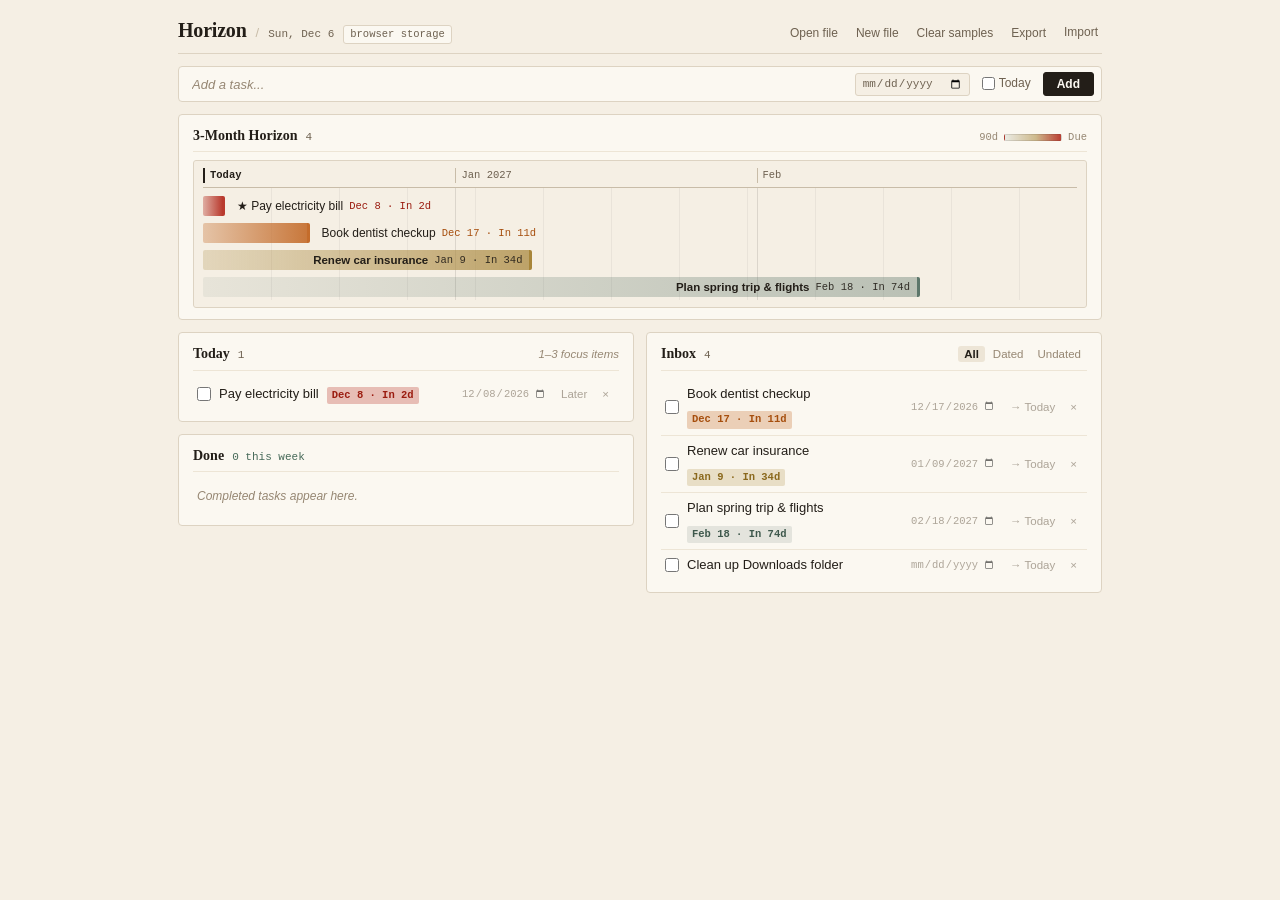
==== horizon-portable.html @ 029d49c4 "Initial Horizon 3-month task organizer" ====
<!DOCTYPE html>
<html lang="en">
<head>
  <meta charset="UTF-8" />
  <meta name="viewport" content="width=device-width, initial-scale=1.0" />
  <title>Horizon</title>
  <style>
:root {
  --bg: #f5efe4;
  --surface: #fbf8f1;
  --surface-alt: #ede5d6;
  --border: #ddd3c2;
  --border-strong: #c8bca8;
  --ink: #231e18;
  --muted: #6e6150;
  --soft: #968773;
  --danger: #b93a2e;
  --ok: #466958;
  --radius: 4px;
  --serif: Georgia, "Times New Roman", serif;
  --mono: ui-monospace, "Cascadia Mono", Consolas, "Courier New", monospace;
}

* {
  box-sizing: border-box;
}

body {
  margin: 0;
  background: var(--bg);
  color: var(--ink);
  font-family: -apple-system, BlinkMacSystemFont, "Segoe UI", Roboto, sans-serif;
  font-size: 13px;
  line-height: 1.45;
}

.hidden {
  display: none !important;
}

button,
label.text-btn {
  font-family: inherit;
  cursor: pointer;
}

.shell {
  max-width: 960px;
  margin: 0 auto;
  padding: 16px 18px 36px;
  display: flex;
  flex-direction: column;
  gap: 12px;
}

/* Top Bar */
.topbar {
  display: flex;
  align-items: baseline;
  justify-content: space-between;
  gap: 10px;
  padding-bottom: 8px;
  border-bottom: 1px solid var(--border);
}

.topbar-left {
  display: flex;
  align-items: baseline;
  gap: 9px;
  flex-wrap: wrap;
}

.topbar h1 {
  margin: 0;
  font-family: var(--serif);
  font-size: 20px;
  font-weight: 700;
  letter-spacing: -0.01em;
  color: var(--ink);
}

.sep {
  color: var(--border-strong);
}

.meta-mono {
  font-family: var(--mono);
  font-size: 11px;
  color: var(--muted);
  font-variant-numeric: tabular-nums;
}

.storage-tag {
  font-family: var(--mono);
  font-size: 10.5px;
  color: var(--muted);
  border: 1px solid var(--border);
  background: var(--surface);
  border-radius: 3px;
  padding: 1px 6px;
}

.storage-tag.is-linked {
  color: var(--ok);
  border-color: #b7cbbd;
  background: #eff5f0;
}

.topbar-right {
  display: flex;
  align-items: center;
  gap: 10px;
}

.text-btn {
  background: none;
  border: none;
  padding: 2px 4px;
  font-size: 12px;
  color: var(--muted);
}

.text-btn:hover {
  color: var(--ink);
  text-decoration: underline;
}

/* Capture Bar */
.capture-bar {
  display: flex;
  align-items: center;
  gap: 6px;
  background: var(--surface);
  border: 1px solid var(--border);
  border-radius: var(--radius);
  padding: 5px 7px;
}

.capture-input {
  flex: 1 1 200px;
  min-width: 0;
  border: none;
  background: transparent;
  padding: 4px 6px;
  font-size: 13px;
  color: var(--ink);
  outline: none;
}

.capture-input::placeholder {
  color: var(--soft);
  font-style: italic;
}

.capture-date {
  border: 1px solid var(--border);
  border-radius: 3px;
  background: var(--bg);
  color: var(--muted);
  font-family: var(--mono);
  font-size: 11px;
  padding: 3px 6px;
  outline: none;
}

.capture-date:focus {
  border-color: var(--ink);
  color: var(--ink);
}

.capture-check {
  display: inline-flex;
  align-items: center;
  gap: 4px;
  font-size: 12px;
  color: var(--muted);
  padding: 3px 6px;
  border-radius: 3px;
  user-select: none;
}

.capture-check:hover {
  background: var(--surface-alt);
  color: var(--ink);
}

.capture-check input {
  margin: 0;
  accent-color: var(--danger);
}

.btn-add {
  background: var(--ink);
  color: #fbf8f1;
  border: 1px solid var(--ink);
  border-radius: 3px;
  padding: 4px 13px;
  font-size: 12px;
  font-weight: 600;
}

.btn-add:hover {
  background: #3b3329;
}

/* Warm Paper Editorial Blocks */
.block {
  background: var(--surface);
  border: 1px solid var(--border);
  border-radius: var(--radius);
  padding: 11px 14px;
}

.block-head {
  display: flex;
  align-items: baseline;
  justify-content: space-between;
  gap: 8px;
  margin-bottom: 8px;
  padding-bottom: 5px;
  border-bottom: 1px solid var(--surface-alt);
}

.block-title {
  display: flex;
  align-items: baseline;
  gap: 8px;
}

.block-head h2 {
  margin: 0;
  font-family: var(--serif);
  font-size: 14px;
  font-weight: 700;
  color: var(--ink);
}

.ok-text {
  color: var(--ok);
}

.nudge {
  font-size: 11.5px;
  font-style: italic;
  color: var(--soft);
}

.nudge.is-heavy {
  color: var(--danger);
  font-style: normal;
  font-weight: 600;
}

/* Paper Desk 3-Month Horizon */
.legend {
  display: inline-flex;
  align-items: center;
  gap: 6px;
  font-family: var(--mono);
  font-size: 10.5px;
  color: var(--soft);
}

.legend-bar {
  width: 58px;
  height: 7px;
  border-radius: 2px;
  background: linear-gradient(
    to right,
    rgba(92, 118, 106, 0.1) 0%,
    rgba(168, 134, 58, 0.55) 55%,
    rgba(185, 58, 46, 0.98) 100%
  );
  border: 1px solid rgba(35, 30, 24, 0.12);
}

.overdue-row {
  display: flex;
  align-items: center;
  flex-wrap: wrap;
  gap: 6px;
  margin-bottom: 8px;
  padding: 5px 8px;
  background: #f9eae7;
  border: 1px solid #e4bdb6;
  border-radius: 3px;
  font-size: 11.5px;
}

.overdue-label {
  font-family: var(--mono);
  font-size: 10.5px;
  font-weight: 700;
  text-transform: uppercase;
  color: var(--danger);
}

.overdue-chip {
  background: var(--danger);
  color: #fdfaf4;
  border: none;
  border-radius: 2px;
  padding: 2px 7px;
  font-size: 11.5px;
  font-weight: 500;
}

.timeline-scroll {
  overflow-x: auto;
}

.timeline-canvas {
  position: relative;
  min-width: 680px;
  width: 100%;
  background: var(--bg);
  border: 1px solid var(--border);
  border-radius: 3px;
  padding: 7px 9px 9px;
}

.timeline-axis {
  position: relative;
  height: 20px;
  border-bottom: 1px solid var(--border-strong);
  margin-bottom: 7px;
}

.month-marker {
  position: absolute;
  top: 0;
  height: 15px;
  padding-left: 5px;
  border-left: 1px solid var(--border-strong);
  font-family: var(--mono);
  font-size: 10.5px;
  color: var(--muted);
  display: flex;
  align-items: center;
  white-space: nowrap;
}

.month-marker.is-today {
  border-left: 2px solid var(--ink);
  color: var(--ink);
  font-weight: 700;
}

.timeline-grid {
  position: absolute;
  top: 27px;
  bottom: 7px;
  left: 9px;
  right: 9px;
  pointer-events: none;
}

.grid-line {
  position: absolute;
  top: 0;
  bottom: 0;
  width: 1px;
  background: rgba(35, 30, 24, 0.05);
}

.grid-line.is-major {
  background: rgba(35, 30, 24, 0.12);
}

.timeline-lanes {
  position: relative;
  display: flex;
  flex-direction: column;
  gap: 5px;
  max-height: 224px;
  overflow-y: auto;
  padding-right: 2px;
}

.timeline-empty {
  color: var(--soft);
  font-style: italic;
  font-size: 12px;
  padding: 8px 4px;
}

.timeline-lane {
  position: relative;
  height: 22px;
  display: flex;
  align-items: center;
  flex-shrink: 0;
}

/* Watercolor wash fading left-to-right into a crisp solid right-edge deadline block */
.timeline-bar {
  position: relative;
  height: 20px;
  border-radius: 2px;
  border: none;
  border-right: 3px solid transparent;
  display: flex;
  align-items: center;
  justify-content: flex-end;
  padding: 0 7px;
  flex-shrink: 0;
  max-width: 100%;
  overflow: hidden;
  transition: filter 0.1s ease;
}

.timeline-bar:hover {
  filter: brightness(0.94);
}

.timeline-bar-label {
  font-size: 11.5px;
  font-weight: 600;
  white-space: nowrap;
  overflow: hidden;
  text-overflow: ellipsis;
  max-width: calc(100% - 76px);
}

.timeline-bar-meta {
  font-family: var(--mono);
  font-size: 10.5px;
  opacity: 0.9;
  margin-left: 6px;
  white-space: nowrap;
}

.timeline-outside-label {
  display: inline-flex;
  align-items: center;
  gap: 6px;
  margin-left: 7px;
  padding: 1px 5px;
  border: none;
  border-radius: 2px;
  background: transparent;
  color: var(--ink);
  font-size: 12px;
  white-space: nowrap;
}

.timeline-outside-label:hover {
  background: var(--surface-alt);
}

.timeline-outside-title {
  font-weight: 500;
}

.timeline-outside-meta {
  font-family: var(--mono);
  font-size: 10.5px;
}

.timeline-beyond-note {
  margin-top: 4px;
  font-family: var(--mono);
  font-size: 10.5px;
  color: var(--soft);
}

/* Original Two-Column Layout */
.columns {
  display: grid;
  grid-template-columns: 1fr 1fr;
  gap: 12px;
  align-items: start;
}

@media (max-width: 740px) {
  .columns {
    grid-template-columns: 1fr;
  }
}

.col {
  display: flex;
  flex-direction: column;
  gap: 12px;
}

.filters {
  display: inline-flex;
  gap: 2px;
}

.filter-btn {
  border: none;
  background: transparent;
  color: var(--soft);
  font-size: 11.5px;
  padding: 2px 6px;
  border-radius: 3px;
}

.filter-btn:hover {
  color: var(--ink);
}

.filter-btn.active {
  background: var(--surface-alt);
  color: var(--ink);
  font-weight: 600;
}

/* Hairline-divided Notebook Rows */
.list {
  list-style: none;
  margin: 0;
  padding: 0;
}

.task-item {
  display: flex;
  align-items: center;
  gap: 8px;
  padding: 6px 4px;
  border-top: 1px solid var(--surface-alt);
}

.task-item:first-child {
  border-top: none;
}

.task-item:hover {
  background: #f5efe4;
}

.task-item.is-done .task-title {
  text-decoration: line-through;
  color: var(--soft);
}

.task-checkbox {
  width: 14px;
  height: 14px;
  margin: 0;
  accent-color: var(--ok);
  cursor: pointer;
  flex-shrink: 0;
}

.task-body {
  flex: 1;
  min-width: 0;
  display: flex;
  align-items: baseline;
  gap: 8px;
  flex-wrap: wrap;
}

.task-title {
  font-size: 13px;
  color: var(--ink);
  word-break: break-word;
}

.due-tag {
  font-family: var(--mono);
  font-size: 10.5px;
  font-weight: 600;
  padding: 1px 5px;
  border-radius: 2px;
  white-space: nowrap;
}

.done-date {
  font-family: var(--mono);
  font-size: 10.5px;
  color: var(--soft);
}

.task-actions {
  display: flex;
  align-items: center;
  gap: 3px;
  flex-shrink: 0;
  opacity: 0.55;
  transition: opacity 0.12s ease;
}

.task-item:hover .task-actions,
.task-item:focus-within .task-actions {
  opacity: 1;
}

.inline-date-input {
  font-family: var(--mono);
  font-size: 10.5px;
  border: 1px solid transparent;
  border-radius: 2px;
  padding: 1px 4px;
  color: var(--muted);
  background: transparent;
  width: 96px;
}

.task-item:hover .inline-date-input,
.inline-date-input:focus {
  border-color: var(--border);
  background: var(--surface);
}

.row-btn {
  border: none;
  background: transparent;
  color: var(--muted);
  border-radius: 2px;
  padding: 2px 6px;
  font-size: 11.5px;
}

.row-btn:hover {
  background: var(--surface-alt);
  color: var(--ink);
}

.row-btn.del:hover {
  color: var(--danger);
  background: #f9eae7;
}

.empty {
  color: var(--soft);
  font-style: italic;
  font-size: 12px;
  padding: 8px 4px;
}

  </style>
</head>
<body>
  <div class="shell">
    <!-- Compact Top Bar -->
    <header class="topbar">
      <div class="topbar-left">
        <h1>Horizon</h1>
        <span class="sep">/</span>
        <span class="meta-mono" id="today-label"></span>
        <span class="storage-tag" id="storage-tag" title="Where tasks are saved">tasks.json</span>
      </div>
      <div class="topbar-right">
        <button type="button" class="text-btn hidden" id="link-file-btn" title="Open an existing tasks.json and auto-save changes to it">Open file</button>
        <button type="button" class="text-btn hidden" id="new-file-btn" title="Create a new tasks.json file and auto-save changes to it">New file</button>
        <button type="button" class="text-btn hidden" id="clear-samples-btn">Clear samples</button>
        <button type="button" class="text-btn" id="export-btn">Export</button>
        <label class="text-btn">
          Import
          <input type="file" id="import-input" accept="application/json,.json" hidden />
        </label>
      </div>
    </header>

    <!-- Single-line Quick Capture -->
    <form id="add-task-form" class="capture-bar" aria-label="Add task">
      <input
        type="text"
        id="task-title-input"
        class="capture-input"
        placeholder="Add a task..."
        autocomplete="off"
        required
      />
      <input type="date" id="task-date-input" class="capture-date" title="Optional deadline" />
      <label class="capture-check" title="Add to Today's Focus (anchors to Today on timeline)">
        <input type="checkbox" id="task-today-input" />
        <span>Today</span>
      </label>
      <button type="submit" class="btn-add">Add</button>
    </form>

    <!-- Compact 3-Month Horizontal Calendar Stripe -->
    <section class="block timeline-block" aria-label="3-month horizon">
      <div class="block-head">
        <div class="block-title">
          <h2>3-Month Horizon</h2>
          <span class="meta-mono" id="timeline-count">0</span>
        </div>
        <div class="legend" aria-hidden="true">
          <span>90d</span>
          <span class="legend-bar"></span>
          <span>Due</span>
        </div>
      </div>

      <div class="overdue-row hidden" id="overdue-strip"></div>

      <div class="timeline-scroll">
        <div class="timeline-canvas">
          <div class="timeline-axis" id="timeline-months"></div>
          <div class="timeline-grid" id="timeline-grid"></div>
          <div class="timeline-lanes" id="timeline-lanes"></div>
        </div>
      </div>
    </section>

    <!-- Compact Two-Column Lists -->
    <main class="columns">
      <div class="col">
        <section class="block" aria-label="Today's Focus">
          <div class="block-head">
            <div class="block-title">
              <h2>Today</h2>
              <span class="meta-mono" id="today-count">0</span>
            </div>
            <span class="nudge" id="focus-nudge">1–3 focus items</span>
          </div>
          <ul class="list" id="today-list"></ul>
          <div class="empty hidden" id="today-empty">Nothing set for today.</div>
        </section>

        <section class="block" aria-label="Completed">
          <div class="block-head">
            <div class="block-title">
              <h2>Done</h2>
              <span class="meta-mono ok-text" id="wins-week-badge">0 this week</span>
            </div>
            <button type="button" class="text-btn hidden" id="clear-done-btn">Clear</button>
          </div>
          <ul class="list" id="done-list"></ul>
          <div class="empty hidden" id="done-empty">Completed tasks appear here.</div>
        </section>
      </div>

      <div class="col">
        <section class="block" aria-label="Inbox">
          <div class="block-head">
            <div class="block-title">
              <h2>Inbox</h2>
              <span class="meta-mono" id="inbox-count">0</span>
            </div>
            <div class="filters" role="group" aria-label="Filter inbox">
              <button type="button" class="filter-btn active" data-filter="all">All</button>
              <button type="button" class="filter-btn" data-filter="dated">Dated</button>
              <button type="button" class="filter-btn" data-filter="flexible">Undated</button>
            </div>
          </div>
          <ul class="list" id="inbox-list"></ul>
          <div class="empty hidden" id="inbox-empty">Inbox clear.</div>
        </section>
      </div>
    </main>
  </div>

  <script>
/**
 * logic.js — "The Kitchen"
 * Pure functions that handle dates, the 3-month timeline position,
 * and the transparent-to-solid urgency gradient math.
 *
 * Notice there is NO button or HTML code here — just clear rules
 * (Input -> Logic -> Output) so it is easy to read and test.
 */

const HORIZON_DAYS = 90; // 3 months zoomed out

/**
 * Convert a Date object to local "YYYY-MM-DD" text (safe from timezone shifts).
 */
function toDateKey(date) {
  const y = date.getFullYear();
  const m = String(date.getMonth() + 1).padStart(2, "0");
  const d = String(date.getDate()).padStart(2, "0");
  return `${y}-${m}-${d}`;
}

/**
 * Turn "YYYY-MM-DD" into a local midnight Date.
 */
function parseDateKey(dateKey) {
  if (!dateKey || typeof dateKey !== "string") return null;
  const parts = dateKey.split("-").map(Number);
  if (parts.length !== 3 || parts.some(Number.isNaN)) return null;
  return new Date(parts[0], parts[1] - 1, parts[2]);
}

/**
 * Whole calendar days between today and dueDateKey.
 * Negative = overdue, 0 = due today, positive = days left.
 */
function daysUntil(dueDateKey, today = new Date()) {
  const due = parseDateKey(dueDateKey);
  if (!due) return null;
  const startOfToday = new Date(today.getFullYear(), today.getMonth(), today.getDate());
  const msPerDay = 24 * 60 * 60 * 1000;
  return Math.round((due - startOfToday) / msPerDay);
}

/**
 * Human-friendly label like "Today", "Tomorrow", "In 12d", or "2d overdue".
 */
function formatDaysLabel(days) {
  if (days === null || days === undefined) return "";
  if (days < 0) return `${Math.abs(days)}d overdue`;
  if (days === 0) return "Today";
  if (days === 1) return "Tomorrow";
  return `In ${days}d`;
}

/**
 * Short readable date like "Dec 12".
 */
function formatShortDate(dateKey) {
  const d = parseDateKey(dateKey);
  if (!d) return "";
  return d.toLocaleDateString("en-US", { month: "short", day: "numeric" });
}

/**
 * Calculate the visual gradient style for a task based on how many days are left.
 *
 * How it works:
 * - "closeness" goes smoothly from 0 (90+ days away) to 1 (due today or overdue).
 * - Far-away tasks start almost transparent and peak softly.
 * - Close tasks ramp into a rich, full solid color block so they naturally stand out.
 */
function getGradientStyle(daysLeft) {
  // Clamp daysLeft between 0 and HORIZON_DAYS for smooth scaling
  const clamped = Math.max(0, Math.min(HORIZON_DAYS, daysLeft));
  const closeness = 1 - clamped / HORIZON_DAYS; // 0 = far away, 1 = due right now

  // Paper Desk watercolor palette:
  // Far (calm sage) -> Mid (warm ochre) -> Approaching (burnt sienna) -> Imminent (terracotta crimson)
  let rgb;
  if (daysLeft < 0) {
    rgb = [168, 38, 32]; // Overdue deep brick
  } else if (daysLeft <= 3) {
    rgb = [185, 58, 46]; // Imminent terracotta red
  } else if (daysLeft <= 14) {
    rgb = [196, 108, 43]; // Approaching burnt sienna
  } else if (daysLeft <= 35) {
    rgb = [168, 134, 58]; // Mid-term warm ochre
  } else {
    rgb = [92, 118, 106]; // Long-term calm sage
  }

  const [r, g, b] = rgb;

  // Left edge of the bar: near-transparent watercolor wash; right edge: solid color cap
  const startAlpha = Number((0.03 + closeness * 0.34).toFixed(2));
  const endAlpha = Number((0.26 + closeness * 0.74).toFixed(2));

  // Keep dark ink on pale/mid washes; white text only on vivid close-deadline solid blocks
  const useLightText = daysLeft <= 14;

  return {
    closeness: Number(closeness.toFixed(3)),
    startAlpha,
    endAlpha,
    background: `linear-gradient(to right, rgba(${r}, ${g}, ${b}, ${startAlpha}) 0%, rgba(${r}, ${g}, ${b}, ${endAlpha}) 100%)`,
    borderColor: `rgb(${r}, ${g}, ${b})`,
    textColor: useLightText ? "#fdfaf4" : "#231e18",
    badgeBg: `rgba(${r}, ${g}, ${b}, ${Number((0.11 + closeness * 0.2).toFixed(2))})`,
    badgeColor: `rgb(${Math.max(0, r - 30)}, ${Math.max(0, g - 30)}, ${Math.max(0, b - 30)})`,
  };
}

/**
 * True calendar width percentage (2.5..100) for a task bar stretching from Today
 * to its exact deadline on the 90-day horizon.
 */
function getTimelineWidthPercent(daysLeft) {
  if (daysLeft <= 0) return 2.5; // Crisp solid block right on Today
  const clamped = Math.min(HORIZON_DAYS, daysLeft);
  const rawPercent = (clamped / HORIZON_DAYS) * 100;
  return Math.max(2.5, Number(rawPercent.toFixed(2)));
}

/**
 * Build the month markers along the 90-day strip (Today + each upcoming month's 1st).
 */
function getMonthMarkers(today = new Date()) {
  const start = new Date(today.getFullYear(), today.getMonth(), today.getDate());
  const markers = [
    {
      label: "Today",
      percent: 0,
      isToday: true,
    },
  ];

  for (let offset = 1; offset <= HORIZON_DAYS; offset++) {
    const d = new Date(start.getFullYear(), start.getMonth(), start.getDate() + offset);
    if (d.getDate() === 1) {
      const percent = Number(((offset / HORIZON_DAYS) * 100).toFixed(2));
      // Keep clean breathing room from the Today label
      if (percent >= 8 && percent <= 94) {
        markers.push({
          label: d.toLocaleDateString("en-US", { month: "short", year: d.getMonth() === 0 ? "numeric" : undefined }),
          percent,
          isToday: false,
        });
      }
    }
  }
  return markers;
}

/**
 * Count how many tasks were completed within the last 7 days.
 */
function countCompletedThisWeek(tasks, today = new Date()) {
  const startOfToday = new Date(today.getFullYear(), today.getMonth(), today.getDate());
  const sevenDaysAgo = new Date(startOfToday.getTime() - 6 * 24 * 60 * 60 * 1000);
  return tasks.filter((t) => {
    if (t.status !== "done" || !t.completedAt) return false;
    const doneDate = parseDateKey(t.completedAt);
    return doneDate && doneDate >= sevenDaysAgo;
  }).length;
}

/**
 * Sort active tasks: soonest deadline first, then tasks without deadlines (newest first).
 */
function sortTasksByUrgency(tasks, today = new Date()) {
  return [...tasks].sort((a, b) => {
    const da = a.dueDate ? daysUntil(a.dueDate, today) : Infinity;
    const db = b.dueDate ? daysUntil(b.dueDate, today) : Infinity;
    if (da !== db) return da - db;
    return (b.createdAt || 0) - (a.createdAt || 0);
  });
}

// Export for Node.js tests if running in a test environment, while staying simple in the browser.
if (typeof module !== "undefined" && module.exports) {
  module.exports = {
    HORIZON_DAYS,
    toDateKey,
    parseDateKey,
    daysUntil,
    formatDaysLabel,
    formatShortDate,
    getGradientStyle,
    getTimelineWidthPercent,
    getMonthMarkers,
    countCompletedThisWeek,
    sortTasksByUrgency,
  };
}

  </script>
  <script>
/**
 * app.js — "The Front Counter"
 * Works in three storage modes automatically:
 * 1. Python local server (http://): saves directly to tasks.json via /api/tasks.
 * 2. Browser Direct File Access (Edge/Chrome, no Python): click "Open file" or "New file"
 *    to auto-save straight to a real tasks.json file on your PC or OneDrive.
 * 3. Browser localStorage fallback: always keeps a backup copy even with zero setup.
 */

const STORAGE_KEY = "horizon_tasks_v1";
const SAMPLE_FLAG_KEY = "horizon_samples_dismissed_v1";

let tasks = [];
let inboxFilter = "all"; // "all" | "dated" | "flexible"
let useServerApi =
  window.location.hostname === "127.0.0.1" ||
  window.location.hostname === "localhost";
let linkedFileHandle = null; // FileSystemFileHandle when linked in Edge/Chrome without Python

// --- Sample Tasks (for first-time offline / portable launch) ---

function addDaysKey(daysFromToday) {
  const d = new Date();
  d.setDate(d.getDate() + daysFromToday);
  return toDateKey(d);
}

function createSampleTasks() {
  const now = Date.now();
  return [
    {
      id: "sample-1",
      title: "Pay electricity bill",
      dueDate: addDaysKey(2),
      status: "today",
      createdAt: now - 4000,
      completedAt: null,
      isSample: true,
    },
    {
      id: "sample-2",
      title: "Book dentist checkup",
      dueDate: addDaysKey(11),
      status: "inbox",
      createdAt: now - 3000,
      completedAt: null,
      isSample: true,
    },
    {
      id: "sample-3",
      title: "Renew car insurance",
      dueDate: addDaysKey(34),
      status: "inbox",
      createdAt: now - 2000,
      completedAt: null,
      isSample: true,
    },
    {
      id: "sample-4",
      title: "Plan spring trip & flights",
      dueDate: addDaysKey(74),
      status: "inbox",
      createdAt: now - 1000,
      completedAt: null,
      isSample: true,
    },
    {
      id: "sample-5",
      title: "Clean up Downloads folder",
      dueDate: "",
      status: "inbox",
      createdAt: now - 500,
      completedAt: null,
      isSample: true,
    },
  ];
}

// --- API / Direct File / Browser Storage Layer ---

function supportsDirectFileAccess() {
  return (
    typeof window.showOpenFilePicker === "function" &&
    typeof window.showSaveFilePicker === "function"
  );
}

function updateStorageIndicator() {
  const tag = document.getElementById("storage-tag");
  const openBtn = document.getElementById("link-file-btn");
  const newBtn = document.getElementById("new-file-btn");

  if (useServerApi) {
    tag.textContent = "tasks.json (Python)";
    tag.classList.add("is-linked");
    openBtn.classList.add("hidden");
    newBtn.classList.add("hidden");
    return;
  }

  // Offline / portable mode (no Python required)
  const canLink = supportsDirectFileAccess();
  openBtn.classList.toggle("hidden", !canLink);
  newBtn.classList.toggle("hidden", !canLink);

  if (linkedFileHandle) {
    tag.textContent = `${linkedFileHandle.name} (auto-saving)`;
    tag.title = "Every change automatically saves directly to this file on your PC.";
    tag.classList.add("is-linked");
  } else {
    tag.textContent = "browser storage";
    tag.title = canLink
      ? "Click Open file or New file to auto-save directly to a real tasks.json file."
      : "Saved in browser storage. Use Export / Import to move tasks.json.";
    tag.classList.remove("is-linked");
  }
}

async function apiRequest(url, options = {}) {
  const res = await fetch(url, {
    headers: { "Content-Type": "application/json" },
    ...options,
  });
  if (!res.ok) {
    throw new Error(`HTTP ${res.status}`);
  }
  return res.json();
}

async function writeLinkedFile() {
  if (!linkedFileHandle) return;
  try {
    const writable = await linkedFileHandle.createWritable();
    await writable.write(JSON.stringify(tasks, null, 2) + "\n");
    await writable.close();
  } catch (err) {
    console.warn("Could not write linked tasks.json file:", err);
  }
}

async function persistOffline() {
  try {
    localStorage.setItem(STORAGE_KEY, JSON.stringify(tasks));
  } catch (err) {
    console.warn("Could not save to localStorage:", err);
  }
  await writeLinkedFile();
}

async function linkExistingFile() {
  if (!supportsDirectFileAccess()) return;
  try {
    const [handle] = await window.showOpenFilePicker({
      types: [{ description: "JSON Tasks File", accept: { "application/json": [".json"] } }],
      multiple: false,
    });
    const file = await handle.getFile();
    const text = await file.text();
    const parsed = text.trim() ? JSON.parse(text) : [];
    if (!Array.isArray(parsed)) {
      alert("That file doesn't look like a Horizon tasks.json list.");
      return;
    }
    linkedFileHandle = handle;
    tasks = parsed;
    localStorage.setItem(SAMPLE_FLAG_KEY, "1");
    await persistOffline();
    updateStorageIndicator();
    renderAll();
  } catch (err) {
    if (err && err.name !== "AbortError") {
      alert("Direct file linking isn't allowed here — use Export / Import instead. Your tasks are still saved in the browser.");
    }
  }
}

async function createLinkedFile() {
  if (!supportsDirectFileAccess()) return;
  try {
    const handle = await window.showSaveFilePicker({
      suggestedName: "tasks.json",
      types: [{ description: "JSON Tasks File", accept: { "application/json": [".json"] } }],
    });
    linkedFileHandle = handle;
    await persistOffline();
    updateStorageIndicator();
  } catch (err) {
    if (err && err.name !== "AbortError") {
      alert("Direct file linking isn't allowed here — use Export / Import instead. Your tasks are still saved in the browser.");
    }
  }
}

async function loadInitialTasks() {
  if (useServerApi) {
    try {
      const data = await apiRequest("/api/tasks");
      tasks = Array.isArray(data.tasks) ? data.tasks : [];
      document.getElementById("storage-tag").title = data.dataFile || "Saved directly to tasks.json";
      updateStorageIndicator();
      return;
    } catch (err) {
      console.warn("Python API unavailable, falling back to browser storage:", err);
      useServerApi = false;
    }
  }

  try {
    const raw = localStorage.getItem(STORAGE_KEY);
    if (raw) {
      const parsed = JSON.parse(raw);
      if (Array.isArray(parsed)) {
        tasks = parsed;
        updateStorageIndicator();
        return;
      }
    }
  } catch {
    // ignore storage errors
  }

  // First-time launch without Python: show sample tasks until cleared
  if (!localStorage.getItem(SAMPLE_FLAG_KEY)) {
    tasks = createSampleTasks();
    await persistOffline();
  } else {
    tasks = [];
  }
  updateStorageIndicator();
}

// --- Task Actions ---

async function addTask(title, dueDate, putInToday) {
  const cleanTitle = title.trim();
  if (!cleanTitle) return;

  // If marked for Today with no explicit date, anchor to Today so it appears on the timeline
  const resolvedDate = putInToday && !dueDate ? toDateKey(new Date()) : (dueDate || "");

  if (useServerApi) {
    const data = await apiRequest("/api/tasks", {
      method: "POST",
      body: JSON.stringify({ title: cleanTitle, dueDate: resolvedDate, today: putInToday }),
    });
    tasks = data.tasks;
  } else {
    tasks.unshift({
      id: `t-${Date.now()}-${Math.random().toString(36).slice(2, 6)}`,
      title: cleanTitle,
      dueDate: resolvedDate,
      status: putInToday ? "today" : "inbox",
      createdAt: Date.now(),
      completedAt: null,
    });
    await persistOffline();
  }
  renderAll();
}

async function updateTask(taskId, patch) {
  if (useServerApi) {
    const data = await apiRequest(`/api/tasks/${encodeURIComponent(taskId)}`, {
      method: "PATCH",
      body: JSON.stringify(patch),
    });
    tasks = data.tasks;
  } else {
    const t = tasks.find((item) => item.id === taskId);
    if (!t) return;
    if (patch.dueDate !== undefined) t.dueDate = patch.dueDate;
    if (patch.status !== undefined) {
      t.status = patch.status;
      t.completedAt = patch.status === "done" ? toDateKey(new Date()) : null;
      if (patch.status === "today" && !t.dueDate) {
        t.dueDate = toDateKey(new Date());
      }
    }
    await persistOffline();
  }
  renderAll();
}

async function toggleDone(taskId) {
  const task = tasks.find((t) => t.id === taskId);
  if (!task) return;
  const nextStatus = task.status === "done" ? "today" : "done";
  await updateTask(taskId, { status: nextStatus });
}

async function deleteTask(taskId) {
  if (useServerApi) {
    const data = await apiRequest(`/api/tasks/${encodeURIComponent(taskId)}`, {
      method: "DELETE",
    });
    tasks = data.tasks;
  } else {
    tasks = tasks.filter((t) => t.id !== taskId);
    await persistOffline();
  }
  renderAll();
}

async function clearCompleted() {
  if (useServerApi) {
    const data = await apiRequest("/api/tasks/clear-done", { method: "POST", body: "{}" });
    tasks = data.tasks;
  } else {
    tasks = tasks.filter((t) => t.status !== "done");
    await persistOffline();
  }
  renderAll();
}

async function clearSamples() {
  if (useServerApi) {
    const data = await apiRequest("/api/tasks/clear-samples", { method: "POST", body: "{}" });
    tasks = data.tasks;
  } else {
    tasks = tasks.filter((t) => !t.isSample);
    localStorage.setItem(SAMPLE_FLAG_KEY, "1");
    await persistOffline();
  }
  renderAll();
}

// --- Rendering ---

function renderHeader() {
  document.getElementById("today-label").textContent = new Date().toLocaleDateString("en-US", {
    weekday: "short",
    month: "short",
    day: "numeric",
  });
  const hasSamples = tasks.some((t) => t.isSample);
  document.getElementById("clear-samples-btn").classList.toggle("hidden", !hasSamples);
}

function renderTimeline() {
  const monthsEl = document.getElementById("timeline-months");
  const gridEl = document.getElementById("timeline-grid");
  const lanesEl = document.getElementById("timeline-lanes");
  const overdueEl = document.getElementById("overdue-strip");

  monthsEl.innerHTML = "";
  gridEl.innerHTML = "";
  lanesEl.innerHTML = "";
  overdueEl.innerHTML = "";

  // Month axis markers
  const markers = getMonthMarkers();
  markers.forEach((m) => {
    const el = document.createElement("div");
    el.className = `month-marker${m.isToday ? " is-today" : ""}`;
    el.style.left = `${m.percent}%`;
    el.textContent = m.label;
    monthsEl.appendChild(el);

    if (!m.isToday) {
      const line = document.createElement("div");
      line.className = "grid-line is-major";
      line.style.left = `${m.percent}%`;
      gridEl.appendChild(line);
    }
  });

  // Subtle weekly ticks
  for (let d = 7; d < HORIZON_DAYS; d += 7) {
    const tick = document.createElement("div");
    tick.className = "grid-line";
    tick.style.left = `${(d / HORIZON_DAYS) * 100}%`;
    gridEl.appendChild(tick);
  }

  // Include ALL active tasks with a deadline OR currently in Today's Focus
  const todayStr = toDateKey(new Date());
  const timelineTasks = sortTasksByUrgency(
    tasks.filter((t) => t.status !== "done" && (t.dueDate || t.status === "today"))
  );

  const overdueTasks = [];
  const upcomingTasks = [];
  const beyondHorizon = [];

  timelineTasks.forEach((t) => {
    const effectiveDate = t.dueDate || todayStr;
    const days = daysUntil(effectiveDate);
    if (days < 0) overdueTasks.push({ task: t, days, effectiveDate });
    else if (days <= HORIZON_DAYS) upcomingTasks.push({ task: t, days, effectiveDate });
    else beyondHorizon.push({ task: t, days, effectiveDate });
  });

  document.getElementById("timeline-count").textContent = String(timelineTasks.length);

  // Overdue strip
  if (overdueTasks.length > 0) {
    overdueEl.classList.remove("hidden");
    const label = document.createElement("span");
    label.className = "overdue-label";
    label.textContent = "Overdue";
    overdueEl.appendChild(label);

    overdueTasks.forEach(({ task, days }) => {
      const chip = document.createElement("button");
      chip.type = "button";
      chip.className = "overdue-chip";
      chip.textContent = `${task.title} (${formatDaysLabel(days)})`;
      chip.title = "Click to move to Today";
      chip.addEventListener("click", () => updateTask(task.id, { status: "today" }));
      overdueEl.appendChild(chip);
    });
  } else {
    overdueEl.classList.add("hidden");
  }

  if (upcomingTasks.length === 0 && beyondHorizon.length === 0) {
    const empty = document.createElement("div");
    empty.className = "timeline-empty";
    empty.textContent = "No dated or Today tasks yet.";
    lanesEl.appendChild(empty);
    return;
  }

  upcomingTasks.forEach(({ task, days, effectiveDate }) => {
    const lane = document.createElement("div");
    lane.className = "timeline-lane";

    const style = getGradientStyle(days);
    const widthPct = getTimelineWidthPercent(days);
    const labelOutside = widthPct < 34;

    const bar = document.createElement("button");
    bar.type = "button";
    bar.className = "timeline-bar";
    bar.style.width = `${widthPct}%`;
    bar.style.background = style.background;
    bar.style.borderRightColor = style.borderColor;
    bar.style.color = style.textColor;
    bar.title = `${task.title} — ${formatShortDate(effectiveDate)} (${formatDaysLabel(days)}). Click to pull into Today.`;
    bar.addEventListener("click", () => updateTask(task.id, { status: "today" }));

    const titleText = task.status === "today" ? `★ ${task.title}` : task.title;
    const metaText = `${formatShortDate(effectiveDate)} · ${formatDaysLabel(days)}`;

    if (labelOutside) {
      const outside = document.createElement("button");
      outside.type = "button";
      outside.className = "timeline-outside-label";
      outside.title = bar.title;
      outside.addEventListener("click", () => updateTask(task.id, { status: "today" }));

      const titleSpan = document.createElement("span");
      titleSpan.className = "timeline-outside-title";
      titleSpan.textContent = titleText;

      const metaSpan = document.createElement("span");
      metaSpan.className = "timeline-outside-meta";
      metaSpan.style.color = style.badgeColor;
      metaSpan.textContent = metaText;

      outside.appendChild(titleSpan);
      outside.appendChild(metaSpan);
      lane.appendChild(bar);
      lane.appendChild(outside);
    } else {
      const titleSpan = document.createElement("span");
      titleSpan.className = "timeline-bar-label";
      titleSpan.textContent = titleText;

      const metaSpan = document.createElement("span");
      metaSpan.className = "timeline-bar-meta";
      metaSpan.textContent = metaText;

      bar.appendChild(titleSpan);
      bar.appendChild(metaSpan);
      lane.appendChild(bar);
    }

    lanesEl.appendChild(lane);
  });

  if (beyondHorizon.length > 0) {
    const note = document.createElement("div");
    note.className = "timeline-beyond-note";
    note.textContent =
      `Beyond 90d: ` +
      beyondHorizon
        .map(({ task, days, effectiveDate }) => `${task.title} (${formatShortDate(effectiveDate)}, ${days}d)`)
        .join(" · ");
    lanesEl.appendChild(note);
  }
}

function buildTaskRow(task, context) {
  const li = document.createElement("li");
  li.className = `task-item${task.status === "done" ? " is-done" : ""}`;

  const checkbox = document.createElement("input");
  checkbox.type = "checkbox";
  checkbox.className = "task-checkbox";
  checkbox.checked = task.status === "done";
  checkbox.setAttribute("aria-label", `Mark "${task.title}" as done`);
  checkbox.addEventListener("change", () => toggleDone(task.id));

  const body = document.createElement("div");
  body.className = "task-body";

  const titleEl = document.createElement("span");
  titleEl.className = "task-title";
  titleEl.textContent = task.title;
  body.appendChild(titleEl);

  if (task.status === "done" && task.completedAt) {
    const doneSpan = document.createElement("span");
    doneSpan.className = "done-date";
    doneSpan.textContent = formatShortDate(task.completedAt);
    body.appendChild(doneSpan);
  } else if (task.dueDate) {
    const days = daysUntil(task.dueDate);
    const style = getGradientStyle(days);
    const tag = document.createElement("span");
    tag.className = "due-tag";
    tag.style.background = style.badgeBg;
    tag.style.color = style.badgeColor;
    tag.textContent = `${formatShortDate(task.dueDate)} · ${formatDaysLabel(days)}`;
    body.appendChild(tag);
  }

  const actions = document.createElement("div");
  actions.className = "task-actions";

  if (task.status !== "done") {
    const dateInput = document.createElement("input");
    dateInput.type = "date";
    dateInput.className = "inline-date-input";
    dateInput.value = task.dueDate || "";
    dateInput.title = "Change deadline";
    dateInput.addEventListener("change", (e) => updateTask(task.id, { dueDate: e.target.value }));
    actions.appendChild(dateInput);

    const moveBtn = document.createElement("button");
    moveBtn.type = "button";
    moveBtn.className = "row-btn";
    moveBtn.textContent = context === "inbox" ? "→ Today" : "Later";
    moveBtn.addEventListener("click", () =>
      updateTask(task.id, { status: context === "inbox" ? "today" : "inbox" })
    );
    actions.appendChild(moveBtn);
  }

  const delBtn = document.createElement("button");
  delBtn.type = "button";
  delBtn.className = "row-btn del";
  delBtn.textContent = "×";
  delBtn.setAttribute("aria-label", `Delete "${task.title}"`);
  delBtn.addEventListener("click", () => deleteTask(task.id));
  actions.appendChild(delBtn);

  li.appendChild(checkbox);
  li.appendChild(body);
  li.appendChild(actions);
  return li;
}

function renderLists() {
  const todayTasks = sortTasksByUrgency(tasks.filter((t) => t.status === "today"));
  const allInboxTasks = sortTasksByUrgency(tasks.filter((t) => t.status === "inbox"));
  const doneTasks = tasks
    .filter((t) => t.status === "done")
    .sort((a, b) => (b.completedAt || "").localeCompare(a.completedAt || ""));

  const visibleInbox = allInboxTasks.filter((t) => {
    if (inboxFilter === "dated") return Boolean(t.dueDate);
    if (inboxFilter === "flexible") return !t.dueDate;
    return true;
  });

  // Today
  const todayListEl = document.getElementById("today-list");
  todayListEl.innerHTML = "";
  todayTasks.forEach((t) => todayListEl.appendChild(buildTaskRow(t, "today")));
  document.getElementById("today-count").textContent = String(todayTasks.length);
  document.getElementById("today-empty").classList.toggle("hidden", todayTasks.length > 0);

  const nudge = document.getElementById("focus-nudge");
  if (todayTasks.length > 3) {
    nudge.textContent = `${todayTasks.length} in focus — trim to 3?`;
    nudge.classList.add("is-heavy");
  } else {
    nudge.textContent = "1–3 focus items";
    nudge.classList.remove("is-heavy");
  }

  // Inbox
  const inboxListEl = document.getElementById("inbox-list");
  inboxListEl.innerHTML = "";
  visibleInbox.forEach((t) => inboxListEl.appendChild(buildTaskRow(t, "inbox")));
  document.getElementById("inbox-count").textContent = String(allInboxTasks.length);
  document.getElementById("inbox-empty").classList.toggle("hidden", visibleInbox.length > 0);

  // Done
  const doneListEl = document.getElementById("done-list");
  doneListEl.innerHTML = "";
  doneTasks.slice(0, 12).forEach((t) => doneListEl.appendChild(buildTaskRow(t, "done")));
  const weeklyWins = countCompletedThisWeek(tasks);
  document.getElementById("wins-week-badge").textContent = `${weeklyWins} this week`;
  document.getElementById("done-empty").classList.toggle("hidden", doneTasks.length > 0);
  document.getElementById("clear-done-btn").classList.toggle("hidden", doneTasks.length === 0);
}

function renderAll() {
  renderHeader();
  renderTimeline();
  renderLists();
}

// --- Export / Import ---

function exportJson() {
  const blob = new Blob([JSON.stringify(tasks, null, 2)], { type: "application/json" });
  const url = URL.createObjectURL(blob);
  const a = document.createElement("a");
  a.href = url;
  a.download = `horizon-tasks-${toDateKey(new Date())}.json`;
  a.click();
  URL.revokeObjectURL(url);
}

function importJson(file) {
  if (!file) return;
  const reader = new FileReader();
  reader.onload = async () => {
    try {
      const parsed = JSON.parse(String(reader.result));
      if (!Array.isArray(parsed)) throw new Error("Expected a JSON list");
      if (useServerApi) {
        const data = await apiRequest("/api/tasks/import", {
          method: "POST",
          body: JSON.stringify({ tasks: parsed }),
        });
        tasks = data.tasks;
      } else {
        tasks = parsed;
        localStorage.setItem(SAMPLE_FLAG_KEY, "1");
        await persistOffline();
      }
      renderAll();
    } catch {
      alert("That file doesn't look like a valid tasks.json list.");
    }
  };
  reader.readAsText(file);
}

// --- Init ---

async function init() {
  await loadInitialTasks();
  renderAll();

  const form = document.getElementById("add-task-form");
  const titleInput = document.getElementById("task-title-input");
  const dateInput = document.getElementById("task-date-input");
  const todayInput = document.getElementById("task-today-input");

  form.addEventListener("submit", async (e) => {
    e.preventDefault();
    await addTask(titleInput.value, dateInput.value, todayInput.checked);
    titleInput.value = "";
    dateInput.value = "";
    todayInput.checked = false;
    titleInput.focus();
  });

  document.getElementById("link-file-btn").addEventListener("click", linkExistingFile);
  document.getElementById("new-file-btn").addEventListener("click", createLinkedFile);
  document.getElementById("clear-samples-btn").addEventListener("click", clearSamples);
  document.getElementById("clear-done-btn").addEventListener("click", clearCompleted);
  document.getElementById("export-btn").addEventListener("click", exportJson);
  document.getElementById("import-input").addEventListener("change", (e) => {
    importJson(e.target.files[0]);
    e.target.value = "";
  });

  document.querySelectorAll(".filter-btn").forEach((btn) => {
    btn.addEventListener("click", () => {
      inboxFilter = btn.dataset.filter;
      document.querySelectorAll(".filter-btn").forEach((b) => b.classList.remove("active"));
      btn.classList.add("active");
      renderLists();
    });
  });
}

document.addEventListener("DOMContentLoaded", init);

  </script>
</body>
</html>
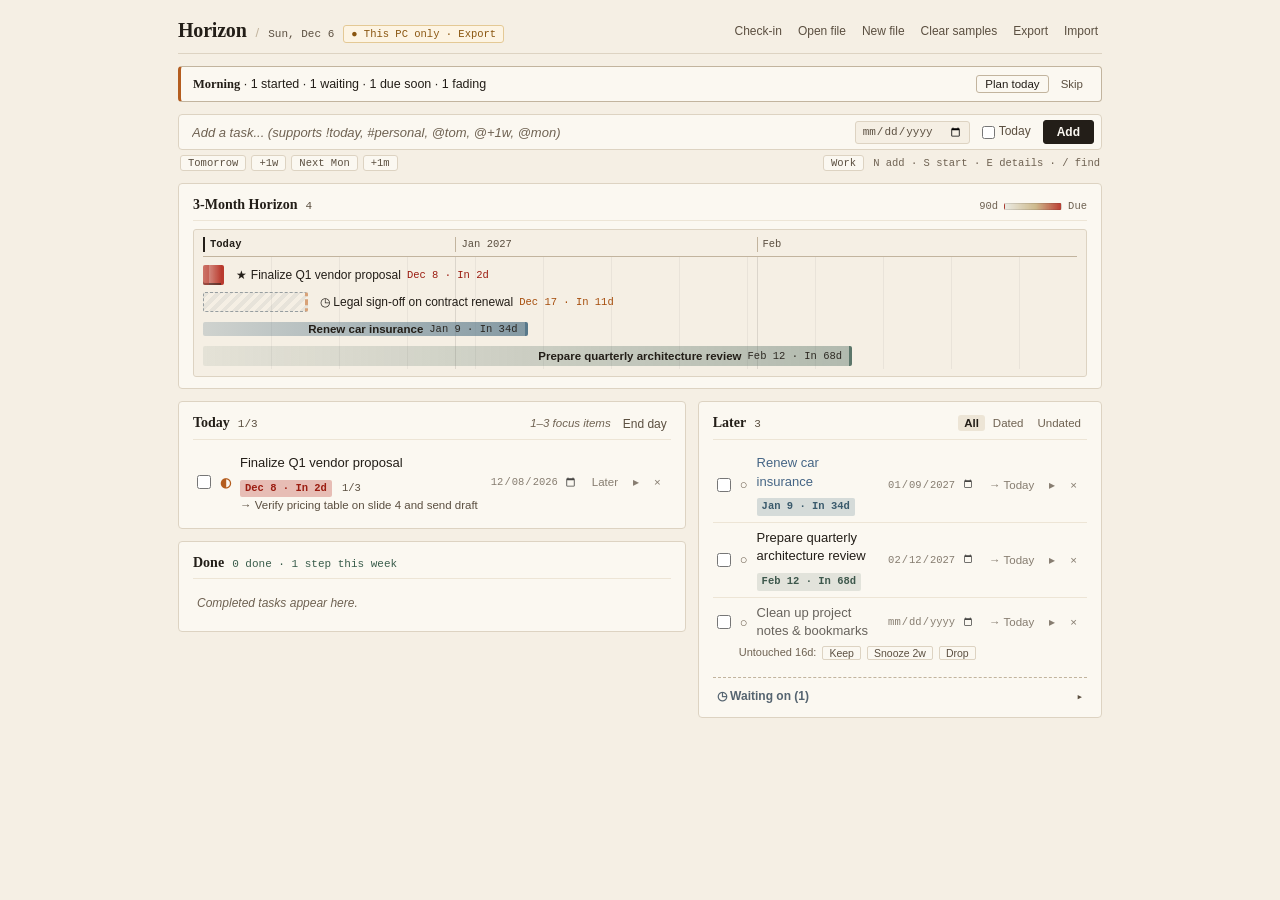
==== commit 66ae2ae9: "Horizon v2: sync safety, started/waiting stages, check-in, fading ink, steps & notes" ====
--- a/horizon-portable.html
+++ b/horizon-portable.html
@@ -10,12 +10,19 @@
   --surface: #fbf8f1;
   --surface-alt: #ede5d6;
   --border: #ddd3c2;
-  --border-strong: #c8bca8;
+  --border-strong: #c2b49e;
   --ink: #231e18;
-  --muted: #6e6150;
-  --soft: #968773;
-  --danger: #b93a2e;
-  --ok: #466958;
+  --muted: #5b4f40;
+  --soft: #6f6252;
+  --danger: #b03227;
+  --danger-bg: #f9eae7;
+  --amber: #8a5610;
+  --amber-bg: #fdf4e3;
+  --ok: #395c4b;
+  --ok-bg: #edf5ef;
+  --started: #b45d1f;
+  --waiting: #556470;
+  --personal: #456585;
   --radius: 4px;
   --serif: Georgia, "Times New Roman", serif;
   --mono: ui-monospace, "Cascadia Mono", Consolas, "Courier New", monospace;
@@ -38,16 +45,32 @@
   display: none !important;
 }
 
-button,
-label.text-btn {
+.sr-only {
+  position: absolute;
+  width: 1px;
+  height: 1px;
+  padding: 0;
+  margin: -1px;
+  overflow: hidden;
+  clip: rect(0, 0, 0, 0);
+  border: 0;
+}
+
+button {
   font-family: inherit;
   cursor: pointer;
+}
+
+button:focus-visible,
+input:focus-visible {
+  outline: 2px solid var(--ink);
+  outline-offset: 1px;
 }
 
 .shell {
   max-width: 960px;
   margin: 0 auto;
-  padding: 16px 18px 36px;
+  padding: 16px 18px 48px;
   display: flex;
   flex-direction: column;
   gap: 12px;
@@ -56,11 +79,12 @@
 /* Top Bar */
 .topbar {
   display: flex;
-  align-items: baseline;
+  align-items: center;
   justify-content: space-between;
   gap: 10px;
   padding-bottom: 8px;
   border-bottom: 1px solid var(--border);
+  flex-wrap: wrap;
 }
 
 .topbar-left {
@@ -90,26 +114,41 @@
   font-variant-numeric: tabular-nums;
 }
 
-.storage-tag {
+/* Honest Storage Status Pill */
+.status-pill {
   font-family: var(--mono);
   font-size: 10.5px;
-  color: var(--muted);
+  border-radius: 3px;
+  padding: 2px 7px;
   border: 1px solid var(--border);
   background: var(--surface);
-  border-radius: 3px;
-  padding: 1px 6px;
-}
-
-.storage-tag.is-linked {
+  color: var(--muted);
+}
+
+.status-pill.is-synced {
   color: var(--ok);
   border-color: #b7cbbd;
-  background: #eff5f0;
+  background: var(--ok-bg);
+}
+
+.status-pill.is-local {
+  color: var(--amber);
+  border-color: #e4c995;
+  background: var(--amber-bg);
+}
+
+.status-pill.is-error {
+  color: var(--danger);
+  border-color: #e4b5ae;
+  background: var(--danger-bg);
+  font-weight: 600;
 }
 
 .topbar-right {
   display: flex;
   align-items: center;
-  gap: 10px;
+  gap: 8px;
+  flex-wrap: wrap;
 }
 
 .text-btn {
@@ -118,6 +157,7 @@
   padding: 2px 4px;
   font-size: 12px;
   color: var(--muted);
+  border-radius: 2px;
 }
 
 .text-btn:hover {
@@ -125,7 +165,54 @@
   text-decoration: underline;
 }
 
-/* Capture Bar */
+/* Inline System Alert / Sync Banner */
+.system-banner {
+  display: flex;
+  align-items: center;
+  justify-content: space-between;
+  gap: 10px;
+  flex-wrap: wrap;
+  padding: 7px 11px;
+  border-radius: var(--radius);
+  font-size: 12px;
+  border: 1px solid #e4c995;
+  background: var(--amber-bg);
+  color: var(--ink);
+}
+
+.system-banner.is-error {
+  border-color: #e4b5ae;
+  background: var(--danger-bg);
+  color: var(--danger);
+}
+
+.system-banner-actions {
+  display: flex;
+  align-items: center;
+  gap: 6px;
+}
+
+.banner-btn {
+  border: 1px solid var(--border-strong);
+  background: var(--surface);
+  color: var(--ink);
+  border-radius: 3px;
+  padding: 2px 8px;
+  font-size: 11.5px;
+  font-weight: 500;
+}
+
+.banner-btn:hover {
+  background: var(--surface-alt);
+}
+
+/* Capture Bar + Quick Chips */
+.capture-wrap {
+  display: flex;
+  flex-direction: column;
+  gap: 5px;
+}
+
 .capture-bar {
   display: flex;
   align-items: center;
@@ -136,6 +223,177 @@
   padding: 5px 7px;
 }
 
+.capture-bar:focus-within {
+  border-color: var(--border-strong);
+}
+
+.capture-chips {
+  display: flex;
+  align-items: center;
+  justify-content: space-between;
+  gap: 8px;
+  flex-wrap: wrap;
+  padding: 0 2px;
+}
+
+.capture-chip-group {
+  display: inline-flex;
+  align-items: center;
+  gap: 5px;
+  flex-wrap: wrap;
+}
+
+.chip-btn {
+  border: 1px solid var(--border);
+  background: var(--surface);
+  color: var(--muted);
+  border-radius: 3px;
+  padding: 1px 7px;
+  font-family: var(--mono);
+  font-size: 10.5px;
+}
+
+.chip-btn:hover {
+  border-color: var(--border-strong);
+  color: var(--ink);
+}
+
+.chip-btn.is-active {
+  background: var(--surface-alt);
+  border-color: var(--ink);
+  color: var(--ink);
+  font-weight: 600;
+}
+
+.area-chip.is-personal {
+  border-color: #9bb1c7;
+  background: #edf3f8;
+  color: var(--personal);
+  font-weight: 600;
+}
+
+.shortcut-hint {
+  font-family: var(--mono);
+  font-size: 10.5px;
+  color: var(--soft);
+  margin-left: 4px;
+}
+
+/* Inline Morning Check-in Banner & Card Stack */
+.checkin-banner {
+  background: var(--surface);
+  border: 1px solid var(--border-strong);
+  border-left: 3px solid var(--started);
+  border-radius: var(--radius);
+  padding: 8px 12px;
+  display: flex;
+  flex-direction: column;
+  gap: 8px;
+}
+
+.checkin-summary-row {
+  display: flex;
+  align-items: center;
+  justify-content: space-between;
+  gap: 10px;
+  flex-wrap: wrap;
+  font-size: 12.5px;
+}
+
+.checkin-summary-text strong {
+  font-family: var(--serif);
+}
+
+.checkin-wins-line {
+  font-family: var(--mono);
+  font-size: 11px;
+  color: var(--ok);
+  font-weight: 600;
+}
+
+.checkin-export-row {
+  display: flex;
+  align-items: center;
+  justify-content: space-between;
+  gap: 8px;
+  flex-wrap: wrap;
+  padding-top: 6px;
+  border-top: 1px dashed var(--border);
+  font-size: 11.5px;
+  color: var(--amber);
+}
+
+.checkin-card {
+  display: flex;
+  align-items: center;
+  justify-content: space-between;
+  gap: 10px;
+  flex-wrap: wrap;
+  padding: 8px 10px;
+  background: var(--bg);
+  border: 1px solid var(--border);
+  border-radius: 3px;
+}
+
+.checkin-card-body {
+  display: flex;
+  flex-direction: column;
+  gap: 2px;
+  min-width: 0;
+  flex: 1 1 260px;
+}
+
+.checkin-card-kicker {
+  font-family: var(--mono);
+  font-size: 10.5px;
+  color: var(--soft);
+}
+
+.checkin-card-title {
+  font-size: 13px;
+  font-weight: 600;
+  color: var(--ink);
+}
+
+.checkin-card-sub {
+  font-size: 11.5px;
+  color: var(--muted);
+}
+
+.checkin-card-actions {
+  display: flex;
+  align-items: center;
+  gap: 5px;
+  flex-wrap: wrap;
+}
+
+/* Quick-Search Bar (press / to filter) */
+.search-bar {
+  display: flex;
+  align-items: center;
+  gap: 6px;
+  background: var(--surface);
+  border: 1px solid var(--border-strong);
+  border-radius: var(--radius);
+  padding: 4px 8px;
+}
+
+.search-input {
+  flex: 1;
+  min-width: 0;
+  border: none;
+  background: transparent;
+  font-size: 12.5px;
+  color: var(--ink);
+  padding: 2px 4px;
+}
+
+.head-right {
+  display: inline-flex;
+  align-items: center;
+  gap: 8px;
+}
+
 .capture-input {
   flex: 1 1 200px;
   min-width: 0;
@@ -144,7 +402,7 @@
   padding: 4px 6px;
   font-size: 13px;
   color: var(--ink);
-  outline: none;
+  border-radius: 2px;
 }
 
 .capture-input::placeholder {
@@ -160,12 +418,6 @@
   font-family: var(--mono);
   font-size: 11px;
   padding: 3px 6px;
-  outline: none;
-}
-
-.capture-date:focus {
-  border-color: var(--ink);
-  color: var(--ink);
 }
 
 .capture-check {
@@ -177,6 +429,7 @@
   padding: 3px 6px;
   border-radius: 3px;
   user-select: none;
+  cursor: pointer;
 }
 
 .capture-check:hover {
@@ -249,6 +502,25 @@
   color: var(--danger);
   font-style: normal;
   font-weight: 600;
+}
+
+/* Inline Today Cap Swap Prompt */
+.swap-prompt {
+  display: flex;
+  flex-wrap: wrap;
+  align-items: center;
+  gap: 6px;
+  margin-bottom: 8px;
+  padding: 7px 9px;
+  background: var(--amber-bg);
+  border: 1px solid #e4c995;
+  border-radius: 3px;
+  font-size: 12px;
+}
+
+.swap-prompt-label {
+  font-weight: 600;
+  color: var(--amber);
 }
 
 /* Paper Desk 3-Month Horizon */
@@ -281,7 +553,7 @@
   gap: 6px;
   margin-bottom: 8px;
   padding: 5px 8px;
-  background: #f9eae7;
+  background: var(--danger-bg);
   border: 1px solid #e4bdb6;
   border-radius: 3px;
   font-size: 11.5px;
@@ -374,7 +646,7 @@
   gap: 5px;
   max-height: 224px;
   overflow-y: auto;
-  padding-right: 2px;
+  scrollbar-gutter: stable;
 }
 
 .timeline-empty {
@@ -390,9 +662,10 @@
   display: flex;
   align-items: center;
   flex-shrink: 0;
-}
-
-/* Watercolor wash fading left-to-right into a crisp solid right-edge deadline block */
+  min-width: 0;
+}
+
+/* Watercolor wash fading left-to-right into a solid right-edge deadline cap */
 .timeline-bar {
   position: relative;
   height: 20px;
@@ -413,21 +686,58 @@
   filter: brightness(0.94);
 }
 
+.timeline-bar.is-personal {
+  height: 14px;
+}
+
+.timeline-bar.is-today-star {
+  box-shadow: inset 0 -2px 0 rgba(35, 30, 24, 0.55);
+}
+
+.timeline-bar.is-waiting {
+  opacity: 0.58;
+  border: 1px dashed var(--waiting);
+  border-right: 3px dashed var(--waiting);
+  background-image: repeating-linear-gradient(
+    -45deg,
+    rgba(85, 100, 112, 0.14),
+    rgba(85, 100, 112, 0.14) 4px,
+    transparent 4px,
+    transparent 8px
+  ) !important;
+}
+
+/* Left-side solid fill showing started / partial progress */
+.timeline-progress-fill {
+  position: absolute;
+  left: 0;
+  top: 0;
+  bottom: 0;
+  pointer-events: none;
+  opacity: 0.5;
+}
+
 .timeline-bar-label {
+  position: relative;
+  z-index: 1;
   font-size: 11.5px;
   font-weight: 600;
   white-space: nowrap;
   overflow: hidden;
   text-overflow: ellipsis;
-  max-width: calc(100% - 76px);
+  min-width: 0;
+  flex: 0 1 auto;
 }
 
 .timeline-bar-meta {
+  position: relative;
+  z-index: 1;
   font-family: var(--mono);
   font-size: 10.5px;
-  opacity: 0.9;
+  opacity: 0.92;
   margin-left: 6px;
   white-space: nowrap;
+  flex-shrink: 0;
 }
 
 .timeline-outside-label {
@@ -442,6 +752,8 @@
   color: var(--ink);
   font-size: 12px;
   white-space: nowrap;
+  min-width: 0;
+  overflow: hidden;
 }
 
 .timeline-outside-label:hover {
@@ -450,11 +762,15 @@
 
 .timeline-outside-title {
   font-weight: 500;
+  overflow: hidden;
+  text-overflow: ellipsis;
+  white-space: nowrap;
 }
 
 .timeline-outside-meta {
   font-family: var(--mono);
   font-size: 10.5px;
+  flex-shrink: 0;
 }
 
 .timeline-beyond-note {
@@ -464,7 +780,36 @@
   color: var(--soft);
 }
 
-/* Original Two-Column Layout */
+.timeline-inspector {
+  margin-top: 8px;
+  padding: 6px 9px;
+  border: 1px solid var(--border);
+  border-radius: 3px;
+  background: var(--bg);
+  display: flex;
+  align-items: center;
+  justify-content: space-between;
+  gap: 8px;
+  flex-wrap: wrap;
+  font-size: 12px;
+}
+
+.timeline-inspector-info {
+  display: flex;
+  align-items: baseline;
+  gap: 8px;
+  flex-wrap: wrap;
+  min-width: 0;
+}
+
+.timeline-inspector-actions {
+  display: flex;
+  align-items: center;
+  gap: 5px;
+  flex-wrap: wrap;
+}
+
+/* Two-Column Layout */
 .columns {
   display: grid;
   grid-template-columns: 1fr 1fr;
@@ -517,8 +862,8 @@
 
 .task-item {
   display: flex;
-  align-items: center;
-  gap: 8px;
+  flex-direction: column;
+  gap: 4px;
   padding: 6px 4px;
   border-top: 1px solid var(--surface-alt);
 }
@@ -534,6 +879,57 @@
 .task-item.is-done .task-title {
   text-decoration: line-through;
   color: var(--soft);
+}
+
+.task-item.is-personal .task-title {
+  color: var(--personal);
+}
+
+/* Fading ink: untouched tasks gradually dim while staying WCAG AA legible */
+.task-item.is-fading .task-body {
+  opacity: var(--ink-alpha, 0.68);
+  transition: opacity 0.15s ease;
+}
+
+.task-item.is-fading:hover .task-body,
+.task-item.is-fading:focus-within .task-body {
+  opacity: 1;
+}
+
+.stale-bar {
+  margin-left: 22px;
+  display: flex;
+  align-items: center;
+  gap: 6px;
+  flex-wrap: wrap;
+  font-size: 11px;
+  color: var(--soft);
+}
+
+.stale-btn {
+  border: 1px solid var(--border);
+  background: var(--surface);
+  color: var(--muted);
+  border-radius: 2px;
+  padding: 0 6px;
+  font-size: 10.5px;
+}
+
+.stale-btn:hover {
+  background: var(--surface-alt);
+  color: var(--ink);
+}
+
+.stale-btn.is-drop:hover {
+  color: var(--danger);
+  background: var(--danger-bg);
+  border-color: #e4b5ae;
+}
+
+.task-main-row {
+  display: flex;
+  align-items: center;
+  gap: 7px;
 }
 
 .task-checkbox {
@@ -545,12 +941,44 @@
   flex-shrink: 0;
 }
 
+/* Single state glyph per row: ○ todo | ◐ started | ◷ waiting */
+.stage-btn {
+  border: none;
+  background: transparent;
+  padding: 0 2px;
+  font-size: 13px;
+  line-height: 1;
+  color: var(--soft);
+  flex-shrink: 0;
+  border-radius: 2px;
+}
+
+.stage-btn:hover {
+  background: var(--surface-alt);
+  color: var(--ink);
+}
+
+.stage-btn.is-started {
+  color: var(--started);
+  font-weight: 700;
+}
+
+.stage-btn.is-waiting {
+  color: var(--waiting);
+}
+
 .task-body {
   flex: 1;
   min-width: 0;
   display: flex;
+  flex-direction: column;
+  gap: 2px;
+}
+
+.task-line {
+  display: flex;
   align-items: baseline;
-  gap: 8px;
+  gap: 7px;
   flex-wrap: wrap;
 }
 
@@ -558,6 +986,40 @@
   font-size: 13px;
   color: var(--ink);
   word-break: break-word;
+  cursor: text;
+}
+
+.task-title-input {
+  width: 100%;
+  font-family: inherit;
+  font-size: 13px;
+  color: var(--ink);
+  background: var(--surface);
+  border: 1px solid var(--border-strong);
+  border-radius: 2px;
+  padding: 1px 5px;
+}
+
+.next-step-line {
+  font-size: 11.5px;
+  color: var(--muted);
+  white-space: nowrap;
+  overflow: hidden;
+  text-overflow: ellipsis;
+  background: none;
+  border: none;
+  padding: 0;
+  text-align: left;
+  max-width: 100%;
+}
+
+.next-step-line:hover {
+  color: var(--ink);
+  text-decoration: underline;
+}
+
+.next-step-line.is-waiting-line {
+  color: var(--waiting);
 }
 
 .due-tag {
@@ -575,12 +1037,135 @@
   color: var(--soft);
 }
 
+/* Quiet plain-text subtask progress indicator on collapsed row (e.g. 2/4) */
+.subtask-count-btn {
+  border: none;
+  background: transparent;
+  padding: 0 3px;
+  font-family: var(--mono);
+  font-size: 10.5px;
+  color: var(--muted);
+  border-radius: 2px;
+}
+
+.subtask-count-btn:hover {
+  background: var(--surface-alt);
+  color: var(--ink);
+}
+
+/* Expanded Task Detail Drawer (mini-checklist + notes with clickable links) */
+.task-detail {
+  margin-left: 22px;
+  margin-top: 3px;
+  padding: 7px 9px;
+  background: var(--bg);
+  border: 1px solid var(--border);
+  border-radius: 3px;
+  display: flex;
+  flex-direction: column;
+  gap: 8px;
+}
+
+.detail-label {
+  font-family: var(--mono);
+  font-size: 10px;
+  text-transform: uppercase;
+  letter-spacing: 0.04em;
+  color: var(--soft);
+}
+
+.subtask-list {
+  list-style: none;
+  margin: 0;
+  padding: 0;
+  display: flex;
+  flex-direction: column;
+  gap: 3px;
+}
+
+.subtask-row {
+  display: flex;
+  align-items: center;
+  gap: 6px;
+  font-size: 12px;
+}
+
+.subtask-row.is-done .subtask-title {
+  text-decoration: line-through;
+  color: var(--soft);
+}
+
+.subtask-title {
+  flex: 1;
+  min-width: 0;
+  word-break: break-word;
+}
+
+.subtask-add-row {
+  display: flex;
+  align-items: center;
+  gap: 5px;
+}
+
+.notes-block {
+  display: flex;
+  flex-direction: column;
+  gap: 4px;
+  padding-top: 6px;
+  border-top: 1px solid var(--border);
+}
+
+.notes-head {
+  display: flex;
+  align-items: center;
+  justify-content: space-between;
+  gap: 6px;
+}
+
+.notes-view {
+  font-size: 12px;
+  color: var(--ink);
+  white-space: pre-wrap;
+  word-break: break-word;
+  line-height: 1.45;
+}
+
+.notes-link {
+  color: var(--personal);
+  text-decoration: underline;
+  word-break: break-all;
+}
+
+.notes-link:hover {
+  color: var(--ink);
+}
+
+.notes-textarea {
+  width: 100%;
+  min-height: 58px;
+  resize: vertical;
+  font-family: inherit;
+  font-size: 12px;
+  line-height: 1.45;
+  color: var(--ink);
+  background: var(--surface);
+  border: 1px solid var(--border-strong);
+  border-radius: 3px;
+  padding: 5px 7px;
+}
+
+.notes-actions {
+  display: flex;
+  align-items: center;
+  gap: 6px;
+}
+
 .task-actions {
   display: flex;
   align-items: center;
   gap: 3px;
   flex-shrink: 0;
-  opacity: 0.55;
+  opacity: 0.72;
   transition: opacity 0.12s ease;
 }
 
@@ -597,7 +1182,7 @@
   padding: 1px 4px;
   color: var(--muted);
   background: transparent;
-  width: 96px;
+  width: 98px;
 }
 
 .task-item:hover .inline-date-input,
@@ -622,7 +1207,95 @@
 
 .row-btn.del:hover {
   color: var(--danger);
-  background: #f9eae7;
+  background: var(--danger-bg);
+}
+
+/* Inline Stage / Next-Step / Waiting Editor */
+.stage-editor {
+  margin-left: 22px;
+  padding: 6px 8px;
+  background: var(--bg);
+  border: 1px solid var(--border);
+  border-radius: 3px;
+  display: flex;
+  flex-direction: column;
+  gap: 6px;
+}
+
+.stage-editor-tabs {
+  display: flex;
+  align-items: center;
+  gap: 4px;
+  flex-wrap: wrap;
+}
+
+.stage-chip {
+  border: 1px solid var(--border);
+  background: var(--surface);
+  color: var(--muted);
+  border-radius: 3px;
+  padding: 2px 7px;
+  font-size: 11px;
+}
+
+.stage-chip.active {
+  border-color: var(--ink);
+  background: var(--ink);
+  color: #fbf8f1;
+}
+
+.stage-editor-row {
+  display: flex;
+  align-items: center;
+  gap: 6px;
+}
+
+.stage-editor-input {
+  flex: 1;
+  min-width: 0;
+  border: 1px solid var(--border-strong);
+  border-radius: 3px;
+  background: var(--surface);
+  color: var(--ink);
+  font-family: inherit;
+  font-size: 12px;
+  padding: 3px 7px;
+}
+
+.stage-editor-hint {
+  font-size: 11px;
+  font-style: italic;
+  color: var(--started);
+}
+
+/* Waiting On Collapsible Subsection */
+.waiting-section {
+  margin-top: 10px;
+  padding-top: 8px;
+  border-top: 1px dashed var(--border-strong);
+}
+
+.waiting-toggle {
+  width: 100%;
+  display: flex;
+  align-items: center;
+  justify-content: space-between;
+  background: transparent;
+  border: none;
+  padding: 3px 4px;
+  border-radius: 3px;
+  font-size: 12px;
+  font-weight: 600;
+  color: var(--waiting);
+}
+
+.waiting-toggle:hover {
+  background: var(--surface-alt);
+}
+
+.show-more-btn {
+  margin-top: 6px;
+  font-size: 11.5px;
 }
 
 .empty {
@@ -630,6 +1303,50 @@
   font-style: italic;
   font-size: 12px;
   padding: 8px 4px;
+}
+
+/* Undo / Status Toast */
+.toast {
+  position: fixed;
+  right: 18px;
+  bottom: 18px;
+  z-index: 50;
+  display: inline-flex;
+  align-items: center;
+  gap: 10px;
+  background: var(--ink);
+  color: #fbf8f1;
+  padding: 8px 12px;
+  border-radius: var(--radius);
+  font-size: 12px;
+  box-shadow: 0 4px 16px rgba(35, 30, 24, 0.22);
+}
+
+.toast-btn {
+  border: 1px solid rgba(251, 248, 241, 0.35);
+  background: transparent;
+  color: #fbf8f1;
+  border-radius: 3px;
+  padding: 2px 8px;
+  font-size: 11.5px;
+  font-weight: 600;
+}
+
+.toast-btn:hover {
+  background: rgba(251, 248, 241, 0.14);
+}
+
+.toast-close {
+  border: none;
+  background: transparent;
+  color: rgba(251, 248, 241, 0.75);
+  font-size: 14px;
+  line-height: 1;
+  padding: 0 2px;
+}
+
+.toast-close:hover {
+  color: #fff;
 }
 
   </style>
@@ -642,37 +1359,73 @@
         <h1>Horizon</h1>
         <span class="sep">/</span>
         <span class="meta-mono" id="today-label"></span>
-        <span class="storage-tag" id="storage-tag" title="Where tasks are saved">tasks.json</span>
+        <button type="button" class="status-pill" id="storage-tag" title="Storage status">Loading...</button>
       </div>
       <div class="topbar-right">
+        <button type="button" class="text-btn" id="checkin-open-btn" title="Open morning check-in">Check-in</button>
+        <button type="button" class="text-btn hidden" id="reconnect-file-btn" title="Reconnect to your previously linked tasks.json">Reconnect</button>
         <button type="button" class="text-btn hidden" id="link-file-btn" title="Open an existing tasks.json and auto-save changes to it">Open file</button>
         <button type="button" class="text-btn hidden" id="new-file-btn" title="Create a new tasks.json file and auto-save changes to it">New file</button>
         <button type="button" class="text-btn hidden" id="clear-samples-btn">Clear samples</button>
         <button type="button" class="text-btn" id="export-btn">Export</button>
-        <label class="text-btn">
-          Import
-          <input type="file" id="import-input" accept="application/json,.json" hidden />
-        </label>
+        <button type="button" class="text-btn" id="import-btn" title="Merge tasks from a JSON file">Import</button>
+        <input type="file" id="import-input" accept="application/json,.json" class="sr-only" tabindex="-1" />
       </div>
     </header>
 
-    <!-- Single-line Quick Capture -->
-    <form id="add-task-form" class="capture-bar" aria-label="Add task">
+    <!-- System Alert / Sync Banner (priority over check-in; at most one banner at a time) -->
+    <div class="system-banner hidden" id="system-banner" role="alert">
+      <span id="system-banner-text"></span>
+      <div class="system-banner-actions" id="system-banner-actions"></div>
+    </div>
+
+    <!-- Inline Morning Check-in Banner & 20-Second Card Stack -->
+    <section class="checkin-banner hidden" id="checkin-banner" aria-label="Morning check-in"></section>
+
+    <!-- Single-line Quick Capture + Compact Quick Chips -->
+    <form id="add-task-form" class="capture-wrap" aria-label="Add task">
+      <div class="capture-bar">
+        <input
+          type="text"
+          id="task-title-input"
+          class="capture-input"
+          placeholder="Add a task... (supports !today, #personal, @tom, @+1w, @mon)"
+          autocomplete="off"
+          required
+        />
+        <input type="date" id="task-date-input" class="capture-date" aria-label="Optional deadline" title="Optional deadline" />
+        <label class="capture-check" title="Add to Today's Focus (cap 3)">
+          <input type="checkbox" id="task-today-input" />
+          <span>Today</span>
+        </label>
+        <button type="submit" class="btn-add">Add</button>
+      </div>
+      <div class="capture-chips">
+        <div class="capture-chip-group" aria-label="Quick deadlines">
+          <button type="button" class="chip-btn" data-quick-date="tomorrow">Tomorrow</button>
+          <button type="button" class="chip-btn" data-quick-date="+1w">+1w</button>
+          <button type="button" class="chip-btn" data-quick-date="next-mon">Next Mon</button>
+          <button type="button" class="chip-btn" data-quick-date="+1m">+1m</button>
+        </div>
+        <div class="capture-chip-group">
+          <button type="button" class="chip-btn area-chip" id="capture-area-btn" title="Toggle Work / Personal (or type #personal)">Work</button>
+          <span class="shortcut-hint" aria-hidden="true">N add · S start · E details · / find</span>
+        </div>
+      </div>
+    </form>
+
+    <!-- Optional Quick-Search Bar (press / to filter; Esc clears) -->
+    <div class="search-bar hidden" id="search-bar">
       <input
         type="text"
-        id="task-title-input"
-        class="capture-input"
-        placeholder="Add a task..."
+        id="search-input"
+        class="search-input"
+        placeholder="Filter tasks, next steps, or waiting on... (Esc to close)"
+        aria-label="Filter tasks"
         autocomplete="off"
-        required
       />
-      <input type="date" id="task-date-input" class="capture-date" title="Optional deadline" />
-      <label class="capture-check" title="Add to Today's Focus (anchors to Today on timeline)">
-        <input type="checkbox" id="task-today-input" />
-        <span>Today</span>
-      </label>
-      <button type="submit" class="btn-add">Add</button>
-    </form>
+      <button type="button" class="row-btn" id="search-clear-btn" aria-label="Clear filter">×</button>
+    </div>
 
     <!-- Compact 3-Month Horizontal Calendar Stripe -->
     <section class="block timeline-block" aria-label="3-month horizon">
@@ -697,19 +1450,26 @@
           <div class="timeline-lanes" id="timeline-lanes"></div>
         </div>
       </div>
+
+      <!-- Inline quick-actions strip when a timeline bar is clicked -->
+      <div class="timeline-inspector hidden" id="timeline-inspector"></div>
     </section>
 
-    <!-- Compact Two-Column Lists -->
+    <!-- Compact Two-Column Lists (3 zones: Today, Later + Waiting, Done) -->
     <main class="columns">
       <div class="col">
         <section class="block" aria-label="Today's Focus">
           <div class="block-head">
             <div class="block-title">
               <h2>Today</h2>
-              <span class="meta-mono" id="today-count">0</span>
+              <span class="meta-mono" id="today-count">0/3</span>
             </div>
-            <span class="nudge" id="focus-nudge">1–3 focus items</span>
+            <div class="head-right">
+              <span class="nudge" id="focus-nudge">Focus cap: 3</span>
+              <button type="button" class="text-btn hidden" id="end-day-btn" title="Check that started tasks have a 'where I left off' note">End day</button>
+            </div>
           </div>
+          <div class="swap-prompt hidden" id="today-swap-prompt"></div>
           <ul class="list" id="today-list"></ul>
           <div class="empty hidden" id="today-empty">Nothing set for today.</div>
         </section>
@@ -723,45 +1483,85 @@
             <button type="button" class="text-btn hidden" id="clear-done-btn">Clear</button>
           </div>
           <ul class="list" id="done-list"></ul>
+          <button type="button" class="text-btn show-more-btn hidden" id="done-more-btn"></button>
           <div class="empty hidden" id="done-empty">Completed tasks appear here.</div>
         </section>
       </div>
 
       <div class="col">
-        <section class="block" aria-label="Inbox">
+        <section class="block" aria-label="Later">
           <div class="block-head">
             <div class="block-title">
-              <h2>Inbox</h2>
-              <span class="meta-mono" id="inbox-count">0</span>
+              <h2>Later</h2>
+              <span class="meta-mono" id="later-count">0</span>
             </div>
-            <div class="filters" role="group" aria-label="Filter inbox">
+            <div class="filters" role="group" aria-label="Filter later list">
               <button type="button" class="filter-btn active" data-filter="all">All</button>
               <button type="button" class="filter-btn" data-filter="dated">Dated</button>
               <button type="button" class="filter-btn" data-filter="flexible">Undated</button>
             </div>
           </div>
-          <ul class="list" id="inbox-list"></ul>
-          <div class="empty hidden" id="inbox-empty">Inbox clear.</div>
+          <ul class="list" id="later-list"></ul>
+          <div class="empty hidden" id="later-empty">Nothing waiting in Later.</div>
+
+          <!-- Collapsible Waiting On group tucked inside Later -->
+          <div class="waiting-section hidden" id="waiting-section">
+            <button type="button" class="waiting-toggle" id="waiting-toggle" aria-expanded="false">
+              <span id="waiting-toggle-label">Waiting on (0)</span>
+              <span class="meta-mono" id="waiting-chevron">▸</span>
+            </button>
+            <ul class="list hidden" id="waiting-list"></ul>
+          </div>
         </section>
       </div>
     </main>
   </div>
 
+  <!-- Non-blocking Undo / Status Toast -->
+  <div class="toast hidden" id="toast" role="status" aria-live="polite">
+    <span id="toast-text"></span>
+    <button type="button" class="toast-btn hidden" id="toast-undo-btn">Undo</button>
+    <button type="button" class="toast-close" id="toast-close-btn" aria-label="Dismiss">×</button>
+  </div>
+
   <script>
 /**
- * logic.js — "The Kitchen"
- * Pure functions that handle dates, the 3-month timeline position,
- * and the transparent-to-solid urgency gradient math.
+ * logic.js — Horizon Domain Logic (Single Source of Truth)
  *
- * Notice there is NO button or HTML code here — just clear rules
- * (Input -> Logic -> Output) so it is easy to read and test.
+ * Pure, dependency-free functions shared by browser UI (app.js) and Node tests.
+ * No DOM, no fetch, no storage I/O here.
+ *
+ * Sections:
+ *   1. Constants & Date Math (DST-safe local calendar arithmetic + quick capture)
+ *   2. Schema v2 Normalization, v1 Migration & Multi-PC Merge
+ *   3. Task Transitions, Starter Samples, Fading Ink & Morning Check-in
+ *   4. Urgency Gradient, Timeline Geometry & Sorting
+ *
+ * Key Invariants (enforced in normalizeTask):
+ *   - list:  "today" | "later" | "done"  (v1 "inbox" migrates to "later")
+ *   - stage: "todo"  | "started" | "waiting"
+ *   - list === "done"     => stage = "todo", waitingOn = null, completedAt set
+ *   - stage === "waiting" => non-empty waitingOn (else falls back to "started")
+ *                            and list !== "today" (moved to "later")
+ *   - invalid dueDate     => sanitized to ""
  */
 
-const HORIZON_DAYS = 90; // 3 months zoomed out
-
-/**
- * Convert a Date object to local "YYYY-MM-DD" text (safe from timezone shifts).
- */
+const SCHEMA_VERSION = 2;
+const HORIZON_DAYS = 90;
+const TODAY_CAP = 3;
+const MAX_SUBTASKS = 7;
+const MAX_NOTES_LENGTH = 4000;
+const FRESH_DAYS = 7;
+const STALE_DAYS = 14;
+const MILESTONE_SAFE_DAYS = 21;
+const TOMBSTONE_TTL_DAYS = 30;
+const DATE_KEY_RE = /^(\d{4})-(\d{2})-(\d{2})$/;
+const URL_TOKEN_RE = /https?:\/\/[^\s<>"{}|\\^`[\]]+/gi;
+
+// ============================================================================
+// 1. Date Math (local calendar dates, DST-safe)
+// ============================================================================
+
 function toDateKey(date) {
   const y = date.getFullYear();
   const m = String(date.getMonth() + 1).padStart(2, "0");
@@ -769,83 +1569,671 @@
   return `${y}-${m}-${d}`;
 }
 
-/**
- * Turn "YYYY-MM-DD" into a local midnight Date.
- */
+/** Strict YYYY-MM-DD parser. Rejects invalid calendars like 2026-02-30 or 2026-13-45. */
 function parseDateKey(dateKey) {
   if (!dateKey || typeof dateKey !== "string") return null;
-  const parts = dateKey.split("-").map(Number);
-  if (parts.length !== 3 || parts.some(Number.isNaN)) return null;
-  return new Date(parts[0], parts[1] - 1, parts[2]);
+  const match = DATE_KEY_RE.exec(dateKey.trim());
+  if (!match) return null;
+  const y = Number(match[1]);
+  const m = Number(match[2]);
+  const d = Number(match[3]);
+  const parsed = new Date(y, m - 1, d);
+  if (parsed.getFullYear() !== y || parsed.getMonth() !== m - 1 || parsed.getDate() !== d) {
+    return null;
+  }
+  return parsed;
+}
+
+/** Add whole calendar days to a Date or YYYY-MM-DD key (DST-safe). */
+function addDaysKey(base, deltaDays) {
+  const d = typeof base === "string" ? parseDateKey(base) : new Date(base.getTime());
+  if (!d) return "";
+  return toDateKey(new Date(d.getFullYear(), d.getMonth(), d.getDate() + deltaDays));
+}
+
+/** Next occurrence of weekday (0=Sun..6=Sat), always strictly in the future (1..7 days). */
+function getNextWeekdayKey(targetDow, today = new Date()) {
+  const diff = (targetDow - today.getDay() + 7) % 7 || 7;
+  return addDaysKey(today, diff);
 }
 
 /**
- * Whole calendar days between today and dueDateKey.
- * Negative = overdue, 0 = due today, positive = days left.
+ * Parse lightweight quick-capture tokens from title text:
+ *   !today, #personal/#p, #work/#w,
+ *   @today, @tom/@tomorrow, @+1w, @+2w, @+1m, @mon..@sun
+ * Returns { title, list, area, dueDate } without altering normal words.
  */
+function parseQuickCapture(rawText, today = new Date()) {
+  const dowMap = { sun: 0, mon: 1, tue: 2, wed: 3, thu: 4, fri: 5, sat: 6 };
+  let list = null;
+  let area = null;
+  let dueDate = null;
+  const kept = [];
+
+  for (const token of String(rawText || "").trim().split(/\s+/)) {
+    if (!token) continue;
+    const low = token.toLowerCase();
+    if (low === "!today") {
+      list = "today";
+      continue;
+    }
+    if (low === "#personal" || low === "#p") {
+      area = "personal";
+      continue;
+    }
+    if (low === "#work" || low === "#w") {
+      area = "work";
+      continue;
+    }
+    if (low === "@today") {
+      dueDate = toDateKey(today);
+      continue;
+    }
+    if (low === "@tom" || low === "@tomorrow") {
+      dueDate = addDaysKey(today, 1);
+      continue;
+    }
+    if (low === "@+1w") {
+      dueDate = addDaysKey(today, 7);
+      continue;
+    }
+    if (low === "@+2w") {
+      dueDate = addDaysKey(today, 14);
+      continue;
+    }
+    if (low === "@+1m") {
+      dueDate = addDaysKey(today, 30);
+      continue;
+    }
+    if (low.startsWith("@") && Object.prototype.hasOwnProperty.call(dowMap, low.slice(1))) {
+      dueDate = getNextWeekdayKey(dowMap[low.slice(1)], today);
+      continue;
+    }
+    kept.push(token);
+  }
+
+  return { title: kept.join(" ").trim(), list, area, dueDate };
+}
+
+/** Whole calendar days from today to dueDateKey (UTC-noon diff avoids DST drift). */
 function daysUntil(dueDateKey, today = new Date()) {
   const due = parseDateKey(dueDateKey);
   if (!due) return null;
-  const startOfToday = new Date(today.getFullYear(), today.getMonth(), today.getDate());
-  const msPerDay = 24 * 60 * 60 * 1000;
-  return Math.round((due - startOfToday) / msPerDay);
-}
-
-/**
- * Human-friendly label like "Today", "Tomorrow", "In 12d", or "2d overdue".
- */
+  const dueUtc = Date.UTC(due.getFullYear(), due.getMonth(), due.getDate());
+  const todayUtc = Date.UTC(today.getFullYear(), today.getMonth(), today.getDate());
+  return Math.round((dueUtc - todayUtc) / 86400000);
+}
+
 function formatDaysLabel(days) {
-  if (days === null || days === undefined) return "";
+  if (days === null || days === undefined || Number.isNaN(days)) return "";
   if (days < 0) return `${Math.abs(days)}d overdue`;
   if (days === 0) return "Today";
   if (days === 1) return "Tomorrow";
   return `In ${days}d`;
 }
 
-/**
- * Short readable date like "Dec 12".
- */
 function formatShortDate(dateKey) {
   const d = parseDateKey(dateKey);
   if (!d) return "";
-  return d.toLocaleDateString("en-US", { month: "short", day: "numeric" });
-}
+  return d.toLocaleDateString(undefined, { month: "short", day: "numeric" });
+}
+
+// ============================================================================
+// 2. Schema v2 Normalization, v1 Migration & Multi-PC Merge
+// ============================================================================
 
 /**
- * Calculate the visual gradient style for a task based on how many days are left.
- *
- * How it works:
- * - "closeness" goes smoothly from 0 (90+ days away) to 1 (due today or overdue).
- * - Far-away tasks start almost transparent and peak softly.
- * - Close tasks ramp into a rich, full solid color block so they naturally stand out.
+ * Normalize flat checklist steps.
+ * - Preserves up to 20 imported steps (UI caps new additions at MAX_SUBTASKS = 7).
+ * - Deduplicates step IDs so toggling/deleting one step never collides with another.
+ * - When loading from disk (todayStr = null), legacy done steps without completedAt keep null
+ *   rather than falsely counting toward "this week".
  */
-function getGradientStyle(daysLeft) {
-  // Clamp daysLeft between 0 and HORIZON_DAYS for smooth scaling
+function normalizeSubtasks(raw, todayStr = null) {
+  if (!Array.isArray(raw)) return [];
+  const seenIds = new Set();
+  const result = [];
+  for (const s of raw) {
+    if (result.length >= 20) break;
+    if (!s || typeof s !== "object" || typeof s.title !== "string" || !s.title.trim()) continue;
+    let id = typeof s.id === "string" && s.id.trim() ? s.id.trim() : `s-${result.length + 1}`;
+    if (seenIds.has(id)) {
+      let n = 2;
+      while (seenIds.has(`${id}-${n}`)) n += 1;
+      id = `${id}-${n}`;
+    }
+    seenIds.add(id);
+    const done = Boolean(s.done);
+    const validComp = parseDateKey(s.completedAt) ? s.completedAt.trim() : null;
+    result.push({
+      id,
+      title: s.title.trim(),
+      done,
+      completedAt: done ? (validComp || todayStr) : null,
+    });
+  }
+  return result;
+}
+
+/**
+ * Normalize any v1 or v2 task object into a canonical v2 task while preserving
+ * unknown fields for forward compatibility.
+ */
+function normalizeTask(raw, now = new Date()) {
+  if (!raw || typeof raw !== "object" || Array.isArray(raw)) return null;
+
+  const nowMs = now.getTime();
+  const todayStr = toDateKey(now);
+
+  // Preserve unknown properties while removing legacy v1 "status" once migrated
+  const base = { ...raw };
+  delete base.status;
+
+  const rawList = raw.list || raw.status || "later";
+  let list = rawList === "inbox" ? "later" : rawList;
+  if (list !== "today" && list !== "later" && list !== "done") list = "later";
+
+  const area = raw.area === "personal" ? "personal" : "work";
+  const title = typeof raw.title === "string" ? raw.title.trim() : "";
+  if (!title && !raw.deleted) return null;
+
+  const validDue = parseDateKey(raw.dueDate) ? raw.dueDate.trim() : "";
+  const dueDateAuto = Boolean(raw.dueDateAuto && validDue);
+
+  let stage = raw.stage === "started" || raw.stage === "waiting" ? raw.stage : "todo";
+  let waitingOn = typeof raw.waitingOn === "string" ? raw.waitingOn.trim() : "";
+  const nextStep = typeof raw.nextStep === "string" ? raw.nextStep.trim() : "";
+
+  const createdAt = typeof raw.createdAt === "number" && Number.isFinite(raw.createdAt) ? raw.createdAt : nowMs;
+  const updatedAt = typeof raw.updatedAt === "number" && Number.isFinite(raw.updatedAt) ? raw.updatedAt : createdAt;
+  const touchedAt = typeof raw.touchedAt === "number" && Number.isFinite(raw.touchedAt) ? raw.touchedAt : createdAt;
+
+  const deleted = Boolean(raw.deleted);
+  const deletedAt = deleted
+    ? (typeof raw.deletedAt === "number" && Number.isFinite(raw.deletedAt) ? raw.deletedAt : updatedAt)
+    : null;
+
+  let completedAt = null;
+  if (list === "done") {
+    stage = "todo";
+    waitingOn = "";
+    completedAt = parseDateKey(raw.completedAt) ? raw.completedAt.trim() : todayStr;
+  } else {
+    if (stage === "waiting") {
+      if (!waitingOn) {
+        stage = "started";
+      } else if (list === "today") {
+        // Waiting tasks cannot occupy a Today focus slot
+        list = "later";
+      }
+    }
+    if (stage !== "waiting") waitingOn = "";
+  }
+
+  const prevList = raw.prevList === "today" ? "today" : "later";
+  const snoozedUntil = parseDateKey(raw.snoozedUntil) ? raw.snoozedUntil.trim() : null;
+  const rawId = raw.id !== null && raw.id !== undefined ? String(raw.id).trim() : "";
+  const id = rawId || `t-${nowMs}-${Math.random().toString(36).slice(2, 7)}`;
+
+  const task = {
+    ...base,
+    id,
+    title: title || "(deleted)",
+    area,
+    list,
+    stage,
+    dueDate: validDue,
+    dueDateAuto,
+    prevList,
+    nextStep,
+    waitingOn: waitingOn || null,
+    subtasks: normalizeSubtasks(raw.subtasks, null),
+    notes: typeof raw.notes === "string" ? raw.notes.slice(0, MAX_NOTES_LENGTH) : "",
+    createdAt,
+    touchedAt,
+    updatedAt,
+    snoozedUntil,
+    completedAt,
+    deleted,
+    deletedAt,
+  };
+
+  if (raw.isSample) task.isSample = true;
+  else delete task.isSample;
+
+  return task;
+}
+
+/**
+ * Parse either a v1 bare task array or a v2 envelope object.
+ * Throws Error on malformed root shapes.
+ */
+function parseTaskDocument(raw, now = new Date()) {
+  let rawTasks;
+  let wasV1 = false;
+  let savedAt = null;
+  let savedBy = null;
+
+  if (Array.isArray(raw)) {
+    rawTasks = raw;
+    wasV1 = true;
+  } else if (raw && typeof raw === "object" && Array.isArray(raw.tasks)) {
+    rawTasks = raw.tasks;
+    wasV1 = Number(raw.schema) < SCHEMA_VERSION;
+    savedAt = typeof raw.savedAt === "string" ? raw.savedAt : null;
+    savedBy = typeof raw.savedBy === "string" ? raw.savedBy : null;
+  } else {
+    throw new Error("Expected a Horizon tasks.json array or schema-2 object.");
+  }
+
+  const seen = new Set();
+  const tasks = [];
+  for (const item of rawTasks) {
+    const t = normalizeTask(item, now);
+    if (t && !seen.has(t.id)) {
+      seen.add(t.id);
+      tasks.push(t);
+    }
+  }
+
+  return { schema: SCHEMA_VERSION, wasV1, savedAt, savedBy, tasks };
+}
+
+function pruneTombstones(tasks, nowMs = Date.now()) {
+  const cutoff = nowMs - TOMBSTONE_TTL_DAYS * 86400000;
+  return tasks.filter((t) => !t.deleted || (t.deletedAt || t.updatedAt || 0) >= cutoff);
+}
+
+function serializeTaskDocument(tasks, savedBy = "local", now = new Date()) {
+  const cleaned = pruneTombstones(
+    tasks.map((t) => normalizeTask(t, now)).filter(Boolean),
+    now.getTime()
+  );
+  return {
+    schema: SCHEMA_VERSION,
+    savedAt: now.toISOString(),
+    savedBy,
+    tasks: cleaned,
+  };
+}
+
+/**
+ * Conflict-free merge of two task lists by id using updatedAt (last-write-wins).
+ * Deleted tasks are kept as tombstones for TOMBSTONE_TTL_DAYS so deletes sync across PCs.
+ */
+function mergeTaskLists(localTasks, remoteTasks, now = new Date()) {
+  const byId = new Map();
+  const order = [];
+
+  const insert = (list, isRemote) => {
+    for (const raw of list || []) {
+      const task = normalizeTask(raw, now);
+      if (!task) continue;
+      const existing = byId.get(task.id);
+      if (!existing) {
+        byId.set(task.id, task);
+        order.push(task.id);
+      } else if (
+        task.updatedAt > existing.updatedAt ||
+        (task.updatedAt === existing.updatedAt && (isRemote || task.deleted))
+      ) {
+        byId.set(task.id, task);
+      }
+    }
+  };
+
+  insert(remoteTasks, true);
+  insert(localTasks, false);
+  return pruneTombstones(order.map((id) => byId.get(id)), now.getTime());
+}
+
+// ============================================================================
+// 3. Task Transitions & Starter Samples
+// ============================================================================
+
+function createTask({ title, dueDate = "", list = "later", area = "work", stage = "todo", nextStep = "", waitingOn = null }, now = new Date()) {
+  const cleanTitle = String(title || "").trim();
+  if (!cleanTitle) throw new Error("Task title cannot be empty");
+
+  const validDue = parseDateKey(dueDate) ? dueDate.trim() : "";
+  const isToday = list === "today" && stage !== "waiting";
+  const resolvedDue = isToday && !validDue ? toDateKey(now) : validDue;
+  const dueDateAuto = isToday && !validDue;
+  const nowMs = now.getTime();
+
+  return normalizeTask(
+    {
+      id: `t-${nowMs}-${Math.random().toString(36).slice(2, 6)}`,
+      title: cleanTitle,
+      area,
+      list: isToday ? "today" : "later",
+      stage,
+      dueDate: resolvedDue,
+      dueDateAuto,
+      prevList: isToday ? "today" : "later",
+      nextStep,
+      waitingOn,
+      subtasks: [],
+      notes: "",
+      createdAt: nowMs,
+      touchedAt: nowMs,
+      updatedAt: nowMs,
+      snoozedUntil: null,
+      completedAt: null,
+      deleted: false,
+      deletedAt: null,
+    },
+    now
+  );
+}
+
+/**
+ * Pure state transition for editing a task.
+ * Preserves prevList on done, clears auto-dates on Today->Later, updates touchedAt intentionally.
+ */
+function applyTaskTransition(task, patch, now = new Date()) {
+  const next = { ...task };
+  const nowMs = now.getTime();
+  const todayStr = toDateKey(now);
+  let touched = Boolean(patch.touch);
+
+  if (patch.title !== undefined && typeof patch.title === "string") {
+    const clean = patch.title.trim();
+    if (clean && clean !== next.title) {
+      next.title = clean;
+      touched = true;
+    }
+  }
+
+  if (patch.area === "work" || patch.area === "personal") {
+    if (patch.area !== next.area) touched = true;
+    next.area = patch.area;
+  }
+
+  if (patch.dueDate !== undefined) {
+    const cleanDue = parseDateKey(patch.dueDate) ? patch.dueDate.trim() : "";
+    if (cleanDue !== next.dueDate) touched = true;
+    next.dueDate = cleanDue;
+    next.dueDateAuto = false;
+  }
+
+  if (patch.nextStep !== undefined && typeof patch.nextStep === "string") {
+    const cleanStep = patch.nextStep.trim();
+    if (cleanStep !== next.nextStep) touched = true;
+    next.nextStep = cleanStep;
+  }
+
+  if (patch.waitingOn !== undefined) {
+    next.waitingOn = typeof patch.waitingOn === "string" ? patch.waitingOn.trim() || null : null;
+    touched = true;
+  }
+
+  if (patch.stage === "todo" || patch.stage === "started" || patch.stage === "waiting") {
+    if (patch.stage !== next.stage) touched = true;
+    next.stage = patch.stage;
+    if (patch.stage === "waiting" && next.list === "today") {
+      next.list = "later";
+    }
+  }
+
+  if (patch.subtasks !== undefined) {
+    next.subtasks = normalizeSubtasks(patch.subtasks, todayStr);
+    touched = true;
+  }
+
+  if (patch.notes !== undefined && typeof patch.notes === "string") {
+    next.notes = patch.notes;
+    touched = true;
+  }
+
+  if (patch.snoozedUntil !== undefined) {
+    next.snoozedUntil = parseDateKey(patch.snoozedUntil) ? patch.snoozedUntil.trim() : null;
+  }
+
+  const targetList = patch.list !== undefined ? patch.list : patch.status === "inbox" ? "later" : patch.status;
+  if (targetList === "today" || targetList === "later" || targetList === "done") {
+    if (targetList !== next.list) touched = true;
+
+    if (targetList === "done") {
+      next.prevList = next.list === "today" ? "today" : "later";
+      next.list = "done";
+      next.completedAt = todayStr;
+    } else if (targetList === "today") {
+      next.list = "today";
+      next.completedAt = null;
+      if (next.stage === "waiting") next.stage = "started";
+      if (!next.dueDate) {
+        next.dueDate = todayStr;
+        next.dueDateAuto = true;
+      }
+    } else {
+      // Moving to "later" clears an auto-anchored today date so undated tasks don't become overdue
+      if (next.dueDateAuto) {
+        next.dueDate = "";
+        next.dueDateAuto = false;
+      }
+      next.list = "later";
+      next.completedAt = null;
+    }
+  }
+
+  if (patch.deleted === true) {
+    next.deleted = true;
+    next.deletedAt = nowMs;
+  } else if (patch.deleted === false) {
+    next.deleted = false;
+    next.deletedAt = null;
+  }
+
+  next.updatedAt = nowMs;
+  if (touched) next.touchedAt = nowMs;
+  return normalizeTask(next, now);
+}
+
+function createSampleTasks(now = new Date()) {
+  const nowMs = now.getTime();
+  return [
+    normalizeTask({
+      id: "sample-1",
+      title: "Finalize Q1 vendor proposal",
+      area: "work",
+      list: "today",
+      stage: "started",
+      dueDate: addDaysKey(now, 2),
+      nextStep: "Verify pricing table on slide 4 and send draft",
+      subtasks: [
+        { id: "s-1", title: "Collect vendor quotes", done: true, completedAt: toDateKey(now) },
+        { id: "s-2", title: "Verify pricing table on slide 4", done: false, completedAt: null },
+        { id: "s-3", title: "Send draft for review", done: false, completedAt: null },
+      ],
+      notes: "",
+      createdAt: nowMs - 4000,
+      isSample: true,
+    }, now),
+    normalizeTask({
+      id: "sample-2",
+      title: "Legal sign-off on contract renewal",
+      area: "work",
+      list: "later",
+      stage: "waiting",
+      waitingOn: "Ana (Legal)",
+      dueDate: addDaysKey(now, 11),
+      nextStep: "Ping if no reply by Thursday",
+      createdAt: nowMs - 3000,
+      isSample: true,
+    }, now),
+    normalizeTask({
+      id: "sample-3",
+      title: "Renew car insurance",
+      area: "personal",
+      list: "later",
+      stage: "todo",
+      dueDate: addDaysKey(now, 34),
+      createdAt: nowMs - 2000,
+      isSample: true,
+    }, now),
+    normalizeTask({
+      id: "sample-4",
+      title: "Prepare quarterly architecture review",
+      area: "work",
+      list: "later",
+      stage: "todo",
+      dueDate: addDaysKey(now, 68),
+      createdAt: nowMs - 1000,
+      isSample: true,
+    }, now),
+    normalizeTask({
+      id: "sample-5",
+      title: "Clean up project notes & bookmarks",
+      area: "work",
+      list: "later",
+      stage: "todo",
+      dueDate: "",
+      createdAt: nowMs - 16 * 86400000,
+      touchedAt: nowMs - 16 * 86400000,
+      updatedAt: nowMs - 16 * 86400000,
+      isSample: true,
+    }, now),
+  ];
+}
+
+// ============================================================================
+// 3b. Fading Ink Freshness & Morning Check-in Summary
+// ============================================================================
+
+/**
+ * Compute ink freshness for an active task.
+ * - Full dark ink (1.0) for 0..7 days untouched; fades smoothly to 0.68 by day 14 (WCAG AA legible).
+ * - Exempts done, waiting, and tasks snoozed through snoozedUntil (inclusive).
+ * - Long-horizon milestones (>21d away) stay fresh; once inside 21d, age counts from max(touchedAt, dueDate - 21d)
+ *   so they fade smoothly instead of dropping overnight.
+ */
+function getTaskFreshness(task, today = new Date()) {
+  if (!task || task.deleted || task.list === "done" || task.stage === "waiting") {
+    return { daysUntouched: 0, opacity: 1, isFading: false, isStale: false };
+  }
+  if (task.snoozedUntil) {
+    const snoozeDays = daysUntil(task.snoozedUntil, today);
+    if (snoozeDays !== null && snoozeDays >= 0) {
+      return { daysUntouched: 0, opacity: 1, isFading: false, isStale: false };
+    }
+  }
+
+  let refDate = new Date(task.touchedAt || task.createdAt || today.getTime());
+  if (task.dueDate) {
+    const dueDays = daysUntil(task.dueDate, today);
+    if (dueDays !== null && dueDays > MILESTONE_SAFE_DAYS) {
+      return { daysUntouched: 0, opacity: 1, isFading: false, isStale: false };
+    }
+    if (dueDays !== null) {
+      const windowStart = parseDateKey(addDaysKey(task.dueDate, -MILESTONE_SAFE_DAYS));
+      if (windowStart && windowStart.getTime() > refDate.getTime()) {
+        refDate = windowStart;
+      }
+    }
+  }
+
+  const daysUntouched = Math.max(0, daysUntil(toDateKey(today), refDate) ?? 0);
+
+  if (daysUntouched <= FRESH_DAYS) {
+    return { daysUntouched, opacity: 1, isFading: false, isStale: false };
+  }
+  if (daysUntouched >= STALE_DAYS) {
+    return { daysUntouched, opacity: 0.68, isFading: true, isStale: true };
+  }
+  const ratio = (daysUntouched - FRESH_DAYS) / (STALE_DAYS - FRESH_DAYS);
+  const opacity = Number((1 - ratio * 0.32).toFixed(2));
+  return { daysUntouched, opacity, isFading: true, isStale: false };
+}
+
+/**
+ * Build the daily Morning Check-in counts and ordered walk-through card stack.
+ * Order: all started tasks -> due soon (<=7d / overdue) -> waiting -> fading (14d+).
+ */
+function getMorningCheckinData(tasks, today = new Date()) {
+  const active = (tasks || []).filter((t) => t && !t.deleted && t.list !== "done");
+  const started = sortTasksByUrgency(active.filter((t) => t.stage === "started"), today);
+  const waiting = sortTasksByUrgency(active.filter((t) => t.stage === "waiting"), today);
+
+  const dueSoon = sortTasksByUrgency(
+    active.filter((t) => {
+      if (t.stage === "waiting" || !t.dueDate) return false;
+      const d = daysUntil(t.dueDate, today);
+      return d !== null && d <= 7;
+    }),
+    today
+  );
+
+  const fading = sortTasksByUrgency(
+    active.filter((t) => getTaskFreshness(t, today).isStale),
+    today
+  );
+
+  const seen = new Set();
+  const cards = [];
+  const pushCard = (task, kind) => {
+    if (seen.has(task.id)) return;
+    seen.add(task.id);
+    cards.push({ task, kind });
+  };
+
+  started.forEach((t) => pushCard(t, "started"));
+  dueSoon.forEach((t) => pushCard(t, "dueSoon"));
+  waiting.forEach((t) => pushCard(t, "waiting"));
+  fading.forEach((t) => pushCard(t, "fading"));
+
+  return {
+    counts: {
+      started: started.length,
+      waiting: waiting.length,
+      dueSoon: dueSoon.length,
+      fading: fading.length,
+    },
+    cards,
+  };
+}
+
+// ============================================================================
+// 4. Urgency Gradient, Timeline Geometry & Sorting
+// ============================================================================
+
+function getGradientStyle(daysLeft, area = "work") {
+  if (daysLeft === null || daysLeft === undefined || Number.isNaN(daysLeft)) {
+    return {
+      closeness: 0,
+      startAlpha: 0.08,
+      endAlpha: 0.22,
+      background: "linear-gradient(to right, rgba(110, 97, 80, 0.08) 0%, rgba(110, 97, 80, 0.22) 100%)",
+      borderColor: "rgb(110, 97, 80)",
+      textColor: "#231e18",
+      badgeBg: "rgba(110, 97, 80, 0.14)",
+      badgeColor: "rgb(80, 67, 50)",
+    };
+  }
+
   const clamped = Math.max(0, Math.min(HORIZON_DAYS, daysLeft));
-  const closeness = 1 - clamped / HORIZON_DAYS; // 0 = far away, 1 = due right now
-
-  // Paper Desk watercolor palette:
-  // Far (calm sage) -> Mid (warm ochre) -> Approaching (burnt sienna) -> Imminent (terracotta crimson)
+  const closeness = 1 - clamped / HORIZON_DAYS;
+
   let rgb;
-  if (daysLeft < 0) {
-    rgb = [168, 38, 32]; // Overdue deep brick
-  } else if (daysLeft <= 3) {
-    rgb = [185, 58, 46]; // Imminent terracotta red
-  } else if (daysLeft <= 14) {
-    rgb = [196, 108, 43]; // Approaching burnt sienna
-  } else if (daysLeft <= 35) {
-    rgb = [168, 134, 58]; // Mid-term warm ochre
+  if (area === "personal") {
+    // Cool slate-blue ramp for personal items so they stay distinct without badges
+    if (daysLeft < 0) rgb = [155, 52, 58];
+    else if (daysLeft <= 3) rgb = [62, 95, 132];
+    else if (daysLeft <= 14) rgb = [74, 110, 140];
+    else if (daysLeft <= 35) rgb = [88, 120, 138];
+    else rgb = [104, 128, 138];
   } else {
-    rgb = [92, 118, 106]; // Long-term calm sage
+    // Warm Paper Desk palette: calm sage -> ochre -> burnt sienna -> terracotta -> brick
+    if (daysLeft < 0) rgb = [168, 38, 32];
+    else if (daysLeft <= 3) rgb = [185, 58, 46];
+    else if (daysLeft <= 14) rgb = [196, 108, 43];
+    else if (daysLeft <= 35) rgb = [168, 134, 58];
+    else rgb = [92, 118, 106];
   }
 
   const [r, g, b] = rgb;
-
-  // Left edge of the bar: near-transparent watercolor wash; right edge: solid color cap
   const startAlpha = Number((0.03 + closeness * 0.34).toFixed(2));
   const endAlpha = Number((0.26 + closeness * 0.74).toFixed(2));
-
-  // Keep dark ink on pale/mid washes; white text only on vivid close-deadline solid blocks
   const useLightText = daysLeft <= 14;
 
   return {
@@ -860,38 +2248,37 @@
   };
 }
 
-/**
- * True calendar width percentage (2.5..100) for a task bar stretching from Today
- * to its exact deadline on the 90-day horizon.
- */
 function getTimelineWidthPercent(daysLeft) {
-  if (daysLeft <= 0) return 2.5; // Crisp solid block right on Today
+  if (daysLeft === null || daysLeft === undefined || Number.isNaN(daysLeft) || daysLeft <= 0) {
+    return 2.5;
+  }
   const clamped = Math.min(HORIZON_DAYS, daysLeft);
   const rawPercent = (clamped / HORIZON_DAYS) * 100;
   return Math.max(2.5, Number(rawPercent.toFixed(2)));
 }
 
-/**
- * Build the month markers along the 90-day strip (Today + each upcoming month's 1st).
- */
+/** Progress fill ratio (0..1) drawn inside a started bar on the timeline. */
+function getTaskProgressRatio(task) {
+  if (!task || task.stage !== "started") return 0;
+  const subs = Array.isArray(task.subtasks) ? task.subtasks : [];
+  if (subs.length > 0) {
+    const done = subs.filter((s) => s.done).length;
+    return Math.max(0.08, done / subs.length);
+  }
+  return 0.08;
+}
+
 function getMonthMarkers(today = new Date()) {
   const start = new Date(today.getFullYear(), today.getMonth(), today.getDate());
-  const markers = [
-    {
-      label: "Today",
-      percent: 0,
-      isToday: true,
-    },
-  ];
+  const markers = [{ label: "Today", percent: 0, isToday: true }];
 
   for (let offset = 1; offset <= HORIZON_DAYS; offset++) {
     const d = new Date(start.getFullYear(), start.getMonth(), start.getDate() + offset);
     if (d.getDate() === 1) {
       const percent = Number(((offset / HORIZON_DAYS) * 100).toFixed(2));
-      // Keep clean breathing room from the Today label
       if (percent >= 8 && percent <= 94) {
         markers.push({
-          label: d.toLocaleDateString("en-US", { month: "short", year: d.getMonth() === 0 ? "numeric" : undefined }),
+          label: d.toLocaleDateString(undefined, { month: "short", year: d.getMonth() === 0 ? "numeric" : undefined }),
           percent,
           isToday: false,
         });
@@ -901,44 +2288,134 @@
   return markers;
 }
 
+/** Count non-deleted tasks completed in the last 7 calendar days (inclusive, DST-safe). */
+function countCompletedThisWeek(tasks, today = new Date()) {
+  return getWeeklyMomentum(tasks, today, { lastWeek: false }).tasksDone;
+}
+
 /**
- * Count how many tasks were completed within the last 7 days.
+ * Compute weekly wins (completed tasks + completed subtask steps).
+ * - lastWeek: false -> rolling 7 days [today-6d .. today]
+ * - lastWeek: true  -> previous 7 days [today-7d .. today-1d] (ideal for Monday check-in)
  */
-function countCompletedThisWeek(tasks, today = new Date()) {
-  const startOfToday = new Date(today.getFullYear(), today.getMonth(), today.getDate());
-  const sevenDaysAgo = new Date(startOfToday.getTime() - 6 * 24 * 60 * 60 * 1000);
-  return tasks.filter((t) => {
-    if (t.status !== "done" || !t.completedAt) return false;
-    const doneDate = parseDateKey(t.completedAt);
-    return doneDate && doneDate >= sevenDaysAgo;
-  }).length;
+function getWeeklyMomentum(tasks, today = new Date(), { lastWeek = false } = {}) {
+  const endDate = lastWeek
+    ? new Date(today.getFullYear(), today.getMonth(), today.getDate() - 1)
+    : new Date(today.getFullYear(), today.getMonth(), today.getDate());
+  const startDate = new Date(endDate.getFullYear(), endDate.getMonth(), endDate.getDate() - 6);
+
+  let tasksDone = 0;
+  let stepsDone = 0;
+
+  for (const t of tasks || []) {
+    if (!t || t.deleted) continue;
+    const isDone = t.list === "done" || t.status === "done";
+    if (isDone && t.completedAt) {
+      const d = parseDateKey(t.completedAt);
+      if (d && d >= startDate && d <= endDate) tasksDone += 1;
+    }
+    if (Array.isArray(t.subtasks)) {
+      for (const s of t.subtasks) {
+        if (s && s.done && s.completedAt) {
+          const sd = parseDateKey(s.completedAt);
+          if (sd && sd >= startDate && sd <= endDate) stepsDone += 1;
+        }
+      }
+    }
+  }
+  return { tasksDone, stepsDone };
 }
 
 /**
- * Sort active tasks: soonest deadline first, then tasks without deadlines (newest first).
+ * Safely split freeform note text into plain text and http(s) link tokens (no HTML parsing).
+ * Strips trailing sentence punctuation from URLs cleanly.
  */
+function tokenizeNotes(text) {
+  const src = String(text || "");
+  if (!src) return [];
+  const tokens = [];
+  let cursor = 0;
+  URL_TOKEN_RE.lastIndex = 0;
+
+  let match;
+  while ((match = URL_TOKEN_RE.exec(src)) !== null) {
+    if (match.index > cursor) {
+      tokens.push({ type: "text", value: src.slice(cursor, match.index) });
+    }
+    let url = match[0];
+    while (url.length > 0 && /[.,;:!?)]$/.test(url)) {
+      if (url.endsWith(")")) {
+        const opens = (url.match(/\(/g) || []).length;
+        const closes = (url.match(/\)/g) || []).length;
+        if (closes <= opens) break;
+      }
+      url = url.slice(0, -1);
+    }
+    if (/^https?:\/\/\S+$/i.test(url)) {
+      tokens.push({ type: "link", href: url, label: url });
+      cursor = match.index + url.length;
+    } else {
+      cursor = match.index;
+    }
+  }
+
+  if (cursor < src.length) {
+    tokens.push({ type: "text", value: src.slice(cursor) });
+  }
+  return tokens;
+}
+
+/** Sort active tasks: soonest valid deadline first, then started before todo, then newest. */
 function sortTasksByUrgency(tasks, today = new Date()) {
+  const stageRank = { started: 0, todo: 1, waiting: 2 };
   return [...tasks].sort((a, b) => {
-    const da = a.dueDate ? daysUntil(a.dueDate, today) : Infinity;
-    const db = b.dueDate ? daysUntil(b.dueDate, today) : Infinity;
-    if (da !== db) return da - db;
+    const da = a.dueDate ? daysUntil(a.dueDate, today) : null;
+    const db = b.dueDate ? daysUntil(b.dueDate, today) : null;
+    const va = da === null ? Infinity : da;
+    const vb = db === null ? Infinity : db;
+    if (va !== vb) return va - vb;
+    const sa = stageRank[a.stage] ?? 1;
+    const sb = stageRank[b.stage] ?? 1;
+    if (sa !== sb) return sa - sb;
     return (b.createdAt || 0) - (a.createdAt || 0);
   });
 }
 
-// Export for Node.js tests if running in a test environment, while staying simple in the browser.
 if (typeof module !== "undefined" && module.exports) {
   module.exports = {
+    SCHEMA_VERSION,
     HORIZON_DAYS,
+    TODAY_CAP,
+    MAX_SUBTASKS,
+    MAX_NOTES_LENGTH,
+    FRESH_DAYS,
+    STALE_DAYS,
+    MILESTONE_SAFE_DAYS,
+    TOMBSTONE_TTL_DAYS,
     toDateKey,
     parseDateKey,
+    addDaysKey,
+    getNextWeekdayKey,
+    parseQuickCapture,
     daysUntil,
     formatDaysLabel,
     formatShortDate,
+    normalizeTask,
+    parseTaskDocument,
+    serializeTaskDocument,
+    mergeTaskLists,
+    createTask,
+    applyTaskTransition,
+    createSampleTasks,
+    getTaskFreshness,
+    getMorningCheckinData,
     getGradientStyle,
     getTimelineWidthPercent,
+    getTaskProgressRatio,
     getMonthMarkers,
     countCompletedThisWeek,
+    getWeeklyMomentum,
+    tokenizeNotes,
     sortTasksByUrgency,
   };
 }
@@ -946,84 +2423,179 @@
   </script>
   <script>
 /**
- * app.js — "The Front Counter"
- * Works in three storage modes automatically:
- * 1. Python local server (http://): saves directly to tasks.json via /api/tasks.
- * 2. Browser Direct File Access (Edge/Chrome, no Python): click "Open file" or "New file"
- *    to auto-save straight to a real tasks.json file on your PC or OneDrive.
- * 3. Browser localStorage fallback: always keeps a backup copy even with zero setup.
+ * app.js — Horizon UI Controller & Storage Adapter
+ *
+ * Compact, single-pipeline architecture:
+ *   All task rules live in logic.js. Both server mode (Home PC Python server)
+ *   and portable mode (Work laptop single HTML + OneDrive file handle) execute
+ *   the exact same transitions and persist a schema-2 document envelope through
+ *   a single serialized syncQueue (preventing overlapping writes & stale races).
+ *
+ * Sections:
+ *   1. State, Helpers & Device Identity
+ *   2. IndexedDB File-Handle Persistence (file:// safe)
+ *   3. Serialized Sync & Storage Layer (Server ETag + Portable File + Backups)
+ *   4. Task Mutations, Today Cap (3), & Targeted Undo
+ *   5. Rendering (Header, Horizon Timeline, Today, Later + Waiting, Done)
+ *   6. Import / Export (Merge by Default)
+ *   7. Lifecycle, Midnight Refresh & Event Wiring
  */
 
-const STORAGE_KEY = "horizon_tasks_v1";
+const STORAGE_KEY = "horizon_tasks_v2";
+const LEGACY_STORAGE_KEY = "horizon_tasks_v1";
+const BACKUP_KEY = "horizon_backups_v2";
+const PREFS_KEY = "horizon_ui_prefs_v1";
 const SAMPLE_FLAG_KEY = "horizon_samples_dismissed_v1";
+const DEVICE_ID_KEY = "horizon_device_id_v1";
+const IDB_NAME = "horizon_file_handles_v1";
+const IDB_STORE = "handles";
+const IDB_KEY = "linked_tasks_file";
+
+// ============================================================================
+// 1. State, Helpers & Device Identity
+// ============================================================================
+
+function loadPrefs() {
+  try {
+    const raw = JSON.parse(localStorage.getItem(PREFS_KEY) || "{}");
+    return raw && typeof raw === "object" ? raw : {};
+  } catch {
+    return {};
+  }
+}
+
+const uiPrefs = loadPrefs();
+function savePrefs(patch) {
+  Object.assign(uiPrefs, patch);
+  safeLocalSet(PREFS_KEY, JSON.stringify(uiPrefs));
+}
 
 let tasks = [];
-let inboxFilter = "all"; // "all" | "dated" | "flexible"
-let useServerApi =
-  window.location.hostname === "127.0.0.1" ||
-  window.location.hostname === "localhost";
-let linkedFileHandle = null; // FileSystemFileHandle when linked in Edge/Chrome without Python
-
-// --- Sample Tasks (for first-time offline / portable launch) ---
-
-function addDaysKey(daysFromToday) {
-  const d = new Date();
-  d.setDate(d.getDate() + daysFromToday);
-  return toDateKey(d);
-}
-
-function createSampleTasks() {
-  const now = Date.now();
-  return [
-    {
-      id: "sample-1",
-      title: "Pay electricity bill",
-      dueDate: addDaysKey(2),
-      status: "today",
-      createdAt: now - 4000,
-      completedAt: null,
-      isSample: true,
-    },
-    {
-      id: "sample-2",
-      title: "Book dentist checkup",
-      dueDate: addDaysKey(11),
-      status: "inbox",
-      createdAt: now - 3000,
-      completedAt: null,
-      isSample: true,
-    },
-    {
-      id: "sample-3",
-      title: "Renew car insurance",
-      dueDate: addDaysKey(34),
-      status: "inbox",
-      createdAt: now - 2000,
-      completedAt: null,
-      isSample: true,
-    },
-    {
-      id: "sample-4",
-      title: "Plan spring trip & flights",
-      dueDate: addDaysKey(74),
-      status: "inbox",
-      createdAt: now - 1000,
-      completedAt: null,
-      isSample: true,
-    },
-    {
-      id: "sample-5",
-      title: "Clean up Downloads folder",
-      dueDate: "",
-      status: "inbox",
-      createdAt: now - 500,
-      completedAt: null,
-      isSample: true,
-    },
-  ];
-}
-
-// --- API / Direct File / Browser Storage Layer ---
+let laterFilter = ["all", "dated", "flexible"].includes(uiPrefs.laterFilter) ? uiPrefs.laterFilter : "all";
+let waitingExpanded = Boolean(uiPrefs.waitingExpanded);
+let showAllDone = false;
+let captureArea = uiPrefs.captureArea === "personal" ? "personal" : "work";
+let searchQuery = "";
+let checkinMode = "auto"; // "auto" | "cards" | "hidden"
+let checkinCards = [];
+let checkinIndex = 0;
+let inspectedTaskId = null;
+let expandedTaskId = null;
+let editingNotesId = null;
+let editingTitleId = null;
+let editingStage = null; // { id, mode: "started"|"waiting", prompt?: string, draft?: string }
+let pendingFocusTarget = null; // { taskId, key } — focuses one exact control after render
+const notesDrafts = new Map(); // taskId -> unsaved note text (survives tab sync / redraws)
+const stepDrafts = new Map(); // taskId -> unsaved new-step text
+let pendingSwap = null; // { kind: "move", taskId } | { kind: "add", title, dueDate, area }
+let undoEntry = null; // { delta: Map<id, prevTask|null>, timerId }
+let lastRenderedDateKey = toDateKey(new Date());
+
+// Server mode state
+const useServerApi =
+  window.location.protocol.startsWith("http") &&
+  (window.location.hostname === "127.0.0.1" || window.location.hostname === "localhost");
+let hasLoadedServer = false;
+let serverEtag = null;
+let serverFileName = "tasks.json";
+const serverToken = document.querySelector('meta[name="horizon-token"]')?.getAttribute("content") || "";
+
+// Portable mode state
+let linkedFileHandle = null;
+let reconnectHandle = null;
+let lastDiskStamp = null;
+let lastSyncTime = "";
+let syncState = "local"; // "synced" | "local" | "error"
+let syncErrorMsg = "";
+let syncQueue = Promise.resolve();
+
+function getDeviceId() {
+  try {
+    let id = localStorage.getItem(DEVICE_ID_KEY);
+    if (!id) {
+      id = `dev-${Math.random().toString(36).slice(2, 8)}`;
+      localStorage.setItem(DEVICE_ID_KEY, id);
+    }
+    return id;
+  } catch {
+    return "dev-session";
+  }
+}
+
+const DEVICE_ID = getDeviceId();
+const activeTasks = () => tasks.filter((t) => !t.deleted);
+const nowHHMM = () => new Date().toLocaleTimeString([], { hour: "2-digit", minute: "2-digit" });
+const cloneTask = (t) => (t ? { ...t, subtasks: (t.subtasks || []).map((s) => ({ ...s })) } : null);
+
+function makeButton(label, className, onClick, attrs = {}) {
+  const b = document.createElement("button");
+  b.type = "button";
+  if (className) b.className = className;
+  b.textContent = label;
+  Object.entries(attrs).forEach(([k, v]) => {
+    if (v !== undefined && v !== null) b.setAttribute(k, String(v));
+  });
+  b.addEventListener("click", onClick);
+  return b;
+}
+
+function enqueueSync(fn) {
+  syncQueue = syncQueue.then(fn, fn);
+  return syncQueue;
+}
+
+// ============================================================================
+// 2. IndexedDB File-Handle Persistence (graceful fallback on file://)
+// ============================================================================
+
+function openHandleDb() {
+  return new Promise((resolve, reject) => {
+    if (!window.indexedDB) return reject(new Error("IndexedDB unavailable"));
+    try {
+      const req = indexedDB.open(IDB_NAME, 1);
+      req.onupgradeneeded = () => req.result.createObjectStore(IDB_STORE);
+      req.onsuccess = () => resolve(req.result);
+      req.onerror = () => reject(req.error);
+    } catch (err) {
+      reject(err);
+    }
+  });
+}
+
+async function saveStoredHandle(handle) {
+  try {
+    const db = await openHandleDb();
+    await new Promise((resolve, reject) => {
+      const tx = db.transaction(IDB_STORE, "readwrite");
+      tx.objectStore(IDB_STORE).put(handle, IDB_KEY);
+      tx.oncomplete = resolve;
+      tx.onerror = () => reject(tx.error);
+    });
+    db.close();
+  } catch {
+    // Opaque file:// origins or enterprise policies may block IndexedDB; safe to skip
+  }
+}
+
+async function loadStoredHandle() {
+  try {
+    const db = await openHandleDb();
+    const handle = await new Promise((resolve, reject) => {
+      const tx = db.transaction(IDB_STORE, "readonly");
+      const req = tx.objectStore(IDB_STORE).get(IDB_KEY);
+      req.onsuccess = () => resolve(req.result || null);
+      req.onerror = () => reject(req.error);
+    });
+    db.close();
+    return handle;
+  } catch {
+    return null;
+  }
+}
+
+// ============================================================================
+// 3. Serialized Sync & Storage Layer
+// ============================================================================
 
 function supportsDirectFileAccess() {
   return (
@@ -1032,255 +2604,991 @@
   );
 }
 
+function safeLocalSet(key, value) {
+  try {
+    localStorage.setItem(key, value);
+  } catch {
+    // Storage quota or opaque file:// restriction
+  }
+}
+
+function saveLocalCache(doc) {
+  safeLocalSet(STORAGE_KEY, JSON.stringify(doc));
+  try {
+    const existing = JSON.parse(localStorage.getItem(BACKUP_KEY) || "[]");
+    const list = Array.isArray(existing) ? existing : [];
+    list.unshift({ savedAt: doc.savedAt, doc });
+    localStorage.setItem(BACKUP_KEY, JSON.stringify(list.slice(0, 3)));
+  } catch {
+    // Best-effort rolling local backup
+  }
+}
+
 function updateStorageIndicator() {
-  const tag = document.getElementById("storage-tag");
+  const pill = document.getElementById("storage-tag");
+  const reconnectBtn = document.getElementById("reconnect-file-btn");
   const openBtn = document.getElementById("link-file-btn");
   const newBtn = document.getElementById("new-file-btn");
 
+  pill.classList.remove("is-synced", "is-local", "is-error");
+
   if (useServerApi) {
-    tag.textContent = "tasks.json (Python)";
-    tag.classList.add("is-linked");
+    reconnectBtn.classList.add("hidden");
     openBtn.classList.add("hidden");
     newBtn.classList.add("hidden");
+    if (syncState === "error") {
+      pill.textContent = "▲ Server error · Retry";
+      pill.title = syncErrorMsg || "Could not reach local Python server.";
+      pill.classList.add("is-error");
+    } else {
+      pill.textContent = `● Synced · ${serverFileName}${lastSyncTime ? ` · ${lastSyncTime}` : ""}`;
+      pill.title = "Auto-saving directly via local Python server.";
+      pill.classList.add("is-synced");
+    }
     return;
   }
 
-  // Offline / portable mode (no Python required)
   const canLink = supportsDirectFileAccess();
   openBtn.classList.toggle("hidden", !canLink);
   newBtn.classList.toggle("hidden", !canLink);
-
-  if (linkedFileHandle) {
-    tag.textContent = `${linkedFileHandle.name} (auto-saving)`;
-    tag.title = "Every change automatically saves directly to this file on your PC.";
-    tag.classList.add("is-linked");
+  reconnectBtn.classList.toggle("hidden", !reconnectHandle || Boolean(linkedFileHandle));
+  if (reconnectHandle && !linkedFileHandle) {
+    reconnectBtn.textContent = `Reconnect ${reconnectHandle.name}`;
+  }
+
+  if (syncState === "error") {
+    pill.textContent = `▲ Couldn't save${linkedFileHandle ? ` ${linkedFileHandle.name}` : ""} · Retry`;
+    pill.title = syncErrorMsg || "Click to retry saving or export a backup.";
+    pill.classList.add("is-error");
+  } else if (linkedFileHandle) {
+    pill.textContent = `● Synced · ${linkedFileHandle.name}${lastSyncTime ? ` · ${lastSyncTime}` : ""}`;
+    pill.title = "Auto-saving directly to your linked file (with conflict merge).";
+    pill.classList.add("is-synced");
   } else {
-    tag.textContent = "browser storage";
-    tag.title = canLink
-      ? "Click Open file or New file to auto-save directly to a real tasks.json file."
-      : "Saved in browser storage. Use Export / Import to move tasks.json.";
-    tag.classList.remove("is-linked");
-  }
-}
-
-async function apiRequest(url, options = {}) {
-  const res = await fetch(url, {
-    headers: { "Content-Type": "application/json" },
-    ...options,
+    pill.textContent = "● This PC only · Export";
+    pill.title = canLink
+      ? "Saved in browser only. Click Open file / New file to sync with OneDrive, or Export."
+      : "Saved in browser only. Use Export / Import to move tasks.json between PCs.";
+    pill.classList.add("is-local");
+  }
+}
+
+function showBanner(text, actions = [], isError = false) {
+  const banner = document.getElementById("system-banner");
+  const textEl = document.getElementById("system-banner-text");
+  const actionsEl = document.getElementById("system-banner-actions");
+  textEl.textContent = text;
+  actionsEl.innerHTML = "";
+  actions.forEach(({ label, onClick }) => actionsEl.appendChild(makeButton(label, "banner-btn", onClick)));
+  banner.classList.toggle("is-error", isError);
+  banner.classList.remove("hidden");
+  // At most one system banner visible at a time
+  document.getElementById("checkin-banner").classList.add("hidden");
+}
+
+function hideBanner() {
+  document.getElementById("system-banner").classList.add("hidden");
+  renderCheckin();
+}
+
+function reportSyncError(targetName, message, retryFn) {
+  syncState = "error";
+  syncErrorMsg = message;
+  updateStorageIndicator();
+  showBanner(
+    `Couldn't save to ${targetName}: ${message}`,
+    [
+      { label: "Retry", onClick: retryFn },
+      { label: "Export backup", onClick: exportJson },
+    ],
+    true
+  );
+}
+
+async function serverFetch(url, options = {}) {
+  const headers = { "Content-Type": "application/json", ...(options.headers || {}) };
+  if (serverToken) headers["X-Horizon-Token"] = serverToken;
+  return fetch(url, { ...options, headers });
+}
+
+function loadFromServer({ merge = false } = {}) {
+  return enqueueSync(async () => {
+    try {
+      const res = await serverFetch("/api/data", { method: "GET" });
+      const data = await res.json().catch(() => ({}));
+      if (!res.ok) throw new Error(data.error || `HTTP ${res.status}`);
+
+      const parsed = parseTaskDocument(data.document || []);
+      const prevEtag = serverEtag;
+      serverEtag = res.headers.get("ETag");
+      serverFileName = data.fileName || "tasks.json";
+
+      if (data.isNew && !hasLoadedServer && !merge) {
+        // Brand-new server file: seed starter samples once via logic.js
+        tasks = createSampleTasks();
+        hasLoadedServer = true;
+        await saveToServerInner();
+      } else if (merge && hasLoadedServer) {
+        if (prevEtag && serverEtag === prevEtag) return false;
+        tasks = mergeTaskLists(tasks, parsed.tasks);
+        renderAll();
+        showToast(`Synced latest changes from ${serverFileName}`);
+      } else {
+        tasks = parsed.tasks;
+        hasLoadedServer = true;
+      }
+
+      syncState = "synced";
+      syncErrorMsg = "";
+      lastSyncTime = nowHHMM();
+      hideBanner();
+      updateStorageIndicator();
+      return true;
+    } catch (err) {
+      syncState = "error";
+      syncErrorMsg = String(err.message || err);
+      updateStorageIndicator();
+      showBanner(
+        `Local server issue: ${syncErrorMsg}. Edits won't save to disk until reconnected.`,
+        [{ label: "Retry", onClick: async () => { if (await loadFromServer({ merge: hasLoadedServer })) renderAll(); } }],
+        true
+      );
+      return false;
+    }
   });
-  if (!res.ok) {
-    throw new Error(`HTTP ${res.status}`);
-  }
-  return res.json();
-}
-
-async function writeLinkedFile() {
-  if (!linkedFileHandle) return;
+}
+
+async function saveToServerInner() {
+  // Never overwrite disk before at least one server read has succeeded
+  if (!hasLoadedServer || !serverEtag) {
+    reportSyncError(serverFileName, "Server has not loaded yet — click Retry to reconnect first.", async () => {
+      if (await loadFromServer({ merge: hasLoadedServer })) renderAll();
+    });
+    return;
+  }
+
+  const doc = serializeTaskDocument(tasks, DEVICE_ID);
+  saveLocalCache(doc);
+
   try {
-    const writable = await linkedFileHandle.createWritable();
-    await writable.write(JSON.stringify(tasks, null, 2) + "\n");
-    await writable.close();
+    const res = await serverFetch("/api/data", {
+      method: "PUT",
+      headers: { "If-Match": serverEtag },
+      body: JSON.stringify(doc),
+    });
+
+    if (res.status === 409) {
+      const conflictData = await res.json();
+      const remoteDoc = parseTaskDocument(conflictData.document);
+      tasks = mergeTaskLists(tasks, remoteDoc.tasks);
+      serverEtag = res.headers.get("ETag");
+      const mergedDoc = serializeTaskDocument(tasks, DEVICE_ID);
+      saveLocalCache(mergedDoc);
+
+      const retry = await serverFetch("/api/data", {
+        method: "PUT",
+        headers: { "If-Match": serverEtag },
+        body: JSON.stringify(mergedDoc),
+      });
+      if (!retry.ok) {
+        const retryErr = await retry.json().catch(() => ({}));
+        throw new Error(retryErr.error || `HTTP ${retry.status}`);
+      }
+      serverEtag = retry.headers.get("ETag");
+      showToast(`Merged updates from ${serverFileName}`);
+      renderAll();
+    } else if (!res.ok) {
+      const errData = await res.json().catch(() => ({}));
+      throw new Error(errData.error || `HTTP ${res.status}`);
+    } else {
+      serverEtag = res.headers.get("ETag");
+    }
+
+    syncState = "synced";
+    syncErrorMsg = "";
+    lastSyncTime = nowHHMM();
+    hideBanner();
+    updateStorageIndicator();
   } catch (err) {
-    console.warn("Could not write linked tasks.json file:", err);
-  }
-}
-
-async function persistOffline() {
+    reportSyncError(serverFileName, String(err.message || err), () => persistState());
+  }
+}
+
+async function readFileWithRetry(handle) {
   try {
-    localStorage.setItem(STORAGE_KEY, JSON.stringify(tasks));
-  } catch (err) {
-    console.warn("Could not save to localStorage:", err);
-  }
-  await writeLinkedFile();
-}
-
-async function linkExistingFile() {
+    return await handle.getFile();
+  } catch {
+    // OneDrive Files On-Demand can transiently fail on first touch — retry once
+    await new Promise((r) => setTimeout(r, 350));
+    return handle.getFile();
+  }
+}
+
+function writeLinkedFileQueued() {
+  if (!linkedFileHandle) return Promise.resolve();
+  return enqueueSync(async () => {
+    try {
+      let mergedRemote = false;
+      const file = await readFileWithRetry(linkedFileHandle);
+      const text = await file.text();
+      if (lastDiskStamp && file.lastModified !== lastDiskStamp && text.trim()) {
+        const remote = parseTaskDocument(JSON.parse(text));
+        tasks = mergeTaskLists(tasks, remote.tasks);
+        mergedRemote = true;
+        showToast(`Merged updates from ${linkedFileHandle.name}`);
+      }
+
+      const doc = serializeTaskDocument(tasks, DEVICE_ID);
+      saveLocalCache(doc);
+      const writable = await linkedFileHandle.createWritable();
+      await writable.write(JSON.stringify(doc, null, 2) + "\n");
+      await writable.close();
+
+      const updatedFile = await linkedFileHandle.getFile();
+      lastDiskStamp = updatedFile.lastModified;
+      syncState = "synced";
+      syncErrorMsg = "";
+      lastSyncTime = nowHHMM();
+      hideBanner();
+      updateStorageIndicator();
+      if (mergedRemote) renderAll();
+    } catch (err) {
+      reportSyncError(linkedFileHandle.name, String(err.message || err), () => writeLinkedFileQueued());
+    }
+  });
+}
+
+function persistState() {
+  if (useServerApi) {
+    return enqueueSync(() => saveToServerInner());
+  }
+
+  const doc = serializeTaskDocument(tasks, DEVICE_ID);
+  saveLocalCache(doc);
+  if (linkedFileHandle) return writeLinkedFileQueued();
+  if (activeTasks().some((t) => !t.isSample)) {
+    savePrefs({ lastLocalEditAt: Date.now() });
+  }
+  syncState = "local";
+  updateStorageIndicator();
+  return Promise.resolve();
+}
+
+function syncFromExternalChange() {
+  if (useServerApi) {
+    return loadFromServer({ merge: true });
+  }
+  if (!linkedFileHandle) return Promise.resolve();
+  return enqueueSync(async () => {
+    try {
+      const file = await readFileWithRetry(linkedFileHandle);
+      if (lastDiskStamp && file.lastModified === lastDiskStamp) return;
+      const text = await file.text();
+      if (!text.trim()) return;
+      const remote = parseTaskDocument(JSON.parse(text));
+      tasks = mergeTaskLists(tasks, remote.tasks);
+      lastDiskStamp = file.lastModified;
+      saveLocalCache(serializeTaskDocument(tasks, DEVICE_ID));
+      lastSyncTime = nowHHMM();
+      updateStorageIndicator();
+      renderAll();
+      showToast(`Synced latest changes from ${linkedFileHandle.name}`);
+    } catch {
+      // Non-fatal on focus refresh; next write surfaces any persistent lock
+    }
+  });
+}
+
+async function attachFileHandle(handle) {
+  const file = await readFileWithRetry(handle);
+  const text = await file.text();
+  let merged = false;
+
+  if (text.trim()) {
+    const parsed = parseTaskDocument(JSON.parse(text));
+    if (parsed.wasV1) {
+      safeLocalSet(`horizon_v1_backup_${toDateKey(new Date())}`, text);
+    }
+    // Keep local tombstones when merging so deletions made while unlinked propagate!
+    const localReal = tasks.filter((t) => !t.isSample);
+    if (localReal.length > 0) {
+      tasks = mergeTaskLists(localReal, parsed.tasks);
+      merged = true;
+    } else {
+      tasks = parsed.tasks;
+    }
+  }
+
+  linkedFileHandle = handle;
+  reconnectHandle = null;
+  lastDiskStamp = file.lastModified;
+  safeLocalSet(SAMPLE_FLAG_KEY, "1");
+  await saveStoredHandle(handle);
+  await persistState();
+  renderAll();
+  showToast(merged ? `Linked & merged with ${handle.name}` : `Linked to ${handle.name}`);
+}
+
+async function pickAndLinkFile(mode) {
   if (!supportsDirectFileAccess()) return;
+  let handle;
   try {
-    const [handle] = await window.showOpenFilePicker({
-      types: [{ description: "JSON Tasks File", accept: { "application/json": [".json"] } }],
-      multiple: false,
-    });
-    const file = await handle.getFile();
-    const text = await file.text();
-    const parsed = text.trim() ? JSON.parse(text) : [];
-    if (!Array.isArray(parsed)) {
-      alert("That file doesn't look like a Horizon tasks.json list.");
-      return;
-    }
-    linkedFileHandle = handle;
-    tasks = parsed;
-    localStorage.setItem(SAMPLE_FLAG_KEY, "1");
-    await persistOffline();
-    updateStorageIndicator();
-    renderAll();
+    if (mode === "open") {
+      [handle] = await window.showOpenFilePicker({
+        types: [{ description: "JSON Tasks File", accept: { "application/json": [".json"] } }],
+        multiple: false,
+      });
+    } else {
+      handle = await window.showSaveFilePicker({
+        suggestedName: "tasks.json",
+        types: [{ description: "JSON Tasks File", accept: { "application/json": [".json"] } }],
+      });
+    }
   } catch (err) {
     if (err && err.name !== "AbortError") {
-      alert("Direct file linking isn't allowed here — use Export / Import instead. Your tasks are still saved in the browser.");
-    }
-  }
-}
-
-async function createLinkedFile() {
-  if (!supportsDirectFileAccess()) return;
+      showBanner(
+        "Direct file linking isn't allowed here — use Export / Import instead. Your tasks stay saved in browser storage.",
+        [{ label: "Dismiss", onClick: hideBanner }]
+      );
+    }
+    return;
+  }
+
   try {
-    const handle = await window.showSaveFilePicker({
-      suggestedName: "tasks.json",
-      types: [{ description: "JSON Tasks File", accept: { "application/json": [".json"] } }],
-    });
-    linkedFileHandle = handle;
-    await persistOffline();
-    updateStorageIndicator();
+    await attachFileHandle(handle);
   } catch (err) {
-    if (err && err.name !== "AbortError") {
-      alert("Direct file linking isn't allowed here — use Export / Import instead. Your tasks are still saved in the browser.");
-    }
+    showBanner(
+      `Couldn't read ${handle.name}: ${err.message || err}. Make sure it's valid Horizon JSON.`,
+      [{ label: "Dismiss", onClick: hideBanner }],
+      true
+    );
+  }
+}
+
+async function reconnectSavedFile() {
+  if (!reconnectHandle) return;
+  try {
+    const perm = await reconnectHandle.requestPermission({ mode: "readwrite" });
+    if (perm === "granted") {
+      await attachFileHandle(reconnectHandle);
+    } else {
+      showBanner("Permission not granted to reconnect file.", [{ label: "Dismiss", onClick: hideBanner }]);
+    }
+  } catch (err) {
+    showBanner(`Could not reconnect: ${err.message || err}`, [{ label: "Open file", onClick: () => pickAndLinkFile("open") }], true);
   }
 }
 
 async function loadInitialTasks() {
   if (useServerApi) {
-    try {
-      const data = await apiRequest("/api/tasks");
-      tasks = Array.isArray(data.tasks) ? data.tasks : [];
-      document.getElementById("storage-tag").title = data.dataFile || "Saved directly to tasks.json";
-      updateStorageIndicator();
-      return;
-    } catch (err) {
-      console.warn("Python API unavailable, falling back to browser storage:", err);
-      useServerApi = false;
-    }
+    await loadFromServer({ merge: false });
+    return;
   }
 
   try {
-    const raw = localStorage.getItem(STORAGE_KEY);
-    if (raw) {
-      const parsed = JSON.parse(raw);
-      if (Array.isArray(parsed)) {
-        tasks = parsed;
-        updateStorageIndicator();
-        return;
+    const rawV2 = localStorage.getItem(STORAGE_KEY);
+    const rawV1 = localStorage.getItem(LEGACY_STORAGE_KEY);
+    if (rawV2) {
+      tasks = parseTaskDocument(JSON.parse(rawV2)).tasks;
+    } else if (rawV1) {
+      safeLocalSet(`horizon_v1_backup_${toDateKey(new Date())}`, rawV1);
+      tasks = parseTaskDocument(JSON.parse(rawV1)).tasks;
+      saveLocalCache(serializeTaskDocument(tasks, DEVICE_ID));
+    } else if (!localStorage.getItem(SAMPLE_FLAG_KEY)) {
+      tasks = createSampleTasks();
+      saveLocalCache(serializeTaskDocument(tasks, DEVICE_ID));
+    }
+  } catch {
+    tasks = [];
+  }
+
+  if (supportsDirectFileAccess()) {
+    const savedHandle = await loadStoredHandle();
+    if (savedHandle) {
+      try {
+        const perm = await savedHandle.queryPermission({ mode: "readwrite" });
+        if (perm === "granted") {
+          await attachFileHandle(savedHandle);
+          return;
+        }
+        reconnectHandle = savedHandle;
+        showBanner(`Previously synced with ${savedHandle.name}.`, [
+          { label: `Reconnect ${savedHandle.name}`, onClick: reconnectSavedFile },
+          { label: "Stay local", onClick: hideBanner },
+        ]);
+      } catch {
+        // Handle no longer valid
       }
     }
-  } catch {
-    // ignore storage errors
-  }
-
-  // First-time launch without Python: show sample tasks until cleared
-  if (!localStorage.getItem(SAMPLE_FLAG_KEY)) {
-    tasks = createSampleTasks();
-    await persistOffline();
-  } else {
-    tasks = [];
-  }
+  }
+
+  syncState = "local";
   updateStorageIndicator();
 }
 
-// --- Task Actions ---
-
-async function addTask(title, dueDate, putInToday) {
+// ============================================================================
+// 4. Task Mutations, Today Cap (3), & Targeted Undo
+// ============================================================================
+
+function showToast(text, undoDelta = null) {
+  const toast = document.getElementById("toast");
+  const textEl = document.getElementById("toast-text");
+  const undoBtn = document.getElementById("toast-undo-btn");
+
+  if (undoEntry && undoEntry.timerId) clearTimeout(undoEntry.timerId);
+  textEl.textContent = text;
+  undoBtn.classList.toggle("hidden", !undoDelta);
+  toast.classList.remove("hidden");
+
+  const timerId = setTimeout(() => {
+    toast.classList.add("hidden");
+    undoEntry = null;
+  }, 5500);
+
+  undoEntry = { delta: undoDelta, timerId };
+}
+
+/** Restore only the tasks touched by the undone action so newer edits/merges survive. */
+async function performUndo() {
+  if (!undoEntry || !undoEntry.delta) return;
+  const { delta, timerId } = undoEntry;
+  clearTimeout(timerId);
+  undoEntry = null;
+  document.getElementById("toast").classList.add("hidden");
+
+  const now = new Date();
+  const nowMs = now.getTime();
+  const byId = new Map(tasks.map((t) => [t.id, t]));
+
+  for (const [id, prevTask] of delta.entries()) {
+    if (prevTask === null) {
+      const cur = byId.get(id);
+      if (cur) byId.set(id, applyTaskTransition(cur, { deleted: true }, now));
+    } else {
+      byId.set(id, normalizeTask({ ...prevTask, updatedAt: nowMs }, now));
+    }
+  }
+
+  tasks = Array.from(byId.values()).filter(Boolean);
+  await persistState();
+  renderAll();
+}
+
+function todayActiveList() {
+  return activeTasks().filter((t) => t.list === "today");
+}
+
+async function addTask(title, dueDate, putInToday, forceToday = false, area = "work") {
   const cleanTitle = title.trim();
   if (!cleanTitle) return;
 
-  // If marked for Today with no explicit date, anchor to Today so it appears on the timeline
-  const resolvedDate = putInToday && !dueDate ? toDateKey(new Date()) : (dueDate || "");
-
-  if (useServerApi) {
-    const data = await apiRequest("/api/tasks", {
-      method: "POST",
-      body: JSON.stringify({ title: cleanTitle, dueDate: resolvedDate, today: putInToday }),
+  if (putInToday && !forceToday && todayActiveList().length >= TODAY_CAP) {
+    pendingSwap = { kind: "add", title: cleanTitle, dueDate, area };
+    renderLists();
+    return;
+  }
+
+  const created = createTask({
+    title: cleanTitle,
+    dueDate,
+    area,
+    list: putInToday ? "today" : "later",
+  });
+  tasks.unshift(created);
+  pendingSwap = null;
+  await persistState();
+  renderAll();
+}
+
+async function updateTask(taskId, patch, { undoLabel = null, forceToday = false } = {}) {
+  const idx = tasks.findIndex((t) => t.id === taskId && !t.deleted);
+  if (idx === -1) return;
+  const current = tasks[idx];
+
+  if (
+    patch.list === "today" &&
+    current.list !== "today" &&
+    !forceToday &&
+    todayActiveList().length >= TODAY_CAP
+  ) {
+    pendingSwap = { kind: "move", taskId };
+    renderLists();
+    return;
+  }
+
+  const undoDelta = undoLabel ? new Map([[taskId, cloneTask(current)]]) : null;
+  const movingStartedOutOfToday =
+    current.list === "today" &&
+    patch.list === "later" &&
+    current.stage === "started" &&
+    !current.nextStep;
+
+  tasks[idx] = applyTaskTransition(current, patch);
+  pendingSwap = null;
+
+  if (movingStartedOutOfToday) {
+    editingStage = { id: taskId, mode: "started", prompt: "Where did you leave this?" };
+    pendingFocusTarget = { taskId, key: "stage-input" };
+  }
+
+  await persistState();
+  renderAll();
+  if (undoLabel && undoDelta) showToast(undoLabel, undoDelta);
+}
+
+async function executeSwap(swapOutTaskId) {
+  if (!pendingSwap) return;
+  const swapInfo = pendingSwap;
+  pendingSwap = null;
+
+  const outIdx = tasks.findIndex((t) => t.id === swapOutTaskId && !t.deleted);
+  if (outIdx !== -1) {
+    const outTask = tasks[outIdx];
+    const promptNext = outTask.stage === "started" && !outTask.nextStep;
+    tasks[outIdx] = applyTaskTransition(outTask, { list: "later" });
+    if (promptNext) {
+      editingStage = { id: outTask.id, mode: "started", prompt: "Where did you leave this?" };
+      pendingFocusTarget = { taskId: outTask.id, key: "stage-input" };
+    }
+  }
+
+  if (swapInfo.kind === "add") {
+    tasks.unshift(
+      createTask({ title: swapInfo.title, dueDate: swapInfo.dueDate, area: swapInfo.area || "work", list: "today" })
+    );
+  } else if (swapInfo.kind === "move") {
+    const inIdx = tasks.findIndex((t) => t.id === swapInfo.taskId && !t.deleted);
+    if (inIdx !== -1) tasks[inIdx] = applyTaskTransition(tasks[inIdx], { list: "today" });
+  }
+
+  await persistState();
+  renderAll();
+}
+
+async function toggleDone(taskId) {
+  const task = tasks.find((t) => t.id === taskId && !t.deleted);
+  if (!task) return;
+  if (task.list === "done") {
+    const restoreList = task.prevList === "today" && todayActiveList().length < TODAY_CAP ? "today" : "later";
+    await updateTask(taskId, { list: restoreList });
+  } else {
+    await updateTask(taskId, { list: "done" }, { undoLabel: `Completed "${task.title}"` });
+  }
+}
+
+async function deleteTask(taskId) {
+  const idx = tasks.findIndex((t) => t.id === taskId && !t.deleted);
+  if (idx === -1) return;
+  const prev = cloneTask(tasks[idx]);
+  tasks[idx] = applyTaskTransition(tasks[idx], { deleted: true });
+  if (inspectedTaskId === taskId) inspectedTaskId = null;
+  if (expandedTaskId === taskId) expandedTaskId = null;
+  if (editingNotesId === taskId) editingNotesId = null;
+  notesDrafts.delete(taskId);
+  stepDrafts.delete(taskId);
+  if (editingStage && editingStage.id === taskId) editingStage = null;
+  await persistState();
+  renderAll();
+  showToast(`Deleted "${prev.title}"`, new Map([[taskId, prev]]));
+}
+
+async function clearMatching(predicate, labelFn, afterFn = null) {
+  const targets = activeTasks().filter(predicate);
+  if (targets.length === 0) return;
+  const delta = new Map(targets.map((t) => [t.id, cloneTask(t)]));
+  const targetIds = new Set(delta.keys());
+  tasks = tasks.map((t) => (targetIds.has(t.id) ? applyTaskTransition(t, { deleted: true }) : t));
+  if (afterFn) afterFn();
+  await persistState();
+  renderAll();
+  showToast(labelFn(targets.length), delta);
+}
+
+const clearCompleted = () =>
+  clearMatching((t) => t.list === "done", (n) => `Cleared ${n} completed task${n === 1 ? "" : "s"}`);
+
+const clearSamples = () =>
+  clearMatching(
+    (t) => Boolean(t.isSample),
+    () => "Cleared sample tasks",
+    () => safeLocalSet(SAMPLE_FLAG_KEY, "1")
+  );
+
+// ============================================================================
+// 5. Rendering (Header, Horizon Timeline, Lists, Inline Editors)
+// ============================================================================
+
+function matchesSearch(task) {
+  if (!searchQuery) return true;
+  const q = searchQuery.toLowerCase();
+  return (
+    task.title.toLowerCase().includes(q) ||
+    (task.nextStep && task.nextStep.toLowerCase().includes(q)) ||
+    (task.waitingOn && task.waitingOn.toLowerCase().includes(q)) ||
+    (task.area && task.area.toLowerCase().includes(q))
+  );
+}
+
+function finishCheckin(toastMsg = null) {
+  checkinMode = "hidden";
+  checkinCards = [];
+  checkinIndex = 0;
+  savePrefs({ lastCheckinDate: toDateKey(new Date()) });
+  renderCheckin();
+  // Never overwrite an active Undo toast
+  if (toastMsg && !undoEntry?.delta) showToast(toastMsg);
+}
+
+function startCheckinCards() {
+  if (!document.getElementById("system-banner").classList.contains("hidden")) {
+    showToast("Resolve or dismiss the top alert banner first.");
+    return;
+  }
+  const data = getMorningCheckinData(tasks);
+  if (data.cards.length === 0) {
+    showToast("All clear — nothing pending for check-in.");
+    return;
+  }
+  checkinCards = data.cards;
+  checkinIndex = 0;
+  checkinMode = "cards";
+  renderCheckin();
+}
+
+function advanceCheckin(expectedTaskId = null) {
+  // If renderCheckin() already advanced when the card's task was completed/deleted, don't advance twice
+  if (expectedTaskId && checkinCards[checkinIndex]?.task?.id !== expectedTaskId) return;
+
+  checkinIndex += 1;
+  while (checkinIndex < checkinCards.length) {
+    const id = checkinCards[checkinIndex].task.id;
+    if (activeTasks().some((t) => t.id === id && t.list !== "done")) break;
+    checkinIndex += 1;
+  }
+  if (checkinIndex >= checkinCards.length) {
+    finishCheckin("Morning check-in complete.");
+  } else {
+    renderCheckin();
+  }
+}
+
+function appendFreshnessButtons(container, task, { keepCls, btnCls, dropCls, after = null }) {
+  container.appendChild(
+    makeButton("Keep", keepCls, async () => {
+      await updateTask(task.id, { touch: true, snoozedUntil: null });
+      if (after) after();
+    })
+  );
+  container.appendChild(
+    makeButton("Snooze 2w", btnCls, async () => {
+      await updateTask(task.id, { snoozedUntil: addDaysKey(new Date(), 14) });
+      if (after) after();
+    })
+  );
+  container.appendChild(
+    makeButton("Drop", dropCls, async () => {
+      await deleteTask(task.id);
+      if (after) after();
+    })
+  );
+}
+
+function needsUnlinkedExportReminder() {
+  if (useServerApi || linkedFileHandle) return false;
+  if (!activeTasks().some((t) => !t.isSample)) return false;
+  return (uiPrefs.lastLocalEditAt || 0) > (uiPrefs.lastExportAt || 0);
+}
+
+function renderCheckin() {
+  const el = document.getElementById("checkin-banner");
+  const systemBannerVisible = !document.getElementById("system-banner").classList.contains("hidden");
+  if (systemBannerVisible || checkinMode === "hidden") {
+    el.classList.add("hidden");
+    return;
+  }
+
+  const now = new Date();
+  const todayStr = toDateKey(now);
+  if (checkinMode === "auto") {
+    if (uiPrefs.lastCheckinDate === todayStr) {
+      el.classList.add("hidden");
+      return;
+    }
+    const { counts, cards } = getMorningCheckinData(tasks, now);
+    const isMonday = now.getDay() === 1;
+    const lastWeek = isMonday ? getWeeklyMomentum(activeTasks(), now, { lastWeek: true }) : { tasksDone: 0, stepsDone: 0 };
+    const hasMondayWins = isMonday && lastWeek.tasksDone + lastWeek.stepsDone > 0;
+    const showExportHint = needsUnlinkedExportReminder();
+
+    if (cards.length === 0 && !hasMondayWins && !showExportHint) {
+      el.classList.add("hidden");
+      return;
+    }
+
+    const parts = [];
+    if (counts.started) parts.push(`${counts.started} started`);
+    if (counts.waiting) parts.push(`${counts.waiting} waiting`);
+    if (counts.dueSoon) parts.push(`${counts.dueSoon} due soon`);
+    if (counts.fading) parts.push(`${counts.fading} fading`);
+
+    el.innerHTML = "";
+
+    if (hasMondayWins) {
+      const winsEl = document.createElement("div");
+      winsEl.className = "checkin-wins-line";
+      const winParts = [];
+      if (lastWeek.tasksDone) winParts.push(`${lastWeek.tasksDone} done`);
+      if (lastWeek.stepsDone) winParts.push(`${lastWeek.stepsDone} step${lastWeek.stepsDone === 1 ? "" : "s"}`);
+      winsEl.textContent = `Last week: ${winParts.join(" · ")}`;
+      el.appendChild(winsEl);
+    }
+
+    const row = document.createElement("div");
+    row.className = "checkin-summary-row";
+
+    const text = document.createElement("span");
+    text.className = "checkin-summary-text";
+    const strong = document.createElement("strong");
+    strong.textContent = "Morning";
+    text.appendChild(strong);
+    text.appendChild(document.createTextNode(parts.length ? ` · ${parts.join(" · ")}` : " · All clear for today"));
+
+    const actions = document.createElement("div");
+    actions.className = "system-banner-actions";
+    if (cards.length > 0) actions.appendChild(makeButton("Plan today", "banner-btn", startCheckinCards));
+    actions.appendChild(makeButton("Skip", "row-btn", () => finishCheckin()));
+
+    row.appendChild(text);
+    row.appendChild(actions);
+    el.appendChild(row);
+
+    if (showExportHint) {
+      const expRow = document.createElement("div");
+      expRow.className = "checkin-export-row";
+      const msg = document.createElement("span");
+      msg.textContent = "Saved on this PC only — export tasks.json to sync via OneDrive.";
+      expRow.appendChild(msg);
+      expRow.appendChild(
+        makeButton("Export now", "banner-btn", () => {
+          exportJson();
+          renderCheckin();
+        })
+      );
+      el.appendChild(expRow);
+    }
+
+    el.classList.remove("hidden");
+    return;
+  }
+
+  // Card walk-through mode
+  const entry = checkinCards[checkinIndex];
+  const liveTask = entry ? activeTasks().find((t) => t.id === entry.task.id && t.list !== "done") : null;
+  if (!liveTask) {
+    advanceCheckin(false);
+    return;
+  }
+
+  const kindLabel = {
+    started: "Started",
+    dueSoon: "Due soon",
+    waiting: "Waiting on",
+    fading: "Fading (14d+)",
+  }[entry.kind];
+
+  el.innerHTML = "";
+  const card = document.createElement("div");
+  card.className = "checkin-card";
+
+  const body = document.createElement("div");
+  body.className = "checkin-card-body";
+
+  const kicker = document.createElement("span");
+  kicker.className = "checkin-card-kicker";
+  const dueMeta = liveTask.dueDate ? ` · ${formatShortDate(liveTask.dueDate)} (${formatDaysLabel(daysUntil(liveTask.dueDate))})` : "";
+  kicker.textContent = `${checkinIndex + 1}/${checkinCards.length} · ${kindLabel}${dueMeta}`;
+  body.appendChild(kicker);
+
+  const title = document.createElement("span");
+  title.className = "checkin-card-title";
+  title.textContent = liveTask.title;
+  body.appendChild(title);
+
+  if (liveTask.stage === "waiting" && liveTask.waitingOn) {
+    const sub = document.createElement("span");
+    sub.className = "checkin-card-sub";
+    sub.textContent = `◷ Waiting on ${liveTask.waitingOn}${liveTask.nextStep ? ` · ${liveTask.nextStep}` : ""}`;
+    body.appendChild(sub);
+  } else if (liveTask.nextStep) {
+    const sub = document.createElement("span");
+    sub.className = "checkin-card-sub";
+    sub.textContent = `→ ${liveTask.nextStep}`;
+    body.appendChild(sub);
+  }
+
+  const actions = document.createElement("div");
+  actions.className = "checkin-card-actions";
+
+  if (entry.kind === "started" || entry.kind === "dueSoon") {
+    if (liveTask.list === "today") {
+      actions.appendChild(makeButton("Keep in Today", "banner-btn", () => advanceCheckin(liveTask.id)));
+      actions.appendChild(
+        makeButton("Later", "row-btn", async () => {
+          await updateTask(liveTask.id, { list: "later" });
+          advanceCheckin(liveTask.id);
+        })
+      );
+    } else if (todayActiveList().length < TODAY_CAP) {
+      actions.appendChild(
+        makeButton("★ Today", "banner-btn", async () => {
+          await updateTask(liveTask.id, { list: "today" });
+          const moved = activeTasks().some((t) => t.id === liveTask.id && t.list === "today");
+          if (moved) {
+            if (todayActiveList().length >= TODAY_CAP && !undoEntry?.delta) {
+              showToast(`Today is full (${TODAY_CAP}/${TODAY_CAP}) — finishing remaining cards.`);
+            }
+            advanceCheckin(liveTask.id);
+          }
+        })
+      );
+      actions.appendChild(makeButton("Keep in Later", "row-btn", () => advanceCheckin(liveTask.id)));
+    } else {
+      actions.appendChild(makeButton("Keep in Later", "banner-btn", () => advanceCheckin(liveTask.id)));
+    }
+    actions.appendChild(
+      makeButton("✓ Done", "row-btn", async () => {
+        await toggleDone(liveTask.id);
+        advanceCheckin(liveTask.id);
+      })
+    );
+  } else if (entry.kind === "waiting") {
+    actions.appendChild(
+      makeButton("Still waiting", "banner-btn", async () => {
+        await updateTask(liveTask.id, { touch: true });
+        advanceCheckin(liveTask.id);
+      })
+    );
+    actions.appendChild(
+      makeButton("◐ Resume", "row-btn", async () => {
+        await updateTask(liveTask.id, { stage: "started", waitingOn: null });
+        advanceCheckin(liveTask.id);
+      })
+    );
+    actions.appendChild(
+      makeButton("✓ Done", "row-btn", async () => {
+        await toggleDone(liveTask.id);
+        advanceCheckin(liveTask.id);
+      })
+    );
+  } else {
+    appendFreshnessButtons(actions, liveTask, {
+      keepCls: "banner-btn",
+      btnCls: "row-btn",
+      dropCls: "row-btn del",
+      after: () => advanceCheckin(liveTask.id),
     });
-    tasks = data.tasks;
-  } else {
-    tasks.unshift({
-      id: `t-${Date.now()}-${Math.random().toString(36).slice(2, 6)}`,
-      title: cleanTitle,
-      dueDate: resolvedDate,
-      status: putInToday ? "today" : "inbox",
-      createdAt: Date.now(),
-      completedAt: null,
-    });
-    await persistOffline();
-  }
-  renderAll();
-}
-
-async function updateTask(taskId, patch) {
-  if (useServerApi) {
-    const data = await apiRequest(`/api/tasks/${encodeURIComponent(taskId)}`, {
-      method: "PATCH",
-      body: JSON.stringify(patch),
-    });
-    tasks = data.tasks;
-  } else {
-    const t = tasks.find((item) => item.id === taskId);
-    if (!t) return;
-    if (patch.dueDate !== undefined) t.dueDate = patch.dueDate;
-    if (patch.status !== undefined) {
-      t.status = patch.status;
-      t.completedAt = patch.status === "done" ? toDateKey(new Date()) : null;
-      if (patch.status === "today" && !t.dueDate) {
-        t.dueDate = toDateKey(new Date());
-      }
-    }
-    await persistOffline();
-  }
-  renderAll();
-}
-
-async function toggleDone(taskId) {
-  const task = tasks.find((t) => t.id === taskId);
-  if (!task) return;
-  const nextStatus = task.status === "done" ? "today" : "done";
-  await updateTask(taskId, { status: nextStatus });
-}
-
-async function deleteTask(taskId) {
-  if (useServerApi) {
-    const data = await apiRequest(`/api/tasks/${encodeURIComponent(taskId)}`, {
-      method: "DELETE",
-    });
-    tasks = data.tasks;
-  } else {
-    tasks = tasks.filter((t) => t.id !== taskId);
-    await persistOffline();
-  }
-  renderAll();
-}
-
-async function clearCompleted() {
-  if (useServerApi) {
-    const data = await apiRequest("/api/tasks/clear-done", { method: "POST", body: "{}" });
-    tasks = data.tasks;
-  } else {
-    tasks = tasks.filter((t) => t.status !== "done");
-    await persistOffline();
-  }
-  renderAll();
-}
-
-async function clearSamples() {
-  if (useServerApi) {
-    const data = await apiRequest("/api/tasks/clear-samples", { method: "POST", body: "{}" });
-    tasks = data.tasks;
-  } else {
-    tasks = tasks.filter((t) => !t.isSample);
-    localStorage.setItem(SAMPLE_FLAG_KEY, "1");
-    await persistOffline();
-  }
-  renderAll();
-}
-
-// --- Rendering ---
+  }
+
+  actions.appendChild(makeButton("Finish", "row-btn", () => finishCheckin()));
+  card.appendChild(body);
+  card.appendChild(actions);
+  el.appendChild(card);
+  el.classList.remove("hidden");
+}
+
+function runEndDayRitual(fromChain = false) {
+  const startedMissing = [
+    ...todayActiveList().filter((t) => t.stage === "started" && !t.nextStep),
+    ...activeTasks().filter((t) => t.list === "later" && t.stage === "started" && !t.nextStep),
+  ];
+  const nextTask = startedMissing[0];
+  if (nextTask) {
+    if (searchQuery && !matchesSearch(nextTask)) {
+      searchQuery = "";
+      document.getElementById("search-input").value = "";
+      document.getElementById("search-bar").classList.add("hidden");
+    }
+    editingStage = {
+      id: nextTask.id,
+      mode: "started",
+      prompt: `End day (${startedMissing.length} left) — where did you leave this?`,
+      endDayChain: true,
+    };
+    pendingFocusTarget = { taskId: nextTask.id, key: "stage-input" };
+    renderAll();
+    return;
+  }
+  showToast(
+    fromChain ? "End day complete — every started task has a next step." : "All started tasks already have a next step."
+  );
+}
 
 function renderHeader() {
-  document.getElementById("today-label").textContent = new Date().toLocaleDateString("en-US", {
+  document.getElementById("today-label").textContent = new Date().toLocaleDateString(undefined, {
     weekday: "short",
     month: "short",
     day: "numeric",
   });
-  const hasSamples = tasks.some((t) => t.isSample);
-  document.getElementById("clear-samples-btn").classList.toggle("hidden", !hasSamples);
+  document.getElementById("clear-samples-btn").classList.toggle("hidden", !activeTasks().some((t) => t.isSample));
+}
+
+function renderTimelineInspector(allActive) {
+  const box = document.getElementById("timeline-inspector");
+  const task = inspectedTaskId ? allActive.find((t) => t.id === inspectedTaskId && t.list !== "done") : null;
+  if (!task) {
+    inspectedTaskId = null;
+    box.classList.add("hidden");
+    return;
+  }
+
+  box.innerHTML = "";
+  const info = document.createElement("div");
+  info.className = "timeline-inspector-info";
+
+  const name = document.createElement("strong");
+  name.textContent = task.title;
+  info.appendChild(name);
+
+  if (task.stage === "waiting" && task.waitingOn) {
+    const w = document.createElement("span");
+    w.className = "meta-mono";
+    w.textContent = `◷ Waiting on ${task.waitingOn}`;
+    info.appendChild(w);
+  } else if (task.nextStep) {
+    const ns = document.createElement("span");
+    ns.className = "meta-mono";
+    ns.textContent = `→ ${task.nextStep}`;
+    info.appendChild(ns);
+  }
+
+  const actions = document.createElement("div");
+  actions.className = "timeline-inspector-actions";
+
+  if (task.list !== "today" && task.stage !== "waiting") {
+    actions.appendChild(makeButton("→ Today", "banner-btn", () => updateTask(task.id, { list: "today" })));
+  } else if (task.list === "today") {
+    actions.appendChild(makeButton("Later", "banner-btn", () => updateTask(task.id, { list: "later" })));
+  }
+
+  actions.appendChild(
+    makeButton(task.stage === "started" ? "Edit next step" : "◐ Start", "banner-btn", () => {
+      editingStage = { id: task.id, mode: "started" };
+      pendingFocusTarget = { taskId: task.id, key: "stage-input" };
+      if (task.stage !== "started") updateTask(task.id, { stage: "started" });
+      else renderLists();
+    })
+  );
+  actions.appendChild(makeButton("✓ Done", "banner-btn", () => toggleDone(task.id)));
+  actions.appendChild(
+    makeButton("×", "banner-btn", () => {
+      inspectedTaskId = null;
+      box.classList.add("hidden");
+    }, { "aria-label": "Close inspector" })
+  );
+
+  box.appendChild(info);
+  box.appendChild(actions);
+  box.classList.remove("hidden");
 }
 
 function renderTimeline() {
@@ -1294,9 +3602,7 @@
   lanesEl.innerHTML = "";
   overdueEl.innerHTML = "";
 
-  // Month axis markers
-  const markers = getMonthMarkers();
-  markers.forEach((m) => {
+  getMonthMarkers().forEach((m) => {
     const el = document.createElement("div");
     el.className = `month-marker${m.isToday ? " is-today" : ""}`;
     el.style.left = `${m.percent}%`;
@@ -1311,7 +3617,6 @@
     }
   });
 
-  // Subtle weekly ticks
   for (let d = 7; d < HORIZON_DAYS; d += 7) {
     const tick = document.createElement("div");
     tick.className = "grid-line";
@@ -1319,10 +3624,10 @@
     gridEl.appendChild(tick);
   }
 
-  // Include ALL active tasks with a deadline OR currently in Today's Focus
+  const allActive = activeTasks().filter(matchesSearch);
   const todayStr = toDateKey(new Date());
   const timelineTasks = sortTasksByUrgency(
-    tasks.filter((t) => t.status !== "done" && (t.dueDate || t.status === "today"))
+    allActive.filter((t) => t.list !== "done" && (parseDateKey(t.dueDate) || t.list === "today"))
   );
 
   const overdueTasks = [];
@@ -1330,8 +3635,9 @@
   const beyondHorizon = [];
 
   timelineTasks.forEach((t) => {
-    const effectiveDate = t.dueDate || todayStr;
+    const effectiveDate = parseDateKey(t.dueDate) ? t.dueDate : todayStr;
     const days = daysUntil(effectiveDate);
+    if (days === null) return;
     if (days < 0) overdueTasks.push({ task: t, days, effectiveDate });
     else if (days <= HORIZON_DAYS) upcomingTasks.push({ task: t, days, effectiveDate });
     else beyondHorizon.push({ task: t, days, effectiveDate });
@@ -1339,7 +3645,6 @@
 
   document.getElementById("timeline-count").textContent = String(timelineTasks.length);
 
-  // Overdue strip
   if (overdueTasks.length > 0) {
     overdueEl.classList.remove("hidden");
     const label = document.createElement("span");
@@ -1348,13 +3653,17 @@
     overdueEl.appendChild(label);
 
     overdueTasks.forEach(({ task, days }) => {
-      const chip = document.createElement("button");
-      chip.type = "button";
-      chip.className = "overdue-chip";
-      chip.textContent = `${task.title} (${formatDaysLabel(days)})`;
-      chip.title = "Click to move to Today";
-      chip.addEventListener("click", () => updateTask(task.id, { status: "today" }));
-      overdueEl.appendChild(chip);
+      overdueEl.appendChild(
+        makeButton(
+          `${task.title} (${formatDaysLabel(days)})`,
+          "overdue-chip",
+          () => {
+            inspectedTaskId = task.id;
+            renderTimelineInspector(allActive);
+          },
+          { title: "Click to inspect or pull into Today" }
+        )
+      );
     });
   } else {
     overdueEl.classList.add("hidden");
@@ -1365,6 +3674,7 @@
     empty.className = "timeline-empty";
     empty.textContent = "No dated or Today tasks yet.";
     lanesEl.appendChild(empty);
+    renderTimelineInspector(allActive);
     return;
   }
 
@@ -1372,39 +3682,53 @@
     const lane = document.createElement("div");
     lane.className = "timeline-lane";
 
-    const style = getGradientStyle(days);
+    const style = getGradientStyle(days, task.area);
     const widthPct = getTimelineWidthPercent(days);
     const labelOutside = widthPct < 34;
 
-    const bar = document.createElement("button");
-    bar.type = "button";
-    bar.className = "timeline-bar";
+    const inspectHandler = () => {
+      inspectedTaskId = inspectedTaskId === task.id ? null : task.id;
+      renderTimelineInspector(allActive);
+    };
+
+    const waitingNote = task.stage === "waiting" && task.waitingOn ? ` · Waiting on ${task.waitingOn}` : "";
+    const barTitle = `${task.title} — ${formatShortDate(effectiveDate)} (${formatDaysLabel(days)})${waitingNote}. Click for actions.`;
+
+    const bar = makeButton("", "timeline-bar", inspectHandler, { title: barTitle });
+    if (task.area === "personal") bar.classList.add("is-personal");
+    if (task.list === "today") bar.classList.add("is-today-star");
+    if (task.stage === "waiting") bar.classList.add("is-waiting");
     bar.style.width = `${widthPct}%`;
     bar.style.background = style.background;
     bar.style.borderRightColor = style.borderColor;
     bar.style.color = style.textColor;
-    bar.title = `${task.title} — ${formatShortDate(effectiveDate)} (${formatDaysLabel(days)}). Click to pull into Today.`;
-    bar.addEventListener("click", () => updateTask(task.id, { status: "today" }));
-
-    const titleText = task.status === "today" ? `★ ${task.title}` : task.title;
+
+    if (task.stage === "started") {
+      const fill = document.createElement("span");
+      fill.className = "timeline-progress-fill";
+      fill.style.width = `${Math.round(getTaskProgressRatio(task) * 100)}%`;
+      fill.style.background = style.borderColor;
+      bar.appendChild(fill);
+    }
+
+    const prefix = task.list === "today" ? "★ " : task.stage === "started" ? "◐ " : task.stage === "waiting" ? "◷ " : "";
+    const titleText = `${prefix}${task.title}`;
     const metaText = `${formatShortDate(effectiveDate)} · ${formatDaysLabel(days)}`;
+    const freshness = getTaskFreshness(task);
 
     if (labelOutside) {
-      const outside = document.createElement("button");
-      outside.type = "button";
-      outside.className = "timeline-outside-label";
-      outside.title = bar.title;
-      outside.addEventListener("click", () => updateTask(task.id, { status: "today" }));
-
+      bar.tabIndex = -1;
+      bar.setAttribute("aria-hidden", "true");
+
+      const outside = makeButton("", "timeline-outside-label", inspectHandler, { title: barTitle });
+      if (freshness.isFading) outside.style.opacity = String(freshness.opacity);
       const titleSpan = document.createElement("span");
       titleSpan.className = "timeline-outside-title";
       titleSpan.textContent = titleText;
-
       const metaSpan = document.createElement("span");
       metaSpan.className = "timeline-outside-meta";
       metaSpan.style.color = style.badgeColor;
       metaSpan.textContent = metaText;
-
       outside.appendChild(titleSpan);
       outside.appendChild(metaSpan);
       lane.appendChild(bar);
@@ -1412,12 +3736,11 @@
     } else {
       const titleSpan = document.createElement("span");
       titleSpan.className = "timeline-bar-label";
+      if (freshness.isFading) titleSpan.style.opacity = String(freshness.opacity);
       titleSpan.textContent = titleText;
-
       const metaSpan = document.createElement("span");
       metaSpan.className = "timeline-bar-meta";
       metaSpan.textContent = metaText;
-
       bar.appendChild(titleSpan);
       bar.appendChild(metaSpan);
       lane.appendChild(bar);
@@ -1430,147 +3753,765 @@
     const note = document.createElement("div");
     note.className = "timeline-beyond-note";
     note.textContent =
-      `Beyond 90d: ` +
+      `Beyond 90d (${beyondHorizon.length}): ` +
       beyondHorizon
         .map(({ task, days, effectiveDate }) => `${task.title} (${formatShortDate(effectiveDate)}, ${days}d)`)
         .join(" · ");
     lanesEl.appendChild(note);
   }
+
+  renderTimelineInspector(allActive);
+}
+
+function buildStageEditor(task) {
+  const editor = document.createElement("div");
+  editor.className = "stage-editor";
+  const mode = editingStage.mode;
+
+  if (editingStage.prompt) {
+    const hint = document.createElement("div");
+    hint.className = "stage-editor-hint";
+    hint.textContent = editingStage.prompt;
+    editor.appendChild(hint);
+  }
+
+  const tabs = document.createElement("div");
+  tabs.className = "stage-editor-tabs";
+  const input = document.createElement("input");
+  input.type = "text";
+  input.className = "stage-editor-input";
+  input.dataset.focusKey = "stage-input";
+  input.placeholder =
+    mode === "waiting" ? "Waiting on who / what? (e.g. Ana – legal)" : "Next physical step (where I left off)...";
+  input.value =
+    editingStage.draft !== undefined
+      ? editingStage.draft
+      : mode === "waiting"
+      ? task.waitingOn || ""
+      : task.nextStep || "";
+
+  tabs.appendChild(
+    makeButton("◐ Started", `stage-chip${mode === "started" ? " active" : ""}`, () => {
+      editingStage = { id: task.id, mode: "started" };
+      pendingFocusTarget = { taskId: task.id, key: "stage-input" };
+      renderLists();
+    })
+  );
+  tabs.appendChild(
+    makeButton("◷ Waiting on", `stage-chip${mode === "waiting" ? " active" : ""}`, () => {
+      editingStage = { id: task.id, mode: "waiting" };
+      pendingFocusTarget = { taskId: task.id, key: "stage-input" };
+      renderLists();
+    })
+  );
+  tabs.appendChild(
+    makeButton("○ Reset to Todo", "stage-chip", () => {
+      editingStage = null;
+      updateTask(task.id, { stage: "todo", waitingOn: null });
+    })
+  );
+  tabs.appendChild(
+    makeButton(
+      task.area === "personal" ? "Personal" : "Work",
+      `stage-chip area-chip${task.area === "personal" ? " is-personal" : ""}`,
+      () => {
+        editingStage.draft = input.value;
+        updateTask(task.id, { area: task.area === "personal" ? "work" : "personal" });
+      },
+      { title: "Toggle Work / Personal" }
+    )
+  );
+  editor.appendChild(tabs);
+
+  const row = document.createElement("div");
+  row.className = "stage-editor-row";
+
+  const commit = async () => {
+    const val = input.value.trim();
+    const continueChain = Boolean(editingStage?.endDayChain);
+    editingStage = null;
+    if (mode === "waiting") {
+      if (val) {
+        waitingExpanded = true;
+        savePrefs({ waitingExpanded: true });
+        await updateTask(task.id, { stage: "waiting", waitingOn: val, list: "later" });
+      } else {
+        await updateTask(task.id, { stage: "started", waitingOn: null });
+      }
+    } else {
+      await updateTask(task.id, { stage: "started", nextStep: val });
+      if (continueChain && val) runEndDayRitual(true);
+    }
+  };
+
+  input.addEventListener("keydown", (e) => {
+    if (e.key === "Enter") {
+      e.preventDefault();
+      commit();
+    } else if (e.key === "Escape") {
+      editingStage = null;
+      renderLists();
+    }
+  });
+
+  row.appendChild(input);
+  row.appendChild(makeButton("Save", "banner-btn", commit));
+  row.appendChild(
+    makeButton("Cancel", "row-btn", () => {
+      editingStage = null;
+      renderLists();
+    })
+  );
+  editor.appendChild(row);
+  return editor;
+}
+
+function renderSafeNotes(container, text) {
+  container.innerHTML = "";
+  tokenizeNotes(text).forEach((tok) => {
+    if (tok.type === "link") {
+      const a = document.createElement("a");
+      a.className = "notes-link";
+      a.href = tok.href;
+      a.target = "_blank";
+      a.rel = "noopener noreferrer";
+      a.textContent = tok.label;
+      container.appendChild(a);
+    } else {
+      container.appendChild(document.createTextNode(tok.value));
+    }
+  });
+}
+
+function toggleExpandTask(task) {
+  if (!task) return;
+  const hasDetail = (task.subtasks && task.subtasks.length > 0) || Boolean(task.notes && task.notes.trim());
+  if (task.list === "done" && !hasDetail) return;
+  const nextId = expandedTaskId === task.id ? null : task.id;
+  if (nextId !== expandedTaskId) editingNotesId = null;
+  expandedTaskId = nextId;
+  renderLists();
+}
+
+function buildTaskDetail(task) {
+  const detail = document.createElement("div");
+  detail.className = "task-detail";
+
+  // 1. Flat Mini-Checklist (up to MAX_SUBTASKS = 7 steps)
+  const subs = Array.isArray(task.subtasks) ? task.subtasks : [];
+  const subLabel = document.createElement("div");
+  subLabel.className = "detail-label";
+  const doneCount = subs.filter((s) => s.done).length;
+  subLabel.textContent = subs.length > 0 ? `Steps (${doneCount}/${subs.length})` : "Steps";
+  detail.appendChild(subLabel);
+
+  if (subs.length > 0) {
+    const ul = document.createElement("ul");
+    ul.className = "subtask-list";
+    subs.forEach((sub) => {
+      const row = document.createElement("li");
+      row.className = `subtask-row${sub.done ? " is-done" : ""}`;
+
+      const cb = document.createElement("input");
+      cb.type = "checkbox";
+      cb.className = "task-checkbox";
+      cb.dataset.focusKey = `sub-${sub.id}`;
+      cb.checked = sub.done;
+      cb.disabled = task.list === "done";
+      cb.setAttribute("aria-label", `Step: ${sub.title}`);
+      cb.addEventListener("change", () => {
+        const nextDone = !sub.done;
+        const todayStr = toDateKey(new Date());
+        const nextSubs = subs.map((s) =>
+          s.id === sub.id ? { ...s, done: nextDone, completedAt: nextDone ? todayStr : null } : s
+        );
+        const patch = { subtasks: nextSubs };
+        if (nextDone && task.stage === "todo") patch.stage = "started";
+        updateTask(task.id, patch);
+      });
+
+      const title = document.createElement("span");
+      title.className = "subtask-title";
+      title.textContent = sub.title;
+
+      row.appendChild(cb);
+      row.appendChild(title);
+
+      if (task.list !== "done") {
+        row.appendChild(
+          makeButton("×", "row-btn del", () => {
+            updateTask(task.id, { subtasks: subs.filter((s) => s.id !== sub.id) });
+          }, { "aria-label": `Remove step "${sub.title}"`, "data-focus-key": `sub-del-${sub.id}` })
+        );
+      }
+      ul.appendChild(row);
+    });
+    detail.appendChild(ul);
+  }
+
+  if (task.list !== "done") {
+    if (subs.length < MAX_SUBTASKS) {
+      const addRow = document.createElement("div");
+      addRow.className = "subtask-add-row";
+      const subInput = document.createElement("input");
+      subInput.type = "text";
+      subInput.className = "stage-editor-input";
+      subInput.dataset.focusKey = "subtask-input";
+      subInput.placeholder = `Add step (${subs.length}/${MAX_SUBTASKS})...`;
+      subInput.value = stepDrafts.get(task.id) || "";
+      subInput.addEventListener("input", () => stepDrafts.set(task.id, subInput.value));
+
+      const addStep = () => {
+        const val = subInput.value.trim();
+        if (!val) return;
+        stepDrafts.delete(task.id);
+        const newSub = {
+          id: `s-${Date.now()}-${Math.random().toString(36).slice(2, 5)}`,
+          title: val,
+          done: false,
+          completedAt: null,
+        };
+        pendingFocusTarget = { taskId: task.id, key: "subtask-input" };
+        updateTask(task.id, { subtasks: [...subs, newSub] });
+      };
+
+      subInput.addEventListener("keydown", (e) => {
+        if (e.key === "Enter") {
+          e.preventDefault();
+          addStep();
+        }
+      });
+
+      addRow.appendChild(subInput);
+      addRow.appendChild(makeButton("Add", "banner-btn", addStep));
+      detail.appendChild(addRow);
+    } else {
+      const cap = document.createElement("span");
+      cap.className = "meta-mono";
+      cap.textContent = `Max ${MAX_SUBTASKS} steps reached.`;
+      detail.appendChild(cap);
+    }
+  }
+
+  // 2. Notes with safe clickable http(s) links (drafts preserved across tab switches/redraws)
+  const notesBlock = document.createElement("div");
+  notesBlock.className = "notes-block";
+
+  const notesHead = document.createElement("div");
+  notesHead.className = "notes-head";
+  const notesLabel = document.createElement("span");
+  notesLabel.className = "detail-label";
+  notesLabel.textContent = "Notes & links";
+  notesHead.appendChild(notesLabel);
+
+  if (task.list !== "done" && editingNotesId !== task.id) {
+    notesHead.appendChild(
+      makeButton(
+        task.notes ? "Edit" : "+ Add note",
+        "text-btn",
+        () => {
+          editingNotesId = task.id;
+          pendingFocusTarget = { taskId: task.id, key: "notes-input" };
+          renderLists();
+        },
+        { "data-focus-key": "notes-edit" }
+      )
+    );
+  }
+  notesBlock.appendChild(notesHead);
+
+  if (editingNotesId === task.id && task.list !== "done") {
+    const area = document.createElement("textarea");
+    area.className = "notes-textarea";
+    area.dataset.focusKey = "notes-input";
+    area.maxLength = MAX_NOTES_LENGTH;
+    area.placeholder = "Jot context or paste https:// links... (Ctrl+Enter to save)";
+    area.value = notesDrafts.has(task.id) ? notesDrafts.get(task.id) : task.notes || "";
+    area.addEventListener("input", () => notesDrafts.set(task.id, area.value));
+
+    let finished = false;
+    const commitNotes = () => {
+      if (finished || !area.isConnected) return;
+      finished = true;
+      const val = area.value.trim() ? area.value.trimEnd().slice(0, MAX_NOTES_LENGTH) : "";
+      notesDrafts.delete(task.id);
+      editingNotesId = null;
+      pendingFocusTarget = { taskId: task.id, key: "notes-edit" };
+      if (val !== (task.notes || "")) updateTask(task.id, { notes: val });
+      else renderLists();
+    };
+
+    area.addEventListener("keydown", (e) => {
+      if ((e.ctrlKey || e.metaKey) && e.key === "Enter") {
+        e.preventDefault();
+        commitNotes();
+      } else if (e.key === "Escape") {
+        finished = true;
+        notesDrafts.delete(task.id);
+        editingNotesId = null;
+        pendingFocusTarget = { taskId: task.id, key: "notes-edit" };
+        renderLists();
+      }
+    });
+
+    const noteActions = document.createElement("div");
+    noteActions.className = "notes-actions";
+    noteActions.appendChild(makeButton("Save note", "banner-btn", commitNotes, { "data-focus-key": "notes-save" }));
+    noteActions.appendChild(
+      makeButton("Cancel", "row-btn", () => {
+        finished = true;
+        notesDrafts.delete(task.id);
+        editingNotesId = null;
+        pendingFocusTarget = { taskId: task.id, key: "notes-edit" };
+        renderLists();
+      })
+    );
+
+    notesBlock.appendChild(area);
+    notesBlock.appendChild(noteActions);
+  } else if (task.notes && task.notes.trim()) {
+    const view = document.createElement("div");
+    view.className = "notes-view";
+    renderSafeNotes(view, task.notes);
+    notesBlock.appendChild(view);
+  }
+
+  detail.appendChild(notesBlock);
+  return detail;
 }
 
 function buildTaskRow(task, context) {
+  const freshness = getTaskFreshness(task);
   const li = document.createElement("li");
-  li.className = `task-item${task.status === "done" ? " is-done" : ""}`;
+  li.className = `task-item${task.list === "done" ? " is-done" : ""}${task.area === "personal" ? " is-personal" : ""}${freshness.isFading ? " is-fading" : ""}`;
+  if (freshness.isFading) li.style.setProperty("--ink-alpha", String(freshness.opacity));
+  li.dataset.taskId = task.id;
+
+  const mainRow = document.createElement("div");
+  mainRow.className = "task-main-row";
 
   const checkbox = document.createElement("input");
   checkbox.type = "checkbox";
   checkbox.className = "task-checkbox";
-  checkbox.checked = task.status === "done";
-  checkbox.setAttribute("aria-label", `Mark "${task.title}" as done`);
+  checkbox.dataset.focusKey = "check";
+  checkbox.checked = task.list === "done";
+  checkbox.setAttribute("aria-label", `Mark "${task.title}" as ${task.list === "done" ? "not done" : "done"}`);
   checkbox.addEventListener("change", () => toggleDone(task.id));
+  mainRow.appendChild(checkbox);
+
+  if (task.list !== "done") {
+    const glyph = task.stage === "started" ? "◐" : task.stage === "waiting" ? "◷" : "○";
+    const stageCls = `stage-btn${task.stage === "started" ? " is-started" : task.stage === "waiting" ? " is-waiting" : ""}`;
+    const stageTitle =
+      task.stage === "started"
+        ? "Started — click to edit next step or stage"
+        : task.stage === "waiting"
+        ? `Waiting on ${task.waitingOn || "..."} — click to update`
+        : "Mark as Started (◐) or Waiting (◷)";
+    mainRow.appendChild(
+      makeButton(
+        glyph,
+        stageCls,
+        () => {
+          if (editingStage && editingStage.id === task.id) {
+            editingStage = null;
+            renderLists();
+            return;
+          }
+          pendingFocusTarget = { taskId: task.id, key: "stage-input" };
+          if (task.stage === "todo") {
+            editingStage = { id: task.id, mode: "started" };
+            updateTask(task.id, { stage: "started" });
+          } else {
+            editingStage = { id: task.id, mode: task.stage === "waiting" ? "waiting" : "started" };
+            renderLists();
+          }
+        },
+        { title: stageTitle, "aria-label": stageTitle, "data-focus-key": "stage" }
+      )
+    );
+  }
 
   const body = document.createElement("div");
   body.className = "task-body";
-
-  const titleEl = document.createElement("span");
-  titleEl.className = "task-title";
-  titleEl.textContent = task.title;
-  body.appendChild(titleEl);
-
-  if (task.status === "done" && task.completedAt) {
+  const line = document.createElement("div");
+  line.className = "task-line";
+
+  if (editingTitleId === task.id) {
+    const titleInput = document.createElement("input");
+    titleInput.type = "text";
+    titleInput.className = "task-title-input";
+    titleInput.value = task.title;
+    titleInput.dataset.focusKey = "title-input";
+    let finished = false;
+    const commitTitle = () => {
+      if (finished || !titleInput.isConnected) return;
+      finished = true;
+      const val = titleInput.value.trim();
+      editingTitleId = null;
+      if (val && val !== task.title) updateTask(task.id, { title: val });
+      else renderLists();
+    };
+    titleInput.addEventListener("blur", commitTitle);
+    titleInput.addEventListener("keydown", (e) => {
+      if (e.key === "Enter") {
+        e.preventDefault();
+        commitTitle();
+      } else if (e.key === "Escape") {
+        finished = true;
+        editingTitleId = null;
+        renderLists();
+      }
+    });
+    line.appendChild(titleInput);
+  } else {
+    const titleEl = document.createElement("span");
+    titleEl.className = "task-title";
+    titleEl.textContent = task.title;
+    titleEl.title = "Double-click to rename";
+    titleEl.addEventListener("dblclick", () => {
+      if (task.list === "done") return;
+      editingTitleId = task.id;
+      pendingFocusTarget = { taskId: task.id, key: "title-input" };
+      renderLists();
+    });
+    line.appendChild(titleEl);
+  }
+
+  if (task.list === "done" && task.completedAt) {
     const doneSpan = document.createElement("span");
     doneSpan.className = "done-date";
     doneSpan.textContent = formatShortDate(task.completedAt);
-    body.appendChild(doneSpan);
-  } else if (task.dueDate) {
+    line.appendChild(doneSpan);
+  } else if (task.dueDate && parseDateKey(task.dueDate)) {
     const days = daysUntil(task.dueDate);
-    const style = getGradientStyle(days);
+    const style = getGradientStyle(days, task.area);
     const tag = document.createElement("span");
     tag.className = "due-tag";
     tag.style.background = style.badgeBg;
     tag.style.color = style.badgeColor;
     tag.textContent = `${formatShortDate(task.dueDate)} · ${formatDaysLabel(days)}`;
-    body.appendChild(tag);
+    line.appendChild(tag);
+  }
+
+  // Collapsed row shows quiet plain-text subtask progress (e.g. 2/4), zero extra icons
+  if (Array.isArray(task.subtasks) && task.subtasks.length > 0) {
+    const doneSub = task.subtasks.filter((s) => s.done).length;
+    line.appendChild(
+      makeButton(
+        `${doneSub}/${task.subtasks.length}`,
+        "subtask-count-btn",
+        () => toggleExpandTask(task),
+        { title: `${doneSub} of ${task.subtasks.length} steps done — click to expand` }
+      )
+    );
+  }
+
+  body.appendChild(line);
+
+  if (task.list !== "done" && task.stage === "waiting" && task.waitingOn) {
+    body.appendChild(
+      makeButton(
+        `Waiting on ${task.waitingOn}${task.nextStep ? ` · ${task.nextStep}` : ""}`,
+        "next-step-line is-waiting-line",
+        () => {
+          editingStage = { id: task.id, mode: "waiting" };
+          pendingFocusTarget = { taskId: task.id, key: "stage-input" };
+          renderLists();
+        }
+      )
+    );
+  } else if (task.list !== "done" && task.nextStep) {
+    body.appendChild(
+      makeButton(
+        `→ ${task.nextStep}`,
+        "next-step-line",
+        () => {
+          editingStage = { id: task.id, mode: "started" };
+          pendingFocusTarget = { taskId: task.id, key: "stage-input" };
+          renderLists();
+        },
+        { title: "Click to edit next step" }
+      )
+    );
   }
 
   const actions = document.createElement("div");
   actions.className = "task-actions";
 
-  if (task.status !== "done") {
+  if (task.list !== "done") {
     const dateInput = document.createElement("input");
     dateInput.type = "date";
     dateInput.className = "inline-date-input";
+    dateInput.dataset.focusKey = "date";
     dateInput.value = task.dueDate || "";
     dateInput.title = "Change deadline";
-    dateInput.addEventListener("change", (e) => updateTask(task.id, { dueDate: e.target.value }));
+    dateInput.setAttribute("aria-label", `Deadline for ${task.title}`);
+    let dateCommitted = false;
+    const commitDate = () => {
+      if (dateCommitted || !dateInput.isConnected) return;
+      const nextVal = dateInput.value || "";
+      if (nextVal !== (task.dueDate || "")) {
+        dateCommitted = true;
+        updateTask(task.id, { dueDate: nextVal });
+      }
+    };
+    dateInput.addEventListener("blur", commitDate);
+    dateInput.addEventListener("keydown", (e) => {
+      if (e.key === "Enter") {
+        e.preventDefault();
+        commitDate();
+      } else if (e.key === "Escape") {
+        dateCommitted = true;
+        dateInput.value = task.dueDate || "";
+        dateInput.blur();
+      }
+    });
     actions.appendChild(dateInput);
 
-    const moveBtn = document.createElement("button");
-    moveBtn.type = "button";
-    moveBtn.className = "row-btn";
-    moveBtn.textContent = context === "inbox" ? "→ Today" : "Later";
-    moveBtn.addEventListener("click", () =>
-      updateTask(task.id, { status: context === "inbox" ? "today" : "inbox" })
+    if (task.stage !== "waiting") {
+      actions.appendChild(
+        makeButton(
+          context === "today" ? "Later" : "→ Today",
+          "row-btn",
+          () => updateTask(task.id, { list: context === "today" ? "later" : "today" }),
+          { "data-focus-key": "move" }
+        )
+      );
+    }
+  }
+
+  const isExpanded = expandedTaskId === task.id;
+  const hasDetailContent = (task.subtasks && task.subtasks.length > 0) || Boolean(task.notes && task.notes.trim());
+  if (task.list !== "done" || hasDetailContent) {
+    actions.appendChild(
+      makeButton(
+        isExpanded ? "▾" : "▸",
+        "row-btn",
+        () => toggleExpandTask(task),
+        {
+          title: "Steps & notes (E)",
+          "aria-label": `${isExpanded ? "Collapse" : "Expand"} steps and notes for "${task.title}"`,
+          "aria-expanded": String(isExpanded),
+          "data-focus-key": "detail",
+        }
+      )
     );
-    actions.appendChild(moveBtn);
-  }
-
-  const delBtn = document.createElement("button");
-  delBtn.type = "button";
-  delBtn.className = "row-btn del";
-  delBtn.textContent = "×";
-  delBtn.setAttribute("aria-label", `Delete "${task.title}"`);
-  delBtn.addEventListener("click", () => deleteTask(task.id));
-  actions.appendChild(delBtn);
-
-  li.appendChild(checkbox);
-  li.appendChild(body);
-  li.appendChild(actions);
+  }
+
+  actions.appendChild(
+    makeButton("×", "row-btn del", () => deleteTask(task.id), {
+      "aria-label": `Delete "${task.title}"`,
+      "data-focus-key": "del",
+    })
+  );
+
+  mainRow.appendChild(body);
+  mainRow.appendChild(actions);
+  li.appendChild(mainRow);
+
+  // Quiet inline stale check (14+ days untouched) — no badge clutter on row
+  if (freshness.isStale && !(editingStage && editingStage.id === task.id)) {
+    const staleBar = document.createElement("div");
+    staleBar.className = "stale-bar";
+    const age = document.createElement("span");
+    age.textContent = `Untouched ${freshness.daysUntouched}d:`;
+    staleBar.appendChild(age);
+    appendFreshnessButtons(staleBar, task, { keepCls: "stale-btn", btnCls: "stale-btn", dropCls: "stale-btn is-drop" });
+    li.appendChild(staleBar);
+  }
+
+  if (editingStage && editingStage.id === task.id && task.list !== "done") {
+    li.appendChild(buildStageEditor(task));
+  }
+
+  if (isExpanded) {
+    li.appendChild(buildTaskDetail(task));
+  }
+
   return li;
 }
 
+function renderSwapPrompt(todayTasks) {
+  const el = document.getElementById("today-swap-prompt");
+  if (!pendingSwap || todayTasks.length < TODAY_CAP) {
+    pendingSwap = null;
+    el.classList.add("hidden");
+    return;
+  }
+  el.innerHTML = "";
+  const label = document.createElement("span");
+  label.className = "swap-prompt-label";
+  label.textContent = `Today is full (${todayTasks.length}/${TODAY_CAP}). Swap out:`;
+  el.appendChild(label);
+
+  todayTasks.forEach((t) => {
+    const shortTitle = t.title.length > 26 ? `${t.title.slice(0, 24)}…` : t.title;
+    el.appendChild(makeButton(shortTitle, "banner-btn", () => executeSwap(t.id)));
+  });
+
+  el.appendChild(
+    makeButton(pendingSwap.kind === "add" ? "Add to Later" : "Cancel", "row-btn", () => {
+      const info = pendingSwap;
+      pendingSwap = null;
+      if (info.kind === "add") addTask(info.title, info.dueDate, false, false, info.area || "work");
+      else renderLists();
+    })
+  );
+
+  el.appendChild(
+    makeButton("Add anyway", "row-btn", () => {
+      const info = pendingSwap;
+      pendingSwap = null;
+      if (info.kind === "add") addTask(info.title, info.dueDate, true, true, info.area || "work");
+      else updateTask(info.taskId, { list: "today" }, { forceToday: true });
+    })
+  );
+
+  el.classList.remove("hidden");
+}
+
 function renderLists() {
-  const todayTasks = sortTasksByUrgency(tasks.filter((t) => t.status === "today"));
-  const allInboxTasks = sortTasksByUrgency(tasks.filter((t) => t.status === "inbox"));
-  const doneTasks = tasks
-    .filter((t) => t.status === "done")
+  const focusedEl = document.activeElement;
+  const focusedTaskId = focusedEl?.closest?.("[data-task-id]")?.dataset?.taskId || null;
+  const focusedKey = focusedEl?.dataset?.focusKey || null;
+
+  const allActive = activeTasks();
+  const visibleActive = allActive.filter(matchesSearch);
+  const todayTasks = sortTasksByUrgency(visibleActive.filter((t) => t.list === "today"));
+  const waitingTasks = sortTasksByUrgency(visibleActive.filter((t) => t.list === "later" && t.stage === "waiting"));
+  const allLaterTasks = sortTasksByUrgency(visibleActive.filter((t) => t.list === "later" && t.stage !== "waiting"));
+  const doneTasks = visibleActive
+    .filter((t) => t.list === "done")
     .sort((a, b) => (b.completedAt || "").localeCompare(a.completedAt || ""));
 
-  const visibleInbox = allInboxTasks.filter((t) => {
-    if (inboxFilter === "dated") return Boolean(t.dueDate);
-    if (inboxFilter === "flexible") return !t.dueDate;
+  const visibleLater = allLaterTasks.filter((t) => {
+    if (laterFilter === "dated") return Boolean(parseDateKey(t.dueDate));
+    if (laterFilter === "flexible") return !parseDateKey(t.dueDate);
     return true;
   });
 
   // Today
+  const allToday = todayActiveList();
+  renderSwapPrompt(allToday);
   const todayListEl = document.getElementById("today-list");
   todayListEl.innerHTML = "";
   todayTasks.forEach((t) => todayListEl.appendChild(buildTaskRow(t, "today")));
-  document.getElementById("today-count").textContent = String(todayTasks.length);
-  document.getElementById("today-empty").classList.toggle("hidden", todayTasks.length > 0);
+  document.getElementById("today-count").textContent = `${allToday.length}/${TODAY_CAP}`;
+  const todayEmptyEl = document.getElementById("today-empty");
+  todayEmptyEl.classList.toggle("hidden", todayTasks.length > 0);
+  todayEmptyEl.textContent = searchQuery && allToday.length > 0 ? "No matching tasks in Today." : "Nothing set for today.";
+  document.getElementById("end-day-btn").classList.toggle(
+    "hidden",
+    !allActive.some((t) => t.list !== "done" && t.stage === "started")
+  );
 
   const nudge = document.getElementById("focus-nudge");
-  if (todayTasks.length > 3) {
-    nudge.textContent = `${todayTasks.length} in focus — trim to 3?`;
+  if (allToday.length > TODAY_CAP) {
+    nudge.textContent = `${allToday.length} in focus — trim to ${TODAY_CAP}?`;
     nudge.classList.add("is-heavy");
   } else {
-    nudge.textContent = "1–3 focus items";
+    nudge.textContent = `1–${TODAY_CAP} focus items`;
     nudge.classList.remove("is-heavy");
   }
 
-  // Inbox
-  const inboxListEl = document.getElementById("inbox-list");
-  inboxListEl.innerHTML = "";
-  visibleInbox.forEach((t) => inboxListEl.appendChild(buildTaskRow(t, "inbox")));
-  document.getElementById("inbox-count").textContent = String(allInboxTasks.length);
-  document.getElementById("inbox-empty").classList.toggle("hidden", visibleInbox.length > 0);
+  // Later
+  const laterListEl = document.getElementById("later-list");
+  laterListEl.innerHTML = "";
+  visibleLater.forEach((t) => laterListEl.appendChild(buildTaskRow(t, "later")));
+  document.getElementById("later-count").textContent =
+    laterFilter === "all" ? String(allLaterTasks.length) : `${visibleLater.length}/${allLaterTasks.length}`;
+
+  const laterEmptyEl = document.getElementById("later-empty");
+  laterEmptyEl.classList.toggle("hidden", visibleLater.length > 0);
+  if (visibleLater.length === 0) {
+    laterEmptyEl.textContent =
+      laterFilter === "dated"
+        ? "No dated tasks in Later."
+        : laterFilter === "flexible"
+        ? "No undated tasks in Later."
+        : "Nothing waiting in Later.";
+  }
+
+  // Waiting On (tucked inside Later)
+  const waitSection = document.getElementById("waiting-section");
+  const waitListEl = document.getElementById("waiting-list");
+  const waitToggle = document.getElementById("waiting-toggle");
+  waitSection.classList.toggle("hidden", waitingTasks.length === 0);
+  document.getElementById("waiting-toggle-label").textContent = `◷ Waiting on (${waitingTasks.length})`;
+  document.getElementById("waiting-chevron").textContent = waitingExpanded ? "▾" : "▸";
+  waitToggle.setAttribute("aria-expanded", String(waitingExpanded));
+  waitListEl.classList.toggle("hidden", !waitingExpanded);
+  waitListEl.innerHTML = "";
+  if (waitingExpanded) waitingTasks.forEach((t) => waitListEl.appendChild(buildTaskRow(t, "later")));
 
   // Done
   const doneListEl = document.getElementById("done-list");
   doneListEl.innerHTML = "";
-  doneTasks.slice(0, 12).forEach((t) => doneListEl.appendChild(buildTaskRow(t, "done")));
-  const weeklyWins = countCompletedThisWeek(tasks);
-  document.getElementById("wins-week-badge").textContent = `${weeklyWins} this week`;
+  (showAllDone ? doneTasks : doneTasks.slice(0, 12)).forEach((t) => doneListEl.appendChild(buildTaskRow(t, "done")));
+
+  const moreBtn = document.getElementById("done-more-btn");
+  if (doneTasks.length > 12) {
+    moreBtn.classList.remove("hidden");
+    moreBtn.textContent = showAllDone ? "Show fewer" : `Show ${doneTasks.length - 12} more completed`;
+  } else {
+    moreBtn.classList.add("hidden");
+  }
+
+  const momentum = getWeeklyMomentum(allActive);
+  document.getElementById("wins-week-badge").textContent =
+    momentum.stepsDone > 0
+      ? `${momentum.tasksDone} done · ${momentum.stepsDone} step${momentum.stepsDone === 1 ? "" : "s"} this week`
+      : `${momentum.tasksDone} this week`;
   document.getElementById("done-empty").classList.toggle("hidden", doneTasks.length > 0);
   document.getElementById("clear-done-btn").classList.toggle("hidden", doneTasks.length === 0);
+
+  // Focus one exact requested control (never steals focus from other rows), else restore prior control
+  const requested = pendingFocusTarget;
+  pendingFocusTarget = null;
+  if (requested) {
+    const target = document.querySelector(
+      `[data-task-id="${CSS.escape(requested.taskId)}"] [data-focus-key="${CSS.escape(requested.key)}"]`
+    );
+    if (target) {
+      target.focus();
+      if (requested.key === "title-input" && typeof target.select === "function") target.select();
+    }
+  } else if (focusedTaskId && focusedKey) {
+    const target = document.querySelector(
+      `[data-task-id="${CSS.escape(focusedTaskId)}"] [data-focus-key="${CSS.escape(focusedKey)}"]`
+    );
+    if (target) target.focus();
+  }
 }
 
 function renderAll() {
+  const todayKey = toDateKey(new Date());
+  if (todayKey !== lastRenderedDateKey && checkinMode === "hidden") {
+    checkinMode = "auto";
+  }
+  lastRenderedDateKey = todayKey;
   renderHeader();
+  renderCheckin();
   renderTimeline();
   renderLists();
 }
 
-// --- Export / Import ---
+// ============================================================================
+// 6. Export / Import (Merge by Default)
+// ============================================================================
 
 function exportJson() {
-  const blob = new Blob([JSON.stringify(tasks, null, 2)], { type: "application/json" });
+  const doc = serializeTaskDocument(tasks, DEVICE_ID);
+  const blob = new Blob([JSON.stringify(doc, null, 2) + "\n"], { type: "application/json" });
   const url = URL.createObjectURL(blob);
   const a = document.createElement("a");
   a.href = url;
   a.download = `horizon-tasks-${toDateKey(new Date())}.json`;
   a.click();
   URL.revokeObjectURL(url);
+  savePrefs({ lastExportAt: Date.now() });
+  if (!undoEntry?.delta) showToast("Exported tasks.json — move into OneDrive to sync.");
 }
 
 function importJson(file) {
@@ -1578,28 +4519,37 @@
   const reader = new FileReader();
   reader.onload = async () => {
     try {
-      const parsed = JSON.parse(String(reader.result));
-      if (!Array.isArray(parsed)) throw new Error("Expected a JSON list");
-      if (useServerApi) {
-        const data = await apiRequest("/api/tasks/import", {
-          method: "POST",
-          body: JSON.stringify({ tasks: parsed }),
-        });
-        tasks = data.tasks;
-      } else {
-        tasks = parsed;
-        localStorage.setItem(SAMPLE_FLAG_KEY, "1");
-        await persistOffline();
-      }
+      const parsed = parseTaskDocument(JSON.parse(String(reader.result)));
+      const beforeById = new Map(tasks.map((t) => [t.id, cloneTask(t)]));
+      const merged = mergeTaskLists(tasks, parsed.tasks);
+
+      // Track only tasks actually added or modified by this import for safe targeted Undo
+      const delta = new Map();
+      merged.forEach((t) => {
+        const prev = beforeById.get(t.id) || null;
+        if (!prev || prev.updatedAt !== t.updatedAt) delta.set(t.id, prev);
+      });
+
+      tasks = merged;
+      safeLocalSet(SAMPLE_FLAG_KEY, "1");
+      await persistState();
+      // Data just came from a file, so don't immediately nag to export it back
+      savePrefs({ lastExportAt: Date.now() });
       renderAll();
+      showToast(
+        `Merged ${parsed.tasks.length} task${parsed.tasks.length === 1 ? "" : "s"} from ${file.name}`,
+        delta.size > 0 ? delta : null
+      );
     } catch {
-      alert("That file doesn't look like a valid tasks.json list.");
+      showBanner("That file doesn't look like a valid Horizon tasks.json file.", [{ label: "Dismiss", onClick: hideBanner }], true);
     }
   };
   reader.readAsText(file);
 }
 
-// --- Init ---
+// ============================================================================
+// 7. Lifecycle, Midnight Refresh & Event Wiring
+// ============================================================================
 
 async function init() {
   await loadInitialTasks();
@@ -1609,34 +4559,188 @@
   const titleInput = document.getElementById("task-title-input");
   const dateInput = document.getElementById("task-date-input");
   const todayInput = document.getElementById("task-today-input");
+  const areaBtn = document.getElementById("capture-area-btn");
+  const searchBar = document.getElementById("search-bar");
+  const searchInput = document.getElementById("search-input");
+
+  const resolveQuickDate = (kind) => {
+    const now = new Date();
+    if (kind === "tomorrow") return addDaysKey(now, 1);
+    if (kind === "+1w") return addDaysKey(now, 7);
+    if (kind === "next-mon") return getNextWeekdayKey(1, now);
+    if (kind === "+1m") return addDaysKey(now, 30);
+    return "";
+  };
+
+  const syncChipHighlights = () => {
+    document.querySelectorAll("[data-quick-date]").forEach((btn) => {
+      const target = resolveQuickDate(btn.dataset.quickDate);
+      btn.classList.toggle("is-active", Boolean(dateInput.value) && dateInput.value === target);
+    });
+    areaBtn.textContent = captureArea === "personal" ? "Personal" : "Work";
+    areaBtn.classList.toggle("is-personal", captureArea === "personal");
+  };
+
+  document.querySelectorAll("[data-quick-date]").forEach((btn) => {
+    btn.addEventListener("click", () => {
+      const target = resolveQuickDate(btn.dataset.quickDate);
+      dateInput.value = dateInput.value === target ? "" : target;
+      syncChipHighlights();
+      titleInput.focus();
+    });
+  });
+
+  dateInput.addEventListener("change", syncChipHighlights);
+
+  areaBtn.addEventListener("click", () => {
+    captureArea = captureArea === "work" ? "personal" : "work";
+    savePrefs({ captureArea });
+    syncChipHighlights();
+    titleInput.focus();
+  });
+  syncChipHighlights();
 
   form.addEventListener("submit", async (e) => {
     e.preventDefault();
-    await addTask(titleInput.value, dateInput.value, todayInput.checked);
+    const parsed = parseQuickCapture(titleInput.value);
+    const finalTitle = parsed.title;
+    if (!finalTitle) return;
+    const finalDue = dateInput.value || parsed.dueDate || "";
+    const finalToday = todayInput.checked || parsed.list === "today";
+    const finalArea = parsed.area || captureArea;
+
+    await addTask(finalTitle, finalDue, finalToday, false, finalArea);
     titleInput.value = "";
     dateInput.value = "";
     todayInput.checked = false;
+    syncChipHighlights();
     titleInput.focus();
   });
 
-  document.getElementById("link-file-btn").addEventListener("click", linkExistingFile);
-  document.getElementById("new-file-btn").addEventListener("click", createLinkedFile);
+  document.getElementById("checkin-open-btn").addEventListener("click", startCheckinCards);
+  document.getElementById("end-day-btn").addEventListener("click", () => runEndDayRitual(false));
+
+  const closeSearch = () => {
+    searchQuery = "";
+    searchInput.value = "";
+    searchBar.classList.add("hidden");
+    renderAll();
+  };
+  searchInput.addEventListener("input", () => {
+    searchQuery = searchInput.value.trim();
+    renderTimeline();
+    renderLists();
+  });
+  searchInput.addEventListener("keydown", (e) => {
+    if (e.key === "Escape") closeSearch();
+  });
+  document.getElementById("search-clear-btn").addEventListener("click", closeSearch);
+
+  document.getElementById("storage-tag").addEventListener("click", () => {
+    if (syncState === "error") {
+      if (useServerApi) loadFromServer({ merge: hasLoadedServer }).then((ok) => ok && renderAll());
+      else writeLinkedFileQueued();
+    } else if (!useServerApi && !linkedFileHandle) {
+      exportJson();
+    }
+  });
+
+  document.getElementById("reconnect-file-btn").addEventListener("click", reconnectSavedFile);
+  document.getElementById("link-file-btn").addEventListener("click", () => pickAndLinkFile("open"));
+  document.getElementById("new-file-btn").addEventListener("click", () => pickAndLinkFile("save"));
   document.getElementById("clear-samples-btn").addEventListener("click", clearSamples);
   document.getElementById("clear-done-btn").addEventListener("click", clearCompleted);
   document.getElementById("export-btn").addEventListener("click", exportJson);
-  document.getElementById("import-input").addEventListener("change", (e) => {
+
+  const importInput = document.getElementById("import-input");
+  document.getElementById("import-btn").addEventListener("click", () => importInput.click());
+  importInput.addEventListener("change", (e) => {
     importJson(e.target.files[0]);
     e.target.value = "";
   });
 
+  document.getElementById("waiting-toggle").addEventListener("click", () => {
+    waitingExpanded = !waitingExpanded;
+    savePrefs({ waitingExpanded });
+    renderLists();
+  });
+
+  document.getElementById("done-more-btn").addEventListener("click", () => {
+    showAllDone = !showAllDone;
+    renderLists();
+  });
+
+  document.getElementById("toast-undo-btn").addEventListener("click", performUndo);
+  document.getElementById("toast-close-btn").addEventListener("click", () => {
+    document.getElementById("toast").classList.add("hidden");
+  });
+
   document.querySelectorAll(".filter-btn").forEach((btn) => {
+    btn.classList.toggle("active", btn.dataset.filter === laterFilter);
     btn.addEventListener("click", () => {
-      inboxFilter = btn.dataset.filter;
+      laterFilter = btn.dataset.filter;
+      savePrefs({ laterFilter });
       document.querySelectorAll(".filter-btn").forEach((b) => b.classList.remove("active"));
       btn.classList.add("active");
       renderLists();
     });
   });
+
+  document.addEventListener("keydown", (e) => {
+    const activeEl = document.activeElement;
+    const tag = activeEl?.tagName;
+    const inTextInput =
+      tag === "TEXTAREA" ||
+      (tag === "INPUT" && !["checkbox", "radio", "button", "submit"].includes(activeEl.type));
+    if ((e.ctrlKey || e.metaKey) && e.key.toLowerCase() === "z" && !inTextInput && undoEntry?.delta) {
+      e.preventDefault();
+      performUndo();
+      return;
+    }
+    if (inTextInput || e.ctrlKey || e.metaKey || e.altKey) return;
+
+    const key = e.key.toLowerCase();
+    if (key === "n") {
+      e.preventDefault();
+      titleInput.focus();
+    } else if (e.key === "/") {
+      e.preventDefault();
+      searchBar.classList.remove("hidden");
+      searchInput.focus();
+    } else if (key === "s") {
+      const focusedTaskId = document.activeElement?.closest?.("[data-task-id]")?.dataset?.taskId;
+      if (focusedTaskId) {
+        const t = activeTasks().find((item) => item.id === focusedTaskId && item.list !== "done");
+        if (t) {
+          e.preventDefault();
+          editingStage = { id: t.id, mode: "started" };
+          pendingFocusTarget = { taskId: t.id, key: "stage-input" };
+          if (t.stage !== "started") updateTask(t.id, { stage: "started" });
+          else renderLists();
+        }
+      }
+    } else if (key === "e") {
+      const focusedTaskId = document.activeElement?.closest?.("[data-task-id]")?.dataset?.taskId;
+      if (focusedTaskId) {
+        const t = activeTasks().find((item) => item.id === focusedTaskId);
+        if (t) {
+          e.preventDefault();
+          toggleExpandTask(t);
+        }
+      }
+    }
+  });
+
+  setInterval(() => {
+    if (toDateKey(new Date()) !== lastRenderedDateKey) renderAll();
+  }, 60000);
+
+  document.addEventListener("visibilitychange", () => {
+    if (document.visibilityState === "visible") {
+      if (toDateKey(new Date()) !== lastRenderedDateKey) renderAll();
+      syncFromExternalChange();
+    }
+  });
 }
 
 document.addEventListener("DOMContentLoaded", init);
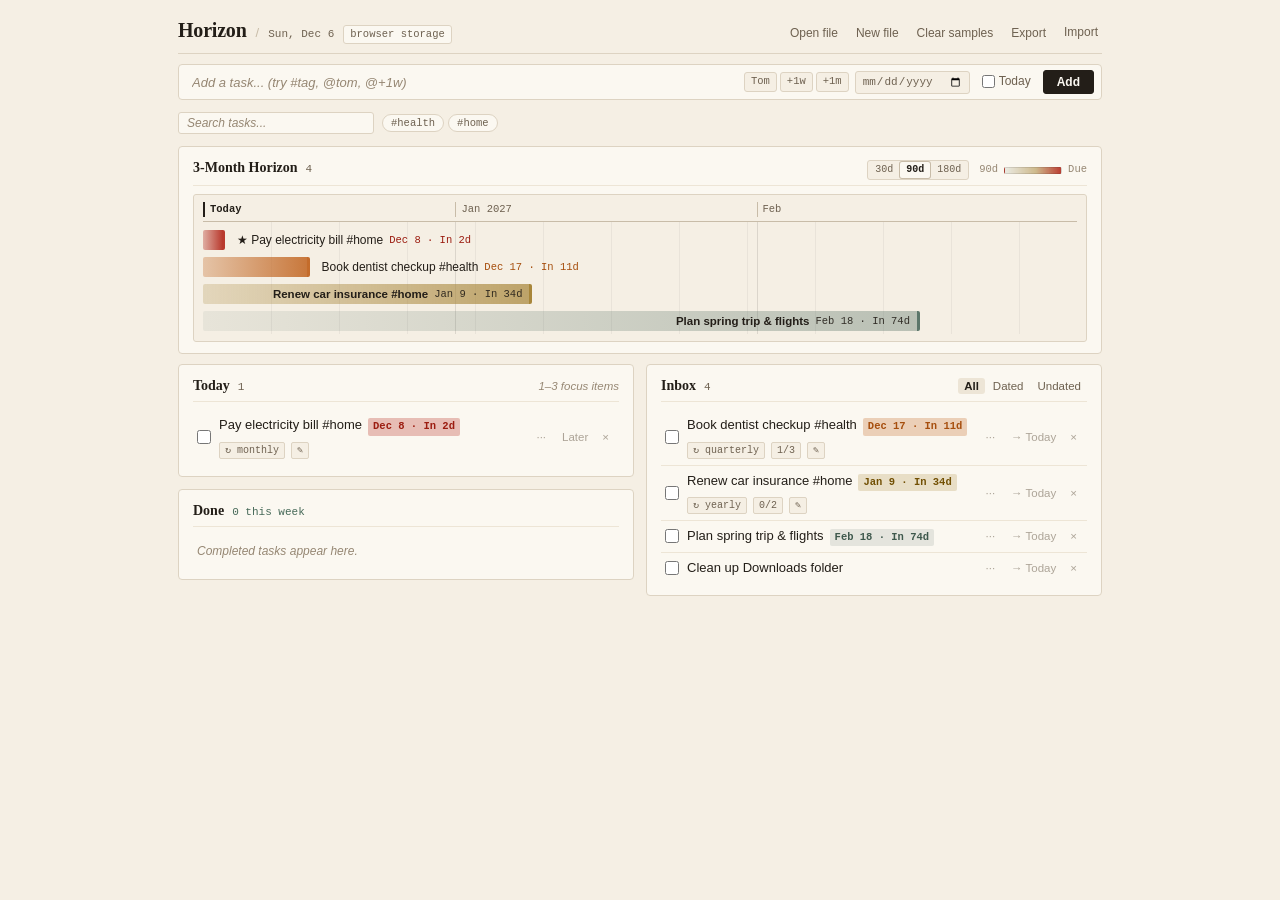
==== commit da6518df: "Upgrade Horizon with recurrence, drawers, local-first sync safety, and UX polish - Add inline title " ====
--- a/horizon-portable.html
+++ b/horizon-portable.html
@@ -10,19 +10,15 @@
   --surface: #fbf8f1;
   --surface-alt: #ede5d6;
   --border: #ddd3c2;
-  --border-strong: #c2b49e;
+  --border-strong: #c8bca8;
   --ink: #231e18;
-  --muted: #5b4f40;
-  --soft: #6f6252;
-  --danger: #b03227;
-  --danger-bg: #f9eae7;
-  --amber: #8a5610;
-  --amber-bg: #fdf4e3;
-  --ok: #395c4b;
-  --ok-bg: #edf5ef;
-  --started: #b45d1f;
-  --waiting: #556470;
-  --personal: #456585;
+  --muted: #6e6150;
+  --soft: #968773;
+  --danger: #b93a2e;
+  --ok: #466958;
+  --amber-bg: #fbf0d9;
+  --amber-border: #d9b874;
+  --amber-ink: #5d400e;
   --radius: 4px;
   --serif: Georgia, "Times New Roman", serif;
   --mono: ui-monospace, "Cascadia Mono", Consolas, "Courier New", monospace;
@@ -45,24 +41,18 @@
   display: none !important;
 }
 
-.sr-only {
-  position: absolute;
-  width: 1px;
-  height: 1px;
-  padding: 0;
-  margin: -1px;
-  overflow: hidden;
-  clip: rect(0, 0, 0, 0);
-  border: 0;
-}
-
-button {
+button,
+label.text-btn {
   font-family: inherit;
   cursor: pointer;
 }
 
 button:focus-visible,
-input:focus-visible {
+a:focus-visible,
+select:focus-visible,
+textarea:focus-visible,
+input:focus-visible,
+label.text-btn:focus-within {
   outline: 2px solid var(--ink);
   outline-offset: 1px;
 }
@@ -73,13 +63,13 @@
   padding: 16px 18px 48px;
   display: flex;
   flex-direction: column;
-  gap: 12px;
+  gap: 10px;
 }
 
 /* Top Bar */
 .topbar {
   display: flex;
-  align-items: center;
+  align-items: baseline;
   justify-content: space-between;
   gap: 10px;
   padding-bottom: 8px;
@@ -114,40 +104,42 @@
   font-variant-numeric: tabular-nums;
 }
 
-/* Honest Storage Status Pill */
-.status-pill {
+.storage-tag {
   font-family: var(--mono);
   font-size: 10.5px;
-  border-radius: 3px;
-  padding: 2px 7px;
+  color: var(--muted);
   border: 1px solid var(--border);
   background: var(--surface);
-  color: var(--muted);
-}
-
-.status-pill.is-synced {
+  border-radius: 3px;
+  padding: 1px 6px;
+}
+
+.storage-tag.is-linked {
   color: var(--ok);
   border-color: #b7cbbd;
-  background: var(--ok-bg);
-}
-
-.status-pill.is-local {
-  color: var(--amber);
-  border-color: #e4c995;
+  background: #eff5f0;
+}
+
+.reconnect-btn {
+  font-family: var(--mono);
+  font-size: 10.5px;
+  font-weight: 600;
+  color: var(--amber-ink);
   background: var(--amber-bg);
-}
-
-.status-pill.is-error {
-  color: var(--danger);
-  border-color: #e4b5ae;
-  background: var(--danger-bg);
-  font-weight: 600;
+  border: 1px solid var(--amber-border);
+  border-radius: 3px;
+  padding: 2px 8px;
+  transition: background 0.12s ease;
+}
+
+.reconnect-btn:hover {
+  background: #f6e4be;
 }
 
 .topbar-right {
   display: flex;
   align-items: center;
-  gap: 8px;
+  gap: 10px;
   flex-wrap: wrap;
 }
 
@@ -157,7 +149,6 @@
   padding: 2px 4px;
   font-size: 12px;
   color: var(--muted);
-  border-radius: 2px;
 }
 
 .text-btn:hover {
@@ -165,39 +156,47 @@
   text-decoration: underline;
 }
 
-/* Inline System Alert / Sync Banner */
-.system-banner {
+/* Conflict & Import Paper Banners */
+.paper-banner {
   display: flex;
   align-items: center;
   justify-content: space-between;
-  gap: 10px;
   flex-wrap: wrap;
+  gap: 8px;
   padding: 7px 11px;
   border-radius: var(--radius);
   font-size: 12px;
-  border: 1px solid #e4c995;
+}
+
+.conflict-banner {
   background: var(--amber-bg);
+  border: 1px solid var(--amber-border);
+  color: var(--amber-ink);
+}
+
+.import-banner {
+  background: var(--surface);
+  border: 1px solid var(--border-strong);
   color: var(--ink);
 }
 
-.system-banner.is-error {
-  border-color: #e4b5ae;
-  background: var(--danger-bg);
-  color: var(--danger);
-}
-
-.system-banner-actions {
-  display: flex;
+.banner-msg {
+  font-weight: 600;
+}
+
+.banner-actions {
+  display: inline-flex;
   align-items: center;
   gap: 6px;
+  flex-wrap: wrap;
 }
 
 .banner-btn {
-  border: 1px solid var(--border-strong);
   background: var(--surface);
   color: var(--ink);
+  border: 1px solid var(--border-strong);
   border-radius: 3px;
-  padding: 2px 8px;
+  padding: 3px 9px;
   font-size: 11.5px;
   font-weight: 500;
 }
@@ -206,13 +205,27 @@
   background: var(--surface-alt);
 }
 
-/* Capture Bar + Quick Chips */
-.capture-wrap {
-  display: flex;
-  flex-direction: column;
-  gap: 5px;
-}
-
+.banner-btn.is-primary {
+  background: var(--ink);
+  color: var(--surface);
+  border-color: var(--ink);
+}
+
+.banner-btn.is-primary:hover {
+  background: #3b3329;
+}
+
+.banner-btn.is-danger {
+  background: var(--danger);
+  color: #fdfaf4;
+  border-color: var(--danger);
+}
+
+.banner-btn.is-danger:hover {
+  filter: brightness(0.93);
+}
+
+/* Capture Bar */
 .capture-bar {
   display: flex;
   align-items: center;
@@ -221,193 +234,63 @@
   border: 1px solid var(--border);
   border-radius: var(--radius);
   padding: 5px 7px;
+  flex-wrap: wrap;
+  transition: border-color 0.12s ease, box-shadow 0.12s ease;
 }
 
 .capture-bar:focus-within {
-  border-color: var(--border-strong);
-}
-
-.capture-chips {
-  display: flex;
-  align-items: center;
-  justify-content: space-between;
-  gap: 8px;
-  flex-wrap: wrap;
-  padding: 0 2px;
-}
-
-.capture-chip-group {
-  display: inline-flex;
-  align-items: center;
-  gap: 5px;
-  flex-wrap: wrap;
-}
-
-.chip-btn {
-  border: 1px solid var(--border);
-  background: var(--surface);
-  color: var(--muted);
-  border-radius: 3px;
-  padding: 1px 7px;
-  font-family: var(--mono);
-  font-size: 10.5px;
-}
-
-.chip-btn:hover {
-  border-color: var(--border-strong);
-  color: var(--ink);
-}
-
-.chip-btn.is-active {
-  background: var(--surface-alt);
   border-color: var(--ink);
-  color: var(--ink);
-  font-weight: 600;
-}
-
-.area-chip.is-personal {
-  border-color: #9bb1c7;
-  background: #edf3f8;
-  color: var(--personal);
-  font-weight: 600;
-}
-
-.shortcut-hint {
-  font-family: var(--mono);
-  font-size: 10.5px;
-  color: var(--soft);
-  margin-left: 4px;
-}
-
-/* Inline Morning Check-in Banner & Card Stack */
-.checkin-banner {
-  background: var(--surface);
-  border: 1px solid var(--border-strong);
-  border-left: 3px solid var(--started);
-  border-radius: var(--radius);
-  padding: 8px 12px;
-  display: flex;
-  flex-direction: column;
-  gap: 8px;
-}
-
-.checkin-summary-row {
-  display: flex;
-  align-items: center;
-  justify-content: space-between;
-  gap: 10px;
-  flex-wrap: wrap;
-  font-size: 12.5px;
-}
-
-.checkin-summary-text strong {
-  font-family: var(--serif);
-}
-
-.checkin-wins-line {
-  font-family: var(--mono);
-  font-size: 11px;
-  color: var(--ok);
-  font-weight: 600;
-}
-
-.checkin-export-row {
-  display: flex;
-  align-items: center;
-  justify-content: space-between;
-  gap: 8px;
-  flex-wrap: wrap;
-  padding-top: 6px;
-  border-top: 1px dashed var(--border);
-  font-size: 11.5px;
-  color: var(--amber);
-}
-
-.checkin-card {
-  display: flex;
-  align-items: center;
-  justify-content: space-between;
-  gap: 10px;
-  flex-wrap: wrap;
-  padding: 8px 10px;
-  background: var(--bg);
-  border: 1px solid var(--border);
-  border-radius: 3px;
-}
-
-.checkin-card-body {
-  display: flex;
-  flex-direction: column;
-  gap: 2px;
-  min-width: 0;
-  flex: 1 1 260px;
-}
-
-.checkin-card-kicker {
-  font-family: var(--mono);
-  font-size: 10.5px;
-  color: var(--soft);
-}
-
-.checkin-card-title {
-  font-size: 13px;
-  font-weight: 600;
-  color: var(--ink);
-}
-
-.checkin-card-sub {
-  font-size: 11.5px;
-  color: var(--muted);
-}
-
-.checkin-card-actions {
-  display: flex;
-  align-items: center;
-  gap: 5px;
-  flex-wrap: wrap;
-}
-
-/* Quick-Search Bar (press / to filter) */
-.search-bar {
-  display: flex;
-  align-items: center;
-  gap: 6px;
-  background: var(--surface);
-  border: 1px solid var(--border-strong);
-  border-radius: var(--radius);
-  padding: 4px 8px;
-}
-
-.search-input {
-  flex: 1;
-  min-width: 0;
-  border: none;
-  background: transparent;
-  font-size: 12.5px;
-  color: var(--ink);
-  padding: 2px 4px;
-}
-
-.head-right {
-  display: inline-flex;
-  align-items: center;
-  gap: 8px;
+  box-shadow: 0 0 0 2px rgba(35, 30, 24, 0.1);
 }
 
 .capture-input {
-  flex: 1 1 200px;
+  flex: 1 1 220px;
   min-width: 0;
   border: none;
   background: transparent;
   padding: 4px 6px;
   font-size: 13px;
   color: var(--ink);
-  border-radius: 2px;
+  outline: none;
+}
+
+.capture-input:focus-visible {
+  outline: none;
 }
 
 .capture-input::placeholder {
   color: var(--soft);
   font-style: italic;
+}
+
+.quick-date-pills {
+  display: inline-flex;
+  align-items: center;
+  gap: 3px;
+}
+
+.quick-pill {
+  font-family: var(--mono);
+  font-size: 10.5px;
+  color: var(--muted);
+  background: var(--bg);
+  border: 1px solid var(--border);
+  border-radius: 3px;
+  padding: 2px 6px;
+  line-height: 1.3;
+}
+
+.quick-pill:hover {
+  background: var(--surface-alt);
+  color: var(--ink);
+  border-color: var(--border-strong);
+}
+
+.quick-pill.is-active {
+  background: var(--surface-alt);
+  color: var(--ink);
+  border-color: var(--ink);
+  font-weight: 600;
 }
 
 .capture-date {
@@ -418,6 +301,12 @@
   font-family: var(--mono);
   font-size: 11px;
   padding: 3px 6px;
+  outline: none;
+}
+
+.capture-date:focus {
+  border-color: var(--ink);
+  color: var(--ink);
 }
 
 .capture-check {
@@ -429,7 +318,6 @@
   padding: 3px 6px;
   border-radius: 3px;
   user-select: none;
-  cursor: pointer;
 }
 
 .capture-check:hover {
@@ -456,6 +344,97 @@
   background: #3b3329;
 }
 
+/* Lightweight Search & #Tag Filter Bar */
+.filter-bar {
+  display: flex;
+  align-items: center;
+  gap: 8px;
+  flex-wrap: wrap;
+  min-height: 26px;
+}
+
+.search-box {
+  position: relative;
+  display: inline-flex;
+  align-items: center;
+  width: 196px;
+  max-width: 100%;
+}
+
+.search-input {
+  width: 100%;
+  background: var(--surface);
+  border: 1px solid var(--border);
+  border-radius: 3px;
+  padding: 3px 22px 3px 8px;
+  font-size: 12px;
+  color: var(--ink);
+  outline: none;
+}
+
+.search-input::placeholder {
+  color: var(--soft);
+  font-style: italic;
+}
+
+.search-input:focus {
+  border-color: var(--border-strong);
+  background: #fffdf9;
+}
+
+.search-clear-btn {
+  position: absolute;
+  right: 3px;
+  background: none;
+  border: none;
+  color: var(--muted);
+  font-size: 13px;
+  line-height: 1;
+  padding: 2px 5px;
+  border-radius: 2px;
+}
+
+.search-clear-btn:hover {
+  color: var(--ink);
+  background: var(--surface-alt);
+}
+
+.tag-chips {
+  display: inline-flex;
+  align-items: center;
+  flex-wrap: wrap;
+  gap: 4px;
+}
+
+.tag-chip {
+  font-family: var(--mono);
+  font-size: 10.5px;
+  color: var(--muted);
+  background: var(--surface);
+  border: 1px solid var(--border);
+  border-radius: 99px;
+  padding: 1px 8px;
+  line-height: 1.4;
+}
+
+.tag-chip:hover {
+  color: var(--ink);
+  border-color: var(--border-strong);
+  background: var(--surface-alt);
+}
+
+.tag-chip.active {
+  background: var(--ink);
+  color: var(--surface);
+  border-color: var(--ink);
+  font-weight: 600;
+}
+
+.clear-filters-btn {
+  font-size: 11px;
+  margin-left: auto;
+}
+
 /* Warm Paper Editorial Blocks */
 .block {
   background: var(--surface);
@@ -472,6 +451,7 @@
   margin-bottom: 8px;
   padding-bottom: 5px;
   border-bottom: 1px solid var(--surface-alt);
+  flex-wrap: wrap;
 }
 
 .block-title {
@@ -504,26 +484,59 @@
   font-weight: 600;
 }
 
-/* Inline Today Cap Swap Prompt */
-.swap-prompt {
+.section-foot {
+  margin-top: 6px;
+  padding-top: 4px;
+  border-top: 1px dashed var(--surface-alt);
   display: flex;
+  justify-content: flex-end;
+}
+
+.show-more-btn {
+  font-family: var(--mono);
+  font-size: 11px;
+}
+
+/* Paper Desk Horizon Header & Zoom Switcher */
+.horizon-head-right {
+  display: inline-flex;
+  align-items: center;
+  gap: 10px;
   flex-wrap: wrap;
+}
+
+.zoom-switcher {
+  display: inline-flex;
   align-items: center;
-  gap: 6px;
-  margin-bottom: 8px;
-  padding: 7px 9px;
-  background: var(--amber-bg);
-  border: 1px solid #e4c995;
+  gap: 1px;
+  background: var(--bg);
+  border: 1px solid var(--border);
   border-radius: 3px;
-  font-size: 12px;
-}
-
-.swap-prompt-label {
-  font-weight: 600;
-  color: var(--amber);
-}
-
-/* Paper Desk 3-Month Horizon */
+  padding: 1px;
+}
+
+.zoom-btn {
+  font-family: var(--mono);
+  font-size: 10px;
+  color: var(--muted);
+  background: transparent;
+  border: none;
+  border-radius: 2px;
+  padding: 1px 6px;
+  line-height: 1.4;
+}
+
+.zoom-btn:hover {
+  color: var(--ink);
+}
+
+.zoom-btn.active {
+  background: var(--surface);
+  color: var(--ink);
+  font-weight: 700;
+  box-shadow: 0 0 0 1px var(--border-strong);
+}
+
 .legend {
   display: inline-flex;
   align-items: center;
@@ -553,7 +566,7 @@
   gap: 6px;
   margin-bottom: 8px;
   padding: 5px 8px;
-  background: var(--danger-bg);
+  background: #f9eae7;
   border: 1px solid #e4bdb6;
   border-radius: 3px;
   font-size: 11.5px;
@@ -567,14 +580,42 @@
   color: var(--danger);
 }
 
+.overdue-chip-group {
+  display: inline-flex;
+  align-items: stretch;
+  border-radius: 2px;
+  overflow: hidden;
+  border: 1px solid rgba(138, 36, 28, 0.35);
+}
+
 .overdue-chip {
   background: var(--danger);
   color: #fdfaf4;
   border: none;
-  border-radius: 2px;
+  border-radius: 0;
   padding: 2px 7px;
   font-size: 11.5px;
   font-weight: 500;
+}
+
+.overdue-chip:hover {
+  filter: brightness(0.93);
+}
+
+.overdue-snooze-btn {
+  background: #fdfaf4;
+  color: var(--danger);
+  border: none;
+  border-left: 1px solid rgba(138, 36, 28, 0.25);
+  padding: 2px 6px;
+  font-family: var(--mono);
+  font-size: 10px;
+  font-weight: 700;
+}
+
+.overdue-snooze-btn:hover {
+  background: #f5d6d0;
+  color: #8a241c;
 }
 
 .timeline-scroll {
@@ -646,7 +687,12 @@
   gap: 5px;
   max-height: 224px;
   overflow-y: auto;
-  scrollbar-gutter: stable;
+  padding-right: 2px;
+}
+
+.timeline-lanes.is-expanded {
+  max-height: none;
+  overflow-y: visible;
 }
 
 .timeline-empty {
@@ -662,10 +708,10 @@
   display: flex;
   align-items: center;
   flex-shrink: 0;
-  min-width: 0;
-}
-
-/* Watercolor wash fading left-to-right into a solid right-edge deadline cap */
+  overflow: hidden;
+}
+
+/* Watercolor wash fading left-to-right into a crisp solid right-edge deadline block */
 .timeline-bar {
   position: relative;
   height: 20px;
@@ -686,58 +732,34 @@
   filter: brightness(0.94);
 }
 
-.timeline-bar.is-personal {
-  height: 14px;
-}
-
-.timeline-bar.is-today-star {
-  box-shadow: inset 0 -2px 0 rgba(35, 30, 24, 0.55);
-}
-
-.timeline-bar.is-waiting {
-  opacity: 0.58;
-  border: 1px dashed var(--waiting);
-  border-right: 3px dashed var(--waiting);
-  background-image: repeating-linear-gradient(
-    -45deg,
-    rgba(85, 100, 112, 0.14),
-    rgba(85, 100, 112, 0.14) 4px,
-    transparent 4px,
-    transparent 8px
-  ) !important;
-}
-
-/* Left-side solid fill showing started / partial progress */
-.timeline-progress-fill {
-  position: absolute;
-  left: 0;
-  top: 0;
-  bottom: 0;
-  pointer-events: none;
-  opacity: 0.5;
+/* Calm ink outline for undated Today focus items (visually distinct from hard deadlines) */
+.timeline-bar.is-focus-undated {
+  background: var(--surface);
+  border: 1.5px solid var(--ink);
+  border-right: 3px solid var(--ink);
+  color: var(--ink);
+}
+
+.timeline-bar.is-focus-undated:hover {
+  filter: none;
+  background: var(--surface-alt);
 }
 
 .timeline-bar-label {
-  position: relative;
-  z-index: 1;
   font-size: 11.5px;
   font-weight: 600;
   white-space: nowrap;
   overflow: hidden;
   text-overflow: ellipsis;
-  min-width: 0;
-  flex: 0 1 auto;
+  max-width: calc(100% - 76px);
 }
 
 .timeline-bar-meta {
-  position: relative;
-  z-index: 1;
   font-family: var(--mono);
   font-size: 10.5px;
-  opacity: 0.92;
+  opacity: 0.9;
   margin-left: 6px;
   white-space: nowrap;
-  flex-shrink: 0;
 }
 
 .timeline-outside-label {
@@ -762,6 +784,7 @@
 
 .timeline-outside-title {
   font-weight: 500;
+  min-width: 0;
   overflow: hidden;
   text-overflow: ellipsis;
   white-space: nowrap;
@@ -771,42 +794,48 @@
   font-family: var(--mono);
   font-size: 10.5px;
   flex-shrink: 0;
+  white-space: nowrap;
+}
+
+.timeline-outside-meta.is-focus-undated {
+  color: var(--muted);
 }
 
 .timeline-beyond-note {
-  margin-top: 4px;
+  position: relative;
+  display: flex;
+  align-items: center;
+  flex-wrap: wrap;
+  gap: 5px;
+  margin-top: 6px;
+  padding-top: 5px;
+  border-top: 1px dotted var(--border);
   font-family: var(--mono);
   font-size: 10.5px;
-  color: var(--soft);
-}
-
-.timeline-inspector {
-  margin-top: 8px;
-  padding: 6px 9px;
+  color: var(--muted);
+}
+
+.beyond-label {
+  font-weight: 700;
+  text-transform: uppercase;
+  font-size: 10px;
+  color: var(--muted);
+  margin-right: 2px;
+}
+
+.beyond-chip {
+  background: var(--surface);
+  color: var(--ink);
   border: 1px solid var(--border);
-  border-radius: 3px;
-  background: var(--bg);
-  display: flex;
-  align-items: center;
-  justify-content: space-between;
-  gap: 8px;
-  flex-wrap: wrap;
-  font-size: 12px;
-}
-
-.timeline-inspector-info {
-  display: flex;
-  align-items: baseline;
-  gap: 8px;
-  flex-wrap: wrap;
-  min-width: 0;
-}
-
-.timeline-inspector-actions {
-  display: flex;
-  align-items: center;
-  gap: 5px;
-  flex-wrap: wrap;
+  border-radius: 2px;
+  padding: 1px 6px;
+  font-family: var(--mono);
+  font-size: 10.5px;
+}
+
+.beyond-chip:hover {
+  background: var(--surface-alt);
+  border-color: var(--border-strong);
 }
 
 /* Two-Column Layout */
@@ -837,7 +866,7 @@
 .filter-btn {
   border: none;
   background: transparent;
-  color: var(--soft);
+  color: var(--muted);
   font-size: 11.5px;
   padding: 2px 6px;
   border-radius: 3px;
@@ -861,10 +890,6 @@
 }
 
 .task-item {
-  display: flex;
-  flex-direction: column;
-  gap: 4px;
-  padding: 6px 4px;
   border-top: 1px solid var(--surface-alt);
 }
 
@@ -872,64 +897,21 @@
   border-top: none;
 }
 
-.task-item:hover {
-  background: #f5efe4;
+.task-row {
+  display: flex;
+  align-items: center;
+  gap: 8px;
+  padding: 6px 4px;
+  border-radius: 2px;
+}
+
+.task-row:hover {
+  background: var(--bg);
 }
 
 .task-item.is-done .task-title {
   text-decoration: line-through;
   color: var(--soft);
-}
-
-.task-item.is-personal .task-title {
-  color: var(--personal);
-}
-
-/* Fading ink: untouched tasks gradually dim while staying WCAG AA legible */
-.task-item.is-fading .task-body {
-  opacity: var(--ink-alpha, 0.68);
-  transition: opacity 0.15s ease;
-}
-
-.task-item.is-fading:hover .task-body,
-.task-item.is-fading:focus-within .task-body {
-  opacity: 1;
-}
-
-.stale-bar {
-  margin-left: 22px;
-  display: flex;
-  align-items: center;
-  gap: 6px;
-  flex-wrap: wrap;
-  font-size: 11px;
-  color: var(--soft);
-}
-
-.stale-btn {
-  border: 1px solid var(--border);
-  background: var(--surface);
-  color: var(--muted);
-  border-radius: 2px;
-  padding: 0 6px;
-  font-size: 10.5px;
-}
-
-.stale-btn:hover {
-  background: var(--surface-alt);
-  color: var(--ink);
-}
-
-.stale-btn.is-drop:hover {
-  color: var(--danger);
-  background: var(--danger-bg);
-  border-color: #e4b5ae;
-}
-
-.task-main-row {
-  display: flex;
-  align-items: center;
-  gap: 7px;
 }
 
 .task-checkbox {
@@ -941,44 +923,12 @@
   flex-shrink: 0;
 }
 
-/* Single state glyph per row: ○ todo | ◐ started | ◷ waiting */
-.stage-btn {
-  border: none;
-  background: transparent;
-  padding: 0 2px;
-  font-size: 13px;
-  line-height: 1;
-  color: var(--soft);
-  flex-shrink: 0;
-  border-radius: 2px;
-}
-
-.stage-btn:hover {
-  background: var(--surface-alt);
-  color: var(--ink);
-}
-
-.stage-btn.is-started {
-  color: var(--started);
-  font-weight: 700;
-}
-
-.stage-btn.is-waiting {
-  color: var(--waiting);
-}
-
 .task-body {
   flex: 1;
   min-width: 0;
   display: flex;
-  flex-direction: column;
-  gap: 2px;
-}
-
-.task-line {
-  display: flex;
   align-items: baseline;
-  gap: 7px;
+  gap: 6px;
   flex-wrap: wrap;
 }
 
@@ -989,37 +939,21 @@
   cursor: text;
 }
 
-.task-title-input {
-  width: 100%;
+.inline-title-input {
+  flex: 1 1 160px;
+  min-width: 0;
   font-family: inherit;
   font-size: 13px;
   color: var(--ink);
-  background: var(--surface);
+  background: #fffdf9;
   border: 1px solid var(--border-strong);
-  border-radius: 2px;
-  padding: 1px 5px;
-}
-
-.next-step-line {
-  font-size: 11.5px;
-  color: var(--muted);
-  white-space: nowrap;
-  overflow: hidden;
-  text-overflow: ellipsis;
-  background: none;
-  border: none;
-  padding: 0;
-  text-align: left;
-  max-width: 100%;
-}
-
-.next-step-line:hover {
-  color: var(--ink);
-  text-decoration: underline;
-}
-
-.next-step-line.is-waiting-line {
-  color: var(--waiting);
+  border-radius: 3px;
+  padding: 1px 6px;
+  outline: none;
+}
+
+.inline-title-input:focus {
+  border-color: var(--ink);
 }
 
 .due-tag {
@@ -1031,47 +965,238 @@
   white-space: nowrap;
 }
 
+.meta-pill {
+  font-family: var(--mono);
+  font-size: 10px;
+  color: var(--muted);
+  background: var(--bg);
+  border: 1px solid var(--border);
+  border-radius: 2px;
+  padding: 0 5px;
+  line-height: 1.5;
+  white-space: nowrap;
+}
+
+.meta-pill:hover {
+  border-color: var(--border-strong);
+  color: var(--ink);
+  background: var(--surface-alt);
+}
+
+.meta-pill.is-complete {
+  color: var(--ok);
+  border-color: #b7cbbd;
+  background: #eff5f0;
+}
+
 .done-date {
   font-family: var(--mono);
   font-size: 10.5px;
   color: var(--soft);
 }
 
-/* Quiet plain-text subtask progress indicator on collapsed row (e.g. 2/4) */
-.subtask-count-btn {
+.task-actions {
+  display: flex;
+  align-items: center;
+  gap: 2px;
+  flex-shrink: 0;
+  opacity: 0.55;
+  transition: opacity 0.12s ease;
+}
+
+.task-row:hover .task-actions,
+.task-row:focus-within .task-actions,
+.task-item.is-expanded .task-actions {
+  opacity: 1;
+}
+
+.inline-date-input {
+  font-family: var(--mono);
+  font-size: 10.5px;
+  border: 0 solid transparent;
+  border-radius: 2px;
+  padding: 0;
+  color: var(--muted);
+  background: transparent;
+  width: 0;
+  opacity: 0;
+  overflow: hidden;
+  pointer-events: none;
+  transition: width 0.12s ease, opacity 0.12s ease;
+}
+
+.task-row:hover .inline-date-input,
+.task-row:focus-within .inline-date-input,
+.task-item.is-expanded .inline-date-input,
+.inline-date-input:focus {
+  width: 108px;
+  opacity: 1;
+  padding: 1px 4px;
+  border-width: 1px;
+  border-color: var(--border);
+  background: var(--surface);
+  pointer-events: auto;
+}
+
+@media (max-width: 520px) {
+  .task-row {
+    flex-wrap: wrap;
+  }
+  .task-actions {
+    margin-left: 22px;
+    opacity: 1;
+  }
+  .inline-date-input {
+    width: 108px;
+    opacity: 1;
+    padding: 1px 4px;
+    border-width: 1px;
+    border-color: var(--border);
+    background: var(--surface);
+    pointer-events: auto;
+  }
+}
+
+.row-btn {
   border: none;
   background: transparent;
-  padding: 0 3px;
+  color: var(--muted);
+  border-radius: 2px;
+  padding: 2px 6px;
+  font-size: 11.5px;
+}
+
+.row-btn:hover {
+  background: var(--surface-alt);
+  color: var(--ink);
+}
+
+.row-btn.expand-btn.is-open {
+  background: var(--surface-alt);
+  color: var(--ink);
+  font-weight: 600;
+}
+
+.row-btn.del:hover {
+  color: var(--danger);
+  background: #f9eae7;
+}
+
+/* Indented Paper Margin Detail Drawer */
+.task-drawer {
+  margin: 2px 4px 8px 24px;
+  padding: 8px 10px;
+  background: var(--bg);
+  border: 1px solid var(--border);
+  border-left: 2px solid var(--border-strong);
+  border-radius: 0 3px 3px 0;
+  display: flex;
+  flex-direction: column;
+  gap: 7px;
+}
+
+.drawer-top-row {
+  display: flex;
+  align-items: center;
+  gap: 6px;
+  flex-wrap: wrap;
+}
+
+.drawer-title-input {
+  flex: 1 1 180px;
+  min-width: 0;
+  font-family: inherit;
+  font-size: 12.5px;
+  color: var(--ink);
+  background: var(--surface);
+  border: 1px solid var(--border);
+  border-radius: 3px;
+  padding: 3px 7px;
+  outline: none;
+}
+
+.drawer-title-input:focus {
+  border-color: var(--border-strong);
+}
+
+.drawer-recurrence-wrap {
+  display: inline-flex;
+  align-items: center;
+  gap: 4px;
   font-family: var(--mono);
   font-size: 10.5px;
   color: var(--muted);
-  border-radius: 2px;
-}
-
-.subtask-count-btn:hover {
-  background: var(--surface-alt);
+}
+
+.drawer-recurrence-select {
+  font-family: var(--mono);
+  font-size: 11px;
   color: var(--ink);
-}
-
-/* Expanded Task Detail Drawer (mini-checklist + notes with clickable links) */
-.task-detail {
-  margin-left: 22px;
-  margin-top: 3px;
-  padding: 7px 9px;
-  background: var(--bg);
+  background: var(--surface);
   border: 1px solid var(--border);
   border-radius: 3px;
+  padding: 2px 5px;
+  outline: none;
+}
+
+.drawer-recurrence-select:focus {
+  border-color: var(--border-strong);
+}
+
+.drawer-notes-input {
+  width: 100%;
+  resize: vertical;
+  min-height: 44px;
+  font-family: inherit;
+  font-size: 12px;
+  line-height: 1.4;
+  color: var(--ink);
+  background: var(--surface);
+  border: 1px solid var(--border);
+  border-radius: 3px;
+  padding: 5px 7px;
+  outline: none;
+}
+
+.drawer-notes-input::placeholder {
+  color: var(--soft);
+  font-style: italic;
+}
+
+.drawer-notes-input:focus {
+  border-color: var(--border-strong);
+}
+
+.drawer-links {
+  display: flex;
+  flex-wrap: wrap;
+  gap: 6px;
+}
+
+.note-link {
+  font-family: var(--mono);
+  font-size: 10.5px;
+  color: var(--ok);
+  background: var(--surface);
+  border: 1px solid var(--border);
+  border-radius: 3px;
+  padding: 1px 6px;
+  text-decoration: none;
+  max-width: 100%;
+  overflow: hidden;
+  text-overflow: ellipsis;
+  white-space: nowrap;
+}
+
+.note-link:hover {
+  text-decoration: underline;
+  border-color: var(--border-strong);
+}
+
+.subtask-section {
   display: flex;
   flex-direction: column;
-  gap: 8px;
-}
-
-.detail-label {
-  font-family: var(--mono);
-  font-size: 10px;
-  text-transform: uppercase;
-  letter-spacing: 0.04em;
-  color: var(--soft);
+  gap: 4px;
 }
 
 .subtask-list {
@@ -1083,22 +1208,48 @@
   gap: 3px;
 }
 
-.subtask-row {
+.subtask-item {
   display: flex;
   align-items: center;
   gap: 6px;
   font-size: 12px;
-}
-
-.subtask-row.is-done .subtask-title {
-  text-decoration: line-through;
-  color: var(--soft);
-}
-
-.subtask-title {
+  padding: 1px 2px;
+}
+
+.subtask-checkbox {
+  width: 13px;
+  height: 13px;
+  margin: 0;
+  accent-color: var(--ok);
+  cursor: pointer;
+  flex-shrink: 0;
+}
+
+.subtask-text {
   flex: 1;
   min-width: 0;
   word-break: break-word;
+  color: var(--ink);
+}
+
+.subtask-text.is-done {
+  text-decoration: line-through;
+  color: var(--soft);
+}
+
+.subtask-del-btn {
+  border: none;
+  background: transparent;
+  color: var(--muted);
+  font-size: 12px;
+  padding: 0 4px;
+  border-radius: 2px;
+  line-height: 1.2;
+}
+
+.subtask-del-btn:hover {
+  color: var(--danger);
+  background: #f9eae7;
 }
 
 .subtask-add-row {
@@ -1107,195 +1258,33 @@
   gap: 5px;
 }
 
-.notes-block {
-  display: flex;
-  flex-direction: column;
-  gap: 4px;
-  padding-top: 6px;
-  border-top: 1px solid var(--border);
-}
-
-.notes-head {
-  display: flex;
-  align-items: center;
-  justify-content: space-between;
-  gap: 6px;
-}
-
-.notes-view {
-  font-size: 12px;
-  color: var(--ink);
-  white-space: pre-wrap;
-  word-break: break-word;
-  line-height: 1.45;
-}
-
-.notes-link {
-  color: var(--personal);
-  text-decoration: underline;
-  word-break: break-all;
-}
-
-.notes-link:hover {
-  color: var(--ink);
-}
-
-.notes-textarea {
-  width: 100%;
-  min-height: 58px;
-  resize: vertical;
+.subtask-add-input {
+  flex: 1;
+  min-width: 0;
   font-family: inherit;
-  font-size: 12px;
-  line-height: 1.45;
+  font-size: 11.5px;
   color: var(--ink);
   background: var(--surface);
-  border: 1px solid var(--border-strong);
-  border-radius: 3px;
-  padding: 5px 7px;
-}
-
-.notes-actions {
-  display: flex;
-  align-items: center;
-  gap: 6px;
-}
-
-.task-actions {
-  display: flex;
-  align-items: center;
-  gap: 3px;
-  flex-shrink: 0;
-  opacity: 0.72;
-  transition: opacity 0.12s ease;
-}
-
-.task-item:hover .task-actions,
-.task-item:focus-within .task-actions {
-  opacity: 1;
-}
-
-.inline-date-input {
-  font-family: var(--mono);
-  font-size: 10.5px;
-  border: 1px solid transparent;
-  border-radius: 2px;
-  padding: 1px 4px;
-  color: var(--muted);
-  background: transparent;
-  width: 98px;
-}
-
-.task-item:hover .inline-date-input,
-.inline-date-input:focus {
-  border-color: var(--border);
-  background: var(--surface);
-}
-
-.row-btn {
-  border: none;
-  background: transparent;
-  color: var(--muted);
-  border-radius: 2px;
-  padding: 2px 6px;
-  font-size: 11.5px;
-}
-
-.row-btn:hover {
-  background: var(--surface-alt);
-  color: var(--ink);
-}
-
-.row-btn.del:hover {
-  color: var(--danger);
-  background: var(--danger-bg);
-}
-
-/* Inline Stage / Next-Step / Waiting Editor */
-.stage-editor {
-  margin-left: 22px;
-  padding: 6px 8px;
-  background: var(--bg);
   border: 1px solid var(--border);
   border-radius: 3px;
-  display: flex;
-  flex-direction: column;
-  gap: 6px;
-}
-
-.stage-editor-tabs {
-  display: flex;
-  align-items: center;
-  gap: 4px;
-  flex-wrap: wrap;
-}
-
-.stage-chip {
+  padding: 3px 6px;
+  outline: none;
+}
+
+.subtask-add-input::placeholder {
+  color: var(--soft);
+  font-style: italic;
+}
+
+.subtask-add-input:focus {
+  border-color: var(--border-strong);
+}
+
+.subtask-add-btn {
   border: 1px solid var(--border);
   background: var(--surface);
-  color: var(--muted);
-  border-radius: 3px;
-  padding: 2px 7px;
   font-size: 11px;
-}
-
-.stage-chip.active {
-  border-color: var(--ink);
-  background: var(--ink);
-  color: #fbf8f1;
-}
-
-.stage-editor-row {
-  display: flex;
-  align-items: center;
-  gap: 6px;
-}
-
-.stage-editor-input {
-  flex: 1;
-  min-width: 0;
-  border: 1px solid var(--border-strong);
-  border-radius: 3px;
-  background: var(--surface);
-  color: var(--ink);
-  font-family: inherit;
-  font-size: 12px;
-  padding: 3px 7px;
-}
-
-.stage-editor-hint {
-  font-size: 11px;
-  font-style: italic;
-  color: var(--started);
-}
-
-/* Waiting On Collapsible Subsection */
-.waiting-section {
-  margin-top: 10px;
-  padding-top: 8px;
-  border-top: 1px dashed var(--border-strong);
-}
-
-.waiting-toggle {
-  width: 100%;
-  display: flex;
-  align-items: center;
-  justify-content: space-between;
-  background: transparent;
-  border: none;
-  padding: 3px 4px;
-  border-radius: 3px;
-  font-size: 12px;
-  font-weight: 600;
-  color: var(--waiting);
-}
-
-.waiting-toggle:hover {
-  background: var(--surface-alt);
-}
-
-.show-more-btn {
-  margin-top: 6px;
-  font-size: 11.5px;
+  padding: 2px 8px;
 }
 
 .empty {
@@ -1305,48 +1294,59 @@
   padding: 8px 4px;
 }
 
-/* Undo / Status Toast */
+/* Floating Paper Toast */
 .toast {
   position: fixed;
-  right: 18px;
-  bottom: 18px;
-  z-index: 50;
+  bottom: 16px;
+  left: 50%;
+  transform: translateX(-50%);
+  z-index: 200;
   display: inline-flex;
   align-items: center;
   gap: 10px;
+  max-width: calc(100vw - 28px);
   background: var(--ink);
-  color: #fbf8f1;
-  padding: 8px 12px;
+  color: var(--surface);
+  border: 1px solid #3c342b;
   border-radius: var(--radius);
+  padding: 7px 11px;
+  box-shadow: 0 6px 18px rgba(35, 30, 24, 0.22);
   font-size: 12px;
-  box-shadow: 0 4px 16px rgba(35, 30, 24, 0.22);
-}
-
-.toast-btn {
-  border: 1px solid rgba(251, 248, 241, 0.35);
-  background: transparent;
-  color: #fbf8f1;
+}
+
+.toast-msg {
+  overflow: hidden;
+  text-overflow: ellipsis;
+  white-space: nowrap;
+}
+
+.toast-undo-btn {
+  background: var(--surface);
+  color: var(--ink);
+  border: none;
   border-radius: 3px;
   padding: 2px 8px;
   font-size: 11.5px;
-  font-weight: 600;
-}
-
-.toast-btn:hover {
-  background: rgba(251, 248, 241, 0.14);
-}
-
-.toast-close {
+  font-weight: 700;
+  flex-shrink: 0;
+}
+
+.toast-undo-btn:hover {
+  background: var(--surface-alt);
+}
+
+.toast-dismiss-btn {
+  background: transparent;
+  color: #bfb3a1;
   border: none;
-  background: transparent;
-  color: rgba(251, 248, 241, 0.75);
+  padding: 0 3px;
   font-size: 14px;
   line-height: 1;
-  padding: 0 2px;
-}
-
-.toast-close:hover {
-  color: #fff;
+  flex-shrink: 0;
+}
+
+.toast-dismiss-btn:hover {
+  color: var(--surface);
 }
 
   </style>
@@ -1359,85 +1359,103 @@
         <h1>Horizon</h1>
         <span class="sep">/</span>
         <span class="meta-mono" id="today-label"></span>
-        <button type="button" class="status-pill" id="storage-tag" title="Storage status">Loading...</button>
+        <span class="storage-tag" id="storage-tag" title="Where tasks are saved">tasks.json</span>
+        <button
+          type="button"
+          class="reconnect-btn hidden"
+          id="reconnect-file-btn"
+          title="Click to grant permission and resume auto-saving to your linked file"
+        ></button>
       </div>
       <div class="topbar-right">
-        <button type="button" class="text-btn" id="checkin-open-btn" title="Open morning check-in">Check-in</button>
-        <button type="button" class="text-btn hidden" id="reconnect-file-btn" title="Reconnect to your previously linked tasks.json">Reconnect</button>
         <button type="button" class="text-btn hidden" id="link-file-btn" title="Open an existing tasks.json and auto-save changes to it">Open file</button>
         <button type="button" class="text-btn hidden" id="new-file-btn" title="Create a new tasks.json file and auto-save changes to it">New file</button>
         <button type="button" class="text-btn hidden" id="clear-samples-btn">Clear samples</button>
         <button type="button" class="text-btn" id="export-btn">Export</button>
-        <button type="button" class="text-btn" id="import-btn" title="Merge tasks from a JSON file">Import</button>
-        <input type="file" id="import-input" accept="application/json,.json" class="sr-only" tabindex="-1" />
+        <label class="text-btn">
+          Import
+          <input type="file" id="import-input" accept="application/json,.json" hidden />
+        </label>
       </div>
     </header>
 
-    <!-- System Alert / Sync Banner (priority over check-in; at most one banner at a time) -->
-    <div class="system-banner hidden" id="system-banner" role="alert">
-      <span id="system-banner-text"></span>
-      <div class="system-banner-actions" id="system-banner-actions"></div>
+    <!-- External File / Sync Conflict Banner -->
+    <div class="paper-banner conflict-banner hidden" id="conflict-banner" role="alert">
+      <span class="banner-msg" id="conflict-banner-text">tasks.json changed outside this tab</span>
+      <div class="banner-actions">
+        <button type="button" class="banner-btn" id="conflict-reload-btn">Reload from disk</button>
+        <button type="button" class="banner-btn is-primary" id="conflict-overwrite-btn">Keep my version &amp; overwrite</button>
+      </div>
     </div>
 
-    <!-- Inline Morning Check-in Banner & 20-Second Card Stack -->
-    <section class="checkin-banner hidden" id="checkin-banner" aria-label="Morning check-in"></section>
-
-    <!-- Single-line Quick Capture + Compact Quick Chips -->
-    <form id="add-task-form" class="capture-wrap" aria-label="Add task">
-      <div class="capture-bar">
+    <!-- Safe Import Confirmation Banner -->
+    <div class="paper-banner import-banner hidden" id="import-banner" role="region" aria-label="Import options">
+      <span class="banner-msg" id="import-banner-text"></span>
+      <div class="banner-actions">
+        <button type="button" class="banner-btn is-primary" id="import-merge-btn">Merge with existing</button>
+        <button type="button" class="banner-btn is-danger" id="import-replace-btn">Replace all</button>
+        <button type="button" class="banner-btn" id="import-cancel-btn">Cancel</button>
+      </div>
+    </div>
+
+    <!-- Single-line Quick Capture -->
+    <form id="add-task-form" class="capture-bar" aria-label="Add task">
+      <input
+        type="text"
+        id="task-title-input"
+        class="capture-input"
+        placeholder="Add a task... (try #tag, @tom, @+1w)"
+        autocomplete="off"
+        required
+      />
+      <div class="quick-date-pills" role="group" aria-label="Quick deadline">
+        <button type="button" class="quick-pill" data-quick-date="tom" title="Set deadline to tomorrow">Tom</button>
+        <button type="button" class="quick-pill" data-quick-date="1w" title="Set deadline to +1 week">+1w</button>
+        <button type="button" class="quick-pill" data-quick-date="1m" title="Set deadline to +1 month">+1m</button>
+      </div>
+      <input type="date" id="task-date-input" class="capture-date" title="Optional deadline" />
+      <label class="capture-check" title="Add to Today's Focus (anchors to Today on timeline)">
+        <input type="checkbox" id="task-today-input" />
+        <span>Today</span>
+      </label>
+      <button type="submit" class="btn-add">Add</button>
+    </form>
+
+    <!-- Lightweight Search & #Tag Filter Bar -->
+    <div class="filter-bar" id="filter-bar" role="search" aria-label="Search and filter tasks">
+      <div class="search-box">
         <input
           type="text"
-          id="task-title-input"
-          class="capture-input"
-          placeholder="Add a task... (supports !today, #personal, @tom, @+1w, @mon)"
+          id="search-input"
+          class="search-input"
+          placeholder="Search tasks..."
+          title="Filter timeline and lists (press / to focus)"
           autocomplete="off"
-          required
         />
-        <input type="date" id="task-date-input" class="capture-date" aria-label="Optional deadline" title="Optional deadline" />
-        <label class="capture-check" title="Add to Today's Focus (cap 3)">
-          <input type="checkbox" id="task-today-input" />
-          <span>Today</span>
-        </label>
-        <button type="submit" class="btn-add">Add</button>
+        <button type="button" class="search-clear-btn hidden" id="search-clear-btn" aria-label="Clear search">×</button>
       </div>
-      <div class="capture-chips">
-        <div class="capture-chip-group" aria-label="Quick deadlines">
-          <button type="button" class="chip-btn" data-quick-date="tomorrow">Tomorrow</button>
-          <button type="button" class="chip-btn" data-quick-date="+1w">+1w</button>
-          <button type="button" class="chip-btn" data-quick-date="next-mon">Next Mon</button>
-          <button type="button" class="chip-btn" data-quick-date="+1m">+1m</button>
-        </div>
-        <div class="capture-chip-group">
-          <button type="button" class="chip-btn area-chip" id="capture-area-btn" title="Toggle Work / Personal (or type #personal)">Work</button>
-          <span class="shortcut-hint" aria-hidden="true">N add · S start · E details · / find</span>
-        </div>
-      </div>
-    </form>
-
-    <!-- Optional Quick-Search Bar (press / to filter; Esc clears) -->
-    <div class="search-bar hidden" id="search-bar">
-      <input
-        type="text"
-        id="search-input"
-        class="search-input"
-        placeholder="Filter tasks, next steps, or waiting on... (Esc to close)"
-        aria-label="Filter tasks"
-        autocomplete="off"
-      />
-      <button type="button" class="row-btn" id="search-clear-btn" aria-label="Clear filter">×</button>
+      <div class="tag-chips hidden" id="tag-chips" role="group" aria-label="Filter by tag"></div>
+      <button type="button" class="text-btn clear-filters-btn hidden" id="clear-filters-btn">Clear filter</button>
     </div>
 
-    <!-- Compact 3-Month Horizontal Calendar Stripe -->
-    <section class="block timeline-block" aria-label="3-month horizon">
+    <!-- Compact Horizontal Calendar Stripe -->
+    <section class="block timeline-block" aria-label="Horizon timeline">
       <div class="block-head">
         <div class="block-title">
-          <h2>3-Month Horizon</h2>
+          <h2 id="horizon-heading">3-Month Horizon</h2>
           <span class="meta-mono" id="timeline-count">0</span>
         </div>
-        <div class="legend" aria-hidden="true">
-          <span>90d</span>
-          <span class="legend-bar"></span>
-          <span>Due</span>
+        <div class="horizon-head-right">
+          <div class="zoom-switcher" role="group" aria-label="Horizon zoom">
+            <button type="button" class="zoom-btn" data-horizon="30">30d</button>
+            <button type="button" class="zoom-btn active" data-horizon="90">90d</button>
+            <button type="button" class="zoom-btn" data-horizon="180">180d</button>
+          </div>
+          <div class="legend" aria-hidden="true">
+            <span id="legend-horizon-label">90d</span>
+            <span class="legend-bar"></span>
+            <span>Due</span>
+          </div>
         </div>
       </div>
 
@@ -1448,28 +1466,26 @@
           <div class="timeline-axis" id="timeline-months"></div>
           <div class="timeline-grid" id="timeline-grid"></div>
           <div class="timeline-lanes" id="timeline-lanes"></div>
+          <div class="timeline-beyond-note hidden" id="timeline-beyond"></div>
         </div>
       </div>
 
-      <!-- Inline quick-actions strip when a timeline bar is clicked -->
-      <div class="timeline-inspector hidden" id="timeline-inspector"></div>
+      <div class="section-foot hidden" id="timeline-foot">
+        <button type="button" class="text-btn show-more-btn" id="timeline-more-btn"></button>
+      </div>
     </section>
 
-    <!-- Compact Two-Column Lists (3 zones: Today, Later + Waiting, Done) -->
+    <!-- Compact Two-Column Lists -->
     <main class="columns">
       <div class="col">
         <section class="block" aria-label="Today's Focus">
           <div class="block-head">
             <div class="block-title">
               <h2>Today</h2>
-              <span class="meta-mono" id="today-count">0/3</span>
+              <span class="meta-mono" id="today-count">0</span>
             </div>
-            <div class="head-right">
-              <span class="nudge" id="focus-nudge">Focus cap: 3</span>
-              <button type="button" class="text-btn hidden" id="end-day-btn" title="Check that started tasks have a 'where I left off' note">End day</button>
-            </div>
+            <span class="nudge" id="focus-nudge">1–3 focus items</span>
           </div>
-          <div class="swap-prompt hidden" id="today-swap-prompt"></div>
           <ul class="list" id="today-list"></ul>
           <div class="empty hidden" id="today-empty">Nothing set for today.</div>
         </section>
@@ -1483,85 +1499,59 @@
             <button type="button" class="text-btn hidden" id="clear-done-btn">Clear</button>
           </div>
           <ul class="list" id="done-list"></ul>
-          <button type="button" class="text-btn show-more-btn hidden" id="done-more-btn"></button>
           <div class="empty hidden" id="done-empty">Completed tasks appear here.</div>
+          <div class="section-foot hidden" id="done-foot">
+            <button type="button" class="text-btn show-more-btn" id="done-more-btn"></button>
+          </div>
         </section>
       </div>
 
       <div class="col">
-        <section class="block" aria-label="Later">
+        <section class="block" aria-label="Inbox">
           <div class="block-head">
             <div class="block-title">
-              <h2>Later</h2>
-              <span class="meta-mono" id="later-count">0</span>
+              <h2>Inbox</h2>
+              <span class="meta-mono" id="inbox-count">0</span>
             </div>
-            <div class="filters" role="group" aria-label="Filter later list">
+            <div class="filters" role="group" aria-label="Filter inbox">
               <button type="button" class="filter-btn active" data-filter="all">All</button>
               <button type="button" class="filter-btn" data-filter="dated">Dated</button>
               <button type="button" class="filter-btn" data-filter="flexible">Undated</button>
             </div>
           </div>
-          <ul class="list" id="later-list"></ul>
-          <div class="empty hidden" id="later-empty">Nothing waiting in Later.</div>
-
-          <!-- Collapsible Waiting On group tucked inside Later -->
-          <div class="waiting-section hidden" id="waiting-section">
-            <button type="button" class="waiting-toggle" id="waiting-toggle" aria-expanded="false">
-              <span id="waiting-toggle-label">Waiting on (0)</span>
-              <span class="meta-mono" id="waiting-chevron">▸</span>
-            </button>
-            <ul class="list hidden" id="waiting-list"></ul>
-          </div>
+          <ul class="list" id="inbox-list"></ul>
+          <div class="empty hidden" id="inbox-empty">Inbox clear.</div>
         </section>
       </div>
     </main>
   </div>
 
-  <!-- Non-blocking Undo / Status Toast -->
-  <div class="toast hidden" id="toast" role="status" aria-live="polite">
-    <span id="toast-text"></span>
-    <button type="button" class="toast-btn hidden" id="toast-undo-btn">Undo</button>
-    <button type="button" class="toast-close" id="toast-close-btn" aria-label="Dismiss">×</button>
+  <!-- Non-blocking Floating Paper Toast -->
+  <div class="toast hidden" id="undo-toast" role="status" aria-live="polite">
+    <span class="toast-msg" id="toast-msg"></span>
+    <button type="button" class="toast-undo-btn" id="toast-undo-btn">Undo</button>
+    <button type="button" class="toast-dismiss-btn" id="toast-dismiss-btn" aria-label="Dismiss notification">×</button>
   </div>
 
   <script>
 /**
- * logic.js — Horizon Domain Logic (Single Source of Truth)
+ * logic.js — "The Kitchen"
+ * Pure functions that handle dates, the zoomable timeline position,
+ * the transparent-to-solid urgency gradient math, recurrence, tags,
+ * quick-capture parsing and task normalization.
  *
- * Pure, dependency-free functions shared by browser UI (app.js) and Node tests.
- * No DOM, no fetch, no storage I/O here.
- *
- * Sections:
- *   1. Constants & Date Math (DST-safe local calendar arithmetic + quick capture)
- *   2. Schema v2 Normalization, v1 Migration & Multi-PC Merge
- *   3. Task Transitions, Starter Samples, Fading Ink & Morning Check-in
- *   4. Urgency Gradient, Timeline Geometry & Sorting
- *
- * Key Invariants (enforced in normalizeTask):
- *   - list:  "today" | "later" | "done"  (v1 "inbox" migrates to "later")
- *   - stage: "todo"  | "started" | "waiting"
- *   - list === "done"     => stage = "todo", waitingOn = null, completedAt set
- *   - stage === "waiting" => non-empty waitingOn (else falls back to "started")
- *                            and list !== "today" (moved to "later")
- *   - invalid dueDate     => sanitized to ""
+ * Notice there is NO button or HTML code here — just clear rules
+ * (Input -> Logic -> Output) so it is easy to read and test.
  */
 
-const SCHEMA_VERSION = 2;
-const HORIZON_DAYS = 90;
-const TODAY_CAP = 3;
-const MAX_SUBTASKS = 7;
-const MAX_NOTES_LENGTH = 4000;
-const FRESH_DAYS = 7;
-const STALE_DAYS = 14;
-const MILESTONE_SAFE_DAYS = 21;
-const TOMBSTONE_TTL_DAYS = 30;
-const DATE_KEY_RE = /^(\d{4})-(\d{2})-(\d{2})$/;
-const URL_TOKEN_RE = /https?:\/\/[^\s<>"{}|\\^`[\]]+/gi;
-
-// ============================================================================
-// 1. Date Math (local calendar dates, DST-safe)
-// ============================================================================
-
+const HORIZON_DAYS = 90; // 3 months zoomed out (default)
+const VALID_RECURRENCES = ["", "weekly", "monthly", "quarterly", "yearly"];
+const LOGIC_VALID_STATUSES = ["inbox", "today", "done"];
+const LOGIC_DATE_KEY_PATTERN = /^\d{4}-\d{2}-\d{2}$/;
+
+/**
+ * Convert a Date object to local "YYYY-MM-DD" text (safe from timezone shifts).
+ */
 function toDateKey(date) {
   const y = date.getFullYear();
   const m = String(date.getMonth() + 1).padStart(2, "0");
@@ -1569,672 +1559,117 @@
   return `${y}-${m}-${d}`;
 }
 
-/** Strict YYYY-MM-DD parser. Rejects invalid calendars like 2026-02-30 or 2026-13-45. */
+/**
+ * Turn "YYYY-MM-DD" into a local midnight Date.
+ */
 function parseDateKey(dateKey) {
   if (!dateKey || typeof dateKey !== "string") return null;
-  const match = DATE_KEY_RE.exec(dateKey.trim());
-  if (!match) return null;
-  const y = Number(match[1]);
-  const m = Number(match[2]);
-  const d = Number(match[3]);
-  const parsed = new Date(y, m - 1, d);
-  if (parsed.getFullYear() !== y || parsed.getMonth() !== m - 1 || parsed.getDate() !== d) {
-    return null;
-  }
-  return parsed;
-}
-
-/** Add whole calendar days to a Date or YYYY-MM-DD key (DST-safe). */
-function addDaysKey(base, deltaDays) {
-  const d = typeof base === "string" ? parseDateKey(base) : new Date(base.getTime());
-  if (!d) return "";
+  const parts = dateKey.split("-").map(Number);
+  if (parts.length !== 3 || parts.some(Number.isNaN)) return null;
+  return new Date(parts[0], parts[1] - 1, parts[2]);
+}
+
+/**
+ * True only for real calendar dates written exactly as "YYYY-MM-DD".
+ */
+function logicIsValidDateKey(dateKey) {
+  if (typeof dateKey !== "string" || !LOGIC_DATE_KEY_PATTERN.test(dateKey)) return false;
+  const d = parseDateKey(dateKey);
+  return !!d && toDateKey(d) === dateKey;
+}
+
+/**
+ * Add (or subtract) whole days to a "YYYY-MM-DD" key. Returns "" if the key is invalid.
+ */
+function addDaysToKey(dateKey, deltaDays) {
+  const d = parseDateKey(dateKey);
+  if (!d || Number.isNaN(d.getTime())) return "";
   return toDateKey(new Date(d.getFullYear(), d.getMonth(), d.getDate() + deltaDays));
 }
 
-/** Next occurrence of weekday (0=Sun..6=Sat), always strictly in the future (1..7 days). */
-function getNextWeekdayKey(targetDow, today = new Date()) {
-  const diff = (targetDow - today.getDay() + 7) % 7 || 7;
-  return addDaysKey(today, diff);
-}
-
 /**
- * Parse lightweight quick-capture tokens from title text:
- *   !today, #personal/#p, #work/#w,
- *   @today, @tom/@tomorrow, @+1w, @+2w, @+1m, @mon..@sun
- * Returns { title, list, area, dueDate } without altering normal words.
+ * Add whole months to a date, clamping the day to the target month's last day.
+ * `anchorDay` is the day-of-month we want to return to (so Jan 31 -> Feb 28 -> Mar 31).
  */
-function parseQuickCapture(rawText, today = new Date()) {
-  const dowMap = { sun: 0, mon: 1, tue: 2, wed: 3, thu: 4, fri: 5, sat: 6 };
-  let list = null;
-  let area = null;
-  let dueDate = null;
-  const kept = [];
-
-  for (const token of String(rawText || "").trim().split(/\s+/)) {
-    if (!token) continue;
-    const low = token.toLowerCase();
-    if (low === "!today") {
-      list = "today";
-      continue;
-    }
-    if (low === "#personal" || low === "#p") {
-      area = "personal";
-      continue;
-    }
-    if (low === "#work" || low === "#w") {
-      area = "work";
-      continue;
-    }
-    if (low === "@today") {
-      dueDate = toDateKey(today);
-      continue;
-    }
-    if (low === "@tom" || low === "@tomorrow") {
-      dueDate = addDaysKey(today, 1);
-      continue;
-    }
-    if (low === "@+1w") {
-      dueDate = addDaysKey(today, 7);
-      continue;
-    }
-    if (low === "@+2w") {
-      dueDate = addDaysKey(today, 14);
-      continue;
-    }
-    if (low === "@+1m") {
-      dueDate = addDaysKey(today, 30);
-      continue;
-    }
-    if (low.startsWith("@") && Object.prototype.hasOwnProperty.call(dowMap, low.slice(1))) {
-      dueDate = getNextWeekdayKey(dowMap[low.slice(1)], today);
-      continue;
-    }
-    kept.push(token);
-  }
-
-  return { title: kept.join(" ").trim(), list, area, dueDate };
-}
-
-/** Whole calendar days from today to dueDateKey (UTC-noon diff avoids DST drift). */
+function logicAddMonthsClamped(year, monthIndex, anchorDay, months) {
+  const total = year * 12 + monthIndex + months;
+  const ny = Math.floor(total / 12);
+  const nm = ((total % 12) + 12) % 12;
+  const lastDay = new Date(ny, nm + 1, 0).getDate();
+  return new Date(ny, nm, Math.min(anchorDay, lastDay));
+}
+
+/**
+ * Whole calendar days between today and dueDateKey.
+ * Negative = overdue, 0 = due today, positive = days left.
+ */
 function daysUntil(dueDateKey, today = new Date()) {
   const due = parseDateKey(dueDateKey);
   if (!due) return null;
-  const dueUtc = Date.UTC(due.getFullYear(), due.getMonth(), due.getDate());
-  const todayUtc = Date.UTC(today.getFullYear(), today.getMonth(), today.getDate());
-  return Math.round((dueUtc - todayUtc) / 86400000);
-}
-
+  const startOfToday = new Date(today.getFullYear(), today.getMonth(), today.getDate());
+  const msPerDay = 24 * 60 * 60 * 1000;
+  return Math.round((due - startOfToday) / msPerDay);
+}
+
+/**
+ * Human-friendly label like "Today", "Tomorrow", "In 12d", or "2d overdue".
+ */
 function formatDaysLabel(days) {
-  if (days === null || days === undefined || Number.isNaN(days)) return "";
+  if (days === null || days === undefined) return "";
   if (days < 0) return `${Math.abs(days)}d overdue`;
   if (days === 0) return "Today";
   if (days === 1) return "Tomorrow";
   return `In ${days}d`;
 }
 
+/**
+ * Short readable date like "Dec 12".
+ */
 function formatShortDate(dateKey) {
   const d = parseDateKey(dateKey);
   if (!d) return "";
-  return d.toLocaleDateString(undefined, { month: "short", day: "numeric" });
-}
-
-// ============================================================================
-// 2. Schema v2 Normalization, v1 Migration & Multi-PC Merge
-// ============================================================================
+  return d.toLocaleDateString("en-US", { month: "short", day: "numeric" });
+}
 
 /**
- * Normalize flat checklist steps.
- * - Preserves up to 20 imported steps (UI caps new additions at MAX_SUBTASKS = 7).
- * - Deduplicates step IDs so toggling/deleting one step never collides with another.
- * - When loading from disk (todayStr = null), legacy done steps without completedAt keep null
- *   rather than falsely counting toward "this week".
+ * Calculate the visual gradient style for a task based on how many days are left.
+ *
+ * How it works:
+ * - "closeness" goes smoothly from 0 (horizonDays+ away) to 1 (due today or overdue).
+ * - Far-away tasks start almost transparent and peak softly.
+ * - Close tasks ramp into a rich, full solid color block so they naturally stand out.
  */
-function normalizeSubtasks(raw, todayStr = null) {
-  if (!Array.isArray(raw)) return [];
-  const seenIds = new Set();
-  const result = [];
-  for (const s of raw) {
-    if (result.length >= 20) break;
-    if (!s || typeof s !== "object" || typeof s.title !== "string" || !s.title.trim()) continue;
-    let id = typeof s.id === "string" && s.id.trim() ? s.id.trim() : `s-${result.length + 1}`;
-    if (seenIds.has(id)) {
-      let n = 2;
-      while (seenIds.has(`${id}-${n}`)) n += 1;
-      id = `${id}-${n}`;
-    }
-    seenIds.add(id);
-    const done = Boolean(s.done);
-    const validComp = parseDateKey(s.completedAt) ? s.completedAt.trim() : null;
-    result.push({
-      id,
-      title: s.title.trim(),
-      done,
-      completedAt: done ? (validComp || todayStr) : null,
-    });
-  }
-  return result;
-}
-
-/**
- * Normalize any v1 or v2 task object into a canonical v2 task while preserving
- * unknown fields for forward compatibility.
- */
-function normalizeTask(raw, now = new Date()) {
-  if (!raw || typeof raw !== "object" || Array.isArray(raw)) return null;
-
-  const nowMs = now.getTime();
-  const todayStr = toDateKey(now);
-
-  // Preserve unknown properties while removing legacy v1 "status" once migrated
-  const base = { ...raw };
-  delete base.status;
-
-  const rawList = raw.list || raw.status || "later";
-  let list = rawList === "inbox" ? "later" : rawList;
-  if (list !== "today" && list !== "later" && list !== "done") list = "later";
-
-  const area = raw.area === "personal" ? "personal" : "work";
-  const title = typeof raw.title === "string" ? raw.title.trim() : "";
-  if (!title && !raw.deleted) return null;
-
-  const validDue = parseDateKey(raw.dueDate) ? raw.dueDate.trim() : "";
-  const dueDateAuto = Boolean(raw.dueDateAuto && validDue);
-
-  let stage = raw.stage === "started" || raw.stage === "waiting" ? raw.stage : "todo";
-  let waitingOn = typeof raw.waitingOn === "string" ? raw.waitingOn.trim() : "";
-  const nextStep = typeof raw.nextStep === "string" ? raw.nextStep.trim() : "";
-
-  const createdAt = typeof raw.createdAt === "number" && Number.isFinite(raw.createdAt) ? raw.createdAt : nowMs;
-  const updatedAt = typeof raw.updatedAt === "number" && Number.isFinite(raw.updatedAt) ? raw.updatedAt : createdAt;
-  const touchedAt = typeof raw.touchedAt === "number" && Number.isFinite(raw.touchedAt) ? raw.touchedAt : createdAt;
-
-  const deleted = Boolean(raw.deleted);
-  const deletedAt = deleted
-    ? (typeof raw.deletedAt === "number" && Number.isFinite(raw.deletedAt) ? raw.deletedAt : updatedAt)
-    : null;
-
-  let completedAt = null;
-  if (list === "done") {
-    stage = "todo";
-    waitingOn = "";
-    completedAt = parseDateKey(raw.completedAt) ? raw.completedAt.trim() : todayStr;
+function getGradientStyle(daysLeft, horizonDays = HORIZON_DAYS) {
+  const horizon = horizonDays > 0 ? horizonDays : HORIZON_DAYS;
+  // Clamp daysLeft between 0 and horizon for smooth scaling
+  const clamped = Math.max(0, Math.min(horizon, daysLeft));
+  const closeness = 1 - clamped / horizon; // 0 = far away, 1 = due right now
+
+  // Paper Desk watercolor palette:
+  // Far (calm sage) -> Mid (warm ochre) -> Approaching (burnt sienna) -> Imminent (terracotta crimson)
+  let rgb;
+  let badgeDarken = 30;
+  if (daysLeft < 0) {
+    rgb = [168, 38, 32]; // Overdue deep brick
+  } else if (daysLeft <= 3) {
+    rgb = [185, 58, 46]; // Imminent terracotta red
+  } else if (daysLeft <= 14) {
+    rgb = [196, 108, 43]; // Approaching burnt sienna
+  } else if (daysLeft <= 35) {
+    rgb = [168, 134, 58]; // Mid-term warm ochre
+    badgeDarken = 54; // Ochre is light: darken more so the badge text stays readable
   } else {
-    if (stage === "waiting") {
-      if (!waitingOn) {
-        stage = "started";
-      } else if (list === "today") {
-        // Waiting tasks cannot occupy a Today focus slot
-        list = "later";
-      }
-    }
-    if (stage !== "waiting") waitingOn = "";
-  }
-
-  const prevList = raw.prevList === "today" ? "today" : "later";
-  const snoozedUntil = parseDateKey(raw.snoozedUntil) ? raw.snoozedUntil.trim() : null;
-  const rawId = raw.id !== null && raw.id !== undefined ? String(raw.id).trim() : "";
-  const id = rawId || `t-${nowMs}-${Math.random().toString(36).slice(2, 7)}`;
-
-  const task = {
-    ...base,
-    id,
-    title: title || "(deleted)",
-    area,
-    list,
-    stage,
-    dueDate: validDue,
-    dueDateAuto,
-    prevList,
-    nextStep,
-    waitingOn: waitingOn || null,
-    subtasks: normalizeSubtasks(raw.subtasks, null),
-    notes: typeof raw.notes === "string" ? raw.notes.slice(0, MAX_NOTES_LENGTH) : "",
-    createdAt,
-    touchedAt,
-    updatedAt,
-    snoozedUntil,
-    completedAt,
-    deleted,
-    deletedAt,
-  };
-
-  if (raw.isSample) task.isSample = true;
-  else delete task.isSample;
-
-  return task;
-}
-
-/**
- * Parse either a v1 bare task array or a v2 envelope object.
- * Throws Error on malformed root shapes.
- */
-function parseTaskDocument(raw, now = new Date()) {
-  let rawTasks;
-  let wasV1 = false;
-  let savedAt = null;
-  let savedBy = null;
-
-  if (Array.isArray(raw)) {
-    rawTasks = raw;
-    wasV1 = true;
-  } else if (raw && typeof raw === "object" && Array.isArray(raw.tasks)) {
-    rawTasks = raw.tasks;
-    wasV1 = Number(raw.schema) < SCHEMA_VERSION;
-    savedAt = typeof raw.savedAt === "string" ? raw.savedAt : null;
-    savedBy = typeof raw.savedBy === "string" ? raw.savedBy : null;
-  } else {
-    throw new Error("Expected a Horizon tasks.json array or schema-2 object.");
-  }
-
-  const seen = new Set();
-  const tasks = [];
-  for (const item of rawTasks) {
-    const t = normalizeTask(item, now);
-    if (t && !seen.has(t.id)) {
-      seen.add(t.id);
-      tasks.push(t);
-    }
-  }
-
-  return { schema: SCHEMA_VERSION, wasV1, savedAt, savedBy, tasks };
-}
-
-function pruneTombstones(tasks, nowMs = Date.now()) {
-  const cutoff = nowMs - TOMBSTONE_TTL_DAYS * 86400000;
-  return tasks.filter((t) => !t.deleted || (t.deletedAt || t.updatedAt || 0) >= cutoff);
-}
-
-function serializeTaskDocument(tasks, savedBy = "local", now = new Date()) {
-  const cleaned = pruneTombstones(
-    tasks.map((t) => normalizeTask(t, now)).filter(Boolean),
-    now.getTime()
-  );
-  return {
-    schema: SCHEMA_VERSION,
-    savedAt: now.toISOString(),
-    savedBy,
-    tasks: cleaned,
-  };
-}
-
-/**
- * Conflict-free merge of two task lists by id using updatedAt (last-write-wins).
- * Deleted tasks are kept as tombstones for TOMBSTONE_TTL_DAYS so deletes sync across PCs.
- */
-function mergeTaskLists(localTasks, remoteTasks, now = new Date()) {
-  const byId = new Map();
-  const order = [];
-
-  const insert = (list, isRemote) => {
-    for (const raw of list || []) {
-      const task = normalizeTask(raw, now);
-      if (!task) continue;
-      const existing = byId.get(task.id);
-      if (!existing) {
-        byId.set(task.id, task);
-        order.push(task.id);
-      } else if (
-        task.updatedAt > existing.updatedAt ||
-        (task.updatedAt === existing.updatedAt && (isRemote || task.deleted))
-      ) {
-        byId.set(task.id, task);
-      }
-    }
-  };
-
-  insert(remoteTasks, true);
-  insert(localTasks, false);
-  return pruneTombstones(order.map((id) => byId.get(id)), now.getTime());
-}
-
-// ============================================================================
-// 3. Task Transitions & Starter Samples
-// ============================================================================
-
-function createTask({ title, dueDate = "", list = "later", area = "work", stage = "todo", nextStep = "", waitingOn = null }, now = new Date()) {
-  const cleanTitle = String(title || "").trim();
-  if (!cleanTitle) throw new Error("Task title cannot be empty");
-
-  const validDue = parseDateKey(dueDate) ? dueDate.trim() : "";
-  const isToday = list === "today" && stage !== "waiting";
-  const resolvedDue = isToday && !validDue ? toDateKey(now) : validDue;
-  const dueDateAuto = isToday && !validDue;
-  const nowMs = now.getTime();
-
-  return normalizeTask(
-    {
-      id: `t-${nowMs}-${Math.random().toString(36).slice(2, 6)}`,
-      title: cleanTitle,
-      area,
-      list: isToday ? "today" : "later",
-      stage,
-      dueDate: resolvedDue,
-      dueDateAuto,
-      prevList: isToday ? "today" : "later",
-      nextStep,
-      waitingOn,
-      subtasks: [],
-      notes: "",
-      createdAt: nowMs,
-      touchedAt: nowMs,
-      updatedAt: nowMs,
-      snoozedUntil: null,
-      completedAt: null,
-      deleted: false,
-      deletedAt: null,
-    },
-    now
-  );
-}
-
-/**
- * Pure state transition for editing a task.
- * Preserves prevList on done, clears auto-dates on Today->Later, updates touchedAt intentionally.
- */
-function applyTaskTransition(task, patch, now = new Date()) {
-  const next = { ...task };
-  const nowMs = now.getTime();
-  const todayStr = toDateKey(now);
-  let touched = Boolean(patch.touch);
-
-  if (patch.title !== undefined && typeof patch.title === "string") {
-    const clean = patch.title.trim();
-    if (clean && clean !== next.title) {
-      next.title = clean;
-      touched = true;
-    }
-  }
-
-  if (patch.area === "work" || patch.area === "personal") {
-    if (patch.area !== next.area) touched = true;
-    next.area = patch.area;
-  }
-
-  if (patch.dueDate !== undefined) {
-    const cleanDue = parseDateKey(patch.dueDate) ? patch.dueDate.trim() : "";
-    if (cleanDue !== next.dueDate) touched = true;
-    next.dueDate = cleanDue;
-    next.dueDateAuto = false;
-  }
-
-  if (patch.nextStep !== undefined && typeof patch.nextStep === "string") {
-    const cleanStep = patch.nextStep.trim();
-    if (cleanStep !== next.nextStep) touched = true;
-    next.nextStep = cleanStep;
-  }
-
-  if (patch.waitingOn !== undefined) {
-    next.waitingOn = typeof patch.waitingOn === "string" ? patch.waitingOn.trim() || null : null;
-    touched = true;
-  }
-
-  if (patch.stage === "todo" || patch.stage === "started" || patch.stage === "waiting") {
-    if (patch.stage !== next.stage) touched = true;
-    next.stage = patch.stage;
-    if (patch.stage === "waiting" && next.list === "today") {
-      next.list = "later";
-    }
-  }
-
-  if (patch.subtasks !== undefined) {
-    next.subtasks = normalizeSubtasks(patch.subtasks, todayStr);
-    touched = true;
-  }
-
-  if (patch.notes !== undefined && typeof patch.notes === "string") {
-    next.notes = patch.notes;
-    touched = true;
-  }
-
-  if (patch.snoozedUntil !== undefined) {
-    next.snoozedUntil = parseDateKey(patch.snoozedUntil) ? patch.snoozedUntil.trim() : null;
-  }
-
-  const targetList = patch.list !== undefined ? patch.list : patch.status === "inbox" ? "later" : patch.status;
-  if (targetList === "today" || targetList === "later" || targetList === "done") {
-    if (targetList !== next.list) touched = true;
-
-    if (targetList === "done") {
-      next.prevList = next.list === "today" ? "today" : "later";
-      next.list = "done";
-      next.completedAt = todayStr;
-    } else if (targetList === "today") {
-      next.list = "today";
-      next.completedAt = null;
-      if (next.stage === "waiting") next.stage = "started";
-      if (!next.dueDate) {
-        next.dueDate = todayStr;
-        next.dueDateAuto = true;
-      }
-    } else {
-      // Moving to "later" clears an auto-anchored today date so undated tasks don't become overdue
-      if (next.dueDateAuto) {
-        next.dueDate = "";
-        next.dueDateAuto = false;
-      }
-      next.list = "later";
-      next.completedAt = null;
-    }
-  }
-
-  if (patch.deleted === true) {
-    next.deleted = true;
-    next.deletedAt = nowMs;
-  } else if (patch.deleted === false) {
-    next.deleted = false;
-    next.deletedAt = null;
-  }
-
-  next.updatedAt = nowMs;
-  if (touched) next.touchedAt = nowMs;
-  return normalizeTask(next, now);
-}
-
-function createSampleTasks(now = new Date()) {
-  const nowMs = now.getTime();
-  return [
-    normalizeTask({
-      id: "sample-1",
-      title: "Finalize Q1 vendor proposal",
-      area: "work",
-      list: "today",
-      stage: "started",
-      dueDate: addDaysKey(now, 2),
-      nextStep: "Verify pricing table on slide 4 and send draft",
-      subtasks: [
-        { id: "s-1", title: "Collect vendor quotes", done: true, completedAt: toDateKey(now) },
-        { id: "s-2", title: "Verify pricing table on slide 4", done: false, completedAt: null },
-        { id: "s-3", title: "Send draft for review", done: false, completedAt: null },
-      ],
-      notes: "",
-      createdAt: nowMs - 4000,
-      isSample: true,
-    }, now),
-    normalizeTask({
-      id: "sample-2",
-      title: "Legal sign-off on contract renewal",
-      area: "work",
-      list: "later",
-      stage: "waiting",
-      waitingOn: "Ana (Legal)",
-      dueDate: addDaysKey(now, 11),
-      nextStep: "Ping if no reply by Thursday",
-      createdAt: nowMs - 3000,
-      isSample: true,
-    }, now),
-    normalizeTask({
-      id: "sample-3",
-      title: "Renew car insurance",
-      area: "personal",
-      list: "later",
-      stage: "todo",
-      dueDate: addDaysKey(now, 34),
-      createdAt: nowMs - 2000,
-      isSample: true,
-    }, now),
-    normalizeTask({
-      id: "sample-4",
-      title: "Prepare quarterly architecture review",
-      area: "work",
-      list: "later",
-      stage: "todo",
-      dueDate: addDaysKey(now, 68),
-      createdAt: nowMs - 1000,
-      isSample: true,
-    }, now),
-    normalizeTask({
-      id: "sample-5",
-      title: "Clean up project notes & bookmarks",
-      area: "work",
-      list: "later",
-      stage: "todo",
-      dueDate: "",
-      createdAt: nowMs - 16 * 86400000,
-      touchedAt: nowMs - 16 * 86400000,
-      updatedAt: nowMs - 16 * 86400000,
-      isSample: true,
-    }, now),
-  ];
-}
-
-// ============================================================================
-// 3b. Fading Ink Freshness & Morning Check-in Summary
-// ============================================================================
-
-/**
- * Compute ink freshness for an active task.
- * - Full dark ink (1.0) for 0..7 days untouched; fades smoothly to 0.68 by day 14 (WCAG AA legible).
- * - Exempts done, waiting, and tasks snoozed through snoozedUntil (inclusive).
- * - Long-horizon milestones (>21d away) stay fresh; once inside 21d, age counts from max(touchedAt, dueDate - 21d)
- *   so they fade smoothly instead of dropping overnight.
- */
-function getTaskFreshness(task, today = new Date()) {
-  if (!task || task.deleted || task.list === "done" || task.stage === "waiting") {
-    return { daysUntouched: 0, opacity: 1, isFading: false, isStale: false };
-  }
-  if (task.snoozedUntil) {
-    const snoozeDays = daysUntil(task.snoozedUntil, today);
-    if (snoozeDays !== null && snoozeDays >= 0) {
-      return { daysUntouched: 0, opacity: 1, isFading: false, isStale: false };
-    }
-  }
-
-  let refDate = new Date(task.touchedAt || task.createdAt || today.getTime());
-  if (task.dueDate) {
-    const dueDays = daysUntil(task.dueDate, today);
-    if (dueDays !== null && dueDays > MILESTONE_SAFE_DAYS) {
-      return { daysUntouched: 0, opacity: 1, isFading: false, isStale: false };
-    }
-    if (dueDays !== null) {
-      const windowStart = parseDateKey(addDaysKey(task.dueDate, -MILESTONE_SAFE_DAYS));
-      if (windowStart && windowStart.getTime() > refDate.getTime()) {
-        refDate = windowStart;
-      }
-    }
-  }
-
-  const daysUntouched = Math.max(0, daysUntil(toDateKey(today), refDate) ?? 0);
-
-  if (daysUntouched <= FRESH_DAYS) {
-    return { daysUntouched, opacity: 1, isFading: false, isStale: false };
-  }
-  if (daysUntouched >= STALE_DAYS) {
-    return { daysUntouched, opacity: 0.68, isFading: true, isStale: true };
-  }
-  const ratio = (daysUntouched - FRESH_DAYS) / (STALE_DAYS - FRESH_DAYS);
-  const opacity = Number((1 - ratio * 0.32).toFixed(2));
-  return { daysUntouched, opacity, isFading: true, isStale: false };
-}
-
-/**
- * Build the daily Morning Check-in counts and ordered walk-through card stack.
- * Order: all started tasks -> due soon (<=7d / overdue) -> waiting -> fading (14d+).
- */
-function getMorningCheckinData(tasks, today = new Date()) {
-  const active = (tasks || []).filter((t) => t && !t.deleted && t.list !== "done");
-  const started = sortTasksByUrgency(active.filter((t) => t.stage === "started"), today);
-  const waiting = sortTasksByUrgency(active.filter((t) => t.stage === "waiting"), today);
-
-  const dueSoon = sortTasksByUrgency(
-    active.filter((t) => {
-      if (t.stage === "waiting" || !t.dueDate) return false;
-      const d = daysUntil(t.dueDate, today);
-      return d !== null && d <= 7;
-    }),
-    today
-  );
-
-  const fading = sortTasksByUrgency(
-    active.filter((t) => getTaskFreshness(t, today).isStale),
-    today
-  );
-
-  const seen = new Set();
-  const cards = [];
-  const pushCard = (task, kind) => {
-    if (seen.has(task.id)) return;
-    seen.add(task.id);
-    cards.push({ task, kind });
-  };
-
-  started.forEach((t) => pushCard(t, "started"));
-  dueSoon.forEach((t) => pushCard(t, "dueSoon"));
-  waiting.forEach((t) => pushCard(t, "waiting"));
-  fading.forEach((t) => pushCard(t, "fading"));
-
-  return {
-    counts: {
-      started: started.length,
-      waiting: waiting.length,
-      dueSoon: dueSoon.length,
-      fading: fading.length,
-    },
-    cards,
-  };
-}
-
-// ============================================================================
-// 4. Urgency Gradient, Timeline Geometry & Sorting
-// ============================================================================
-
-function getGradientStyle(daysLeft, area = "work") {
-  if (daysLeft === null || daysLeft === undefined || Number.isNaN(daysLeft)) {
-    return {
-      closeness: 0,
-      startAlpha: 0.08,
-      endAlpha: 0.22,
-      background: "linear-gradient(to right, rgba(110, 97, 80, 0.08) 0%, rgba(110, 97, 80, 0.22) 100%)",
-      borderColor: "rgb(110, 97, 80)",
-      textColor: "#231e18",
-      badgeBg: "rgba(110, 97, 80, 0.14)",
-      badgeColor: "rgb(80, 67, 50)",
-    };
-  }
-
-  const clamped = Math.max(0, Math.min(HORIZON_DAYS, daysLeft));
-  const closeness = 1 - clamped / HORIZON_DAYS;
-
-  let rgb;
-  if (area === "personal") {
-    // Cool slate-blue ramp for personal items so they stay distinct without badges
-    if (daysLeft < 0) rgb = [155, 52, 58];
-    else if (daysLeft <= 3) rgb = [62, 95, 132];
-    else if (daysLeft <= 14) rgb = [74, 110, 140];
-    else if (daysLeft <= 35) rgb = [88, 120, 138];
-    else rgb = [104, 128, 138];
-  } else {
-    // Warm Paper Desk palette: calm sage -> ochre -> burnt sienna -> terracotta -> brick
-    if (daysLeft < 0) rgb = [168, 38, 32];
-    else if (daysLeft <= 3) rgb = [185, 58, 46];
-    else if (daysLeft <= 14) rgb = [196, 108, 43];
-    else if (daysLeft <= 35) rgb = [168, 134, 58];
-    else rgb = [92, 118, 106];
+    rgb = [92, 118, 106]; // Long-term calm sage
   }
 
   const [r, g, b] = rgb;
+
+  // Left edge of the bar: near-transparent watercolor wash; right edge: solid color cap
   const startAlpha = Number((0.03 + closeness * 0.34).toFixed(2));
   const endAlpha = Number((0.26 + closeness * 0.74).toFixed(2));
-  const useLightText = daysLeft <= 14;
+
+  // Keep dark ink on pale/mid washes; white text only on near-solid deep crimson/brick blocks
+  const useLightText = daysLeft <= 3 && closeness >= 0.85;
 
   return {
     closeness: Number(closeness.toFixed(3)),
@@ -2244,41 +1679,44 @@
     borderColor: `rgb(${r}, ${g}, ${b})`,
     textColor: useLightText ? "#fdfaf4" : "#231e18",
     badgeBg: `rgba(${r}, ${g}, ${b}, ${Number((0.11 + closeness * 0.2).toFixed(2))})`,
-    badgeColor: `rgb(${Math.max(0, r - 30)}, ${Math.max(0, g - 30)}, ${Math.max(0, b - 30)})`,
+    badgeColor: `rgb(${Math.max(0, r - badgeDarken)}, ${Math.max(0, g - badgeDarken)}, ${Math.max(0, b - badgeDarken)})`,
   };
 }
 
-function getTimelineWidthPercent(daysLeft) {
-  if (daysLeft === null || daysLeft === undefined || Number.isNaN(daysLeft) || daysLeft <= 0) {
-    return 2.5;
-  }
-  const clamped = Math.min(HORIZON_DAYS, daysLeft);
-  const rawPercent = (clamped / HORIZON_DAYS) * 100;
-  return Math.max(2.5, Number(rawPercent.toFixed(2)));
-}
-
-/** Progress fill ratio (0..1) drawn inside a started bar on the timeline. */
-function getTaskProgressRatio(task) {
-  if (!task || task.stage !== "started") return 0;
-  const subs = Array.isArray(task.subtasks) ? task.subtasks : [];
-  if (subs.length > 0) {
-    const done = subs.filter((s) => s.done).length;
-    return Math.max(0.08, done / subs.length);
-  }
-  return 0.08;
-}
-
-function getMonthMarkers(today = new Date()) {
+/**
+ * True calendar width percentage (2.5..100) for a task bar stretching from Today
+ * to its exact deadline on the horizon (default 90 days).
+ */
+function getTimelineWidthPercent(daysLeft, horizonDays = HORIZON_DAYS) {
+  const horizon = horizonDays > 0 ? horizonDays : HORIZON_DAYS;
+  if (daysLeft <= 0) return 2.5; // Crisp solid block right on Today
+  const clamped = Math.min(horizon, daysLeft);
+  const rawPercent = (clamped / horizon) * 100;
+  return Math.min(100, Math.max(2.5, Number(rawPercent.toFixed(2))));
+}
+
+/**
+ * Build the month markers along the horizon strip (Today + each upcoming month's 1st).
+ */
+function getMonthMarkers(today = new Date(), horizonDays = HORIZON_DAYS) {
+  const horizon = horizonDays > 0 ? horizonDays : HORIZON_DAYS;
   const start = new Date(today.getFullYear(), today.getMonth(), today.getDate());
-  const markers = [{ label: "Today", percent: 0, isToday: true }];
-
-  for (let offset = 1; offset <= HORIZON_DAYS; offset++) {
+  const markers = [
+    {
+      label: "Today",
+      percent: 0,
+      isToday: true,
+    },
+  ];
+
+  for (let offset = 1; offset <= horizon; offset++) {
     const d = new Date(start.getFullYear(), start.getMonth(), start.getDate() + offset);
     if (d.getDate() === 1) {
-      const percent = Number(((offset / HORIZON_DAYS) * 100).toFixed(2));
+      const percent = Number(((offset / horizon) * 100).toFixed(2));
+      // Keep clean breathing room from the Today label
       if (percent >= 8 && percent <= 94) {
         markers.push({
-          label: d.toLocaleDateString(undefined, { month: "short", year: d.getMonth() === 0 ? "numeric" : undefined }),
+          label: d.toLocaleDateString("en-US", { month: "short", year: d.getMonth() === 0 ? "numeric" : undefined }),
           percent,
           isToday: false,
         });
@@ -2288,303 +1726,697 @@
   return markers;
 }
 
-/** Count non-deleted tasks completed in the last 7 calendar days (inclusive, DST-safe). */
+/**
+ * Count how many tasks were completed within the last 7 days.
+ */
 function countCompletedThisWeek(tasks, today = new Date()) {
-  return getWeeklyMomentum(tasks, today, { lastWeek: false }).tasksDone;
+  const sevenDaysAgo = new Date(today.getFullYear(), today.getMonth(), today.getDate() - 6);
+  return tasks.filter((t) => {
+    if (t.status !== "done" || !t.completedAt) return false;
+    const doneDate = parseDateKey(t.completedAt);
+    return doneDate && doneDate >= sevenDaysAgo;
+  }).length;
 }
 
 /**
- * Compute weekly wins (completed tasks + completed subtask steps).
- * - lastWeek: false -> rolling 7 days [today-6d .. today]
- * - lastWeek: true  -> previous 7 days [today-7d .. today-1d] (ideal for Monday check-in)
+ * Sort active tasks: soonest deadline first, then tasks without deadlines (newest first).
  */
-function getWeeklyMomentum(tasks, today = new Date(), { lastWeek = false } = {}) {
-  const endDate = lastWeek
-    ? new Date(today.getFullYear(), today.getMonth(), today.getDate() - 1)
-    : new Date(today.getFullYear(), today.getMonth(), today.getDate());
-  const startDate = new Date(endDate.getFullYear(), endDate.getMonth(), endDate.getDate() - 6);
-
-  let tasksDone = 0;
-  let stepsDone = 0;
-
-  for (const t of tasks || []) {
-    if (!t || t.deleted) continue;
-    const isDone = t.list === "done" || t.status === "done";
-    if (isDone && t.completedAt) {
-      const d = parseDateKey(t.completedAt);
-      if (d && d >= startDate && d <= endDate) tasksDone += 1;
-    }
-    if (Array.isArray(t.subtasks)) {
-      for (const s of t.subtasks) {
-        if (s && s.done && s.completedAt) {
-          const sd = parseDateKey(s.completedAt);
-          if (sd && sd >= startDate && sd <= endDate) stepsDone += 1;
+function sortTasksByUrgency(tasks, today = new Date()) {
+  return [...tasks].sort((a, b) => {
+    const da = a.dueDate ? daysUntil(a.dueDate, today) : Infinity;
+    const db = b.dueDate ? daysUntil(b.dueDate, today) : Infinity;
+    if (da !== db) return da - db;
+    return (b.createdAt || 0) - (a.createdAt || 0);
+  });
+}
+
+/**
+ * Next due date for a repeating task, as "YYYY-MM-DD" ("" if the inputs are invalid).
+ * Starts from baseDateKey, steps forward by the recurrence interval, and keeps
+ * stepping until the result is strictly after today (so overdue tasks catch up).
+ * Month/year steps always count from the ORIGINAL day-of-month, so Jan 31 gives
+ * Feb 28 and then Mar 31 instead of drifting down to the 28th forever.
+ */
+function getNextRecurrenceDate(baseDateKey, recurrence, today = new Date()) {
+  if (!recurrence || !VALID_RECURRENCES.includes(recurrence)) return "";
+  const base = parseDateKey(baseDateKey);
+  if (!base || Number.isNaN(base.getTime())) return "";
+  const todayKey = toDateKey(today);
+
+  const anchorDay = base.getDate();
+  const step = (n) => {
+    if (recurrence === "weekly") {
+      return new Date(base.getFullYear(), base.getMonth(), base.getDate() + 7 * n);
+    }
+    const monthsPerStep = recurrence === "monthly" ? 1 : recurrence === "quarterly" ? 3 : 12;
+    return logicAddMonthsClamped(base.getFullYear(), base.getMonth(), anchorDay, monthsPerStep * n);
+  };
+
+  let n = 1;
+  let next = toDateKey(step(n));
+  // Hard cap keeps a nonsense base date (year 0001) from looping forever
+  while (next <= todayKey && n < 200000) {
+    n += 1;
+    next = toDateKey(step(n));
+  }
+  return next;
+}
+
+/**
+ * Pull #tags out of text. Returns unique lowercase tags without the "#".
+ */
+function extractTags(text) {
+  if (typeof text !== "string") return [];
+  const re = /(?:^|\s)#([\p{L}\p{N}][\p{L}\p{N}_-]{0,29})/gu;
+  const seen = new Set();
+  const tags = [];
+  let match;
+  while ((match = re.exec(text)) !== null) {
+    const tag = match[1].toLowerCase();
+    if (!seen.has(tag)) {
+      seen.add(tag);
+      tags.push(tag);
+    }
+  }
+  return tags;
+}
+
+/**
+ * Sorted unique tags found in the titles and notes of all active (not done) tasks.
+ */
+function getAllTags(tasks) {
+  const all = new Set();
+  (tasks || []).forEach((t) => {
+    if (!t || t.status === "done") return;
+    extractTags(t.title).forEach((tag) => all.add(tag));
+    extractTags(t.notes).forEach((tag) => all.add(tag));
+  });
+  return [...all].sort();
+}
+
+/**
+ * Parse quick-capture shortcuts out of a title being typed:
+ *   @today      -> putInToday: true (no deadline is forced)
+ *   @tom / @tomorrow -> dueDate = tomorrow
+ *   @+3d / @+2w / @+1m -> dueDate = today + 3 days / 2 weeks / 1 month
+ * Tokens must be separated by whitespace. They are stripped from the title.
+ */
+function parseQuickCapture(rawTitle, today = new Date()) {
+  const text = typeof rawTitle === "string" ? rawTitle : "";
+  const startOfToday = new Date(today.getFullYear(), today.getMonth(), today.getDate());
+  let dueDate = "";
+  let putInToday = false;
+
+  const kept = [];
+  text.split(/\s+/).forEach((token) => {
+    if (!token) return;
+    if (/^@today$/i.test(token)) {
+      putInToday = true;
+      return;
+    }
+    if (/^@(tom|tomorrow)$/i.test(token)) {
+      dueDate = toDateKey(new Date(startOfToday.getFullYear(), startOfToday.getMonth(), startOfToday.getDate() + 1));
+      return;
+    }
+    const rel = /^@\+(\d{1,4})([dwm])$/i.exec(token);
+    if (rel) {
+      const amount = parseInt(rel[1], 10);
+      const unit = rel[2].toLowerCase();
+      if (unit === "m") {
+        dueDate = toDateKey(
+          logicAddMonthsClamped(startOfToday.getFullYear(), startOfToday.getMonth(), startOfToday.getDate(), amount)
+        );
+      } else {
+        const days = unit === "w" ? amount * 7 : amount;
+        dueDate = toDateKey(new Date(startOfToday.getFullYear(), startOfToday.getMonth(), startOfToday.getDate() + days));
+      }
+      return;
+    }
+    kept.push(token);
+  });
+
+  return { title: kept.join(" "), dueDate, putInToday };
+}
+
+function makeId(prefix = "t") {
+  return `${prefix}-${Date.now().toString(36)}-${Math.random().toString(36).slice(2, 8)}`;
+}
+
+/**
+ * Turn any loosely-shaped saved/imported task into the full, safe task shape.
+ * Returns null for anything that is not an object.
+ */
+function normalizeTask(raw) {
+  if (!raw || typeof raw !== "object" || Array.isArray(raw)) return null;
+  const now = Date.now();
+
+  const title = typeof raw.title === "string" && raw.title.trim() ? raw.title.trim() : "Untitled task";
+  const status = LOGIC_VALID_STATUSES.includes(raw.status) ? raw.status : "inbox";
+  const dueDate = logicIsValidDateKey(raw.dueDate) ? raw.dueDate : "";
+
+  let previousStatus = raw.previousStatus;
+  if (previousStatus !== "inbox" && previousStatus !== "today") {
+    previousStatus = status === "today" ? "today" : "inbox";
+  }
+
+  const subtasks = [];
+  if (Array.isArray(raw.subtasks)) {
+    raw.subtasks.forEach((st) => {
+      if (!st || typeof st !== "object") return;
+      const text = typeof st.text === "string" ? st.text.trim() : "";
+      if (!text) return;
+      subtasks.push({
+        id: typeof st.id === "string" && st.id ? st.id : makeId("st"),
+        text,
+        done: st.done === true,
+      });
+    });
+  }
+
+  const createdAt = Number.isFinite(raw.createdAt) && raw.createdAt > 0 ? Math.trunc(raw.createdAt) : now;
+  const updatedAt = Number.isFinite(raw.updatedAt) && raw.updatedAt > 0 ? Math.trunc(raw.updatedAt) : createdAt;
+
+  const task = {
+    id: typeof raw.id === "string" && raw.id ? raw.id : makeId("t"),
+    title,
+    dueDate,
+    status,
+    previousStatus,
+    notes: typeof raw.notes === "string" ? raw.notes : "",
+    subtasks,
+    recurrence: VALID_RECURRENCES.includes(raw.recurrence) ? raw.recurrence : "",
+    recurrenceSpawnedId:
+      typeof raw.recurrenceSpawnedId === "string" && raw.recurrenceSpawnedId ? raw.recurrenceSpawnedId : null,
+    createdAt,
+    updatedAt,
+    completedAt: status === "done" && logicIsValidDateKey(raw.completedAt) ? raw.completedAt : null,
+  };
+  if (raw.isSample === true) task.isSample = true;
+  return task;
+}
+
+/**
+ * Normalize a task list, dropping non-objects and duplicate ids (first wins).
+ */
+function normalizeTaskList(rawList) {
+  if (!Array.isArray(rawList)) return [];
+  const seen = new Set();
+  const out = [];
+  rawList.forEach((item) => {
+    const t = normalizeTask(item);
+    if (!t || seen.has(t.id)) return;
+    seen.add(t.id);
+    out.push(t);
+  });
+  return out;
+}
+
+/**
+ * Pure offline equivalent of server.py:update_task_with_spawn.
+ * Validates all fields identically, tracks previousStatus, clears isSample,
+ * and spawns the next recurring copy once on non-done -> done transitions.
+ * Returns { tasks, task, spawnedTask } or null if taskId is not found.
+ */
+function applyTaskPatch(taskList, taskId, patch, today = new Date(), nowMs = Date.now()) {
+  const list = Array.isArray(taskList) ? taskList : [];
+  const idx = list.findIndex((item) => item && item.id === taskId);
+  if (idx === -1) return null;
+
+  const updates = patch && typeof patch === "object" ? patch : {};
+  const existing = list[idx];
+  const updated = {
+    ...existing,
+    subtasks: Array.isArray(existing.subtasks) ? existing.subtasks.map((s) => ({ ...s })) : [],
+  };
+
+  if (typeof updates.title === "string") {
+    const trimmed = updates.title.trim();
+    if (trimmed) updated.title = trimmed;
+  }
+
+  if (typeof updates.dueDate === "string") {
+    const cleanDate = updates.dueDate.trim();
+    if (cleanDate === "" || logicIsValidDateKey(cleanDate)) {
+      updated.dueDate = cleanDate;
+    }
+  }
+
+  if (typeof updates.notes === "string") {
+    updated.notes = updates.notes;
+  }
+
+  if (Array.isArray(updates.subtasks)) {
+    const cleanSubs = [];
+    updates.subtasks.forEach((st) => {
+      if (!st || typeof st !== "object") return;
+      const text = typeof st.text === "string" ? st.text.trim() : "";
+      if (!text) return;
+      cleanSubs.push({
+        id: typeof st.id === "string" && st.id ? st.id : makeId("st"),
+        text,
+        done: st.done === true,
+      });
+    });
+    updated.subtasks = cleanSubs;
+  }
+
+  if (VALID_RECURRENCES.includes(updates.recurrence)) {
+    updated.recurrence = updates.recurrence;
+  }
+
+  let spawnedTask = null;
+  if (LOGIC_VALID_STATUSES.includes(updates.status)) {
+    const oldStatus = updated.status;
+    const newStatus = updates.status;
+    updated.status = newStatus;
+
+    if (newStatus === "done") {
+      if (oldStatus !== "done") {
+        updated.previousStatus = oldStatus === "today" ? "today" : "inbox";
+        updated.completedAt = toDateKey(today);
+
+        const existingSpawn =
+          updated.recurrenceSpawnedId &&
+          list.some((other) => other && other.id === updated.recurrenceSpawnedId);
+        if (updated.recurrence && !existingSpawn) {
+          const nextDue = getNextRecurrenceDate(
+            updated.dueDate || toDateKey(today),
+            updated.recurrence,
+            today
+          );
+          if (nextDue) {
+            const spawnedId = makeId("t");
+            updated.recurrenceSpawnedId = spawnedId;
+            spawnedTask = {
+              id: spawnedId,
+              title: updated.title,
+              dueDate: nextDue,
+              status: "inbox",
+              previousStatus: "inbox",
+              notes: updated.notes || "",
+              subtasks: updated.subtasks.map((s) => ({
+                id: makeId("st"),
+                text: s.text,
+                done: false,
+              })),
+              recurrence: updated.recurrence,
+              recurrenceSpawnedId: null,
+              createdAt: nowMs,
+              updatedAt: nowMs,
+              completedAt: null,
+            };
+          }
         }
       }
-    }
-  }
-  return { tasksDone, stepsDone };
+    } else {
+      updated.completedAt = null;
+      updated.previousStatus = newStatus;
+      // Intentionally preserve dueDate === "" for undated Today tasks
+    }
+  }
+
+  delete updated.isSample;
+  updated.updatedAt = nowMs;
+
+  const nextTasks = list.map((item, i) => (i === idx ? updated : item));
+  if (spawnedTask) {
+    nextTasks.unshift(spawnedTask);
+  }
+  return { tasks: nextTasks, task: updated, spawnedTask };
 }
 
 /**
- * Safely split freeform note text into plain text and http(s) link tokens (no HTML parsing).
- * Strips trailing sentence punctuation from URLs cleanly.
+ * Pure merge matching server.py:import_tasks(mode="merge").
+ * Preserves existing order, updates an existing id only when incoming.updatedAt > existing.updatedAt,
+ * and appends new tasks.
  */
-function tokenizeNotes(text) {
-  const src = String(text || "");
-  if (!src) return [];
-  const tokens = [];
-  let cursor = 0;
-  URL_TOKEN_RE.lastIndex = 0;
-
-  let match;
-  while ((match = URL_TOKEN_RE.exec(src)) !== null) {
-    if (match.index > cursor) {
-      tokens.push({ type: "text", value: src.slice(cursor, match.index) });
-    }
-    let url = match[0];
-    while (url.length > 0 && /[.,;:!?)]$/.test(url)) {
-      if (url.endsWith(")")) {
-        const opens = (url.match(/\(/g) || []).length;
-        const closes = (url.match(/\)/g) || []).length;
-        if (closes <= opens) break;
-      }
-      url = url.slice(0, -1);
-    }
-    if (/^https?:\/\/\S+$/i.test(url)) {
-      tokens.push({ type: "link", href: url, label: url });
-      cursor = match.index + url.length;
-    } else {
-      cursor = match.index;
-    }
-  }
-
-  if (cursor < src.length) {
-    tokens.push({ type: "text", value: src.slice(cursor) });
-  }
-  return tokens;
-}
-
-/** Sort active tasks: soonest valid deadline first, then started before todo, then newest. */
-function sortTasksByUrgency(tasks, today = new Date()) {
-  const stageRank = { started: 0, todo: 1, waiting: 2 };
-  return [...tasks].sort((a, b) => {
-    const da = a.dueDate ? daysUntil(a.dueDate, today) : null;
-    const db = b.dueDate ? daysUntil(b.dueDate, today) : null;
-    const va = da === null ? Infinity : da;
-    const vb = db === null ? Infinity : db;
-    if (va !== vb) return va - vb;
-    const sa = stageRank[a.stage] ?? 1;
-    const sb = stageRank[b.stage] ?? 1;
-    if (sa !== sb) return sa - sb;
-    return (b.createdAt || 0) - (a.createdAt || 0);
+function mergeTaskLists(existingList, incomingList) {
+  const merged = normalizeTaskList(existingList);
+  const index = new Map();
+  merged.forEach((t, i) => index.set(t.id, i));
+
+  normalizeTaskList(incomingList).forEach((inc) => {
+    const i = index.get(inc.id);
+    if (i === undefined) {
+      index.set(inc.id, merged.length);
+      merged.push(inc);
+    } else if ((inc.updatedAt || 0) > (merged[i].updatedAt || 0)) {
+      merged[i] = inc;
+    }
   });
-}
-
+
+  return merged;
+}
+
+// Export for Node.js tests if running in a test environment, while staying simple in the browser.
 if (typeof module !== "undefined" && module.exports) {
   module.exports = {
-    SCHEMA_VERSION,
     HORIZON_DAYS,
-    TODAY_CAP,
-    MAX_SUBTASKS,
-    MAX_NOTES_LENGTH,
-    FRESH_DAYS,
-    STALE_DAYS,
-    MILESTONE_SAFE_DAYS,
-    TOMBSTONE_TTL_DAYS,
+    VALID_RECURRENCES,
     toDateKey,
     parseDateKey,
-    addDaysKey,
-    getNextWeekdayKey,
-    parseQuickCapture,
+    addDaysToKey,
     daysUntil,
     formatDaysLabel,
     formatShortDate,
-    normalizeTask,
-    parseTaskDocument,
-    serializeTaskDocument,
-    mergeTaskLists,
-    createTask,
-    applyTaskTransition,
-    createSampleTasks,
-    getTaskFreshness,
-    getMorningCheckinData,
     getGradientStyle,
     getTimelineWidthPercent,
-    getTaskProgressRatio,
     getMonthMarkers,
     countCompletedThisWeek,
-    getWeeklyMomentum,
-    tokenizeNotes,
     sortTasksByUrgency,
+    getNextRecurrenceDate,
+    extractTags,
+    getAllTags,
+    parseQuickCapture,
+    makeId,
+    normalizeTask,
+    normalizeTaskList,
+    applyTaskPatch,
+    mergeTaskLists,
   };
 }
 
   </script>
   <script>
 /**
- * app.js — Horizon UI Controller & Storage Adapter
- *
- * Compact, single-pipeline architecture:
- *   All task rules live in logic.js. Both server mode (Home PC Python server)
- *   and portable mode (Work laptop single HTML + OneDrive file handle) execute
- *   the exact same transitions and persist a schema-2 document envelope through
- *   a single serialized syncQueue (preventing overlapping writes & stale races).
- *
- * Sections:
- *   1. State, Helpers & Device Identity
- *   2. IndexedDB File-Handle Persistence (file:// safe)
- *   3. Serialized Sync & Storage Layer (Server ETag + Portable File + Backups)
- *   4. Task Mutations, Today Cap (3), & Targeted Undo
- *   5. Rendering (Header, Horizon Timeline, Today, Later + Waiting, Done)
- *   6. Import / Export (Merge by Default)
- *   7. Lifecycle, Midnight Refresh & Event Wiring
+ * app.js — "The Front Counter"
+ * Works in three storage modes automatically:
+ * 1. Python local server (http://): saves directly to tasks.json via /api/tasks.
+ * 2. Browser Direct File Access (Edge/Chrome, no Python): click "Open file" or "New file"
+ *    to auto-save straight to a real tasks.json file on your PC or OneDrive (persisted in IndexedDB).
+ * 3. Browser localStorage fallback: always keeps a backup copy even with zero setup.
  */
 
-const STORAGE_KEY = "horizon_tasks_v2";
-const LEGACY_STORAGE_KEY = "horizon_tasks_v1";
-const BACKUP_KEY = "horizon_backups_v2";
-const PREFS_KEY = "horizon_ui_prefs_v1";
+const STORAGE_KEY = "horizon_tasks_v1";
 const SAMPLE_FLAG_KEY = "horizon_samples_dismissed_v1";
-const DEVICE_ID_KEY = "horizon_device_id_v1";
-const IDB_NAME = "horizon_file_handles_v1";
+const HORIZON_ZOOM_KEY = "horizon_zoom_days_v1";
+const LAST_SYNC_MTIME_KEY = "horizon_last_sync_mtime_v1";
+const LOCAL_DIRTY_KEY = "horizon_local_dirty_v1";
+
+const IDB_NAME = "horizon_tasks_db";
 const IDB_STORE = "handles";
-const IDB_KEY = "linked_tasks_file";
-
-// ============================================================================
-// 1. State, Helpers & Device Identity
-// ============================================================================
-
-function loadPrefs() {
+const IDB_HANDLE_KEY = "linkedFile";
+
+const MAX_UNDO_STEPS = 15;
+const MTIME_TOLERANCE_MS = 50;
+const UNDO_COALESCE_MS = 1500;
+const ALLOWED_HORIZONS = [30, 90, 180];
+const RECURRENCE_OPTIONS = [
+  { value: "", label: "None" },
+  { value: "weekly", label: "Weekly" },
+  { value: "monthly", label: "Monthly" },
+  { value: "quarterly", label: "Quarterly" },
+  { value: "yearly", label: "Yearly" },
+];
+
+let tasks = [];
+let inboxFilter = "all"; // "all" | "dated" | "flexible"
+let searchQuery = "";
+let activeTag = null;
+let horizonDays = loadSavedHorizonDays();
+let expandedTaskId = null;
+let showAllTimeline = false;
+let showAllDone = false;
+let focusSubtaskInputTaskId = null;
+
+let useServerApi =
+  window.location.hostname === "127.0.0.1" ||
+  window.location.hostname === "localhost";
+
+let linkedFileHandle = null; // Active FileSystemFileHandle with readwrite permission
+let pendingReconnectHandle = null; // Saved handle waiting on 1-click user permission prompt
+let lastKnownFileMtime = null;
+let lastKnownServerMtime = null;
+let isWritingFile = false;
+let fileWritePromise = null;
+let fileWritePending = false;
+let fileWritePendingForce = false;
+
+let mutationQueue = Promise.resolve();
+let inFlightMutations = 0;
+let mutationEpoch = 0;
+
+let conflictState = null; // null | { mode: "file" | "server", filename?: string, retryAction?: Function }
+let pendingImport = null; // null | { tasks: Array, filename: string }
+
+const undoStack = []; // [{ tasks, label, key, ts }]
+let toastTimer = null;
+let lastRenderedDateKey = toDateKey(new Date());
+let isPointerDown = false;
+
+function enqueueMutation(fn) {
+  const run = async () => {
+    inFlightMutations += 1;
+    mutationEpoch += 1;
+    try {
+      return await fn();
+    } finally {
+      mutationEpoch += 1;
+      inFlightMutations -= 1;
+    }
+  };
+  const next = mutationQueue.then(run, run);
+  mutationQueue = next.catch(() => {});
+  return next;
+}
+
+function getSavedSyncMtime() {
   try {
-    const raw = JSON.parse(localStorage.getItem(PREFS_KEY) || "{}");
-    return raw && typeof raw === "object" ? raw : {};
+    const raw = localStorage.getItem(LAST_SYNC_MTIME_KEY);
+    if (!raw) return null;
+    const num = Number(raw);
+    return Number.isFinite(num) && num > 0 ? num : null;
   } catch {
-    return {};
-  }
-}
-
-const uiPrefs = loadPrefs();
-function savePrefs(patch) {
-  Object.assign(uiPrefs, patch);
-  safeLocalSet(PREFS_KEY, JSON.stringify(uiPrefs));
-}
-
-let tasks = [];
-let laterFilter = ["all", "dated", "flexible"].includes(uiPrefs.laterFilter) ? uiPrefs.laterFilter : "all";
-let waitingExpanded = Boolean(uiPrefs.waitingExpanded);
-let showAllDone = false;
-let captureArea = uiPrefs.captureArea === "personal" ? "personal" : "work";
-let searchQuery = "";
-let checkinMode = "auto"; // "auto" | "cards" | "hidden"
-let checkinCards = [];
-let checkinIndex = 0;
-let inspectedTaskId = null;
-let expandedTaskId = null;
-let editingNotesId = null;
-let editingTitleId = null;
-let editingStage = null; // { id, mode: "started"|"waiting", prompt?: string, draft?: string }
-let pendingFocusTarget = null; // { taskId, key } — focuses one exact control after render
-const notesDrafts = new Map(); // taskId -> unsaved note text (survives tab sync / redraws)
-const stepDrafts = new Map(); // taskId -> unsaved new-step text
-let pendingSwap = null; // { kind: "move", taskId } | { kind: "add", title, dueDate, area }
-let undoEntry = null; // { delta: Map<id, prevTask|null>, timerId }
-let lastRenderedDateKey = toDateKey(new Date());
-
-// Server mode state
-const useServerApi =
-  window.location.protocol.startsWith("http") &&
-  (window.location.hostname === "127.0.0.1" || window.location.hostname === "localhost");
-let hasLoadedServer = false;
-let serverEtag = null;
-let serverFileName = "tasks.json";
-const serverToken = document.querySelector('meta[name="horizon-token"]')?.getAttribute("content") || "";
-
-// Portable mode state
-let linkedFileHandle = null;
-let reconnectHandle = null;
-let lastDiskStamp = null;
-let lastSyncTime = "";
-let syncState = "local"; // "synced" | "local" | "error"
-let syncErrorMsg = "";
-let syncQueue = Promise.resolve();
-
-function getDeviceId() {
+    return null;
+  }
+}
+
+function setSavedSyncMtime(mtime) {
   try {
-    let id = localStorage.getItem(DEVICE_ID_KEY);
-    if (!id) {
-      id = `dev-${Math.random().toString(36).slice(2, 8)}`;
-      localStorage.setItem(DEVICE_ID_KEY, id);
-    }
-    return id;
+    if (mtime !== null && mtime !== undefined && Number.isFinite(Number(mtime))) {
+      localStorage.setItem(LAST_SYNC_MTIME_KEY, String(Number(mtime)));
+    } else {
+      localStorage.removeItem(LAST_SYNC_MTIME_KEY);
+    }
   } catch {
-    return "dev-session";
-  }
-}
-
-const DEVICE_ID = getDeviceId();
-const activeTasks = () => tasks.filter((t) => !t.deleted);
-const nowHHMM = () => new Date().toLocaleTimeString([], { hour: "2-digit", minute: "2-digit" });
-const cloneTask = (t) => (t ? { ...t, subtasks: (t.subtasks || []).map((s) => ({ ...s })) } : null);
-
-function makeButton(label, className, onClick, attrs = {}) {
-  const b = document.createElement("button");
-  b.type = "button";
-  if (className) b.className = className;
-  b.textContent = label;
-  Object.entries(attrs).forEach(([k, v]) => {
-    if (v !== undefined && v !== null) b.setAttribute(k, String(v));
+    // ignore storage errors
+  }
+}
+
+function isLocalDirty() {
+  try {
+    return localStorage.getItem(LOCAL_DIRTY_KEY) === "1";
+  } catch {
+    return false;
+  }
+}
+
+function setLocalDirty(flag) {
+  try {
+    if (flag) localStorage.setItem(LOCAL_DIRTY_KEY, "1");
+    else localStorage.removeItem(LOCAL_DIRTY_KEY);
+  } catch {
+    // ignore storage errors
+  }
+}
+
+function handleServerNetworkError(err, actionName = "save changes") {
+  console.warn(`Server error while attempting to ${actionName}:`, err);
+  renderAll();
+  const isHttpErr = err && typeof err.message === "string" && err.message.startsWith("HTTP ");
+  const msg = isHttpErr
+    ? `Could not ${actionName} (${err.message})`
+    : "Could not reach Python server — is start.bat running?";
+  showToast(msg, { duration: 5000 });
+}
+
+function loadSavedHorizonDays() {
+  try {
+    const saved = Number(localStorage.getItem(HORIZON_ZOOM_KEY));
+    if (ALLOWED_HORIZONS.includes(saved)) return saved;
+  } catch {
+    // ignore storage access issues
+  }
+  return HORIZON_DAYS;
+}
+
+function extractSafeUrls(notesText) {
+  if (!notesText || typeof notesText !== "string") return [];
+  const matches = notesText.match(/https?:\/\/[^\s<>"')]+/gi) || [];
+  const seen = new Set();
+  const urls = [];
+  matches.forEach((raw) => {
+    const cleaned = raw.replace(/[.,;:!?]+$/, "");
+    try {
+      const u = new URL(cleaned);
+      if ((u.protocol === "http:" || u.protocol === "https:") && !seen.has(u.href)) {
+        seen.add(u.href);
+        urls.push({ href: u.href, label: cleaned });
+      }
+    } catch {
+      // ignore malformed URLs
+    }
   });
-  b.addEventListener("click", onClick);
-  return b;
-}
-
-function enqueueSync(fn) {
-  syncQueue = syncQueue.then(fn, fn);
-  return syncQueue;
-}
-
-// ============================================================================
-// 2. IndexedDB File-Handle Persistence (graceful fallback on file://)
-// ============================================================================
-
-function openHandleDb() {
+  return urls;
+}
+
+function cloneTasks(list) {
+  return JSON.parse(JSON.stringify(list));
+}
+
+function scheduleBlurCommit(commitFn) {
+  if (!isPointerDown) {
+    commitFn();
+    return;
+  }
+  let ran = false;
+  const runOnce = () => {
+    if (ran) return;
+    ran = true;
+    window.removeEventListener("click", runOnce, true);
+    setTimeout(commitFn, 0);
+  };
+  window.addEventListener("click", runOnce, true);
+  setTimeout(runOnce, 240);
+}
+
+// --- Sample Tasks (for first-time offline / portable launch) ---
+
+function addDaysKey(daysFromToday) {
+  return addDaysToKey(toDateKey(new Date()), daysFromToday);
+}
+
+function createSampleTasks() {
+  const now = Date.now();
+  return normalizeTaskList([
+    {
+      id: "sample-1",
+      title: "Pay electricity bill #home",
+      dueDate: addDaysKey(2),
+      status: "today",
+      previousStatus: "today",
+      notes: "Autopay is off. Account number is on the paper statement.",
+      subtasks: [],
+      recurrence: "monthly",
+      recurrenceSpawnedId: null,
+      createdAt: now - 4000,
+      updatedAt: now - 4000,
+      completedAt: null,
+      isSample: true,
+    },
+    {
+      id: "sample-2",
+      title: "Book dentist checkup #health",
+      dueDate: addDaysKey(11),
+      status: "inbox",
+      previousStatus: "inbox",
+      notes: "Ask about the cleaning slot after 3pm. Bring insurance card.",
+      subtasks: [
+        { id: "st-sample-2a", text: "Check insurance coverage", done: true },
+        { id: "st-sample-2b", text: "Call the clinic", done: false },
+        { id: "st-sample-2c", text: "Add appointment to calendar", done: false },
+      ],
+      recurrence: "quarterly",
+      recurrenceSpawnedId: null,
+      createdAt: now - 3000,
+      updatedAt: now - 3000,
+      completedAt: null,
+      isSample: true,
+    },
+    {
+      id: "sample-3",
+      title: "Renew car insurance #home",
+      dueDate: addDaysKey(34),
+      status: "inbox",
+      previousStatus: "inbox",
+      notes: "Compare at least two quotes before renewing.",
+      subtasks: [
+        { id: "st-sample-3a", text: "Get two competing quotes", done: false },
+        { id: "st-sample-3b", text: "Renew online", done: false },
+      ],
+      recurrence: "yearly",
+      recurrenceSpawnedId: null,
+      createdAt: now - 2000,
+      updatedAt: now - 2000,
+      completedAt: null,
+      isSample: true,
+    },
+    {
+      id: "sample-4",
+      title: "Plan spring trip & flights",
+      dueDate: addDaysKey(74),
+      status: "inbox",
+      previousStatus: "inbox",
+      notes: "",
+      subtasks: [],
+      recurrence: "",
+      recurrenceSpawnedId: null,
+      createdAt: now - 1000,
+      updatedAt: now - 1000,
+      completedAt: null,
+      isSample: true,
+    },
+    {
+      id: "sample-5",
+      title: "Clean up Downloads folder",
+      dueDate: "",
+      status: "inbox",
+      previousStatus: "inbox",
+      notes: "",
+      subtasks: [],
+      recurrence: "",
+      recurrenceSpawnedId: null,
+      createdAt: now - 500,
+      updatedAt: now - 500,
+      completedAt: null,
+      isSample: true,
+    },
+  ]);
+}
+
+// --- IndexedDB Handle Persistence ---
+
+function openHandlesDb() {
   return new Promise((resolve, reject) => {
-    if (!window.indexedDB) return reject(new Error("IndexedDB unavailable"));
-    try {
-      const req = indexedDB.open(IDB_NAME, 1);
-      req.onupgradeneeded = () => req.result.createObjectStore(IDB_STORE);
-      req.onsuccess = () => resolve(req.result);
-      req.onerror = () => reject(req.error);
-    } catch (err) {
-      reject(err);
-    }
+    if (typeof indexedDB === "undefined") {
+      reject(new Error("IndexedDB unavailable"));
+      return;
+    }
+    const req = indexedDB.open(IDB_NAME, 1);
+    req.onupgradeneeded = () => {
+      const db = req.result;
+      if (!db.objectStoreNames.contains(IDB_STORE)) {
+        db.createObjectStore(IDB_STORE);
+      }
+    };
+    req.onsuccess = () => resolve(req.result);
+    req.onerror = () => reject(req.error);
   });
 }
 
-async function saveStoredHandle(handle) {
+async function saveHandleToIdb(handle) {
   try {
-    const db = await openHandleDb();
+    const db = await openHandlesDb();
     await new Promise((resolve, reject) => {
       const tx = db.transaction(IDB_STORE, "readwrite");
-      tx.objectStore(IDB_STORE).put(handle, IDB_KEY);
-      tx.oncomplete = resolve;
+      tx.objectStore(IDB_STORE).put(handle, IDB_HANDLE_KEY);
+      tx.oncomplete = () => resolve();
       tx.onerror = () => reject(tx.error);
     });
     db.close();
-  } catch {
-    // Opaque file:// origins or enterprise policies may block IndexedDB; safe to skip
-  }
-}
-
-async function loadStoredHandle() {
+  } catch (err) {
+    console.warn("Could not persist file handle in IndexedDB:", err);
+  }
+}
+
+async function loadHandleFromIdb() {
   try {
-    const db = await openHandleDb();
+    const db = await openHandlesDb();
     const handle = await new Promise((resolve, reject) => {
       const tx = db.transaction(IDB_STORE, "readonly");
-      const req = tx.objectStore(IDB_STORE).get(IDB_KEY);
-      req.onsuccess = () => resolve(req.result || null);
-      req.onerror = () => reject(req.error);
+      const getReq = tx.objectStore(IDB_STORE).get(IDB_HANDLE_KEY);
+      getReq.onsuccess = () => resolve(getReq.result || null);
+      getReq.onerror = () => reject(getReq.error);
     });
     db.close();
     return handle;
@@ -2593,9 +2425,264 @@
   }
 }
 
-// ============================================================================
-// 3. Serialized Sync & Storage Layer
-// ============================================================================
+// --- Toast & Undo Stack ---
+
+function pushUndoSnapshot(snapshotTasks, label, coalesceKey = null) {
+  const now = Date.now();
+  const top = undoStack[undoStack.length - 1];
+  if (coalesceKey && top && top.key === coalesceKey && now - top.ts < UNDO_COALESCE_MS) {
+    top.label = label;
+    top.ts = now;
+    return;
+  }
+  undoStack.push({ tasks: snapshotTasks, label, key: coalesceKey, ts: now });
+  if (undoStack.length > MAX_UNDO_STEPS) {
+    undoStack.shift();
+  }
+}
+
+function hideToast() {
+  if (toastTimer) {
+    clearTimeout(toastTimer);
+    toastTimer = null;
+  }
+  document.getElementById("undo-toast").classList.add("hidden");
+}
+
+function showToast(message, { showUndo = false, duration = 6000 } = {}) {
+  const toastEl = document.getElementById("undo-toast");
+  const msgEl = document.getElementById("toast-msg");
+  const undoBtn = document.getElementById("toast-undo-btn");
+
+  msgEl.textContent = message;
+  undoBtn.classList.toggle("hidden", !(showUndo && undoStack.length > 0));
+  toastEl.classList.remove("hidden");
+
+  if (toastTimer) clearTimeout(toastTimer);
+  toastTimer = setTimeout(() => {
+    toastEl.classList.add("hidden");
+    toastTimer = null;
+  }, duration);
+}
+
+async function serverMutate(url, { method = "POST", body = null, force = false, actionName = "save changes" } = {}) {
+  let reqUrl = url;
+  const fetchOptions = { method };
+
+  if (method === "DELETE") {
+    const params = new URLSearchParams();
+    if (lastKnownServerMtime !== null && !force) {
+      params.set("expectedMtimeMs", String(lastKnownServerMtime));
+    }
+    if (force) params.set("force", "true");
+    const qs = params.toString();
+    if (qs) reqUrl = `${url}${url.includes("?") ? "&" : "?"}${qs}`;
+  } else {
+    const payload = body && typeof body === "object" ? { ...body } : {};
+    if (lastKnownServerMtime !== null && !force) {
+      payload.expectedMtimeMs = lastKnownServerMtime;
+    }
+    if (force) payload.force = true;
+    fetchOptions.body = JSON.stringify(payload);
+  }
+
+  try {
+    const data = await apiRequest(reqUrl, fetchOptions);
+    if (Array.isArray(data.tasks)) {
+      tasks = normalizeTaskList(data.tasks);
+    }
+    if (data.mtimeMs !== undefined) {
+      lastKnownServerMtime = data.mtimeMs;
+    }
+    saveLocalBackup();
+    hideConflictBanner();
+    return { ok: true, data };
+  } catch (err) {
+    if (err && err.status === 409) {
+      return { ok: false, conflict: true, status: 409, error: err };
+    }
+    handleServerNetworkError(err, actionName);
+    return { ok: false, conflict: false, status: (err && err.status) || 0, error: err };
+  }
+}
+
+async function performUndo({ force = false } = {}) {
+  return enqueueMutation(async () => {
+    if (undoStack.length === 0) return { ok: false };
+    const entry = undoStack.pop();
+    const restored = normalizeTaskList(entry.tasks);
+
+    if (useServerApi) {
+      const res = await serverMutate("/api/tasks/restore", {
+        method: "POST",
+        body: { tasks: restored },
+        force,
+        actionName: "undo",
+      });
+      if (!res.ok) {
+        undoStack.push(entry);
+        if (res.conflict) {
+          showConflictBanner("server", "tasks.json", () => performUndo({ force: true }));
+        }
+        return res;
+      }
+    } else {
+      tasks = restored;
+      const persisted = await persistOffline();
+      if (persisted) {
+        hideConflictBanner();
+      }
+    }
+    renderAll();
+    showToast(`Undid: ${entry.label}`, {
+      showUndo: undoStack.length > 0,
+      duration: 3500,
+    });
+    return { ok: true };
+  });
+}
+
+// --- External Sync Conflict Banner ---
+
+function showConflictBanner(mode, filename = "tasks.json", retryAction = null) {
+  conflictState = { mode, filename, retryAction };
+  const banner = document.getElementById("conflict-banner");
+  const textEl = document.getElementById("conflict-banner-text");
+  const overwriteBtn = document.getElementById("conflict-overwrite-btn");
+
+  textEl.textContent = `${filename || "tasks.json"} changed outside this tab`;
+  overwriteBtn.textContent =
+    mode === "server" ? "Overwrite with mine" : "Keep my version & overwrite";
+  banner.classList.remove("hidden");
+}
+
+function hideConflictBanner() {
+  conflictState = null;
+  document.getElementById("conflict-banner").classList.add("hidden");
+}
+
+async function reloadFromExternalSource() {
+  if (useServerApi) {
+    try {
+      const data = await apiRequest("/api/tasks");
+      tasks = normalizeTaskList(data.tasks);
+      if (data.mtimeMs !== undefined) lastKnownServerMtime = data.mtimeMs;
+      saveLocalBackup();
+      hideConflictBanner();
+      renderAll();
+      showToast("Reloaded latest tasks from disk", { duration: 3000 });
+    } catch (err) {
+      handleServerNetworkError(err, "reload tasks");
+    }
+    return;
+  }
+
+  if (linkedFileHandle) {
+    try {
+      const file = await linkedFileHandle.getFile();
+      const text = await file.text();
+      const parsed = text.trim() ? JSON.parse(text) : [];
+      if (!Array.isArray(parsed)) {
+        alert("The external file is no longer a valid JSON task list.");
+        return;
+      }
+      tasks = normalizeTaskList(parsed);
+      lastKnownFileMtime = file.lastModified;
+      setSavedSyncMtime(file.lastModified);
+      setLocalDirty(false);
+      saveLocalBackup();
+      hideConflictBanner();
+      renderAll();
+      showToast(`Reloaded ${linkedFileHandle.name}`, { duration: 3000 });
+    } catch (err) {
+      console.warn("Could not reload linked file:", err);
+      showToast(`Could not reload ${linkedFileHandle.name}`, { duration: 4000 });
+    }
+  }
+}
+
+async function overwriteExternalWithMine() {
+  const pendingRetry = conflictState && conflictState.retryAction;
+  if (useServerApi) {
+    if (pendingRetry) {
+      const res = await pendingRetry();
+      if (res === true || (res && res.ok)) {
+        hideConflictBanner();
+        showToast("Saved your changes to disk", { duration: 3000 });
+        return;
+      }
+      // Only fall through to full restore when the target task vanished externally (404).
+      // For network / 5xx errors, pendingRetry already displayed an error toast.
+      if (!res || res.status !== 404) {
+        return;
+      }
+    }
+    const res = await enqueueMutation(() =>
+      serverMutate("/api/tasks/restore", {
+        method: "POST",
+        body: { tasks },
+        force: true,
+        actionName: "overwrite server tasks",
+      })
+    );
+    if (res.ok) {
+      renderAll();
+      showToast("Overwrote tasks.json with your version", { duration: 3000 });
+    }
+    return;
+  }
+
+  if (linkedFileHandle) {
+    const ok = await writeLinkedFile({ force: true });
+    if (ok) {
+      hideConflictBanner();
+      renderAll();
+      showToast(`Overwrote ${linkedFileHandle.name} with your version`, { duration: 3000 });
+    }
+  }
+}
+
+async function checkExternalSyncDrift() {
+  if (inFlightMutations > 0) return;
+
+  if (useServerApi) {
+    if (lastKnownServerMtime === null) return;
+    const epochBefore = mutationEpoch;
+    try {
+      const data = await apiRequest("/api/tasks");
+      if (
+        inFlightMutations === 0 &&
+        mutationEpoch === epochBefore &&
+        data.mtimeMs !== undefined &&
+        data.mtimeMs !== null &&
+        Math.abs(data.mtimeMs - lastKnownServerMtime) > MTIME_TOLERANCE_MS
+      ) {
+        showConflictBanner("server", "tasks.json");
+      }
+    } catch {
+      // ignore transient focus check failures
+    }
+    return;
+  }
+
+  if (linkedFileHandle && !isWritingFile && lastKnownFileMtime !== null) {
+    const epochBefore = mutationEpoch;
+    try {
+      const currentFile = await linkedFileHandle.getFile();
+      if (
+        !isWritingFile &&
+        mutationEpoch === epochBefore &&
+        currentFile.lastModified !== lastKnownFileMtime
+      ) {
+        showConflictBanner("file", linkedFileHandle.name);
+      }
+    } catch {
+      // ignore transient file handle access errors
+    }
+  }
+}
+
+// --- API / Direct File / Browser Storage Layer ---
 
 function supportsDirectFileAccess() {
   return (
@@ -2604,1005 +2691,754 @@
   );
 }
 
-function safeLocalSet(key, value) {
-  try {
-    localStorage.setItem(key, value);
-  } catch {
-    // Storage quota or opaque file:// restriction
-  }
-}
-
-function saveLocalCache(doc) {
-  safeLocalSet(STORAGE_KEY, JSON.stringify(doc));
-  try {
-    const existing = JSON.parse(localStorage.getItem(BACKUP_KEY) || "[]");
-    const list = Array.isArray(existing) ? existing : [];
-    list.unshift({ savedAt: doc.savedAt, doc });
-    localStorage.setItem(BACKUP_KEY, JSON.stringify(list.slice(0, 3)));
-  } catch {
-    // Best-effort rolling local backup
-  }
-}
-
 function updateStorageIndicator() {
-  const pill = document.getElementById("storage-tag");
-  const reconnectBtn = document.getElementById("reconnect-file-btn");
+  const tag = document.getElementById("storage-tag");
   const openBtn = document.getElementById("link-file-btn");
   const newBtn = document.getElementById("new-file-btn");
-
-  pill.classList.remove("is-synced", "is-local", "is-error");
+  const reconnectBtn = document.getElementById("reconnect-file-btn");
 
   if (useServerApi) {
-    reconnectBtn.classList.add("hidden");
+    tag.textContent = "tasks.json (Python)";
+    tag.classList.add("is-linked");
     openBtn.classList.add("hidden");
     newBtn.classList.add("hidden");
-    if (syncState === "error") {
-      pill.textContent = "▲ Server error · Retry";
-      pill.title = syncErrorMsg || "Could not reach local Python server.";
-      pill.classList.add("is-error");
-    } else {
-      pill.textContent = `● Synced · ${serverFileName}${lastSyncTime ? ` · ${lastSyncTime}` : ""}`;
-      pill.title = "Auto-saving directly via local Python server.";
-      pill.classList.add("is-synced");
-    }
+    reconnectBtn.classList.add("hidden");
     return;
   }
 
   const canLink = supportsDirectFileAccess();
   openBtn.classList.toggle("hidden", !canLink);
   newBtn.classList.toggle("hidden", !canLink);
-  reconnectBtn.classList.toggle("hidden", !reconnectHandle || Boolean(linkedFileHandle));
-  if (reconnectHandle && !linkedFileHandle) {
-    reconnectBtn.textContent = `Reconnect ${reconnectHandle.name}`;
-  }
-
-  if (syncState === "error") {
-    pill.textContent = `▲ Couldn't save${linkedFileHandle ? ` ${linkedFileHandle.name}` : ""} · Retry`;
-    pill.title = syncErrorMsg || "Click to retry saving or export a backup.";
-    pill.classList.add("is-error");
-  } else if (linkedFileHandle) {
-    pill.textContent = `● Synced · ${linkedFileHandle.name}${lastSyncTime ? ` · ${lastSyncTime}` : ""}`;
-    pill.title = "Auto-saving directly to your linked file (with conflict merge).";
-    pill.classList.add("is-synced");
+
+  if (linkedFileHandle) {
+    tag.textContent = `${linkedFileHandle.name} (auto-saving)`;
+    tag.title = "Every change automatically saves directly to this file on your PC.";
+    tag.classList.add("is-linked");
+    reconnectBtn.classList.add("hidden");
+  } else if (pendingReconnectHandle) {
+    tag.textContent = "browser storage";
+    tag.title = "Click Reconnect to resume saving directly to your linked JSON file.";
+    tag.classList.remove("is-linked");
+    reconnectBtn.textContent = `Reconnect ${pendingReconnectHandle.name}`;
+    reconnectBtn.classList.remove("hidden");
   } else {
-    pill.textContent = "● This PC only · Export";
-    pill.title = canLink
-      ? "Saved in browser only. Click Open file / New file to sync with OneDrive, or Export."
-      : "Saved in browser only. Use Export / Import to move tasks.json between PCs.";
-    pill.classList.add("is-local");
-  }
-}
-
-function showBanner(text, actions = [], isError = false) {
-  const banner = document.getElementById("system-banner");
-  const textEl = document.getElementById("system-banner-text");
-  const actionsEl = document.getElementById("system-banner-actions");
-  textEl.textContent = text;
-  actionsEl.innerHTML = "";
-  actions.forEach(({ label, onClick }) => actionsEl.appendChild(makeButton(label, "banner-btn", onClick)));
-  banner.classList.toggle("is-error", isError);
-  banner.classList.remove("hidden");
-  // At most one system banner visible at a time
-  document.getElementById("checkin-banner").classList.add("hidden");
-}
-
-function hideBanner() {
-  document.getElementById("system-banner").classList.add("hidden");
-  renderCheckin();
-}
-
-function reportSyncError(targetName, message, retryFn) {
-  syncState = "error";
-  syncErrorMsg = message;
+    tag.textContent = "browser storage";
+    tag.title = canLink
+      ? "Click Open file or New file to auto-save directly to a real tasks.json file."
+      : "Saved in browser storage. Use Export / Import to move tasks.json.";
+    tag.classList.remove("is-linked");
+    reconnectBtn.classList.add("hidden");
+  }
+}
+
+async function apiRequest(url, options = {}) {
+  const res = await fetch(url, {
+    headers: { "Content-Type": "application/json" },
+    ...options,
+  });
+  if (res.status === 409) {
+    let payload = {};
+    try {
+      payload = await res.json();
+    } catch {
+      // ignore
+    }
+    const err = new Error("Conflict");
+    err.status = 409;
+    err.conflictData = payload;
+    throw err;
+  }
+  if (!res.ok) {
+    const err = new Error(`HTTP ${res.status}`);
+    err.status = res.status;
+    throw err;
+  }
+  return res.json();
+}
+
+function saveLocalBackup() {
+  try {
+    localStorage.setItem(STORAGE_KEY, JSON.stringify(tasks));
+  } catch (err) {
+    console.warn("Could not save to localStorage:", err);
+  }
+}
+
+async function writeLinkedFileOnce({ force = false } = {}) {
+  if (!linkedFileHandle) return false;
+  try {
+    if (!force && lastKnownFileMtime !== null) {
+      const checkFile = await linkedFileHandle.getFile();
+      if (checkFile.lastModified !== lastKnownFileMtime) {
+        showConflictBanner("file", linkedFileHandle.name);
+        return false;
+      }
+    }
+    isWritingFile = true;
+    const writable = await linkedFileHandle.createWritable();
+    await writable.write(JSON.stringify(tasks, null, 2) + "\n");
+    await writable.close();
+    const updatedFile = await linkedFileHandle.getFile();
+    lastKnownFileMtime = updatedFile.lastModified;
+    setSavedSyncMtime(lastKnownFileMtime);
+    setLocalDirty(false);
+    isWritingFile = false;
+    return true;
+  } catch (err) {
+    isWritingFile = false;
+    console.warn("Could not write linked tasks.json file:", err);
+    showToast(`Could not save to ${linkedFileHandle.name} — backup kept in browser`, {
+      duration: 5000,
+    });
+    return false;
+  }
+}
+
+async function writeLinkedFile({ force = false } = {}) {
+  if (!linkedFileHandle) return false;
+  if (fileWritePromise) {
+    fileWritePending = true;
+    fileWritePendingForce = fileWritePendingForce || force;
+    return fileWritePromise;
+  }
+  const run = async (runForce) => {
+    let ok = await writeLinkedFileOnce({ force: runForce });
+    while (fileWritePending) {
+      const nextForce = fileWritePendingForce;
+      fileWritePending = false;
+      fileWritePendingForce = false;
+      ok = await writeLinkedFileOnce({ force: nextForce });
+    }
+    return ok;
+  };
+  fileWritePromise = run(force).finally(() => {
+    fileWritePromise = null;
+  });
+  return fileWritePromise;
+}
+
+async function persistOffline() {
+  saveLocalBackup();
+  // Always mark dirty BEFORE writing so a failed write or conflict never loses browser edits on reload
+  setLocalDirty(true);
+  if (!linkedFileHandle) {
+    return true;
+  }
+  return writeLinkedFile();
+}
+
+async function loadFromFileHandle(handle) {
+  const file = await handle.getFile();
+  const text = await file.text();
+  const parsed = text.trim() ? JSON.parse(text) : [];
+  if (!Array.isArray(parsed)) {
+    throw new Error("Invalid tasks JSON list");
+  }
+  linkedFileHandle = handle;
+  pendingReconnectHandle = null;
+  lastKnownFileMtime = file.lastModified;
+  setSavedSyncMtime(file.lastModified);
+  setLocalDirty(false);
+  tasks = normalizeTaskList(parsed);
+  localStorage.setItem(SAMPLE_FLAG_KEY, "1");
+  saveLocalBackup();
+  hideConflictBanner();
   updateStorageIndicator();
-  showBanner(
-    `Couldn't save to ${targetName}: ${message}`,
-    [
-      { label: "Retry", onClick: retryFn },
-      { label: "Export backup", onClick: exportJson },
-    ],
-    true
-  );
-}
-
-async function serverFetch(url, options = {}) {
-  const headers = { "Content-Type": "application/json", ...(options.headers || {}) };
-  if (serverToken) headers["X-Horizon-Token"] = serverToken;
-  return fetch(url, { ...options, headers });
-}
-
-function loadFromServer({ merge = false } = {}) {
-  return enqueueSync(async () => {
-    try {
-      const res = await serverFetch("/api/data", { method: "GET" });
-      const data = await res.json().catch(() => ({}));
-      if (!res.ok) throw new Error(data.error || `HTTP ${res.status}`);
-
-      const parsed = parseTaskDocument(data.document || []);
-      const prevEtag = serverEtag;
-      serverEtag = res.headers.get("ETag");
-      serverFileName = data.fileName || "tasks.json";
-
-      if (data.isNew && !hasLoadedServer && !merge) {
-        // Brand-new server file: seed starter samples once via logic.js
-        tasks = createSampleTasks();
-        hasLoadedServer = true;
-        await saveToServerInner();
-      } else if (merge && hasLoadedServer) {
-        if (prevEtag && serverEtag === prevEtag) return false;
-        tasks = mergeTaskLists(tasks, parsed.tasks);
-        renderAll();
-        showToast(`Synced latest changes from ${serverFileName}`);
-      } else {
-        tasks = parsed.tasks;
-        hasLoadedServer = true;
-      }
-
-      syncState = "synced";
-      syncErrorMsg = "";
-      lastSyncTime = nowHHMM();
-      hideBanner();
-      updateStorageIndicator();
-      return true;
-    } catch (err) {
-      syncState = "error";
-      syncErrorMsg = String(err.message || err);
-      updateStorageIndicator();
-      showBanner(
-        `Local server issue: ${syncErrorMsg}. Edits won't save to disk until reconnected.`,
-        [{ label: "Retry", onClick: async () => { if (await loadFromServer({ merge: hasLoadedServer })) renderAll(); } }],
-        true
-      );
-      return false;
-    }
-  });
-}
-
-async function saveToServerInner() {
-  // Never overwrite disk before at least one server read has succeeded
-  if (!hasLoadedServer || !serverEtag) {
-    reportSyncError(serverFileName, "Server has not loaded yet — click Retry to reconnect first.", async () => {
-      if (await loadFromServer({ merge: hasLoadedServer })) renderAll();
+}
+
+async function linkExistingFile() {
+  if (!supportsDirectFileAccess()) return;
+  try {
+    const [handle] = await window.showOpenFilePicker({
+      types: [{ description: "JSON Tasks File", accept: { "application/json": [".json"] } }],
+      multiple: false,
     });
-    return;
-  }
-
-  const doc = serializeTaskDocument(tasks, DEVICE_ID);
-  saveLocalCache(doc);
-
+    const preSnapshot = tasks.some((t) => !t.isSample) ? cloneTasks(tasks) : null;
+    await loadFromFileHandle(handle);
+    await saveHandleToIdb(handle);
+    if (preSnapshot) {
+      pushUndoSnapshot(preSnapshot, `Opened "${handle.name}"`);
+    }
+    renderAll();
+    if (preSnapshot) {
+      showToast(`Opened ${handle.name}`, { showUndo: true, duration: 5000 });
+    }
+  } catch (err) {
+    if (err && err.message === "Invalid tasks JSON list") {
+      alert("That file doesn't look like a Horizon tasks.json list.");
+    } else if (err && err.name !== "AbortError") {
+      alert("Direct file linking isn't allowed here — use Export / Import instead. Your tasks are still saved in the browser.");
+    }
+  }
+}
+
+async function createLinkedFile() {
+  if (!supportsDirectFileAccess()) return;
   try {
-    const res = await serverFetch("/api/data", {
-      method: "PUT",
-      headers: { "If-Match": serverEtag },
-      body: JSON.stringify(doc),
+    const handle = await window.showSaveFilePicker({
+      suggestedName: "tasks.json",
+      types: [{ description: "JSON Tasks File", accept: { "application/json": [".json"] } }],
     });
-
-    if (res.status === 409) {
-      const conflictData = await res.json();
-      const remoteDoc = parseTaskDocument(conflictData.document);
-      tasks = mergeTaskLists(tasks, remoteDoc.tasks);
-      serverEtag = res.headers.get("ETag");
-      const mergedDoc = serializeTaskDocument(tasks, DEVICE_ID);
-      saveLocalCache(mergedDoc);
-
-      const retry = await serverFetch("/api/data", {
-        method: "PUT",
-        headers: { "If-Match": serverEtag },
-        body: JSON.stringify(mergedDoc),
-      });
-      if (!retry.ok) {
-        const retryErr = await retry.json().catch(() => ({}));
-        throw new Error(retryErr.error || `HTTP ${retry.status}`);
-      }
-      serverEtag = retry.headers.get("ETag");
-      showToast(`Merged updates from ${serverFileName}`);
-      renderAll();
-    } else if (!res.ok) {
-      const errData = await res.json().catch(() => ({}));
-      throw new Error(errData.error || `HTTP ${res.status}`);
-    } else {
-      serverEtag = res.headers.get("ETag");
-    }
-
-    syncState = "synced";
-    syncErrorMsg = "";
-    lastSyncTime = nowHHMM();
-    hideBanner();
+    linkedFileHandle = handle;
+    pendingReconnectHandle = null;
+    lastKnownFileMtime = null;
+    await saveHandleToIdb(handle);
+    await writeLinkedFile({ force: true });
+    saveLocalBackup();
+    hideConflictBanner();
     updateStorageIndicator();
   } catch (err) {
-    reportSyncError(serverFileName, String(err.message || err), () => persistState());
-  }
-}
-
-async function readFileWithRetry(handle) {
+    if (err && err.name !== "AbortError") {
+      alert("Direct file linking isn't allowed here — use Export / Import instead. Your tasks are still saved in the browser.");
+    }
+  }
+}
+
+async function reconnectSavedFile() {
+  if (!pendingReconnectHandle) return;
+  const handle = pendingReconnectHandle;
+  const fileName = handle.name || "tasks.json";
   try {
-    return await handle.getFile();
-  } catch {
-    // OneDrive Files On-Demand can transiently fail on first touch — retry once
-    await new Promise((r) => setTimeout(r, 350));
-    return handle.getFile();
-  }
-}
-
-function writeLinkedFileQueued() {
-  if (!linkedFileHandle) return Promise.resolve();
-  return enqueueSync(async () => {
-    try {
-      let mergedRemote = false;
-      const file = await readFileWithRetry(linkedFileHandle);
-      const text = await file.text();
-      if (lastDiskStamp && file.lastModified !== lastDiskStamp && text.trim()) {
-        const remote = parseTaskDocument(JSON.parse(text));
-        tasks = mergeTaskLists(tasks, remote.tasks);
-        mergedRemote = true;
-        showToast(`Merged updates from ${linkedFileHandle.name}`);
-      }
-
-      const doc = serializeTaskDocument(tasks, DEVICE_ID);
-      saveLocalCache(doc);
-      const writable = await linkedFileHandle.createWritable();
-      await writable.write(JSON.stringify(doc, null, 2) + "\n");
-      await writable.close();
-
-      const updatedFile = await linkedFileHandle.getFile();
-      lastDiskStamp = updatedFile.lastModified;
-      syncState = "synced";
-      syncErrorMsg = "";
-      lastSyncTime = nowHHMM();
-      hideBanner();
-      updateStorageIndicator();
-      if (mergedRemote) renderAll();
-    } catch (err) {
-      reportSyncError(linkedFileHandle.name, String(err.message || err), () => writeLinkedFileQueued());
-    }
-  });
-}
-
-function persistState() {
-  if (useServerApi) {
-    return enqueueSync(() => saveToServerInner());
-  }
-
-  const doc = serializeTaskDocument(tasks, DEVICE_ID);
-  saveLocalCache(doc);
-  if (linkedFileHandle) return writeLinkedFileQueued();
-  if (activeTasks().some((t) => !t.isSample)) {
-    savePrefs({ lastLocalEditAt: Date.now() });
-  }
-  syncState = "local";
-  updateStorageIndicator();
-  return Promise.resolve();
-}
-
-function syncFromExternalChange() {
-  if (useServerApi) {
-    return loadFromServer({ merge: true });
-  }
-  if (!linkedFileHandle) return Promise.resolve();
-  return enqueueSync(async () => {
-    try {
-      const file = await readFileWithRetry(linkedFileHandle);
-      if (lastDiskStamp && file.lastModified === lastDiskStamp) return;
-      const text = await file.text();
-      if (!text.trim()) return;
-      const remote = parseTaskDocument(JSON.parse(text));
-      tasks = mergeTaskLists(tasks, remote.tasks);
-      lastDiskStamp = file.lastModified;
-      saveLocalCache(serializeTaskDocument(tasks, DEVICE_ID));
-      lastSyncTime = nowHHMM();
+    const perm = await handle.requestPermission({ mode: "readwrite" });
+    if (perm !== "granted") {
+      showToast(`Permission not granted for ${fileName}`, { duration: 4000 });
+      return;
+    }
+
+    const diskFile = await handle.getFile();
+    const savedMtime = getSavedSyncMtime();
+    const dirty = isLocalDirty();
+
+    if (dirty && savedMtime !== null && diskFile.lastModified === savedMtime) {
+      // Only browser edits happened while disconnected: resume auto-save and push them to disk
+      linkedFileHandle = handle;
+      pendingReconnectHandle = null;
+      lastKnownFileMtime = diskFile.lastModified;
+      const ok = await writeLinkedFile({ force: true });
       updateStorageIndicator();
       renderAll();
-      showToast(`Synced latest changes from ${linkedFileHandle.name}`);
-    } catch {
-      // Non-fatal on focus refresh; next write surfaces any persistent lock
-    }
-  });
-}
-
-async function attachFileHandle(handle) {
-  const file = await readFileWithRetry(handle);
-  const text = await file.text();
-  let merged = false;
-
-  if (text.trim()) {
-    const parsed = parseTaskDocument(JSON.parse(text));
-    if (parsed.wasV1) {
-      safeLocalSet(`horizon_v1_backup_${toDateKey(new Date())}`, text);
-    }
-    // Keep local tombstones when merging so deletions made while unlinked propagate!
-    const localReal = tasks.filter((t) => !t.isSample);
-    if (localReal.length > 0) {
-      tasks = mergeTaskLists(localReal, parsed.tasks);
-      merged = true;
-    } else {
-      tasks = parsed.tasks;
-    }
-  }
-
-  linkedFileHandle = handle;
-  reconnectHandle = null;
-  lastDiskStamp = file.lastModified;
-  safeLocalSet(SAMPLE_FLAG_KEY, "1");
-  await saveStoredHandle(handle);
-  await persistState();
-  renderAll();
-  showToast(merged ? `Linked & merged with ${handle.name}` : `Linked to ${handle.name}`);
-}
-
-async function pickAndLinkFile(mode) {
-  if (!supportsDirectFileAccess()) return;
-  let handle;
+      if (ok) {
+        showToast(`Reconnected & saved local edits to ${fileName}`, { duration: 4000 });
+      }
+      return;
+    }
+
+    if (dirty) {
+      // Both browser and disk may have diverged: keep user's session intact and offer conflict choice
+      linkedFileHandle = handle;
+      pendingReconnectHandle = null;
+      lastKnownFileMtime = savedMtime;
+      updateStorageIndicator();
+      showConflictBanner("file", fileName);
+      renderAll();
+      return;
+    }
+
+    const preSnapshot = tasks.some((t) => !t.isSample) ? cloneTasks(tasks) : null;
+    await loadFromFileHandle(handle);
+    if (preSnapshot) {
+      pushUndoSnapshot(preSnapshot, `Reconnected "${fileName}"`);
+    }
+    renderAll();
+    showToast(`Reconnected ${fileName}`, { showUndo: Boolean(preSnapshot), duration: 4000 });
+  } catch (err) {
+    console.warn("Could not reconnect file handle:", err);
+    showToast(`Could not reconnect ${fileName} — file may have moved or been deleted`, {
+      duration: 5000,
+    });
+  }
+}
+
+function readLocalBackupTasks() {
   try {
-    if (mode === "open") {
-      [handle] = await window.showOpenFilePicker({
-        types: [{ description: "JSON Tasks File", accept: { "application/json": [".json"] } }],
-        multiple: false,
-      });
-    } else {
-      handle = await window.showSaveFilePicker({
-        suggestedName: "tasks.json",
-        types: [{ description: "JSON Tasks File", accept: { "application/json": [".json"] } }],
-      });
-    }
-  } catch (err) {
-    if (err && err.name !== "AbortError") {
-      showBanner(
-        "Direct file linking isn't allowed here — use Export / Import instead. Your tasks stay saved in browser storage.",
-        [{ label: "Dismiss", onClick: hideBanner }]
-      );
-    }
-    return;
-  }
-
-  try {
-    await attachFileHandle(handle);
-  } catch (err) {
-    showBanner(
-      `Couldn't read ${handle.name}: ${err.message || err}. Make sure it's valid Horizon JSON.`,
-      [{ label: "Dismiss", onClick: hideBanner }],
-      true
-    );
-  }
-}
-
-async function reconnectSavedFile() {
-  if (!reconnectHandle) return;
-  try {
-    const perm = await reconnectHandle.requestPermission({ mode: "readwrite" });
-    if (perm === "granted") {
-      await attachFileHandle(reconnectHandle);
-    } else {
-      showBanner("Permission not granted to reconnect file.", [{ label: "Dismiss", onClick: hideBanner }]);
-    }
-  } catch (err) {
-    showBanner(`Could not reconnect: ${err.message || err}`, [{ label: "Open file", onClick: () => pickAndLinkFile("open") }], true);
+    const raw = localStorage.getItem(STORAGE_KEY);
+    if (!raw) return null;
+    const parsed = JSON.parse(raw);
+    return Array.isArray(parsed) ? normalizeTaskList(parsed) : null;
+  } catch {
+    return null;
   }
 }
 
 async function loadInitialTasks() {
   if (useServerApi) {
-    await loadFromServer({ merge: false });
-    return;
-  }
-
-  try {
-    const rawV2 = localStorage.getItem(STORAGE_KEY);
-    const rawV1 = localStorage.getItem(LEGACY_STORAGE_KEY);
-    if (rawV2) {
-      tasks = parseTaskDocument(JSON.parse(rawV2)).tasks;
-    } else if (rawV1) {
-      safeLocalSet(`horizon_v1_backup_${toDateKey(new Date())}`, rawV1);
-      tasks = parseTaskDocument(JSON.parse(rawV1)).tasks;
-      saveLocalCache(serializeTaskDocument(tasks, DEVICE_ID));
-    } else if (!localStorage.getItem(SAMPLE_FLAG_KEY)) {
-      tasks = createSampleTasks();
-      saveLocalCache(serializeTaskDocument(tasks, DEVICE_ID));
-    }
-  } catch {
-    tasks = [];
-  }
-
+    try {
+      const data = await apiRequest("/api/tasks");
+      tasks = normalizeTaskList(data.tasks);
+      if (data.mtimeMs !== undefined) lastKnownServerMtime = data.mtimeMs;
+      saveLocalBackup();
+      document.getElementById("storage-tag").title =
+        data.dataFile || "Saved directly to tasks.json";
+      updateStorageIndicator();
+      return;
+    } catch (err) {
+      console.warn("Python API unavailable, falling back to browser storage:", err);
+      useServerApi = false;
+    }
+  }
+
+  const localBackup = readLocalBackupTasks();
+
+  // Offline mode: inspect IndexedDB for a previously linked file handle
   if (supportsDirectFileAccess()) {
-    const savedHandle = await loadStoredHandle();
-    if (savedHandle) {
+    const savedHandle = await loadHandleFromIdb();
+    if (savedHandle && typeof savedHandle.queryPermission === "function") {
       try {
         const perm = await savedHandle.queryPermission({ mode: "readwrite" });
         if (perm === "granted") {
-          await attachFileHandle(savedHandle);
+          if (isLocalDirty() && localBackup !== null) {
+            // Browser holds edits that failed to write earlier: never silently overwrite them with disk
+            tasks = localBackup;
+            linkedFileHandle = savedHandle;
+            pendingReconnectHandle = null;
+            const savedMtime = getSavedSyncMtime();
+            const diskFile = await savedHandle.getFile();
+            if (savedMtime !== null && diskFile.lastModified === savedMtime) {
+              lastKnownFileMtime = diskFile.lastModified;
+              await writeLinkedFile({ force: true });
+            } else {
+              lastKnownFileMtime = savedMtime;
+              showConflictBanner("file", savedHandle.name);
+            }
+            updateStorageIndicator();
+            return;
+          }
+          await loadFromFileHandle(savedHandle);
           return;
         }
-        reconnectHandle = savedHandle;
-        showBanner(`Previously synced with ${savedHandle.name}.`, [
-          { label: `Reconnect ${savedHandle.name}`, onClick: reconnectSavedFile },
-          { label: "Stay local", onClick: hideBanner },
-        ]);
+        if (perm === "prompt") {
+          pendingReconnectHandle = savedHandle;
+        }
       } catch {
-        // Handle no longer valid
+        // ignore stale handle errors
       }
     }
   }
 
-  syncState = "local";
+  if (localBackup !== null) {
+    tasks = localBackup;
+    updateStorageIndicator();
+    return;
+  }
+
+  if (!localStorage.getItem(SAMPLE_FLAG_KEY)) {
+    tasks = createSampleTasks();
+    await persistOffline();
+  } else {
+    tasks = [];
+  }
   updateStorageIndicator();
 }
 
-// ============================================================================
-// 4. Task Mutations, Today Cap (3), & Targeted Undo
-// ============================================================================
-
-function showToast(text, undoDelta = null) {
-  const toast = document.getElementById("toast");
-  const textEl = document.getElementById("toast-text");
-  const undoBtn = document.getElementById("toast-undo-btn");
-
-  if (undoEntry && undoEntry.timerId) clearTimeout(undoEntry.timerId);
-  textEl.textContent = text;
-  undoBtn.classList.toggle("hidden", !undoDelta);
-  toast.classList.remove("hidden");
-
-  const timerId = setTimeout(() => {
-    toast.classList.add("hidden");
-    undoEntry = null;
-  }, 5500);
-
-  undoEntry = { delta: undoDelta, timerId };
-}
-
-/** Restore only the tasks touched by the undone action so newer edits/merges survive. */
-async function performUndo() {
-  if (!undoEntry || !undoEntry.delta) return;
-  const { delta, timerId } = undoEntry;
-  clearTimeout(timerId);
-  undoEntry = null;
-  document.getElementById("toast").classList.add("hidden");
-
+// --- Task Actions ---
+
+async function addTask(rawTitle, explicitDueDate, explicitToday, { force = false } = {}) {
+  return enqueueMutation(async () => {
+    const parsed = parseQuickCapture(rawTitle, new Date());
+    const cleanTitle = (parsed.title || "").trim();
+    if (!cleanTitle) return { ok: false };
+
+    // Preserve Do-Date vs Due-Date: undated Today tasks keep dueDate: ""
+    const resolvedDate = explicitDueDate || parsed.dueDate || "";
+    const putInToday = Boolean(explicitToday || parsed.putInToday);
+    const snapshot = cloneTasks(tasks);
+    const undoLabel = `Added "${cleanTitle}"`;
+
+    if (useServerApi) {
+      const res = await serverMutate("/api/tasks", {
+        method: "POST",
+        body: { title: cleanTitle, dueDate: resolvedDate, today: putInToday },
+        force,
+        actionName: "add task",
+      });
+      if (!res.ok) {
+        if (res.conflict) {
+          showConflictBanner("server", "tasks.json", async () => {
+            const retryRes = await addTask(rawTitle, explicitDueDate, explicitToday, { force: true });
+            if (retryRes && retryRes.ok) {
+              const titleInput = document.getElementById("task-title-input");
+              const dateInput = document.getElementById("task-date-input");
+              const todayInput = document.getElementById("task-today-input");
+              if (titleInput.value === rawTitle) {
+                titleInput.value = "";
+                dateInput.value = "";
+                todayInput.checked = false;
+                syncQuickDatePills();
+              }
+            }
+            return retryRes;
+          });
+        }
+        return res;
+      }
+      pushUndoSnapshot(snapshot, undoLabel);
+      renderAll();
+      return { ok: true };
+    }
+
+    pushUndoSnapshot(snapshot, undoLabel);
+    const now = Date.now();
+    const initialStatus = putInToday ? "today" : "inbox";
+    const newTask = normalizeTask({
+      id: makeId("t"),
+      title: cleanTitle,
+      dueDate: resolvedDate,
+      status: initialStatus,
+      previousStatus: initialStatus,
+      notes: "",
+      subtasks: [],
+      recurrence: "",
+      recurrenceSpawnedId: null,
+      createdAt: now,
+      updatedAt: now,
+      completedAt: null,
+    });
+
+    tasks.unshift(newTask);
+    await persistOffline();
+    renderAll();
+    return { ok: true };
+  });
+}
+
+async function updateTask(taskId, patch, options = {}) {
+  return enqueueMutation(async () => {
+    const existing = tasks.find((item) => item.id === taskId);
+    if (!existing) return { ok: false, status: 404 };
+
+    const isTransitionToDone = existing.status !== "done" && patch.status === "done";
+    const isStatusMove =
+      patch.status !== undefined &&
+      patch.status !== "done" &&
+      existing.status !== patch.status;
+    const preActionSnapshot = cloneTasks(tasks);
+    const patchFields = Object.keys(patch).sort().join(",");
+    const undoLabel = options.undoLabel
+      ? options.undoLabel
+      : isTransitionToDone
+        ? `Completed "${existing.title}"`
+        : isStatusMove
+          ? patch.status === "today"
+            ? `Pulled "${existing.title}" into Today`
+            : `Moved "${existing.title}" to Inbox`
+          : `Updated "${existing.title}"`;
+    const coalesceKey =
+      isTransitionToDone || isStatusMove || options.toastMessage
+        ? null
+        : `${taskId}:${patchFields}`;
+
+    let spawnedTask = null;
+
+    if (useServerApi) {
+      const res = await serverMutate(`/api/tasks/${encodeURIComponent(taskId)}`, {
+        method: "PATCH",
+        body: patch,
+        force: Boolean(options.force),
+        actionName: "update task",
+      });
+      if (!res.ok) {
+        if (res.conflict) {
+          showConflictBanner("server", "tasks.json", () =>
+            updateTask(taskId, patch, { ...options, force: true })
+          );
+          renderAll();
+        }
+        return res;
+      }
+      pushUndoSnapshot(preActionSnapshot, undoLabel, coalesceKey);
+      spawnedTask = res.data && res.data.spawnedTask ? normalizeTask(res.data.spawnedTask) : null;
+      renderAll();
+    } else {
+      const patched = applyTaskPatch(tasks, taskId, patch, new Date(), Date.now());
+      if (!patched) return { ok: false, status: 404 };
+      pushUndoSnapshot(preActionSnapshot, undoLabel, coalesceKey);
+      tasks = patched.tasks;
+      spawnedTask = patched.spawnedTask;
+      await persistOffline();
+      renderAll();
+    }
+
+    if (isTransitionToDone) {
+      if (spawnedTask) {
+        showToast(
+          `Completed "${existing.title}" · Next (${spawnedTask.recurrence}) due ${formatShortDate(spawnedTask.dueDate)}`,
+          { showUndo: true }
+        );
+      } else {
+        showToast(undoLabel, { showUndo: true });
+      }
+    } else if (options.toastMessage) {
+      showToast(options.toastMessage, { showUndo: true, duration: 4500 });
+    } else if (isStatusMove) {
+      showToast(undoLabel, { showUndo: true, duration: 4000 });
+    }
+    return { ok: true };
+  });
+}
+
+async function toggleDone(taskId) {
+  const task = tasks.find((t) => t.id === taskId);
+  if (!task) return;
+  const nextStatus =
+    task.status === "done"
+      ? task.previousStatus === "today"
+        ? "today"
+        : "inbox"
+      : "done";
+  await updateTask(taskId, { status: nextStatus });
+}
+
+async function deleteTask(taskId, { force = false } = {}) {
+  return enqueueMutation(async () => {
+    const target = tasks.find((t) => t.id === taskId);
+    if (!target) return { ok: false, status: 404 };
+    const snapshot = cloneTasks(tasks);
+    const label = `Deleted "${target.title}"`;
+
+    if (useServerApi) {
+      const res = await serverMutate(`/api/tasks/${encodeURIComponent(taskId)}`, {
+        method: "DELETE",
+        force,
+        actionName: "delete task",
+      });
+      if (!res.ok) {
+        if (res.conflict) {
+          showConflictBanner("server", "tasks.json", () =>
+            deleteTask(taskId, { force: true })
+          );
+        }
+        return res;
+      }
+      if (expandedTaskId === taskId) expandedTaskId = null;
+      pushUndoSnapshot(snapshot, label);
+    } else {
+      if (expandedTaskId === taskId) expandedTaskId = null;
+      pushUndoSnapshot(snapshot, label);
+      tasks = tasks.filter((t) => t.id !== taskId);
+      await persistOffline();
+    }
+    renderAll();
+    showToast(label, { showUndo: true });
+    return { ok: true };
+  });
+}
+
+async function clearCompleted({ force = false } = {}) {
+  return enqueueMutation(async () => {
+    const doneCount = tasks.filter((t) => t.status === "done").length;
+    if (doneCount === 0) return { ok: false };
+    const snapshot = cloneTasks(tasks);
+    const label = `Cleared ${doneCount} completed task${doneCount === 1 ? "" : "s"}`;
+
+    if (useServerApi) {
+      const res = await serverMutate("/api/tasks/clear-done", {
+        method: "POST",
+        body: {},
+        force,
+        actionName: "clear completed tasks",
+      });
+      if (!res.ok) {
+        if (res.conflict) {
+          showConflictBanner("server", "tasks.json", () => clearCompleted({ force: true }));
+        }
+        return res;
+      }
+      pushUndoSnapshot(snapshot, label);
+    } else {
+      pushUndoSnapshot(snapshot, label);
+      tasks = tasks.filter((t) => t.status !== "done");
+      await persistOffline();
+    }
+    renderAll();
+    showToast(label, { showUndo: true });
+    return { ok: true };
+  });
+}
+
+async function clearSamples({ force = false } = {}) {
+  return enqueueMutation(async () => {
+    if (!tasks.some((t) => t.isSample)) return { ok: false };
+    const snapshot = cloneTasks(tasks);
+    const label = "Cleared sample tasks";
+
+    if (useServerApi) {
+      const res = await serverMutate("/api/tasks/clear-samples", {
+        method: "POST",
+        body: {},
+        force,
+        actionName: "clear sample tasks",
+      });
+      if (!res.ok) {
+        if (res.conflict) {
+          showConflictBanner("server", "tasks.json", () => clearSamples({ force: true }));
+        }
+        return res;
+      }
+      pushUndoSnapshot(snapshot, label);
+    } else {
+      pushUndoSnapshot(snapshot, label);
+      tasks = tasks.filter((t) => !t.isSample);
+      localStorage.setItem(SAMPLE_FLAG_KEY, "1");
+      await persistOffline();
+    }
+    renderAll();
+    showToast(label, { showUndo: true });
+    return { ok: true };
+  });
+}
+
+// --- Filtering & Search ---
+
+function isFilterActive() {
+  return Boolean(activeTag || searchQuery.trim());
+}
+
+function taskMatchesFilters(task) {
+  if (activeTag) {
+    const tags = new Set([
+      ...extractTags(task.title),
+      ...extractTags(task.notes),
+    ]);
+    if (!tags.has(activeTag)) return false;
+  }
+
+  const q = searchQuery.trim().toLowerCase();
+  if (q) {
+    const inTitle = (task.title || "").toLowerCase().includes(q);
+    const inNotes = (task.notes || "").toLowerCase().includes(q);
+    const inSubtasks =
+      Array.isArray(task.subtasks) &&
+      task.subtasks.some((s) => (s.text || "").toLowerCase().includes(q));
+    if (!inTitle && !inNotes && !inSubtasks) return false;
+  }
+
+  return true;
+}
+
+function renderFilterBar() {
+  const searchInput = document.getElementById("search-input");
+  const clearSearchBtn = document.getElementById("search-clear-btn");
+  const tagChipsEl = document.getElementById("tag-chips");
+  const clearFiltersBtn = document.getElementById("clear-filters-btn");
+
+  if (searchInput.value !== searchQuery) {
+    searchInput.value = searchQuery;
+  }
+  clearSearchBtn.classList.toggle("hidden", !searchQuery);
+
+  const tags = getAllTags(tasks);
+  const displayTags =
+    activeTag && !tags.includes(activeTag) ? [activeTag, ...tags] : tags;
+
+  tagChipsEl.replaceChildren();
+  if (displayTags.length === 0) {
+    tagChipsEl.classList.add("hidden");
+  } else {
+    tagChipsEl.classList.remove("hidden");
+    displayTags.forEach((tag) => {
+      const chip = document.createElement("button");
+      chip.type = "button";
+      const isActive = activeTag === tag;
+      chip.className = `tag-chip${isActive ? " active" : ""}`;
+      chip.dataset.tag = tag;
+      chip.setAttribute("aria-pressed", String(isActive));
+      chip.textContent = `#${tag}`;
+      chip.title = isActive ? `Clear #${tag} filter` : `Filter by #${tag}`;
+      chip.addEventListener("click", () => {
+        activeTag = isActive ? null : tag;
+        renderAll();
+        const nextChip = document.querySelector(`.tag-chip[data-tag="${CSS.escape(tag)}"]`);
+        if (nextChip) nextChip.focus();
+      });
+      tagChipsEl.appendChild(chip);
+    });
+  }
+
+  clearFiltersBtn.classList.toggle("hidden", !isFilterActive());
+}
+
+// --- Rendering ---
+
+function getHorizonHeadingText(days) {
+  if (days === 30) return "30-Day Horizon";
+  if (days === 180) return "6-Month Horizon";
+  return "3-Month Horizon";
+}
+
+function renderHeader() {
   const now = new Date();
-  const nowMs = now.getTime();
-  const byId = new Map(tasks.map((t) => [t.id, t]));
-
-  for (const [id, prevTask] of delta.entries()) {
-    if (prevTask === null) {
-      const cur = byId.get(id);
-      if (cur) byId.set(id, applyTaskTransition(cur, { deleted: true }, now));
-    } else {
-      byId.set(id, normalizeTask({ ...prevTask, updatedAt: nowMs }, now));
-    }
-  }
-
-  tasks = Array.from(byId.values()).filter(Boolean);
-  await persistState();
-  renderAll();
-}
-
-function todayActiveList() {
-  return activeTasks().filter((t) => t.list === "today");
-}
-
-async function addTask(title, dueDate, putInToday, forceToday = false, area = "work") {
-  const cleanTitle = title.trim();
-  if (!cleanTitle) return;
-
-  if (putInToday && !forceToday && todayActiveList().length >= TODAY_CAP) {
-    pendingSwap = { kind: "add", title: cleanTitle, dueDate, area };
-    renderLists();
-    return;
-  }
-
-  const created = createTask({
-    title: cleanTitle,
-    dueDate,
-    area,
-    list: putInToday ? "today" : "later",
-  });
-  tasks.unshift(created);
-  pendingSwap = null;
-  await persistState();
-  renderAll();
-}
-
-async function updateTask(taskId, patch, { undoLabel = null, forceToday = false } = {}) {
-  const idx = tasks.findIndex((t) => t.id === taskId && !t.deleted);
-  if (idx === -1) return;
-  const current = tasks[idx];
-
-  if (
-    patch.list === "today" &&
-    current.list !== "today" &&
-    !forceToday &&
-    todayActiveList().length >= TODAY_CAP
-  ) {
-    pendingSwap = { kind: "move", taskId };
-    renderLists();
-    return;
-  }
-
-  const undoDelta = undoLabel ? new Map([[taskId, cloneTask(current)]]) : null;
-  const movingStartedOutOfToday =
-    current.list === "today" &&
-    patch.list === "later" &&
-    current.stage === "started" &&
-    !current.nextStep;
-
-  tasks[idx] = applyTaskTransition(current, patch);
-  pendingSwap = null;
-
-  if (movingStartedOutOfToday) {
-    editingStage = { id: taskId, mode: "started", prompt: "Where did you leave this?" };
-    pendingFocusTarget = { taskId, key: "stage-input" };
-  }
-
-  await persistState();
-  renderAll();
-  if (undoLabel && undoDelta) showToast(undoLabel, undoDelta);
-}
-
-async function executeSwap(swapOutTaskId) {
-  if (!pendingSwap) return;
-  const swapInfo = pendingSwap;
-  pendingSwap = null;
-
-  const outIdx = tasks.findIndex((t) => t.id === swapOutTaskId && !t.deleted);
-  if (outIdx !== -1) {
-    const outTask = tasks[outIdx];
-    const promptNext = outTask.stage === "started" && !outTask.nextStep;
-    tasks[outIdx] = applyTaskTransition(outTask, { list: "later" });
-    if (promptNext) {
-      editingStage = { id: outTask.id, mode: "started", prompt: "Where did you leave this?" };
-      pendingFocusTarget = { taskId: outTask.id, key: "stage-input" };
-    }
-  }
-
-  if (swapInfo.kind === "add") {
-    tasks.unshift(
-      createTask({ title: swapInfo.title, dueDate: swapInfo.dueDate, area: swapInfo.area || "work", list: "today" })
-    );
-  } else if (swapInfo.kind === "move") {
-    const inIdx = tasks.findIndex((t) => t.id === swapInfo.taskId && !t.deleted);
-    if (inIdx !== -1) tasks[inIdx] = applyTaskTransition(tasks[inIdx], { list: "today" });
-  }
-
-  await persistState();
-  renderAll();
-}
-
-async function toggleDone(taskId) {
-  const task = tasks.find((t) => t.id === taskId && !t.deleted);
-  if (!task) return;
-  if (task.list === "done") {
-    const restoreList = task.prevList === "today" && todayActiveList().length < TODAY_CAP ? "today" : "later";
-    await updateTask(taskId, { list: restoreList });
-  } else {
-    await updateTask(taskId, { list: "done" }, { undoLabel: `Completed "${task.title}"` });
-  }
-}
-
-async function deleteTask(taskId) {
-  const idx = tasks.findIndex((t) => t.id === taskId && !t.deleted);
-  if (idx === -1) return;
-  const prev = cloneTask(tasks[idx]);
-  tasks[idx] = applyTaskTransition(tasks[idx], { deleted: true });
-  if (inspectedTaskId === taskId) inspectedTaskId = null;
-  if (expandedTaskId === taskId) expandedTaskId = null;
-  if (editingNotesId === taskId) editingNotesId = null;
-  notesDrafts.delete(taskId);
-  stepDrafts.delete(taskId);
-  if (editingStage && editingStage.id === taskId) editingStage = null;
-  await persistState();
-  renderAll();
-  showToast(`Deleted "${prev.title}"`, new Map([[taskId, prev]]));
-}
-
-async function clearMatching(predicate, labelFn, afterFn = null) {
-  const targets = activeTasks().filter(predicate);
-  if (targets.length === 0) return;
-  const delta = new Map(targets.map((t) => [t.id, cloneTask(t)]));
-  const targetIds = new Set(delta.keys());
-  tasks = tasks.map((t) => (targetIds.has(t.id) ? applyTaskTransition(t, { deleted: true }) : t));
-  if (afterFn) afterFn();
-  await persistState();
-  renderAll();
-  showToast(labelFn(targets.length), delta);
-}
-
-const clearCompleted = () =>
-  clearMatching((t) => t.list === "done", (n) => `Cleared ${n} completed task${n === 1 ? "" : "s"}`);
-
-const clearSamples = () =>
-  clearMatching(
-    (t) => Boolean(t.isSample),
-    () => "Cleared sample tasks",
-    () => safeLocalSet(SAMPLE_FLAG_KEY, "1")
-  );
-
-// ============================================================================
-// 5. Rendering (Header, Horizon Timeline, Lists, Inline Editors)
-// ============================================================================
-
-function matchesSearch(task) {
-  if (!searchQuery) return true;
-  const q = searchQuery.toLowerCase();
-  return (
-    task.title.toLowerCase().includes(q) ||
-    (task.nextStep && task.nextStep.toLowerCase().includes(q)) ||
-    (task.waitingOn && task.waitingOn.toLowerCase().includes(q)) ||
-    (task.area && task.area.toLowerCase().includes(q))
-  );
-}
-
-function finishCheckin(toastMsg = null) {
-  checkinMode = "hidden";
-  checkinCards = [];
-  checkinIndex = 0;
-  savePrefs({ lastCheckinDate: toDateKey(new Date()) });
-  renderCheckin();
-  // Never overwrite an active Undo toast
-  if (toastMsg && !undoEntry?.delta) showToast(toastMsg);
-}
-
-function startCheckinCards() {
-  if (!document.getElementById("system-banner").classList.contains("hidden")) {
-    showToast("Resolve or dismiss the top alert banner first.");
-    return;
-  }
-  const data = getMorningCheckinData(tasks);
-  if (data.cards.length === 0) {
-    showToast("All clear — nothing pending for check-in.");
-    return;
-  }
-  checkinCards = data.cards;
-  checkinIndex = 0;
-  checkinMode = "cards";
-  renderCheckin();
-}
-
-function advanceCheckin(expectedTaskId = null) {
-  // If renderCheckin() already advanced when the card's task was completed/deleted, don't advance twice
-  if (expectedTaskId && checkinCards[checkinIndex]?.task?.id !== expectedTaskId) return;
-
-  checkinIndex += 1;
-  while (checkinIndex < checkinCards.length) {
-    const id = checkinCards[checkinIndex].task.id;
-    if (activeTasks().some((t) => t.id === id && t.list !== "done")) break;
-    checkinIndex += 1;
-  }
-  if (checkinIndex >= checkinCards.length) {
-    finishCheckin("Morning check-in complete.");
-  } else {
-    renderCheckin();
-  }
-}
-
-function appendFreshnessButtons(container, task, { keepCls, btnCls, dropCls, after = null }) {
-  container.appendChild(
-    makeButton("Keep", keepCls, async () => {
-      await updateTask(task.id, { touch: true, snoozedUntil: null });
-      if (after) after();
-    })
-  );
-  container.appendChild(
-    makeButton("Snooze 2w", btnCls, async () => {
-      await updateTask(task.id, { snoozedUntil: addDaysKey(new Date(), 14) });
-      if (after) after();
-    })
-  );
-  container.appendChild(
-    makeButton("Drop", dropCls, async () => {
-      await deleteTask(task.id);
-      if (after) after();
-    })
-  );
-}
-
-function needsUnlinkedExportReminder() {
-  if (useServerApi || linkedFileHandle) return false;
-  if (!activeTasks().some((t) => !t.isSample)) return false;
-  return (uiPrefs.lastLocalEditAt || 0) > (uiPrefs.lastExportAt || 0);
-}
-
-function renderCheckin() {
-  const el = document.getElementById("checkin-banner");
-  const systemBannerVisible = !document.getElementById("system-banner").classList.contains("hidden");
-  if (systemBannerVisible || checkinMode === "hidden") {
-    el.classList.add("hidden");
-    return;
-  }
-
-  const now = new Date();
-  const todayStr = toDateKey(now);
-  if (checkinMode === "auto") {
-    if (uiPrefs.lastCheckinDate === todayStr) {
-      el.classList.add("hidden");
-      return;
-    }
-    const { counts, cards } = getMorningCheckinData(tasks, now);
-    const isMonday = now.getDay() === 1;
-    const lastWeek = isMonday ? getWeeklyMomentum(activeTasks(), now, { lastWeek: true }) : { tasksDone: 0, stepsDone: 0 };
-    const hasMondayWins = isMonday && lastWeek.tasksDone + lastWeek.stepsDone > 0;
-    const showExportHint = needsUnlinkedExportReminder();
-
-    if (cards.length === 0 && !hasMondayWins && !showExportHint) {
-      el.classList.add("hidden");
-      return;
-    }
-
-    const parts = [];
-    if (counts.started) parts.push(`${counts.started} started`);
-    if (counts.waiting) parts.push(`${counts.waiting} waiting`);
-    if (counts.dueSoon) parts.push(`${counts.dueSoon} due soon`);
-    if (counts.fading) parts.push(`${counts.fading} fading`);
-
-    el.innerHTML = "";
-
-    if (hasMondayWins) {
-      const winsEl = document.createElement("div");
-      winsEl.className = "checkin-wins-line";
-      const winParts = [];
-      if (lastWeek.tasksDone) winParts.push(`${lastWeek.tasksDone} done`);
-      if (lastWeek.stepsDone) winParts.push(`${lastWeek.stepsDone} step${lastWeek.stepsDone === 1 ? "" : "s"}`);
-      winsEl.textContent = `Last week: ${winParts.join(" · ")}`;
-      el.appendChild(winsEl);
-    }
-
-    const row = document.createElement("div");
-    row.className = "checkin-summary-row";
-
-    const text = document.createElement("span");
-    text.className = "checkin-summary-text";
-    const strong = document.createElement("strong");
-    strong.textContent = "Morning";
-    text.appendChild(strong);
-    text.appendChild(document.createTextNode(parts.length ? ` · ${parts.join(" · ")}` : " · All clear for today"));
-
-    const actions = document.createElement("div");
-    actions.className = "system-banner-actions";
-    if (cards.length > 0) actions.appendChild(makeButton("Plan today", "banner-btn", startCheckinCards));
-    actions.appendChild(makeButton("Skip", "row-btn", () => finishCheckin()));
-
-    row.appendChild(text);
-    row.appendChild(actions);
-    el.appendChild(row);
-
-    if (showExportHint) {
-      const expRow = document.createElement("div");
-      expRow.className = "checkin-export-row";
-      const msg = document.createElement("span");
-      msg.textContent = "Saved on this PC only — export tasks.json to sync via OneDrive.";
-      expRow.appendChild(msg);
-      expRow.appendChild(
-        makeButton("Export now", "banner-btn", () => {
-          exportJson();
-          renderCheckin();
-        })
-      );
-      el.appendChild(expRow);
-    }
-
-    el.classList.remove("hidden");
-    return;
-  }
-
-  // Card walk-through mode
-  const entry = checkinCards[checkinIndex];
-  const liveTask = entry ? activeTasks().find((t) => t.id === entry.task.id && t.list !== "done") : null;
-  if (!liveTask) {
-    advanceCheckin(false);
-    return;
-  }
-
-  const kindLabel = {
-    started: "Started",
-    dueSoon: "Due soon",
-    waiting: "Waiting on",
-    fading: "Fading (14d+)",
-  }[entry.kind];
-
-  el.innerHTML = "";
-  const card = document.createElement("div");
-  card.className = "checkin-card";
-
-  const body = document.createElement("div");
-  body.className = "checkin-card-body";
-
-  const kicker = document.createElement("span");
-  kicker.className = "checkin-card-kicker";
-  const dueMeta = liveTask.dueDate ? ` · ${formatShortDate(liveTask.dueDate)} (${formatDaysLabel(daysUntil(liveTask.dueDate))})` : "";
-  kicker.textContent = `${checkinIndex + 1}/${checkinCards.length} · ${kindLabel}${dueMeta}`;
-  body.appendChild(kicker);
-
-  const title = document.createElement("span");
-  title.className = "checkin-card-title";
-  title.textContent = liveTask.title;
-  body.appendChild(title);
-
-  if (liveTask.stage === "waiting" && liveTask.waitingOn) {
-    const sub = document.createElement("span");
-    sub.className = "checkin-card-sub";
-    sub.textContent = `◷ Waiting on ${liveTask.waitingOn}${liveTask.nextStep ? ` · ${liveTask.nextStep}` : ""}`;
-    body.appendChild(sub);
-  } else if (liveTask.nextStep) {
-    const sub = document.createElement("span");
-    sub.className = "checkin-card-sub";
-    sub.textContent = `→ ${liveTask.nextStep}`;
-    body.appendChild(sub);
-  }
-
-  const actions = document.createElement("div");
-  actions.className = "checkin-card-actions";
-
-  if (entry.kind === "started" || entry.kind === "dueSoon") {
-    if (liveTask.list === "today") {
-      actions.appendChild(makeButton("Keep in Today", "banner-btn", () => advanceCheckin(liveTask.id)));
-      actions.appendChild(
-        makeButton("Later", "row-btn", async () => {
-          await updateTask(liveTask.id, { list: "later" });
-          advanceCheckin(liveTask.id);
-        })
-      );
-    } else if (todayActiveList().length < TODAY_CAP) {
-      actions.appendChild(
-        makeButton("★ Today", "banner-btn", async () => {
-          await updateTask(liveTask.id, { list: "today" });
-          const moved = activeTasks().some((t) => t.id === liveTask.id && t.list === "today");
-          if (moved) {
-            if (todayActiveList().length >= TODAY_CAP && !undoEntry?.delta) {
-              showToast(`Today is full (${TODAY_CAP}/${TODAY_CAP}) — finishing remaining cards.`);
-            }
-            advanceCheckin(liveTask.id);
-          }
-        })
-      );
-      actions.appendChild(makeButton("Keep in Later", "row-btn", () => advanceCheckin(liveTask.id)));
-    } else {
-      actions.appendChild(makeButton("Keep in Later", "banner-btn", () => advanceCheckin(liveTask.id)));
-    }
-    actions.appendChild(
-      makeButton("✓ Done", "row-btn", async () => {
-        await toggleDone(liveTask.id);
-        advanceCheckin(liveTask.id);
-      })
-    );
-  } else if (entry.kind === "waiting") {
-    actions.appendChild(
-      makeButton("Still waiting", "banner-btn", async () => {
-        await updateTask(liveTask.id, { touch: true });
-        advanceCheckin(liveTask.id);
-      })
-    );
-    actions.appendChild(
-      makeButton("◐ Resume", "row-btn", async () => {
-        await updateTask(liveTask.id, { stage: "started", waitingOn: null });
-        advanceCheckin(liveTask.id);
-      })
-    );
-    actions.appendChild(
-      makeButton("✓ Done", "row-btn", async () => {
-        await toggleDone(liveTask.id);
-        advanceCheckin(liveTask.id);
-      })
-    );
-  } else {
-    appendFreshnessButtons(actions, liveTask, {
-      keepCls: "banner-btn",
-      btnCls: "row-btn",
-      dropCls: "row-btn del",
-      after: () => advanceCheckin(liveTask.id),
-    });
-  }
-
-  actions.appendChild(makeButton("Finish", "row-btn", () => finishCheckin()));
-  card.appendChild(body);
-  card.appendChild(actions);
-  el.appendChild(card);
-  el.classList.remove("hidden");
-}
-
-function runEndDayRitual(fromChain = false) {
-  const startedMissing = [
-    ...todayActiveList().filter((t) => t.stage === "started" && !t.nextStep),
-    ...activeTasks().filter((t) => t.list === "later" && t.stage === "started" && !t.nextStep),
-  ];
-  const nextTask = startedMissing[0];
-  if (nextTask) {
-    if (searchQuery && !matchesSearch(nextTask)) {
-      searchQuery = "";
-      document.getElementById("search-input").value = "";
-      document.getElementById("search-bar").classList.add("hidden");
-    }
-    editingStage = {
-      id: nextTask.id,
-      mode: "started",
-      prompt: `End day (${startedMissing.length} left) — where did you leave this?`,
-      endDayChain: true,
-    };
-    pendingFocusTarget = { taskId: nextTask.id, key: "stage-input" };
-    renderAll();
-    return;
-  }
-  showToast(
-    fromChain ? "End day complete — every started task has a next step." : "All started tasks already have a next step."
-  );
-}
-
-function renderHeader() {
-  document.getElementById("today-label").textContent = new Date().toLocaleDateString(undefined, {
+  document.getElementById("today-label").textContent = now.toLocaleDateString("en-US", {
     weekday: "short",
     month: "short",
     day: "numeric",
   });
-  document.getElementById("clear-samples-btn").classList.toggle("hidden", !activeTasks().some((t) => t.isSample));
-}
-
-function renderTimelineInspector(allActive) {
-  const box = document.getElementById("timeline-inspector");
-  const task = inspectedTaskId ? allActive.find((t) => t.id === inspectedTaskId && t.list !== "done") : null;
-  if (!task) {
-    inspectedTaskId = null;
-    box.classList.add("hidden");
+  const hasSamples = tasks.some((t) => t.isSample);
+  document.getElementById("clear-samples-btn").classList.toggle("hidden", !hasSamples);
+
+  // Glanceable pinned-tab title (unfiltered active counts)
+  let overdueCount = 0;
+  let todayCount = 0;
+  tasks.forEach((t) => {
+    if (t.status === "done") return;
+    if (t.status === "today") todayCount += 1;
+    if (t.dueDate && daysUntil(t.dueDate, now) < 0) overdueCount += 1;
+  });
+  const parts = ["Horizon"];
+  if (overdueCount > 0) parts.push(`${overdueCount} overdue`);
+  if (todayCount > 0) parts.push(`${todayCount} today`);
+  document.title = parts.join(" · ");
+}
+
+function snoozeTaskByDays(task, deltaDays) {
+  const nextDate = addDaysToKey(toDateKey(new Date()), deltaDays);
+  if (!nextDate) return;
+  const label = `Snoozed "${task.title}" to ${formatShortDate(nextDate)}`;
+  updateTask(task.id, { dueDate: nextDate }, { undoLabel: label, toastMessage: label });
+}
+
+function handleTimelineTaskClick(task) {
+  if (task.status !== "today") {
+    updateTask(task.id, { status: "today" });
     return;
   }
-
-  box.innerHTML = "";
-  const info = document.createElement("div");
-  info.className = "timeline-inspector-info";
-
-  const name = document.createElement("strong");
-  name.textContent = task.title;
-  info.appendChild(name);
-
-  if (task.stage === "waiting" && task.waitingOn) {
-    const w = document.createElement("span");
-    w.className = "meta-mono";
-    w.textContent = `◷ Waiting on ${task.waitingOn}`;
-    info.appendChild(w);
-  } else if (task.nextStep) {
-    const ns = document.createElement("span");
-    ns.className = "meta-mono";
-    ns.textContent = `→ ${task.nextStep}`;
-    info.appendChild(ns);
-  }
-
-  const actions = document.createElement("div");
-  actions.className = "timeline-inspector-actions";
-
-  if (task.list !== "today" && task.stage !== "waiting") {
-    actions.appendChild(makeButton("→ Today", "banner-btn", () => updateTask(task.id, { list: "today" })));
-  } else if (task.list === "today") {
-    actions.appendChild(makeButton("Later", "banner-btn", () => updateTask(task.id, { list: "later" })));
-  }
-
-  actions.appendChild(
-    makeButton(task.stage === "started" ? "Edit next step" : "◐ Start", "banner-btn", () => {
-      editingStage = { id: task.id, mode: "started" };
-      pendingFocusTarget = { taskId: task.id, key: "stage-input" };
-      if (task.stage !== "started") updateTask(task.id, { stage: "started" });
-      else renderLists();
-    })
-  );
-  actions.appendChild(makeButton("✓ Done", "banner-btn", () => toggleDone(task.id)));
-  actions.appendChild(
-    makeButton("×", "banner-btn", () => {
-      inspectedTaskId = null;
-      box.classList.add("hidden");
-    }, { "aria-label": "Close inspector" })
-  );
-
-  box.appendChild(info);
-  box.appendChild(actions);
-  box.classList.remove("hidden");
+  expandedTaskId = expandedTaskId === task.id ? null : task.id;
+  renderAll();
+  if (expandedTaskId === task.id) {
+    const rowEl = document.querySelector(`[data-task-id="${CSS.escape(task.id)}"]`);
+    if (rowEl) {
+      rowEl.scrollIntoView({ behavior: "smooth", block: "nearest" });
+    }
+  }
 }
 
 function renderTimeline() {
   const monthsEl = document.getElementById("timeline-months");
   const gridEl = document.getElementById("timeline-grid");
   const lanesEl = document.getElementById("timeline-lanes");
+  const beyondEl = document.getElementById("timeline-beyond");
   const overdueEl = document.getElementById("overdue-strip");
-
-  monthsEl.innerHTML = "";
-  gridEl.innerHTML = "";
-  lanesEl.innerHTML = "";
-  overdueEl.innerHTML = "";
-
-  getMonthMarkers().forEach((m) => {
+  const footEl = document.getElementById("timeline-foot");
+  const moreBtn = document.getElementById("timeline-more-btn");
+
+  document.getElementById("horizon-heading").textContent = getHorizonHeadingText(horizonDays);
+  document.getElementById("legend-horizon-label").textContent = `${horizonDays}d`;
+  document.querySelectorAll(".zoom-btn").forEach((btn) => {
+    const isActive = Number(btn.dataset.horizon) === horizonDays;
+    btn.classList.toggle("active", isActive);
+    btn.setAttribute("aria-pressed", String(isActive));
+  });
+
+  monthsEl.replaceChildren();
+  gridEl.replaceChildren();
+  lanesEl.replaceChildren();
+  overdueEl.replaceChildren();
+
+  const now = new Date();
+  const todayStr = toDateKey(now);
+
+  // Month axis markers
+  const markers = getMonthMarkers(now, horizonDays);
+  markers.forEach((m) => {
     const el = document.createElement("div");
     el.className = `month-marker${m.isToday ? " is-today" : ""}`;
     el.style.left = `${m.percent}%`;
@@ -3617,17 +3453,24 @@
     }
   });
 
-  for (let d = 7; d < HORIZON_DAYS; d += 7) {
+  // Subtle interval ticks
+  const tickStep = horizonDays > 90 ? 14 : 7;
+  for (let d = tickStep; d < horizonDays; d += tickStep) {
     const tick = document.createElement("div");
     tick.className = "grid-line";
-    tick.style.left = `${(d / HORIZON_DAYS) * 100}%`;
+    tick.style.left = `${(d / horizonDays) * 100}%`;
     gridEl.appendChild(tick);
   }
 
-  const allActive = activeTasks().filter(matchesSearch);
-  const todayStr = toDateKey(new Date());
+  // Active tasks with a deadline OR currently in Today's Focus, filtered by search/#tag
   const timelineTasks = sortTasksByUrgency(
-    allActive.filter((t) => t.list !== "done" && (parseDateKey(t.dueDate) || t.list === "today"))
+    tasks.filter(
+      (t) =>
+        t.status !== "done" &&
+        (t.dueDate || t.status === "today") &&
+        taskMatchesFilters(t)
+    ),
+    now
   );
 
   const overdueTasks = [];
@@ -3635,16 +3478,16 @@
   const beyondHorizon = [];
 
   timelineTasks.forEach((t) => {
-    const effectiveDate = parseDateKey(t.dueDate) ? t.dueDate : todayStr;
-    const days = daysUntil(effectiveDate);
-    if (days === null) return;
+    const effectiveDate = t.dueDate || todayStr;
+    const days = daysUntil(effectiveDate, now);
     if (days < 0) overdueTasks.push({ task: t, days, effectiveDate });
-    else if (days <= HORIZON_DAYS) upcomingTasks.push({ task: t, days, effectiveDate });
+    else if (days <= horizonDays) upcomingTasks.push({ task: t, days, effectiveDate });
     else beyondHorizon.push({ task: t, days, effectiveDate });
   });
 
   document.getElementById("timeline-count").textContent = String(timelineTasks.length);
 
+  // Overdue strip (with calm 1-click +1w snooze)
   if (overdueTasks.length > 0) {
     overdueEl.classList.remove("hidden");
     const label = document.createElement("span");
@@ -3653,28 +3496,83 @@
     overdueEl.appendChild(label);
 
     overdueTasks.forEach(({ task, days }) => {
-      overdueEl.appendChild(
-        makeButton(
-          `${task.title} (${formatDaysLabel(days)})`,
-          "overdue-chip",
-          () => {
-            inspectedTaskId = task.id;
-            renderTimelineInspector(allActive);
-          },
-          { title: "Click to inspect or pull into Today" }
-        )
-      );
+      const group = document.createElement("span");
+      group.className = "overdue-chip-group";
+
+      const chip = document.createElement("button");
+      chip.type = "button";
+      chip.className = "overdue-chip";
+      chip.textContent = `${task.title} (${formatDaysLabel(days)})`;
+      chip.title =
+        task.status === "today"
+          ? "In Today's Focus — click to open task details"
+          : "Click to pull into Today";
+      chip.addEventListener("click", () => handleTimelineTaskClick(task));
+
+      const snoozeBtn = document.createElement("button");
+      snoozeBtn.type = "button";
+      snoozeBtn.className = "overdue-snooze-btn";
+      snoozeBtn.textContent = "+1w";
+      snoozeBtn.title = `Snooze "${task.title}" +1 week from today`;
+      snoozeBtn.setAttribute("aria-label", `Snooze "${task.title}" by 1 week`);
+      snoozeBtn.addEventListener("click", () => snoozeTaskByDays(task, 7));
+
+      group.appendChild(chip);
+      group.appendChild(snoozeBtn);
+      overdueEl.appendChild(group);
     });
   } else {
     overdueEl.classList.add("hidden");
   }
 
-  if (upcomingTasks.length === 0 && beyondHorizon.length === 0) {
+  // Beyond-horizon clickable chips
+  beyondEl.replaceChildren();
+  if (beyondHorizon.length > 0) {
+    beyondEl.classList.remove("hidden");
+    const beyondLabel = document.createElement("span");
+    beyondLabel.className = "beyond-label";
+    beyondLabel.textContent = `Beyond ${horizonDays}d`;
+    beyondEl.appendChild(beyondLabel);
+
+    beyondHorizon.forEach(({ task, days, effectiveDate }) => {
+      const chip = document.createElement("button");
+      chip.type = "button";
+      chip.className = "beyond-chip";
+      chip.textContent = `${task.title} (${formatShortDate(effectiveDate)}, ${days}d)`;
+      chip.title =
+        task.status === "today"
+          ? "In Today's Focus — click to open task details"
+          : "Click to pull into Today";
+      chip.addEventListener("click", () => handleTimelineTaskClick(task));
+      beyondEl.appendChild(chip);
+    });
+  } else {
+    beyondEl.classList.add("hidden");
+  }
+
+  // Expand / collapse >8 lanes
+  const hasManyLanes = upcomingTasks.length > 8;
+  lanesEl.classList.toggle("is-expanded", Boolean(hasManyLanes && showAllTimeline));
+  if (hasManyLanes) {
+    footEl.classList.remove("hidden");
+    moreBtn.textContent = showAllTimeline
+      ? "Show less"
+      : `Show all (${upcomingTasks.length})`;
+  } else {
+    footEl.classList.add("hidden");
+  }
+
+  if (upcomingTasks.length === 0) {
     const empty = document.createElement("div");
     empty.className = "timeline-empty";
-    empty.textContent = "No dated or Today tasks yet.";
+    if (isFilterActive()) {
+      empty.textContent = "No matching tasks on this horizon.";
+    } else if (beyondHorizon.length > 0) {
+      empty.textContent = `No tasks due within ${horizonDays}d.`;
+    } else {
+      empty.textContent = "No dated or Today tasks yet.";
+    }
     lanesEl.appendChild(empty);
-    renderTimelineInspector(allActive);
     return;
   }
 
@@ -3682,53 +3580,57 @@
     const lane = document.createElement("div");
     lane.className = "timeline-lane";
 
-    const style = getGradientStyle(days, task.area);
-    const widthPct = getTimelineWidthPercent(days);
-    const labelOutside = widthPct < 34;
-
-    const inspectHandler = () => {
-      inspectedTaskId = inspectedTaskId === task.id ? null : task.id;
-      renderTimelineInspector(allActive);
-    };
-
-    const waitingNote = task.stage === "waiting" && task.waitingOn ? ` · Waiting on ${task.waitingOn}` : "";
-    const barTitle = `${task.title} — ${formatShortDate(effectiveDate)} (${formatDaysLabel(days)})${waitingNote}. Click for actions.`;
-
-    const bar = makeButton("", "timeline-bar", inspectHandler, { title: barTitle });
-    if (task.area === "personal") bar.classList.add("is-personal");
-    if (task.list === "today") bar.classList.add("is-today-star");
-    if (task.stage === "waiting") bar.classList.add("is-waiting");
+    const isUndatedFocus = !task.dueDate;
+    const style = getGradientStyle(days, horizonDays);
+    const widthPct = getTimelineWidthPercent(days, horizonDays);
+    const labelOutside = isUndatedFocus || widthPct < 34;
+
+    const dateDesc = task.dueDate
+      ? `${formatShortDate(effectiveDate)} (${formatDaysLabel(days)})`
+      : "Today's Focus (no deadline)";
+    const actionHint =
+      task.status === "today"
+        ? expandedTaskId === task.id
+          ? "Click to close task details."
+          : "In Today — click to open task details."
+        : "Click to pull into Today.";
+    const tooltip = `${task.title} — ${dateDesc}. ${actionHint}`;
+
+    const bar = document.createElement("button");
+    bar.type = "button";
+    bar.className = `timeline-bar${isUndatedFocus ? " is-focus-undated" : ""}`;
     bar.style.width = `${widthPct}%`;
-    bar.style.background = style.background;
-    bar.style.borderRightColor = style.borderColor;
-    bar.style.color = style.textColor;
-
-    if (task.stage === "started") {
-      const fill = document.createElement("span");
-      fill.className = "timeline-progress-fill";
-      fill.style.width = `${Math.round(getTaskProgressRatio(task) * 100)}%`;
-      fill.style.background = style.borderColor;
-      bar.appendChild(fill);
-    }
-
-    const prefix = task.list === "today" ? "★ " : task.stage === "started" ? "◐ " : task.stage === "waiting" ? "◷ " : "";
-    const titleText = `${prefix}${task.title}`;
-    const metaText = `${formatShortDate(effectiveDate)} · ${formatDaysLabel(days)}`;
-    const freshness = getTaskFreshness(task);
+    if (!isUndatedFocus) {
+      bar.style.background = style.background;
+      bar.style.borderRightColor = style.borderColor;
+      bar.style.color = style.textColor;
+    }
+    bar.title = tooltip;
+    bar.addEventListener("click", () => handleTimelineTaskClick(task));
+
+    const titleText = task.status === "today" ? `★ ${task.title}` : task.title;
+    const metaText = task.dueDate
+      ? `${formatShortDate(effectiveDate)} · ${formatDaysLabel(days)}`
+      : "Focus · Today";
 
     if (labelOutside) {
-      bar.tabIndex = -1;
-      bar.setAttribute("aria-hidden", "true");
-
-      const outside = makeButton("", "timeline-outside-label", inspectHandler, { title: barTitle });
-      if (freshness.isFading) outside.style.opacity = String(freshness.opacity);
+      const outside = document.createElement("button");
+      outside.type = "button";
+      outside.className = "timeline-outside-label";
+      outside.title = tooltip;
+      outside.addEventListener("click", () => handleTimelineTaskClick(task));
+
       const titleSpan = document.createElement("span");
       titleSpan.className = "timeline-outside-title";
       titleSpan.textContent = titleText;
+
       const metaSpan = document.createElement("span");
-      metaSpan.className = "timeline-outside-meta";
-      metaSpan.style.color = style.badgeColor;
+      metaSpan.className = `timeline-outside-meta${isUndatedFocus ? " is-focus-undated" : ""}`;
+      if (!isUndatedFocus) {
+        metaSpan.style.color = style.badgeColor;
+      }
       metaSpan.textContent = metaText;
+
       outside.appendChild(titleSpan);
       outside.appendChild(metaSpan);
       lane.appendChild(bar);
@@ -3736,11 +3638,12 @@
     } else {
       const titleSpan = document.createElement("span");
       titleSpan.className = "timeline-bar-label";
-      if (freshness.isFading) titleSpan.style.opacity = String(freshness.opacity);
       titleSpan.textContent = titleText;
+
       const metaSpan = document.createElement("span");
       metaSpan.className = "timeline-bar-meta";
       metaSpan.textContent = metaText;
+
       bar.appendChild(titleSpan);
       bar.appendChild(metaSpan);
       lane.appendChild(bar);
@@ -3748,100 +3651,38 @@
 
     lanesEl.appendChild(lane);
   });
-
-  if (beyondHorizon.length > 0) {
-    const note = document.createElement("div");
-    note.className = "timeline-beyond-note";
-    note.textContent =
-      `Beyond 90d (${beyondHorizon.length}): ` +
-      beyondHorizon
-        .map(({ task, days, effectiveDate }) => `${task.title} (${formatShortDate(effectiveDate)}, ${days}d)`)
-        .join(" · ");
-    lanesEl.appendChild(note);
-  }
-
-  renderTimelineInspector(allActive);
-}
-
-function buildStageEditor(task) {
-  const editor = document.createElement("div");
-  editor.className = "stage-editor";
-  const mode = editingStage.mode;
-
-  if (editingStage.prompt) {
-    const hint = document.createElement("div");
-    hint.className = "stage-editor-hint";
-    hint.textContent = editingStage.prompt;
-    editor.appendChild(hint);
-  }
-
-  const tabs = document.createElement("div");
-  tabs.className = "stage-editor-tabs";
+}
+
+function startInlineTitleEdit(task, titleEl) {
+  if (!titleEl.isConnected) return;
   const input = document.createElement("input");
   input.type = "text";
-  input.className = "stage-editor-input";
-  input.dataset.focusKey = "stage-input";
-  input.placeholder =
-    mode === "waiting" ? "Waiting on who / what? (e.g. Ana – legal)" : "Next physical step (where I left off)...";
-  input.value =
-    editingStage.draft !== undefined
-      ? editingStage.draft
-      : mode === "waiting"
-      ? task.waitingOn || ""
-      : task.nextStep || "";
-
-  tabs.appendChild(
-    makeButton("◐ Started", `stage-chip${mode === "started" ? " active" : ""}`, () => {
-      editingStage = { id: task.id, mode: "started" };
-      pendingFocusTarget = { taskId: task.id, key: "stage-input" };
-      renderLists();
-    })
-  );
-  tabs.appendChild(
-    makeButton("◷ Waiting on", `stage-chip${mode === "waiting" ? " active" : ""}`, () => {
-      editingStage = { id: task.id, mode: "waiting" };
-      pendingFocusTarget = { taskId: task.id, key: "stage-input" };
-      renderLists();
-    })
-  );
-  tabs.appendChild(
-    makeButton("○ Reset to Todo", "stage-chip", () => {
-      editingStage = null;
-      updateTask(task.id, { stage: "todo", waitingOn: null });
-    })
-  );
-  tabs.appendChild(
-    makeButton(
-      task.area === "personal" ? "Personal" : "Work",
-      `stage-chip area-chip${task.area === "personal" ? " is-personal" : ""}`,
-      () => {
-        editingStage.draft = input.value;
-        updateTask(task.id, { area: task.area === "personal" ? "work" : "personal" });
-      },
-      { title: "Toggle Work / Personal" }
-    )
-  );
-  editor.appendChild(tabs);
-
-  const row = document.createElement("div");
-  row.className = "stage-editor-row";
-
-  const commit = async () => {
-    const val = input.value.trim();
-    const continueChain = Boolean(editingStage?.endDayChain);
-    editingStage = null;
-    if (mode === "waiting") {
-      if (val) {
-        waitingExpanded = true;
-        savePrefs({ waitingExpanded: true });
-        await updateTask(task.id, { stage: "waiting", waitingOn: val, list: "later" });
-      } else {
-        await updateTask(task.id, { stage: "started", waitingOn: null });
-      }
+  input.className = "inline-title-input";
+  input.value = task.title;
+  input.setAttribute("aria-label", "Edit task title");
+
+  let finished = false;
+  const restoreDisplay = () => {
+    if (input.isConnected) {
+      input.replaceWith(titleEl);
+    }
+  };
+
+  const commit = () => {
+    if (finished) return;
+    finished = true;
+    const nextTitle = input.value.trim();
+    if (nextTitle && nextTitle !== task.title) {
+      updateTask(task.id, { title: nextTitle });
     } else {
-      await updateTask(task.id, { stage: "started", nextStep: val });
-      if (continueChain && val) runEndDayRitual(true);
-    }
+      restoreDisplay();
+    }
+  };
+
+  const cancel = () => {
+    if (finished) return;
+    finished = true;
+    restoreDisplay();
   };
 
   input.addEventListener("keydown", (e) => {
@@ -3849,709 +3690,658 @@
       e.preventDefault();
       commit();
     } else if (e.key === "Escape") {
-      editingStage = null;
-      renderLists();
+      e.preventDefault();
+      e.stopPropagation();
+      cancel();
     }
   });
 
-  row.appendChild(input);
-  row.appendChild(makeButton("Save", "banner-btn", commit));
-  row.appendChild(
-    makeButton("Cancel", "row-btn", () => {
-      editingStage = null;
-      renderLists();
-    })
-  );
-  editor.appendChild(row);
-  return editor;
-}
-
-function renderSafeNotes(container, text) {
-  container.innerHTML = "";
-  tokenizeNotes(text).forEach((tok) => {
-    if (tok.type === "link") {
+  input.addEventListener("blur", () => {
+    scheduleBlurCommit(commit);
+  });
+
+  titleEl.replaceWith(input);
+  input.focus();
+  input.select();
+}
+
+function buildTaskDrawer(task) {
+  const drawer = document.createElement("div");
+  drawer.className = "task-drawer";
+
+  // Top row: editable title + recurrence selector
+  const topRow = document.createElement("div");
+  topRow.className = "drawer-top-row";
+
+  const titleInput = document.createElement("input");
+  titleInput.type = "text";
+  titleInput.className = "drawer-title-input";
+  titleInput.value = task.title;
+  titleInput.placeholder = "Task title";
+  titleInput.setAttribute("aria-label", "Task title");
+
+  let titleCancelled = false;
+  const commitDrawerTitle = () => {
+    if (titleCancelled) {
+      titleCancelled = false;
+      return;
+    }
+    const trimmed = titleInput.value.trim();
+    if (trimmed && trimmed !== task.title) {
+      updateTask(task.id, { title: trimmed });
+    } else {
+      titleInput.value = task.title;
+    }
+  };
+
+  titleInput.addEventListener("keydown", (e) => {
+    if (e.key === "Enter") {
+      e.preventDefault();
+      titleInput.blur();
+    } else if (e.key === "Escape") {
+      e.preventDefault();
+      e.stopPropagation();
+      titleCancelled = true;
+      titleInput.value = task.title;
+      titleInput.blur();
+    }
+  });
+  titleInput.addEventListener("blur", () => scheduleBlurCommit(commitDrawerTitle));
+
+  const recWrap = document.createElement("label");
+  recWrap.className = "drawer-recurrence-wrap";
+  const recLabel = document.createElement("span");
+  recLabel.textContent = "Repeat";
+  const recSelect = document.createElement("select");
+  recSelect.className = "drawer-recurrence-select";
+  recSelect.setAttribute("aria-label", "Task recurrence");
+
+  RECURRENCE_OPTIONS.forEach((opt) => {
+    const optionEl = document.createElement("option");
+    optionEl.value = opt.value;
+    optionEl.textContent = opt.label;
+    optionEl.selected = (task.recurrence || "") === opt.value;
+    recSelect.appendChild(optionEl);
+  });
+  recSelect.addEventListener("change", () => {
+    updateTask(task.id, { recurrence: recSelect.value });
+  });
+
+  recWrap.appendChild(recLabel);
+  recWrap.appendChild(recSelect);
+  topRow.appendChild(titleInput);
+  topRow.appendChild(recWrap);
+  drawer.appendChild(topRow);
+
+  // Notes textarea (auto-grows with content) + safe external URL links
+  const notesInput = document.createElement("textarea");
+  notesInput.className = "drawer-notes-input";
+  notesInput.rows = 2;
+  notesInput.placeholder = "Notes or links (https://...)";
+  notesInput.value = task.notes || "";
+  notesInput.setAttribute("aria-label", "Task notes");
+
+  const autoSizeNotes = () => {
+    notesInput.style.height = "auto";
+    notesInput.style.height = `${Math.min(260, Math.max(48, notesInput.scrollHeight))}px`;
+  };
+  notesInput.addEventListener("input", autoSizeNotes);
+  requestAnimationFrame(autoSizeNotes);
+
+  notesInput.addEventListener("blur", () => {
+    scheduleBlurCommit(() => {
+      if (notesInput.value !== (task.notes || "")) {
+        updateTask(task.id, { notes: notesInput.value });
+      }
+    });
+  });
+
+  drawer.appendChild(notesInput);
+
+  const safeUrls = extractSafeUrls(task.notes || "");
+  if (safeUrls.length > 0) {
+    const linksRow = document.createElement("div");
+    linksRow.className = "drawer-links";
+    safeUrls.forEach(({ href, label }) => {
       const a = document.createElement("a");
-      a.className = "notes-link";
-      a.href = tok.href;
+      a.className = "note-link";
+      a.href = href;
       a.target = "_blank";
       a.rel = "noopener noreferrer";
-      a.textContent = tok.label;
-      container.appendChild(a);
-    } else {
-      container.appendChild(document.createTextNode(tok.value));
-    }
-  });
-}
-
-function toggleExpandTask(task) {
-  if (!task) return;
-  const hasDetail = (task.subtasks && task.subtasks.length > 0) || Boolean(task.notes && task.notes.trim());
-  if (task.list === "done" && !hasDetail) return;
-  const nextId = expandedTaskId === task.id ? null : task.id;
-  if (nextId !== expandedTaskId) editingNotesId = null;
-  expandedTaskId = nextId;
-  renderLists();
-}
-
-function buildTaskDetail(task) {
-  const detail = document.createElement("div");
-  detail.className = "task-detail";
-
-  // 1. Flat Mini-Checklist (up to MAX_SUBTASKS = 7 steps)
-  const subs = Array.isArray(task.subtasks) ? task.subtasks : [];
-  const subLabel = document.createElement("div");
-  subLabel.className = "detail-label";
-  const doneCount = subs.filter((s) => s.done).length;
-  subLabel.textContent = subs.length > 0 ? `Steps (${doneCount}/${subs.length})` : "Steps";
-  detail.appendChild(subLabel);
-
-  if (subs.length > 0) {
+      a.textContent = `↗ ${label}`;
+      linksRow.appendChild(a);
+    });
+    drawer.appendChild(linksRow);
+  }
+
+  // Subtasks mini-checklist
+  const subtaskSection = document.createElement("div");
+  subtaskSection.className = "subtask-section";
+
+  const subtasks = Array.isArray(task.subtasks) ? task.subtasks : [];
+  if (subtasks.length > 0) {
     const ul = document.createElement("ul");
     ul.className = "subtask-list";
-    subs.forEach((sub) => {
-      const row = document.createElement("li");
-      row.className = `subtask-row${sub.done ? " is-done" : ""}`;
+
+    subtasks.forEach((st) => {
+      const item = document.createElement("li");
+      item.className = "subtask-item";
 
       const cb = document.createElement("input");
       cb.type = "checkbox";
-      cb.className = "task-checkbox";
-      cb.dataset.focusKey = `sub-${sub.id}`;
-      cb.checked = sub.done;
-      cb.disabled = task.list === "done";
-      cb.setAttribute("aria-label", `Step: ${sub.title}`);
+      cb.className = "subtask-checkbox";
+      cb.checked = Boolean(st.done);
+      cb.setAttribute("aria-label", `Subtask "${st.text}"`);
       cb.addEventListener("change", () => {
-        const nextDone = !sub.done;
-        const todayStr = toDateKey(new Date());
-        const nextSubs = subs.map((s) =>
-          s.id === sub.id ? { ...s, done: nextDone, completedAt: nextDone ? todayStr : null } : s
+        const live = tasks.find((t) => t.id === task.id);
+        const currentSubtasks = live && Array.isArray(live.subtasks) ? live.subtasks : [];
+        const next = currentSubtasks.map((s) =>
+          s.id === st.id ? { ...s, done: cb.checked } : s
         );
-        const patch = { subtasks: nextSubs };
-        if (nextDone && task.stage === "todo") patch.stage = "started";
-        updateTask(task.id, patch);
+        updateTask(task.id, { subtasks: next });
       });
 
-      const title = document.createElement("span");
-      title.className = "subtask-title";
-      title.textContent = sub.title;
-
-      row.appendChild(cb);
-      row.appendChild(title);
-
-      if (task.list !== "done") {
-        row.appendChild(
-          makeButton("×", "row-btn del", () => {
-            updateTask(task.id, { subtasks: subs.filter((s) => s.id !== sub.id) });
-          }, { "aria-label": `Remove step "${sub.title}"`, "data-focus-key": `sub-del-${sub.id}` })
-        );
-      }
-      ul.appendChild(row);
+      const txt = document.createElement("span");
+      txt.className = `subtask-text${st.done ? " is-done" : ""}`;
+      txt.textContent = st.text;
+
+      const del = document.createElement("button");
+      del.type = "button";
+      del.className = "subtask-del-btn";
+      del.textContent = "×";
+      del.setAttribute("aria-label", `Delete subtask "${st.text}"`);
+      del.addEventListener("click", () => {
+        const live = tasks.find((t) => t.id === task.id);
+        const currentSubtasks = live && Array.isArray(live.subtasks) ? live.subtasks : [];
+        const next = currentSubtasks.filter((s) => s.id !== st.id);
+        updateTask(task.id, { subtasks: next });
+      });
+
+      item.appendChild(cb);
+      item.appendChild(txt);
+      item.appendChild(del);
+      ul.appendChild(item);
     });
-    detail.appendChild(ul);
-  }
-
-  if (task.list !== "done") {
-    if (subs.length < MAX_SUBTASKS) {
-      const addRow = document.createElement("div");
-      addRow.className = "subtask-add-row";
-      const subInput = document.createElement("input");
-      subInput.type = "text";
-      subInput.className = "stage-editor-input";
-      subInput.dataset.focusKey = "subtask-input";
-      subInput.placeholder = `Add step (${subs.length}/${MAX_SUBTASKS})...`;
-      subInput.value = stepDrafts.get(task.id) || "";
-      subInput.addEventListener("input", () => stepDrafts.set(task.id, subInput.value));
-
-      const addStep = () => {
-        const val = subInput.value.trim();
-        if (!val) return;
-        stepDrafts.delete(task.id);
-        const newSub = {
-          id: `s-${Date.now()}-${Math.random().toString(36).slice(2, 5)}`,
-          title: val,
-          done: false,
-          completedAt: null,
-        };
-        pendingFocusTarget = { taskId: task.id, key: "subtask-input" };
-        updateTask(task.id, { subtasks: [...subs, newSub] });
-      };
-
-      subInput.addEventListener("keydown", (e) => {
-        if (e.key === "Enter") {
-          e.preventDefault();
-          addStep();
-        }
-      });
-
-      addRow.appendChild(subInput);
-      addRow.appendChild(makeButton("Add", "banner-btn", addStep));
-      detail.appendChild(addRow);
-    } else {
-      const cap = document.createElement("span");
-      cap.className = "meta-mono";
-      cap.textContent = `Max ${MAX_SUBTASKS} steps reached.`;
-      detail.appendChild(cap);
-    }
-  }
-
-  // 2. Notes with safe clickable http(s) links (drafts preserved across tab switches/redraws)
-  const notesBlock = document.createElement("div");
-  notesBlock.className = "notes-block";
-
-  const notesHead = document.createElement("div");
-  notesHead.className = "notes-head";
-  const notesLabel = document.createElement("span");
-  notesLabel.className = "detail-label";
-  notesLabel.textContent = "Notes & links";
-  notesHead.appendChild(notesLabel);
-
-  if (task.list !== "done" && editingNotesId !== task.id) {
-    notesHead.appendChild(
-      makeButton(
-        task.notes ? "Edit" : "+ Add note",
-        "text-btn",
-        () => {
-          editingNotesId = task.id;
-          pendingFocusTarget = { taskId: task.id, key: "notes-input" };
-          renderLists();
-        },
-        { "data-focus-key": "notes-edit" }
-      )
-    );
-  }
-  notesBlock.appendChild(notesHead);
-
-  if (editingNotesId === task.id && task.list !== "done") {
-    const area = document.createElement("textarea");
-    area.className = "notes-textarea";
-    area.dataset.focusKey = "notes-input";
-    area.maxLength = MAX_NOTES_LENGTH;
-    area.placeholder = "Jot context or paste https:// links... (Ctrl+Enter to save)";
-    area.value = notesDrafts.has(task.id) ? notesDrafts.get(task.id) : task.notes || "";
-    area.addEventListener("input", () => notesDrafts.set(task.id, area.value));
-
-    let finished = false;
-    const commitNotes = () => {
-      if (finished || !area.isConnected) return;
-      finished = true;
-      const val = area.value.trim() ? area.value.trimEnd().slice(0, MAX_NOTES_LENGTH) : "";
-      notesDrafts.delete(task.id);
-      editingNotesId = null;
-      pendingFocusTarget = { taskId: task.id, key: "notes-edit" };
-      if (val !== (task.notes || "")) updateTask(task.id, { notes: val });
-      else renderLists();
-    };
-
-    area.addEventListener("keydown", (e) => {
-      if ((e.ctrlKey || e.metaKey) && e.key === "Enter") {
-        e.preventDefault();
-        commitNotes();
-      } else if (e.key === "Escape") {
-        finished = true;
-        notesDrafts.delete(task.id);
-        editingNotesId = null;
-        pendingFocusTarget = { taskId: task.id, key: "notes-edit" };
-        renderLists();
-      }
-    });
-
-    const noteActions = document.createElement("div");
-    noteActions.className = "notes-actions";
-    noteActions.appendChild(makeButton("Save note", "banner-btn", commitNotes, { "data-focus-key": "notes-save" }));
-    noteActions.appendChild(
-      makeButton("Cancel", "row-btn", () => {
-        finished = true;
-        notesDrafts.delete(task.id);
-        editingNotesId = null;
-        pendingFocusTarget = { taskId: task.id, key: "notes-edit" };
-        renderLists();
-      })
-    );
-
-    notesBlock.appendChild(area);
-    notesBlock.appendChild(noteActions);
-  } else if (task.notes && task.notes.trim()) {
-    const view = document.createElement("div");
-    view.className = "notes-view";
-    renderSafeNotes(view, task.notes);
-    notesBlock.appendChild(view);
-  }
-
-  detail.appendChild(notesBlock);
-  return detail;
+
+    subtaskSection.appendChild(ul);
+  }
+
+  const addRow = document.createElement("div");
+  addRow.className = "subtask-add-row";
+
+  const addInput = document.createElement("input");
+  addInput.type = "text";
+  addInput.className = "subtask-add-input";
+  addInput.placeholder = "Add subtask...";
+  addInput.dataset.subtaskInputFor = task.id;
+  addInput.setAttribute("aria-label", "New subtask");
+
+  const addBtn = document.createElement("button");
+  addBtn.type = "button";
+  addBtn.className = "row-btn subtask-add-btn";
+  addBtn.textContent = "Add";
+
+  const submitSubtask = () => {
+    const text = addInput.value.trim();
+    if (!text) return;
+    const live = tasks.find((t) => t.id === task.id);
+    const currentSubtasks = live && Array.isArray(live.subtasks) ? live.subtasks : [];
+    const next = [
+      ...currentSubtasks,
+      { id: makeId("st"), text, done: false },
+    ];
+    focusSubtaskInputTaskId = task.id;
+    updateTask(task.id, { subtasks: next });
+  };
+
+  addInput.addEventListener("keydown", (e) => {
+    if (e.key === "Enter") {
+      e.preventDefault();
+      submitSubtask();
+    }
+  });
+  addBtn.addEventListener("click", submitSubtask);
+
+  addRow.appendChild(addInput);
+  addRow.appendChild(addBtn);
+  subtaskSection.appendChild(addRow);
+
+  drawer.appendChild(subtaskSection);
+  return drawer;
 }
 
 function buildTaskRow(task, context) {
-  const freshness = getTaskFreshness(task);
+  const isExpanded = expandedTaskId === task.id;
   const li = document.createElement("li");
-  li.className = `task-item${task.list === "done" ? " is-done" : ""}${task.area === "personal" ? " is-personal" : ""}${freshness.isFading ? " is-fading" : ""}`;
-  if (freshness.isFading) li.style.setProperty("--ink-alpha", String(freshness.opacity));
+  li.className = `task-item${task.status === "done" ? " is-done" : ""}${
+    isExpanded ? " is-expanded" : ""
+  }`;
   li.dataset.taskId = task.id;
 
-  const mainRow = document.createElement("div");
-  mainRow.className = "task-main-row";
+  const row = document.createElement("div");
+  row.className = "task-row";
 
   const checkbox = document.createElement("input");
   checkbox.type = "checkbox";
   checkbox.className = "task-checkbox";
-  checkbox.dataset.focusKey = "check";
-  checkbox.checked = task.list === "done";
-  checkbox.setAttribute("aria-label", `Mark "${task.title}" as ${task.list === "done" ? "not done" : "done"}`);
+  checkbox.checked = task.status === "done";
+  checkbox.setAttribute(
+    "aria-label",
+    task.status === "done"
+      ? `Mark "${task.title}" as incomplete`
+      : `Mark "${task.title}" as done`
+  );
   checkbox.addEventListener("change", () => toggleDone(task.id));
-  mainRow.appendChild(checkbox);
-
-  if (task.list !== "done") {
-    const glyph = task.stage === "started" ? "◐" : task.stage === "waiting" ? "◷" : "○";
-    const stageCls = `stage-btn${task.stage === "started" ? " is-started" : task.stage === "waiting" ? " is-waiting" : ""}`;
-    const stageTitle =
-      task.stage === "started"
-        ? "Started — click to edit next step or stage"
-        : task.stage === "waiting"
-        ? `Waiting on ${task.waitingOn || "..."} — click to update`
-        : "Mark as Started (◐) or Waiting (◷)";
-    mainRow.appendChild(
-      makeButton(
-        glyph,
-        stageCls,
-        () => {
-          if (editingStage && editingStage.id === task.id) {
-            editingStage = null;
-            renderLists();
-            return;
-          }
-          pendingFocusTarget = { taskId: task.id, key: "stage-input" };
-          if (task.stage === "todo") {
-            editingStage = { id: task.id, mode: "started" };
-            updateTask(task.id, { stage: "started" });
-          } else {
-            editingStage = { id: task.id, mode: task.stage === "waiting" ? "waiting" : "started" };
-            renderLists();
-          }
-        },
-        { title: stageTitle, "aria-label": stageTitle, "data-focus-key": "stage" }
-      )
-    );
-  }
 
   const body = document.createElement("div");
   body.className = "task-body";
-  const line = document.createElement("div");
-  line.className = "task-line";
-
-  if (editingTitleId === task.id) {
-    const titleInput = document.createElement("input");
-    titleInput.type = "text";
-    titleInput.className = "task-title-input";
-    titleInput.value = task.title;
-    titleInput.dataset.focusKey = "title-input";
-    let finished = false;
-    const commitTitle = () => {
-      if (finished || !titleInput.isConnected) return;
-      finished = true;
-      const val = titleInput.value.trim();
-      editingTitleId = null;
-      if (val && val !== task.title) updateTask(task.id, { title: val });
-      else renderLists();
-    };
-    titleInput.addEventListener("blur", commitTitle);
-    titleInput.addEventListener("keydown", (e) => {
-      if (e.key === "Enter") {
-        e.preventDefault();
-        commitTitle();
-      } else if (e.key === "Escape") {
-        finished = true;
-        editingTitleId = null;
-        renderLists();
-      }
-    });
-    line.appendChild(titleInput);
-  } else {
-    const titleEl = document.createElement("span");
-    titleEl.className = "task-title";
-    titleEl.textContent = task.title;
-    titleEl.title = "Double-click to rename";
-    titleEl.addEventListener("dblclick", () => {
-      if (task.list === "done") return;
-      editingTitleId = task.id;
-      pendingFocusTarget = { taskId: task.id, key: "title-input" };
-      renderLists();
-    });
-    line.appendChild(titleEl);
-  }
-
-  if (task.list === "done" && task.completedAt) {
+
+  const titleEl = document.createElement("span");
+  titleEl.className = "task-title";
+  titleEl.textContent = task.title;
+  titleEl.title = "Double-click to edit title";
+  titleEl.addEventListener("dblclick", () => startInlineTitleEdit(task, titleEl));
+  body.appendChild(titleEl);
+
+  const toggleDrawer = () => {
+    expandedTaskId = expandedTaskId === task.id ? null : task.id;
+    renderTimeline();
+    renderLists();
+    const btn = document.querySelector(
+      `[data-task-id="${CSS.escape(task.id)}"] .expand-btn`
+    );
+    if (btn) btn.focus();
+  };
+
+  if (task.status === "done" && task.completedAt) {
     const doneSpan = document.createElement("span");
     doneSpan.className = "done-date";
     doneSpan.textContent = formatShortDate(task.completedAt);
-    line.appendChild(doneSpan);
-  } else if (task.dueDate && parseDateKey(task.dueDate)) {
-    const days = daysUntil(task.dueDate);
-    const style = getGradientStyle(days, task.area);
+    body.appendChild(doneSpan);
+  } else if (task.dueDate) {
+    const days = daysUntil(task.dueDate, new Date());
+    const style = getGradientStyle(days, horizonDays);
     const tag = document.createElement("span");
     tag.className = "due-tag";
     tag.style.background = style.badgeBg;
     tag.style.color = style.badgeColor;
     tag.textContent = `${formatShortDate(task.dueDate)} · ${formatDaysLabel(days)}`;
-    line.appendChild(tag);
-  }
-
-  // Collapsed row shows quiet plain-text subtask progress (e.g. 2/4), zero extra icons
+    body.appendChild(tag);
+  }
+
+  // Subtle metadata pills (recurrence, subtask counter, note indicator)
+  if (task.recurrence) {
+    const recPill = document.createElement("button");
+    recPill.type = "button";
+    recPill.className = "meta-pill";
+    recPill.textContent = `↻ ${task.recurrence}`;
+    recPill.title = "Recurring task — click for details";
+    recPill.addEventListener("click", toggleDrawer);
+    body.appendChild(recPill);
+  }
+
   if (Array.isArray(task.subtasks) && task.subtasks.length > 0) {
-    const doneSub = task.subtasks.filter((s) => s.done).length;
-    line.appendChild(
-      makeButton(
-        `${doneSub}/${task.subtasks.length}`,
-        "subtask-count-btn",
-        () => toggleExpandTask(task),
-        { title: `${doneSub} of ${task.subtasks.length} steps done — click to expand` }
-      )
-    );
-  }
-
-  body.appendChild(line);
-
-  if (task.list !== "done" && task.stage === "waiting" && task.waitingOn) {
-    body.appendChild(
-      makeButton(
-        `Waiting on ${task.waitingOn}${task.nextStep ? ` · ${task.nextStep}` : ""}`,
-        "next-step-line is-waiting-line",
-        () => {
-          editingStage = { id: task.id, mode: "waiting" };
-          pendingFocusTarget = { taskId: task.id, key: "stage-input" };
-          renderLists();
-        }
-      )
-    );
-  } else if (task.list !== "done" && task.nextStep) {
-    body.appendChild(
-      makeButton(
-        `→ ${task.nextStep}`,
-        "next-step-line",
-        () => {
-          editingStage = { id: task.id, mode: "started" };
-          pendingFocusTarget = { taskId: task.id, key: "stage-input" };
-          renderLists();
-        },
-        { title: "Click to edit next step" }
-      )
-    );
+    const doneSubCount = task.subtasks.filter((s) => s.done).length;
+    const subPill = document.createElement("button");
+    subPill.type = "button";
+    subPill.className = `meta-pill${
+      doneSubCount === task.subtasks.length ? " is-complete" : ""
+    }`;
+    subPill.textContent = `${doneSubCount}/${task.subtasks.length}`;
+    subPill.title = "Subtasks — click to view checklist";
+    subPill.addEventListener("click", toggleDrawer);
+    body.appendChild(subPill);
+  }
+
+  if (task.notes && task.notes.trim()) {
+    const notePill = document.createElement("button");
+    notePill.type = "button";
+    notePill.className = "meta-pill";
+    notePill.textContent = "✎";
+    notePill.title = "Has notes — click to view";
+    notePill.addEventListener("click", toggleDrawer);
+    body.appendChild(notePill);
   }
 
   const actions = document.createElement("div");
   actions.className = "task-actions";
 
-  if (task.list !== "done") {
+  const expandBtn = document.createElement("button");
+  expandBtn.type = "button";
+  expandBtn.className = `row-btn expand-btn${isExpanded ? " is-open" : ""}`;
+  expandBtn.textContent = isExpanded ? "▾" : "···";
+  expandBtn.title = isExpanded ? "Close details" : "Task details & subtasks";
+  expandBtn.setAttribute("aria-expanded", String(isExpanded));
+  expandBtn.addEventListener("click", toggleDrawer);
+  actions.appendChild(expandBtn);
+
+  if (task.status !== "done") {
     const dateInput = document.createElement("input");
     dateInput.type = "date";
-    dateInput.className = "inline-date-input";
-    dateInput.dataset.focusKey = "date";
+    dateInput.className = `inline-date-input${task.dueDate ? "" : " is-empty"}`;
     dateInput.value = task.dueDate || "";
     dateInput.title = "Change deadline";
-    dateInput.setAttribute("aria-label", `Deadline for ${task.title}`);
-    let dateCommitted = false;
+    dateInput.setAttribute("aria-label", `Deadline for "${task.title}"`);
+    let typingDate = false;
+    let dateCancelled = false;
     const commitDate = () => {
-      if (dateCommitted || !dateInput.isConnected) return;
+      if (dateCancelled) {
+        dateCancelled = false;
+        return;
+      }
       const nextVal = dateInput.value || "";
       if (nextVal !== (task.dueDate || "")) {
-        dateCommitted = true;
         updateTask(task.id, { dueDate: nextVal });
       }
     };
-    dateInput.addEventListener("blur", commitDate);
     dateInput.addEventListener("keydown", (e) => {
       if (e.key === "Enter") {
         e.preventDefault();
+        typingDate = false;
         commitDate();
       } else if (e.key === "Escape") {
-        dateCommitted = true;
+        e.preventDefault();
+        e.stopPropagation();
+        typingDate = false;
+        dateCancelled = true;
         dateInput.value = task.dueDate || "";
         dateInput.blur();
+      } else if (/^\d$/.test(e.key) || e.key === "Backspace" || e.key === "Delete") {
+        typingDate = true;
       }
     });
+    dateInput.addEventListener("change", () => {
+      if (!typingDate) commitDate();
+    });
+    dateInput.addEventListener("blur", () => {
+      typingDate = false;
+      scheduleBlurCommit(commitDate);
+    });
     actions.appendChild(dateInput);
 
-    if (task.stage !== "waiting") {
-      actions.appendChild(
-        makeButton(
-          context === "today" ? "Later" : "→ Today",
-          "row-btn",
-          () => updateTask(task.id, { list: context === "today" ? "later" : "today" }),
-          { "data-focus-key": "move" }
-        )
-      );
-    }
-  }
-
-  const isExpanded = expandedTaskId === task.id;
-  const hasDetailContent = (task.subtasks && task.subtasks.length > 0) || Boolean(task.notes && task.notes.trim());
-  if (task.list !== "done" || hasDetailContent) {
-    actions.appendChild(
-      makeButton(
-        isExpanded ? "▾" : "▸",
-        "row-btn",
-        () => toggleExpandTask(task),
-        {
-          title: "Steps & notes (E)",
-          "aria-label": `${isExpanded ? "Collapse" : "Expand"} steps and notes for "${task.title}"`,
-          "aria-expanded": String(isExpanded),
-          "data-focus-key": "detail",
-        }
-      )
+    const moveBtn = document.createElement("button");
+    moveBtn.type = "button";
+    moveBtn.className = "row-btn";
+    moveBtn.textContent = context === "inbox" ? "→ Today" : "Later";
+    moveBtn.addEventListener("click", () =>
+      updateTask(task.id, { status: context === "inbox" ? "today" : "inbox" })
     );
-  }
-
-  actions.appendChild(
-    makeButton("×", "row-btn del", () => deleteTask(task.id), {
-      "aria-label": `Delete "${task.title}"`,
-      "data-focus-key": "del",
-    })
+    actions.appendChild(moveBtn);
+  }
+
+  const delBtn = document.createElement("button");
+  delBtn.type = "button";
+  delBtn.className = "row-btn del";
+  delBtn.textContent = "×";
+  delBtn.setAttribute("aria-label", `Delete "${task.title}"`);
+  delBtn.addEventListener("click", () => deleteTask(task.id));
+  actions.appendChild(delBtn);
+
+  row.appendChild(checkbox);
+  row.appendChild(body);
+  row.appendChild(actions);
+  li.appendChild(row);
+
+  if (isExpanded) {
+    li.appendChild(buildTaskDrawer(task));
+  }
+
+  return li;
+}
+
+function renderLists() {
+  const now = new Date();
+  const filtered = isFilterActive();
+
+  const allTodayTasks = tasks.filter((t) => t.status === "today");
+  const todayTasks = sortTasksByUrgency(
+    allTodayTasks.filter(taskMatchesFilters),
+    now
   );
 
-  mainRow.appendChild(body);
-  mainRow.appendChild(actions);
-  li.appendChild(mainRow);
-
-  // Quiet inline stale check (14+ days untouched) — no badge clutter on row
-  if (freshness.isStale && !(editingStage && editingStage.id === task.id)) {
-    const staleBar = document.createElement("div");
-    staleBar.className = "stale-bar";
-    const age = document.createElement("span");
-    age.textContent = `Untouched ${freshness.daysUntouched}d:`;
-    staleBar.appendChild(age);
-    appendFreshnessButtons(staleBar, task, { keepCls: "stale-btn", btnCls: "stale-btn", dropCls: "stale-btn is-drop" });
-    li.appendChild(staleBar);
-  }
-
-  if (editingStage && editingStage.id === task.id && task.list !== "done") {
-    li.appendChild(buildStageEditor(task));
-  }
-
-  if (isExpanded) {
-    li.appendChild(buildTaskDetail(task));
-  }
-
-  return li;
-}
-
-function renderSwapPrompt(todayTasks) {
-  const el = document.getElementById("today-swap-prompt");
-  if (!pendingSwap || todayTasks.length < TODAY_CAP) {
-    pendingSwap = null;
-    el.classList.add("hidden");
-    return;
-  }
-  el.innerHTML = "";
-  const label = document.createElement("span");
-  label.className = "swap-prompt-label";
-  label.textContent = `Today is full (${todayTasks.length}/${TODAY_CAP}). Swap out:`;
-  el.appendChild(label);
-
-  todayTasks.forEach((t) => {
-    const shortTitle = t.title.length > 26 ? `${t.title.slice(0, 24)}…` : t.title;
-    el.appendChild(makeButton(shortTitle, "banner-btn", () => executeSwap(t.id)));
-  });
-
-  el.appendChild(
-    makeButton(pendingSwap.kind === "add" ? "Add to Later" : "Cancel", "row-btn", () => {
-      const info = pendingSwap;
-      pendingSwap = null;
-      if (info.kind === "add") addTask(info.title, info.dueDate, false, false, info.area || "work");
-      else renderLists();
-    })
+  const allInboxTasks = sortTasksByUrgency(
+    tasks.filter((t) => t.status === "inbox" && taskMatchesFilters(t)),
+    now
   );
 
-  el.appendChild(
-    makeButton("Add anyway", "row-btn", () => {
-      const info = pendingSwap;
-      pendingSwap = null;
-      if (info.kind === "add") addTask(info.title, info.dueDate, true, true, info.area || "work");
-      else updateTask(info.taskId, { list: "today" }, { forceToday: true });
-    })
-  );
-
-  el.classList.remove("hidden");
-}
-
-function renderLists() {
-  const focusedEl = document.activeElement;
-  const focusedTaskId = focusedEl?.closest?.("[data-task-id]")?.dataset?.taskId || null;
-  const focusedKey = focusedEl?.dataset?.focusKey || null;
-
-  const allActive = activeTasks();
-  const visibleActive = allActive.filter(matchesSearch);
-  const todayTasks = sortTasksByUrgency(visibleActive.filter((t) => t.list === "today"));
-  const waitingTasks = sortTasksByUrgency(visibleActive.filter((t) => t.list === "later" && t.stage === "waiting"));
-  const allLaterTasks = sortTasksByUrgency(visibleActive.filter((t) => t.list === "later" && t.stage !== "waiting"));
-  const doneTasks = visibleActive
-    .filter((t) => t.list === "done")
-    .sort((a, b) => (b.completedAt || "").localeCompare(a.completedAt || ""));
-
-  const visibleLater = allLaterTasks.filter((t) => {
-    if (laterFilter === "dated") return Boolean(parseDateKey(t.dueDate));
-    if (laterFilter === "flexible") return !parseDateKey(t.dueDate);
+  const allDoneUnfiltered = tasks.filter((t) => t.status === "done");
+  const doneTasks = allDoneUnfiltered
+    .filter(taskMatchesFilters)
+    .sort(
+      (a, b) =>
+        (b.completedAt || "").localeCompare(a.completedAt || "") ||
+        (b.updatedAt || 0) - (a.updatedAt || 0)
+    );
+
+  const visibleInbox = allInboxTasks.filter((t) => {
+    if (inboxFilter === "dated") return Boolean(t.dueDate);
+    if (inboxFilter === "flexible") return !t.dueDate;
     return true;
   });
 
   // Today
-  const allToday = todayActiveList();
-  renderSwapPrompt(allToday);
   const todayListEl = document.getElementById("today-list");
-  todayListEl.innerHTML = "";
+  const todayEmptyEl = document.getElementById("today-empty");
+  todayListEl.replaceChildren();
   todayTasks.forEach((t) => todayListEl.appendChild(buildTaskRow(t, "today")));
-  document.getElementById("today-count").textContent = `${allToday.length}/${TODAY_CAP}`;
-  const todayEmptyEl = document.getElementById("today-empty");
+  document.getElementById("today-count").textContent = String(todayTasks.length);
+  todayEmptyEl.textContent = filtered
+    ? "No matching tasks in Today."
+    : "Nothing set for today.";
   todayEmptyEl.classList.toggle("hidden", todayTasks.length > 0);
-  todayEmptyEl.textContent = searchQuery && allToday.length > 0 ? "No matching tasks in Today." : "Nothing set for today.";
-  document.getElementById("end-day-btn").classList.toggle(
-    "hidden",
-    !allActive.some((t) => t.list !== "done" && t.stage === "started")
-  );
 
   const nudge = document.getElementById("focus-nudge");
-  if (allToday.length > TODAY_CAP) {
-    nudge.textContent = `${allToday.length} in focus — trim to ${TODAY_CAP}?`;
+  if (allTodayTasks.length > 3) {
+    nudge.textContent = `${allTodayTasks.length} in focus — trim to 3?`;
     nudge.classList.add("is-heavy");
   } else {
-    nudge.textContent = `1–${TODAY_CAP} focus items`;
+    nudge.textContent = "1–3 focus items";
     nudge.classList.remove("is-heavy");
   }
 
-  // Later
-  const laterListEl = document.getElementById("later-list");
-  laterListEl.innerHTML = "";
-  visibleLater.forEach((t) => laterListEl.appendChild(buildTaskRow(t, "later")));
-  document.getElementById("later-count").textContent =
-    laterFilter === "all" ? String(allLaterTasks.length) : `${visibleLater.length}/${allLaterTasks.length}`;
-
-  const laterEmptyEl = document.getElementById("later-empty");
-  laterEmptyEl.classList.toggle("hidden", visibleLater.length > 0);
-  if (visibleLater.length === 0) {
-    laterEmptyEl.textContent =
-      laterFilter === "dated"
-        ? "No dated tasks in Later."
-        : laterFilter === "flexible"
-        ? "No undated tasks in Later."
-        : "Nothing waiting in Later.";
-  }
-
-  // Waiting On (tucked inside Later)
-  const waitSection = document.getElementById("waiting-section");
-  const waitListEl = document.getElementById("waiting-list");
-  const waitToggle = document.getElementById("waiting-toggle");
-  waitSection.classList.toggle("hidden", waitingTasks.length === 0);
-  document.getElementById("waiting-toggle-label").textContent = `◷ Waiting on (${waitingTasks.length})`;
-  document.getElementById("waiting-chevron").textContent = waitingExpanded ? "▾" : "▸";
-  waitToggle.setAttribute("aria-expanded", String(waitingExpanded));
-  waitListEl.classList.toggle("hidden", !waitingExpanded);
-  waitListEl.innerHTML = "";
-  if (waitingExpanded) waitingTasks.forEach((t) => waitListEl.appendChild(buildTaskRow(t, "later")));
+  // Inbox
+  const inboxListEl = document.getElementById("inbox-list");
+  const inboxEmptyEl = document.getElementById("inbox-empty");
+  inboxListEl.replaceChildren();
+  visibleInbox.forEach((t) => inboxListEl.appendChild(buildTaskRow(t, "inbox")));
+  document.getElementById("inbox-count").textContent = String(allInboxTasks.length);
+  inboxEmptyEl.textContent = filtered
+    ? "No matching tasks in Inbox."
+    : "Inbox clear.";
+  inboxEmptyEl.classList.toggle("hidden", visibleInbox.length > 0);
 
   // Done
   const doneListEl = document.getElementById("done-list");
-  doneListEl.innerHTML = "";
-  (showAllDone ? doneTasks : doneTasks.slice(0, 12)).forEach((t) => doneListEl.appendChild(buildTaskRow(t, "done")));
-
-  const moreBtn = document.getElementById("done-more-btn");
+  const doneEmptyEl = document.getElementById("done-empty");
+  const doneFootEl = document.getElementById("done-foot");
+  const doneMoreBtn = document.getElementById("done-more-btn");
+
+  doneListEl.replaceChildren();
+  const visibleDone = showAllDone ? doneTasks : doneTasks.slice(0, 12);
+  visibleDone.forEach((t) => doneListEl.appendChild(buildTaskRow(t, "done")));
+
   if (doneTasks.length > 12) {
-    moreBtn.classList.remove("hidden");
-    moreBtn.textContent = showAllDone ? "Show fewer" : `Show ${doneTasks.length - 12} more completed`;
+    doneFootEl.classList.remove("hidden");
+    doneMoreBtn.textContent = showAllDone
+      ? "Show less"
+      : `Show all (${doneTasks.length})`;
   } else {
-    moreBtn.classList.add("hidden");
-  }
-
-  const momentum = getWeeklyMomentum(allActive);
-  document.getElementById("wins-week-badge").textContent =
-    momentum.stepsDone > 0
-      ? `${momentum.tasksDone} done · ${momentum.stepsDone} step${momentum.stepsDone === 1 ? "" : "s"} this week`
-      : `${momentum.tasksDone} this week`;
-  document.getElementById("done-empty").classList.toggle("hidden", doneTasks.length > 0);
-  document.getElementById("clear-done-btn").classList.toggle("hidden", doneTasks.length === 0);
-
-  // Focus one exact requested control (never steals focus from other rows), else restore prior control
-  const requested = pendingFocusTarget;
-  pendingFocusTarget = null;
-  if (requested) {
-    const target = document.querySelector(
-      `[data-task-id="${CSS.escape(requested.taskId)}"] [data-focus-key="${CSS.escape(requested.key)}"]`
+    doneFootEl.classList.add("hidden");
+  }
+
+  const weeklyWins = countCompletedThisWeek(tasks, now);
+  document.getElementById("wins-week-badge").textContent = `${weeklyWins} this week`;
+  doneEmptyEl.textContent = filtered
+    ? "No matching completed tasks."
+    : "Completed tasks appear here.";
+  doneEmptyEl.classList.toggle("hidden", doneTasks.length > 0);
+  document
+    .getElementById("clear-done-btn")
+    .classList.toggle("hidden", allDoneUnfiltered.length === 0);
+
+  if (focusSubtaskInputTaskId) {
+    const targetInput = document.querySelector(
+      `[data-subtask-input-for="${CSS.escape(focusSubtaskInputTaskId)}"]`
     );
-    if (target) {
-      target.focus();
-      if (requested.key === "title-input" && typeof target.select === "function") target.select();
-    }
-  } else if (focusedTaskId && focusedKey) {
-    const target = document.querySelector(
-      `[data-task-id="${CSS.escape(focusedTaskId)}"] [data-focus-key="${CSS.escape(focusedKey)}"]`
-    );
-    if (target) target.focus();
+    focusSubtaskInputTaskId = null;
+    if (targetInput) targetInput.focus();
   }
 }
 
 function renderAll() {
-  const todayKey = toDateKey(new Date());
-  if (todayKey !== lastRenderedDateKey && checkinMode === "hidden") {
-    checkinMode = "auto";
-  }
-  lastRenderedDateKey = todayKey;
+  lastRenderedDateKey = toDateKey(new Date());
   renderHeader();
-  renderCheckin();
+  renderFilterBar();
   renderTimeline();
   renderLists();
 }
 
-// ============================================================================
-// 6. Export / Import (Merge by Default)
-// ============================================================================
+// --- Export / Safe Import ---
 
 function exportJson() {
-  const doc = serializeTaskDocument(tasks, DEVICE_ID);
-  const blob = new Blob([JSON.stringify(doc, null, 2) + "\n"], { type: "application/json" });
+  const blob = new Blob([JSON.stringify(tasks, null, 2)], { type: "application/json" });
   const url = URL.createObjectURL(blob);
   const a = document.createElement("a");
   a.href = url;
   a.download = `horizon-tasks-${toDateKey(new Date())}.json`;
   a.click();
-  URL.revokeObjectURL(url);
-  savePrefs({ lastExportAt: Date.now() });
-  if (!undoEntry?.delta) showToast("Exported tasks.json — move into OneDrive to sync.");
-}
-
-function importJson(file) {
+  setTimeout(() => URL.revokeObjectURL(url), 1000);
+}
+
+function showImportBanner(parsedTasks, filename) {
+  pendingImport = {
+    tasks: normalizeTaskList(parsedTasks),
+    filename: filename || "tasks.json",
+  };
+  const count = pendingImport.tasks.length;
+  document.getElementById("import-banner-text").textContent =
+    `Import ${count} task${count === 1 ? "" : "s"} from "${pendingImport.filename}"?`;
+  document.getElementById("import-banner").classList.remove("hidden");
+}
+
+function hideImportBanner() {
+  pendingImport = null;
+  document.getElementById("import-banner").classList.add("hidden");
+}
+
+async function applyPendingImport(mode, { force = false } = {}) {
+  return enqueueMutation(async () => {
+    if (!pendingImport) return { ok: false };
+    const incoming = pendingImport.tasks;
+    const count = incoming.length;
+    const snapshot = cloneTasks(tasks);
+    const label =
+      mode === "merge"
+        ? `Merged ${count} imported task${count === 1 ? "" : "s"}`
+        : `Replaced with ${count} imported task${count === 1 ? "" : "s"}`;
+
+    if (useServerApi) {
+      const res = await serverMutate("/api/tasks/import", {
+        method: "POST",
+        body: { tasks: incoming, mode },
+        force,
+        actionName: "import tasks",
+      });
+      if (!res.ok) {
+        if (res.conflict) {
+          showConflictBanner("server", "tasks.json", () =>
+            applyPendingImport(mode, { force: true })
+          );
+        }
+        return res;
+      }
+      pushUndoSnapshot(snapshot, label);
+    } else {
+      pushUndoSnapshot(snapshot, label);
+      if (mode === "merge") {
+        tasks = mergeTaskLists(tasks, incoming);
+      } else {
+        tasks = normalizeTaskList(incoming);
+      }
+      localStorage.setItem(SAMPLE_FLAG_KEY, "1");
+      await persistOffline();
+    }
+    hideImportBanner();
+    renderAll();
+    showToast(label, { showUndo: true });
+    return { ok: true };
+  });
+}
+
+function stageImportJson(file) {
   if (!file) return;
   const reader = new FileReader();
-  reader.onload = async () => {
+  reader.onload = () => {
     try {
-      const parsed = parseTaskDocument(JSON.parse(String(reader.result)));
-      const beforeById = new Map(tasks.map((t) => [t.id, cloneTask(t)]));
-      const merged = mergeTaskLists(tasks, parsed.tasks);
-
-      // Track only tasks actually added or modified by this import for safe targeted Undo
-      const delta = new Map();
-      merged.forEach((t) => {
-        const prev = beforeById.get(t.id) || null;
-        if (!prev || prev.updatedAt !== t.updatedAt) delta.set(t.id, prev);
-      });
-
-      tasks = merged;
-      safeLocalSet(SAMPLE_FLAG_KEY, "1");
-      await persistState();
-      // Data just came from a file, so don't immediately nag to export it back
-      savePrefs({ lastExportAt: Date.now() });
-      renderAll();
-      showToast(
-        `Merged ${parsed.tasks.length} task${parsed.tasks.length === 1 ? "" : "s"} from ${file.name}`,
-        delta.size > 0 ? delta : null
-      );
+      const parsed = JSON.parse(String(reader.result));
+      const list = Array.isArray(parsed)
+        ? parsed
+        : parsed && Array.isArray(parsed.tasks)
+          ? parsed.tasks
+          : null;
+      if (!list) throw new Error("Expected a JSON list");
+      showImportBanner(list, file.name);
     } catch {
-      showBanner("That file doesn't look like a valid Horizon tasks.json file.", [{ label: "Dismiss", onClick: hideBanner }], true);
+      alert("That file doesn't look like a valid tasks.json list.");
     }
   };
   reader.readAsText(file);
 }
 
-// ============================================================================
-// 7. Lifecycle, Midnight Refresh & Event Wiring
-// ============================================================================
+// --- Quick-Date Pills & Rollover Helpers ---
+
+function computeQuickDateValue(kind) {
+  const now = new Date();
+  const todayKey = toDateKey(now);
+  if (kind === "tom") return addDaysToKey(todayKey, 1);
+  if (kind === "1w") return addDaysToKey(todayKey, 7);
+  if (kind === "1m") return getNextRecurrenceDate(todayKey, "monthly", now);
+  return "";
+}
+
+function syncQuickDatePills() {
+  const currentVal = document.getElementById("task-date-input").value;
+  document.querySelectorAll(".quick-pill").forEach((pill) => {
+    const targetVal = computeQuickDateValue(pill.dataset.quickDate);
+    const active = Boolean(currentVal && currentVal === targetVal);
+    pill.classList.toggle("is-active", active);
+    pill.setAttribute("aria-pressed", String(active));
+  });
+}
+
+function checkDateRollover() {
+  const nowKey = toDateKey(new Date());
+  if (nowKey !== lastRenderedDateKey) {
+    lastRenderedDateKey = nowKey;
+    syncQuickDatePills();
+    renderAll();
+  }
+}
+
+function isTypingContext(el) {
+  if (!el) return false;
+  if (el.isContentEditable) return true;
+  const tag = el.tagName;
+  if (tag === "TEXTAREA" || tag === "SELECT") return true;
+  if (tag === "INPUT") {
+    const type = (el.type || "text").toLowerCase();
+    return type !== "checkbox" && type !== "radio" && type !== "button" && type !== "submit";
+  }
+  return false;
+}
+
+// --- Init ---
 
 async function init() {
+  document.addEventListener("pointerdown", () => {
+    isPointerDown = true;
+  });
+  const clearPointer = () => {
+    isPointerDown = false;
+  };
+  document.addEventListener("pointerup", clearPointer);
+  document.addEventListener("pointercancel", clearPointer);
+
   await loadInitialTasks();
   renderAll();
 
@@ -4559,186 +4349,182 @@
   const titleInput = document.getElementById("task-title-input");
   const dateInput = document.getElementById("task-date-input");
   const todayInput = document.getElementById("task-today-input");
-  const areaBtn = document.getElementById("capture-area-btn");
-  const searchBar = document.getElementById("search-bar");
   const searchInput = document.getElementById("search-input");
 
-  const resolveQuickDate = (kind) => {
-    const now = new Date();
-    if (kind === "tomorrow") return addDaysKey(now, 1);
-    if (kind === "+1w") return addDaysKey(now, 7);
-    if (kind === "next-mon") return getNextWeekdayKey(1, now);
-    if (kind === "+1m") return addDaysKey(now, 30);
-    return "";
-  };
-
-  const syncChipHighlights = () => {
-    document.querySelectorAll("[data-quick-date]").forEach((btn) => {
-      const target = resolveQuickDate(btn.dataset.quickDate);
-      btn.classList.toggle("is-active", Boolean(dateInput.value) && dateInput.value === target);
-    });
-    areaBtn.textContent = captureArea === "personal" ? "Personal" : "Work";
-    areaBtn.classList.toggle("is-personal", captureArea === "personal");
-  };
-
-  document.querySelectorAll("[data-quick-date]").forEach((btn) => {
-    btn.addEventListener("click", () => {
-      const target = resolveQuickDate(btn.dataset.quickDate);
-      dateInput.value = dateInput.value === target ? "" : target;
-      syncChipHighlights();
+  form.addEventListener("submit", async (e) => {
+    e.preventDefault();
+    const res = await addTask(titleInput.value, dateInput.value, todayInput.checked);
+    if (res && res.ok) {
+      titleInput.value = "";
+      dateInput.value = "";
+      todayInput.checked = false;
+      syncQuickDatePills();
+      titleInput.focus();
+    }
+  });
+
+  document.querySelectorAll(".quick-pill").forEach((pill) => {
+    pill.addEventListener("click", () => {
+      const targetVal = computeQuickDateValue(pill.dataset.quickDate);
+      dateInput.value = dateInput.value === targetVal ? "" : targetVal;
+      syncQuickDatePills();
       titleInput.focus();
     });
   });
-
-  dateInput.addEventListener("change", syncChipHighlights);
-
-  areaBtn.addEventListener("click", () => {
-    captureArea = captureArea === "work" ? "personal" : "work";
-    savePrefs({ captureArea });
-    syncChipHighlights();
-    titleInput.focus();
-  });
-  syncChipHighlights();
-
-  form.addEventListener("submit", async (e) => {
-    e.preventDefault();
-    const parsed = parseQuickCapture(titleInput.value);
-    const finalTitle = parsed.title;
-    if (!finalTitle) return;
-    const finalDue = dateInput.value || parsed.dueDate || "";
-    const finalToday = todayInput.checked || parsed.list === "today";
-    const finalArea = parsed.area || captureArea;
-
-    await addTask(finalTitle, finalDue, finalToday, false, finalArea);
-    titleInput.value = "";
-    dateInput.value = "";
-    todayInput.checked = false;
-    syncChipHighlights();
-    titleInput.focus();
-  });
-
-  document.getElementById("checkin-open-btn").addEventListener("click", startCheckinCards);
-  document.getElementById("end-day-btn").addEventListener("click", () => runEndDayRitual(false));
-
-  const closeSearch = () => {
-    searchQuery = "";
-    searchInput.value = "";
-    searchBar.classList.add("hidden");
-    renderAll();
-  };
+  dateInput.addEventListener("change", syncQuickDatePills);
+
+  // Search & Filter Bar
   searchInput.addEventListener("input", () => {
-    searchQuery = searchInput.value.trim();
+    searchQuery = searchInput.value;
+    renderFilterBar();
     renderTimeline();
     renderLists();
   });
-  searchInput.addEventListener("keydown", (e) => {
-    if (e.key === "Escape") closeSearch();
+  document.getElementById("search-clear-btn").addEventListener("click", () => {
+    searchQuery = "";
+    searchInput.value = "";
+    renderAll();
+    searchInput.focus();
   });
-  document.getElementById("search-clear-btn").addEventListener("click", closeSearch);
-
-  document.getElementById("storage-tag").addEventListener("click", () => {
-    if (syncState === "error") {
-      if (useServerApi) loadFromServer({ merge: hasLoadedServer }).then((ok) => ok && renderAll());
-      else writeLinkedFileQueued();
-    } else if (!useServerApi && !linkedFileHandle) {
-      exportJson();
-    }
+  document.getElementById("clear-filters-btn").addEventListener("click", () => {
+    searchQuery = "";
+    activeTag = null;
+    renderAll();
   });
 
-  document.getElementById("reconnect-file-btn").addEventListener("click", reconnectSavedFile);
-  document.getElementById("link-file-btn").addEventListener("click", () => pickAndLinkFile("open"));
-  document.getElementById("new-file-btn").addEventListener("click", () => pickAndLinkFile("save"));
-  document.getElementById("clear-samples-btn").addEventListener("click", clearSamples);
-  document.getElementById("clear-done-btn").addEventListener("click", clearCompleted);
-  document.getElementById("export-btn").addEventListener("click", exportJson);
-
-  const importInput = document.getElementById("import-input");
-  document.getElementById("import-btn").addEventListener("click", () => importInput.click());
-  importInput.addEventListener("change", (e) => {
-    importJson(e.target.files[0]);
-    e.target.value = "";
+  // Horizon Zoom Switcher
+  document.querySelectorAll(".zoom-btn").forEach((btn) => {
+    btn.addEventListener("click", () => {
+      const nextDays = Number(btn.dataset.horizon);
+      if (!ALLOWED_HORIZONS.includes(nextDays)) return;
+      horizonDays = nextDays;
+      try {
+        localStorage.setItem(HORIZON_ZOOM_KEY, String(horizonDays));
+      } catch {
+        // ignore
+      }
+      renderTimeline();
+      renderLists();
+    });
   });
 
-  document.getElementById("waiting-toggle").addEventListener("click", () => {
-    waitingExpanded = !waitingExpanded;
-    savePrefs({ waitingExpanded });
-    renderLists();
+  // Timeline & Done "Show all (N) / Show less" toggles
+  document.getElementById("timeline-more-btn").addEventListener("click", () => {
+    showAllTimeline = !showAllTimeline;
+    renderTimeline();
   });
-
   document.getElementById("done-more-btn").addEventListener("click", () => {
     showAllDone = !showAllDone;
     renderLists();
   });
 
+  // Storage, Conflict, Import & Toast Controls
+  document.getElementById("link-file-btn").addEventListener("click", linkExistingFile);
+  document.getElementById("new-file-btn").addEventListener("click", createLinkedFile);
+  document.getElementById("reconnect-file-btn").addEventListener("click", reconnectSavedFile);
+  document.getElementById("clear-samples-btn").addEventListener("click", clearSamples);
+  document.getElementById("clear-done-btn").addEventListener("click", clearCompleted);
+  document.getElementById("export-btn").addEventListener("click", exportJson);
+  document.getElementById("import-input").addEventListener("change", (e) => {
+    stageImportJson(e.target.files[0]);
+    e.target.value = "";
+  });
+
+  document.getElementById("import-merge-btn").addEventListener("click", () =>
+    applyPendingImport("merge")
+  );
+  document.getElementById("import-replace-btn").addEventListener("click", () =>
+    applyPendingImport("replace")
+  );
+  document.getElementById("import-cancel-btn").addEventListener("click", hideImportBanner);
+
+  document
+    .getElementById("conflict-reload-btn")
+    .addEventListener("click", reloadFromExternalSource);
+  document
+    .getElementById("conflict-overwrite-btn")
+    .addEventListener("click", overwriteExternalWithMine);
+
   document.getElementById("toast-undo-btn").addEventListener("click", performUndo);
-  document.getElementById("toast-close-btn").addEventListener("click", () => {
-    document.getElementById("toast").classList.add("hidden");
-  });
-
+  document.getElementById("toast-dismiss-btn").addEventListener("click", hideToast);
+
+  // Inbox segmented filter
   document.querySelectorAll(".filter-btn").forEach((btn) => {
-    btn.classList.toggle("active", btn.dataset.filter === laterFilter);
+    btn.setAttribute("aria-pressed", String(btn.classList.contains("active")));
     btn.addEventListener("click", () => {
-      laterFilter = btn.dataset.filter;
-      savePrefs({ laterFilter });
-      document.querySelectorAll(".filter-btn").forEach((b) => b.classList.remove("active"));
-      btn.classList.add("active");
+      inboxFilter = btn.dataset.filter;
+      document.querySelectorAll(".filter-btn").forEach((b) => {
+        const isActive = b === btn;
+        b.classList.toggle("active", isActive);
+        b.setAttribute("aria-pressed", String(isActive));
+      });
       renderLists();
     });
   });
 
+  // Global Keyboard Shortcuts
   document.addEventListener("keydown", (e) => {
     const activeEl = document.activeElement;
-    const tag = activeEl?.tagName;
-    const inTextInput =
-      tag === "TEXTAREA" ||
-      (tag === "INPUT" && !["checkbox", "radio", "button", "submit"].includes(activeEl.type));
-    if ((e.ctrlKey || e.metaKey) && e.key.toLowerCase() === "z" && !inTextInput && undoEntry?.delta) {
-      e.preventDefault();
-      performUndo();
+
+    if (e.key === "Escape") {
+      if (
+        activeEl &&
+        (activeEl.tagName === "INPUT" ||
+          activeEl.tagName === "TEXTAREA" ||
+          activeEl.tagName === "SELECT")
+      ) {
+        activeEl.blur();
+        return;
+      }
+      if (pendingImport) {
+        hideImportBanner();
+        return;
+      }
+      if (expandedTaskId !== null) {
+        expandedTaskId = null;
+        renderTimeline();
+        renderLists();
+      }
       return;
     }
-    if (inTextInput || e.ctrlKey || e.metaKey || e.altKey) return;
-
-    const key = e.key.toLowerCase();
-    if (key === "n") {
-      e.preventDefault();
-      titleInput.focus();
-    } else if (e.key === "/") {
-      e.preventDefault();
-      searchBar.classList.remove("hidden");
-      searchInput.focus();
-    } else if (key === "s") {
-      const focusedTaskId = document.activeElement?.closest?.("[data-task-id]")?.dataset?.taskId;
-      if (focusedTaskId) {
-        const t = activeTasks().find((item) => item.id === focusedTaskId && item.list !== "done");
-        if (t) {
-          e.preventDefault();
-          editingStage = { id: t.id, mode: "started" };
-          pendingFocusTarget = { taskId: t.id, key: "stage-input" };
-          if (t.stage !== "started") updateTask(t.id, { stage: "started" });
-          else renderLists();
-        }
+
+    if ((e.ctrlKey || e.metaKey) && !e.shiftKey && !e.altKey && e.key.toLowerCase() === "z") {
+      if (!isTypingContext(activeEl)) {
+        e.preventDefault();
+        performUndo();
       }
-    } else if (key === "e") {
-      const focusedTaskId = document.activeElement?.closest?.("[data-task-id]")?.dataset?.taskId;
-      if (focusedTaskId) {
-        const t = activeTasks().find((item) => item.id === focusedTaskId);
-        if (t) {
-          e.preventDefault();
-          toggleExpandTask(t);
-        }
+      return;
+    }
+
+    // Single-key shortcuts: only when NOT focused in text input/textarea/select
+    if (isTypingContext(activeEl)) {
+      return;
+    }
+
+    if (!e.ctrlKey && !e.metaKey && !e.altKey) {
+      if (e.key === "n" || e.key === "N") {
+        e.preventDefault();
+        titleInput.focus();
+      } else if (e.key === "/") {
+        e.preventDefault();
+        searchInput.focus();
+        searchInput.select();
       }
     }
   });
 
-  setInterval(() => {
-    if (toDateKey(new Date()) !== lastRenderedDateKey) renderAll();
-  }, 60000);
+  // Midnight rollover + external sync checks on interval & tab focus/visibility
+  setInterval(checkDateRollover, 60_000);
+
+  window.addEventListener("focus", () => {
+    checkDateRollover();
+    checkExternalSyncDrift();
+  });
 
   document.addEventListener("visibilitychange", () => {
     if (document.visibilityState === "visible") {
-      if (toDateKey(new Date()) !== lastRenderedDateKey) renderAll();
-      syncFromExternalChange();
+      checkDateRollover();
+      checkExternalSyncDrift();
     }
   });
 }
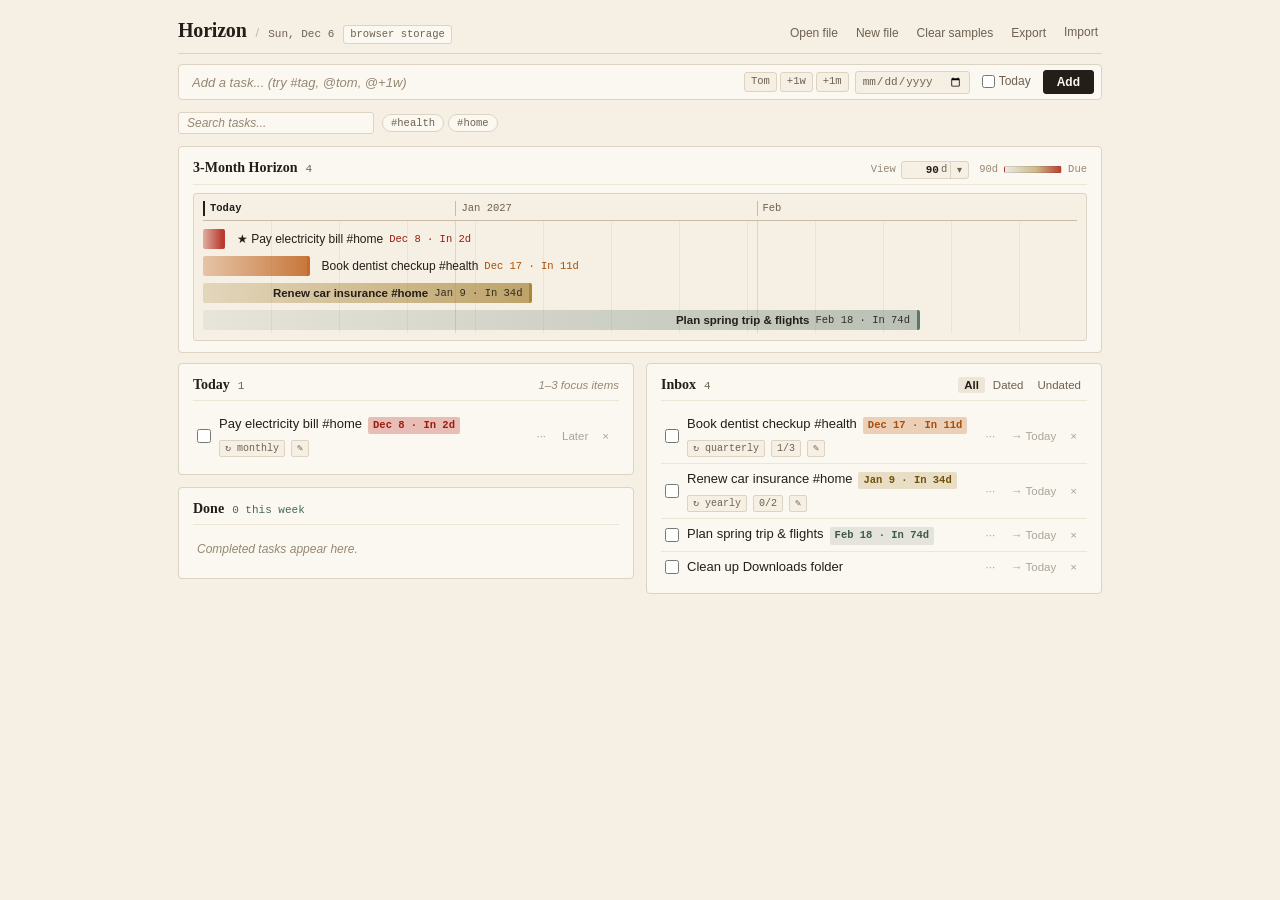
==== commit c72dfdf7: "Add custom horizon days input, preset dropdown, and adaptive axis" ====
--- a/horizon-portable.html
+++ b/horizon-portable.html
@@ -497,7 +497,7 @@
   font-size: 11px;
 }
 
-/* Paper Desk Horizon Header & Zoom Switcher */
+/* Paper Desk Horizon Header & Custom Days Range Control */
 .horizon-head-right {
   display: inline-flex;
   align-items: center;
@@ -505,36 +505,126 @@
   flex-wrap: wrap;
 }
 
-.zoom-switcher {
+.horizon-range {
   display: inline-flex;
   align-items: center;
-  gap: 1px;
+  gap: 5px;
+}
+
+.horizon-range-label {
+  font-family: var(--mono);
+  font-size: 10.5px;
+  color: var(--soft);
+  user-select: none;
+}
+
+.horizon-combo {
+  position: relative;
+  display: inline-flex;
+  align-items: center;
   background: var(--bg);
   border: 1px solid var(--border);
   border-radius: 3px;
-  padding: 1px;
-}
-
-.zoom-btn {
+  transition: border-color 0.12s ease, background 0.12s ease;
+}
+
+.horizon-combo:focus-within {
+  border-color: var(--ink);
+  background: var(--surface);
+}
+
+.horizon-days-input {
+  width: 38px;
+  border: none;
+  background: transparent;
+  color: var(--ink);
   font-family: var(--mono);
+  font-size: 11px;
+  font-weight: 700;
+  font-variant-numeric: tabular-nums;
+  text-align: right;
+  padding: 2px 1px 2px 5px;
+  outline: none;
+}
+
+.horizon-days-input:focus-visible {
+  outline: none;
+}
+
+.horizon-days-unit {
+  font-family: var(--mono);
+  font-size: 10.5px;
+  color: var(--muted);
+  padding: 0 3px 0 1px;
+  user-select: none;
+}
+
+.horizon-preset-toggle {
+  border: none;
+  border-left: 1px solid var(--border);
+  background: transparent;
+  color: var(--muted);
   font-size: 10px;
-  color: var(--muted);
+  line-height: 1;
+  padding: 3px 6px;
+  border-radius: 0 2px 2px 0;
+}
+
+.horizon-preset-toggle:hover,
+.horizon-preset-toggle[aria-expanded="true"] {
+  background: var(--surface-alt);
+  color: var(--ink);
+}
+
+.horizon-preset-menu {
+  position: absolute;
+  top: calc(100% + 4px);
+  right: 0;
+  z-index: 50;
+  min-width: 132px;
+  background: var(--surface);
+  border: 1px solid var(--border-strong);
+  border-radius: var(--radius);
+  box-shadow: 0 6px 16px rgba(35, 30, 24, 0.12);
+  padding: 3px;
+  display: flex;
+  flex-direction: column;
+  gap: 1px;
+}
+
+.horizon-preset-option {
+  display: flex;
+  align-items: center;
+  justify-content: space-between;
+  gap: 12px;
+  width: 100%;
+  border: none;
   background: transparent;
-  border: none;
+  color: var(--ink);
+  font-family: var(--mono);
+  font-size: 11px;
+  padding: 4px 7px;
   border-radius: 2px;
-  padding: 1px 6px;
-  line-height: 1.4;
-}
-
-.zoom-btn:hover {
-  color: var(--ink);
-}
-
-.zoom-btn.active {
-  background: var(--surface);
-  color: var(--ink);
+  text-align: left;
+  white-space: nowrap;
+}
+
+.horizon-preset-option:hover,
+.horizon-preset-option:focus-visible {
+  background: var(--surface-alt);
+}
+
+.horizon-preset-option.active {
+  background: var(--bg);
   font-weight: 700;
-  box-shadow: 0 0 0 1px var(--border-strong);
+  box-shadow: inset 0 0 0 1px var(--border-strong);
+}
+
+.preset-hint {
+  font-family: inherit;
+  font-size: 10px;
+  font-weight: 400;
+  color: var(--soft);
 }
 
 .legend {
@@ -657,6 +747,17 @@
   border-left: 2px solid var(--ink);
   color: var(--ink);
   font-weight: 700;
+}
+
+.month-marker.is-accent {
+  border-left: 1px solid var(--border-strong);
+  color: var(--ink);
+  font-weight: 600;
+}
+
+.month-marker.is-minor {
+  border-left: 1px solid var(--border);
+  color: var(--soft);
 }
 
 .timeline-grid {
@@ -1446,10 +1547,43 @@
           <span class="meta-mono" id="timeline-count">0</span>
         </div>
         <div class="horizon-head-right">
-          <div class="zoom-switcher" role="group" aria-label="Horizon zoom">
-            <button type="button" class="zoom-btn" data-horizon="30">30d</button>
-            <button type="button" class="zoom-btn active" data-horizon="90">90d</button>
-            <button type="button" class="zoom-btn" data-horizon="180">180d</button>
+          <div class="horizon-range" id="horizon-range">
+            <label class="horizon-range-label" for="horizon-days-input">View</label>
+            <div class="horizon-combo">
+              <input
+                type="text"
+                inputmode="numeric"
+                id="horizon-days-input"
+                class="horizon-days-input"
+                value="90"
+                maxlength="4"
+                autocomplete="off"
+                role="combobox"
+                aria-label="Horizon view in days"
+                aria-expanded="false"
+                aria-controls="horizon-preset-menu"
+                aria-autocomplete="none"
+                title="Enter any number of days (1–730) or choose a preset"
+              />
+              <span class="horizon-days-unit" aria-hidden="true">d</span>
+              <button
+                type="button"
+                id="horizon-preset-toggle"
+                class="horizon-preset-toggle"
+                aria-label="Choose horizon preset"
+                aria-expanded="false"
+                aria-controls="horizon-preset-menu"
+                title="Quick presets"
+              >▾</button>
+              <div class="horizon-preset-menu hidden" id="horizon-preset-menu" role="listbox" aria-label="Horizon presets">
+                <button type="button" class="horizon-preset-option" role="option" data-horizon="7"><span>7d</span><span class="preset-hint">1 week</span></button>
+                <button type="button" class="horizon-preset-option" role="option" data-horizon="14"><span>14d</span><span class="preset-hint">2 weeks</span></button>
+                <button type="button" class="horizon-preset-option" role="option" data-horizon="30"><span>30d</span><span class="preset-hint">1 month</span></button>
+                <button type="button" class="horizon-preset-option" role="option" data-horizon="90"><span>90d</span><span class="preset-hint">3 months</span></button>
+                <button type="button" class="horizon-preset-option" role="option" data-horizon="180"><span>180d</span><span class="preset-hint">6 months</span></button>
+                <button type="button" class="horizon-preset-option" role="option" data-horizon="365"><span>365d</span><span class="preset-hint">1 year</span></button>
+              </div>
+            </div>
           </div>
           <div class="legend" aria-hidden="true">
             <span id="legend-horizon-label">90d</span>
@@ -1545,6 +1679,11 @@
  */
 
 const HORIZON_DAYS = 90; // 3 months zoomed out (default)
+const MIN_HORIZON_DAYS = 1;
+const MAX_HORIZON_DAYS = 730;
+const HORIZON_PRESETS = [7, 14, 30, 90, 180, 365];
+const SHORT_WEEKDAYS = ["Sun", "Mon", "Tue", "Wed", "Thu", "Fri", "Sat"];
+const SHORT_MONTHS = ["Jan", "Feb", "Mar", "Apr", "May", "Jun", "Jul", "Aug", "Sep", "Oct", "Nov", "Dec"];
 const VALID_RECURRENCES = ["", "weekly", "monthly", "quarterly", "yearly"];
 const LOGIC_VALID_STATUSES = ["inbox", "today", "done"];
 const LOGIC_DATE_KEY_PATTERN = /^\d{4}-\d{2}-\d{2}$/;
@@ -1696,6 +1835,44 @@
 }
 
 /**
+ * Parse and clamp a custom horizon length in days (1..730).
+ * Accepts numbers or strings like "14" or "14d". Returns fallback if invalid.
+ */
+function parseHorizonDays(raw, fallback = HORIZON_DAYS) {
+  const safeFallback =
+    typeof fallback === "number" && Number.isFinite(fallback) && fallback >= MIN_HORIZON_DAYS
+      ? Math.min(MAX_HORIZON_DAYS, Math.max(MIN_HORIZON_DAYS, Math.round(fallback)))
+      : HORIZON_DAYS;
+
+  let parsed = NaN;
+  if (typeof raw === "number") {
+    parsed = Number.isFinite(raw) ? Math.round(raw) : NaN;
+  } else if (typeof raw === "string") {
+    const match = /^\s*(\d+)\s*d?\s*$/i.exec(raw);
+    if (match) parsed = parseInt(match[1], 10);
+  }
+
+  if (!Number.isFinite(parsed) || parsed < MIN_HORIZON_DAYS) return safeFallback;
+  return Math.min(MAX_HORIZON_DAYS, Math.max(MIN_HORIZON_DAYS, parsed));
+}
+
+/**
+ * Human-friendly section heading for any horizon length in days.
+ */
+function getHorizonHeadingText(days) {
+  const d = parseHorizonDays(days, HORIZON_DAYS);
+  if (d === 1) return "1-Day Horizon";
+  if (d === 7) return "1-Week Horizon";
+  if (d === 14) return "2-Week Horizon";
+  if (d === 21) return "3-Week Horizon";
+  if (d === 90) return "3-Month Horizon";
+  if (d === 180) return "6-Month Horizon";
+  if (d === 365) return "1-Year Horizon";
+  if (d === 730) return "2-Year Horizon";
+  return `${d}-Day Horizon`;
+}
+
+/**
  * Build the month markers along the horizon strip (Today + each upcoming month's 1st).
  */
 function getMonthMarkers(today = new Date(), horizonDays = HORIZON_DAYS) {
@@ -1724,6 +1901,285 @@
     }
   }
   return markers;
+}
+
+/**
+ * Adaptive axis labels and vertical grid lines for ANY horizon length (1..730 days).
+ * - Short views (<= 21d): subtle daily grid lines (stronger on Mondays & 1st of month)
+ *   with lighter, non-overlapping date landmarks (Option B).
+ * - Medium views (22..45d): month starts + evenly spaced short date landmarks & weekly grid.
+ * - Classic views (46..240d): month starts + 7d/14d grid ticks.
+ * - Long views (> 240d): compact month/year labels (auto-thinned for 2-year spans) + monthly grid.
+ */
+function getTimelineAxis(today = new Date(), horizonDays = HORIZON_DAYS) {
+  const horizon = parseHorizonDays(horizonDays, HORIZON_DAYS);
+  const start = new Date(today.getFullYear(), today.getMonth(), today.getDate());
+  const toPercent = (offset) => Number(((offset / horizon) * 100).toFixed(2));
+  const dateAt = (offset) => new Date(start.getFullYear(), start.getMonth(), start.getDate() + offset);
+
+  const markers = [{ label: "Today", percent: 0, isToday: true, isMajor: true, isAccent: false }];
+  const gridLines = [];
+
+  if (horizon <= 21) {
+    const minGapPct = 15;
+    const maxPct = 92;
+    const minDayGap = Math.max(1, Math.ceil((minGapPct / 100) * horizon));
+    const picked = [{ offset: 0, percent: 0 }];
+
+    const canPlace = (pct) =>
+      pct >= minGapPct &&
+      pct <= maxPct &&
+      picked.every((p) => Math.abs(p.percent - pct) >= minGapPct);
+
+    const formatShortLabel = (dt) =>
+      dt.getDate() === 1
+        ? `${SHORT_MONTHS[dt.getMonth()]} 1`
+        : `${SHORT_WEEKDAYS[dt.getDay()]} ${dt.getDate()}`;
+
+    // Subtle daily grid lines; Mondays & 1st of month stand out
+    for (let d = 1; d < horizon; d++) {
+      const dt = dateAt(d);
+      const pct = toPercent(d);
+      const isMajor = dt.getDate() === 1 || dt.getDay() === 1;
+      gridLines.push({ percent: pct, isMajor });
+    }
+
+    // Priority 1: 1st of month landmarks
+    for (let d = 1; d < horizon; d++) {
+      const dt = dateAt(d);
+      const pct = toPercent(d);
+      if (dt.getDate() === 1 && canPlace(pct)) {
+        picked.push({ offset: d, percent: pct, label: formatShortLabel(dt), isMajor: true, isAccent: true });
+      }
+    }
+
+    // Priority 2: Monday landmarks
+    for (let d = 1; d < horizon; d++) {
+      const dt = dateAt(d);
+      const pct = toPercent(d);
+      if (dt.getDay() === 1 && canPlace(pct)) {
+        picked.push({ offset: d, percent: pct, label: formatShortLabel(dt), isMajor: true, isAccent: true });
+      }
+    }
+
+    picked.sort((a, b) => a.offset - b.offset);
+
+    // Priority 3: Fill wide gaps with lighter intermediate day landmarks
+    const anchors = [...picked, { offset: horizon, percent: 100 }];
+    const fillers = [];
+    for (let i = 0; i < anchors.length - 1; i++) {
+      const a = anchors[i];
+      const b = anchors[i + 1];
+      const spanPct = b.percent - a.percent;
+      const spanDays = b.offset - a.offset;
+      if (spanPct < minGapPct * 2 || spanDays < minDayGap * 2) continue;
+
+      const maxPossible = Math.floor(spanDays / minDayGap) - 1;
+      const desired = Math.max(1, Math.round(spanPct / 22) - 1);
+      const count = Math.min(desired, maxPossible);
+      if (count <= 0) continue;
+
+      for (let k = 1; k <= count; k++) {
+        const d = Math.round(a.offset + (spanDays * k) / (count + 1));
+        if (d <= a.offset || d >= b.offset || d >= horizon) continue;
+        const pct = toPercent(d);
+        if (canPlace(pct)) {
+          const dt = dateAt(d);
+          const item = { offset: d, percent: pct, label: formatShortLabel(dt), isMajor: false, isAccent: false };
+          picked.push(item);
+          fillers.push(item);
+        }
+      }
+    }
+
+    picked
+      .filter((p) => p.offset > 0)
+      .sort((a, b) => a.offset - b.offset)
+      .forEach((p) => {
+        markers.push({
+          label: p.label,
+          percent: p.percent,
+          isToday: false,
+          isMajor: p.isMajor,
+          isAccent: p.isAccent,
+        });
+      });
+
+    return { markers, gridLines };
+  }
+
+  if (horizon <= 45) {
+    const minGapPct = 16;
+    const maxPct = 92;
+    const minDayGap = Math.max(1, Math.ceil((minGapPct / 100) * horizon));
+    const majorOffsets = new Set();
+    const picked = [{ offset: 0, percent: 0 }];
+
+    const canPlace = (pct) =>
+      pct >= minGapPct &&
+      pct <= maxPct &&
+      picked.every((p) => Math.abs(p.percent - pct) >= minGapPct);
+
+    for (let d = 1; d < horizon; d++) {
+      const dt = dateAt(d);
+      if (dt.getDate() === 1) {
+        const pct = toPercent(d);
+        majorOffsets.add(d);
+        gridLines.push({ percent: pct, isMajor: true });
+        if (pct >= 10 && pct <= maxPct) {
+          const label =
+            dt.getMonth() === 0
+              ? `${SHORT_MONTHS[0]} ${dt.getFullYear()}`
+              : SHORT_MONTHS[dt.getMonth()];
+          picked.push({ offset: d, percent: pct, label, isMajor: true, isAccent: true });
+        }
+      }
+    }
+
+    for (let d = 7; d < horizon; d += 7) {
+      if (!majorOffsets.has(d)) {
+        gridLines.push({ percent: toPercent(d), isMajor: false });
+      }
+    }
+    gridLines.sort((a, b) => a.percent - b.percent);
+
+    picked.sort((a, b) => a.offset - b.offset);
+    const anchors = [...picked, { offset: horizon, percent: 100 }];
+    for (let i = 0; i < anchors.length - 1; i++) {
+      const a = anchors[i];
+      const b = anchors[i + 1];
+      const spanPct = b.percent - a.percent;
+      const spanDays = b.offset - a.offset;
+      if (spanPct < minGapPct * 2 || spanDays < minDayGap * 2) continue;
+
+      const maxPossible = Math.floor(spanDays / minDayGap) - 1;
+      const desired = Math.max(1, Math.round(spanPct / 26) - 1);
+      const count = Math.min(desired, maxPossible);
+      if (count <= 0) continue;
+
+      for (let k = 1; k <= count; k++) {
+        let d = Math.round(a.offset + (spanDays * k) / (count + 1));
+        // Nudge by up to +-2 days to land on a Monday if it stays well-spaced
+        for (const delta of [0, -1, 1, -2, 2]) {
+          const cand = d + delta;
+          if (cand > a.offset && cand < b.offset && cand < horizon) {
+            if (dateAt(cand).getDay() === 1 && canPlace(toPercent(cand))) {
+              d = cand;
+              break;
+            }
+          }
+        }
+        if (d <= a.offset || d >= b.offset || d >= horizon) continue;
+        const pct = toPercent(d);
+        if (canPlace(pct)) {
+          const dt = dateAt(d);
+          picked.push({
+            offset: d,
+            percent: pct,
+            label: `${SHORT_MONTHS[dt.getMonth()]} ${dt.getDate()}`,
+            isMajor: false,
+            isAccent: false,
+          });
+        }
+      }
+    }
+
+    picked
+      .filter((p) => p.offset > 0)
+      .sort((a, b) => a.offset - b.offset)
+      .forEach((p) => {
+        markers.push({
+          label: p.label,
+          percent: p.percent,
+          isToday: false,
+          isMajor: p.isMajor,
+          isAccent: p.isAccent,
+        });
+      });
+
+    return { markers, gridLines };
+  }
+
+  if (horizon <= 240) {
+    const monthMarkers = getMonthMarkers(start, horizon);
+    monthMarkers.forEach((m) => {
+      if (!m.isToday) {
+        markers.push({
+          label: m.label,
+          percent: m.percent,
+          isToday: false,
+          isMajor: true,
+          isAccent: false,
+        });
+        gridLines.push({ percent: m.percent, isMajor: true });
+      }
+    });
+
+    const tickStep = horizon > 90 ? 14 : 7;
+    for (let d = tickStep; d < horizon; d += tickStep) {
+      gridLines.push({ percent: toPercent(d), isMajor: false });
+    }
+    gridLines.sort((a, b) => a.percent - b.percent);
+    return { markers, gridLines };
+  }
+
+  // Long range (> 240d, e.g. 365d / 730d): monthly grid, compact labels, auto-thinned if > 1 year
+  const minGapPct = 7.5;
+  const maxPct = 94;
+  const monthStarts = [];
+  for (let d = 1; d < horizon; d++) {
+    const dt = dateAt(d);
+    if (dt.getDate() === 1) {
+      const pct = toPercent(d);
+      const isJan = dt.getMonth() === 0;
+      const shortYear = String(dt.getFullYear()).slice(-2);
+      const label = isJan ? `${SHORT_MONTHS[0]} '${shortYear}` : SHORT_MONTHS[dt.getMonth()];
+      monthStarts.push({ offset: d, percent: pct, isJan, label });
+    }
+  }
+
+  const picked = [{ offset: 0, percent: 0 }];
+  const canPlace = (pct) =>
+    pct >= minGapPct &&
+    pct <= maxPct &&
+    picked.every((p) => Math.abs(p.percent - pct) >= minGapPct);
+
+  // Anchor January year rollovers first
+  monthStarts.forEach((m) => {
+    if (m.isJan && canPlace(m.percent)) {
+      picked.push({ ...m, isMajor: true, isAccent: true });
+    }
+  });
+
+  // Fill remaining months cleanly
+  monthStarts.forEach((m) => {
+    if (!m.isJan && canPlace(m.percent)) {
+      picked.push({ ...m, isMajor: true, isAccent: false });
+    }
+  });
+
+  const labeledOffsets = new Set(picked.filter((p) => p.offset > 0).map((p) => p.offset));
+  monthStarts.forEach((m) => {
+    gridLines.push({
+      percent: m.percent,
+      isMajor: m.isJan || labeledOffsets.has(m.offset),
+    });
+  });
+
+  picked
+    .filter((p) => p.offset > 0)
+    .sort((a, b) => a.offset - b.offset)
+    .forEach((p) => {
+      markers.push({
+        label: p.label,
+        percent: p.percent,
+        isToday: false,
+        isMajor: true,
+        isAccent: p.isAccent,
+      });
+    });
+
+  return { markers, gridLines };
 }
 
 /**
@@ -2072,6 +2528,9 @@
 if (typeof module !== "undefined" && module.exports) {
   module.exports = {
     HORIZON_DAYS,
+    MIN_HORIZON_DAYS,
+    MAX_HORIZON_DAYS,
+    HORIZON_PRESETS,
     VALID_RECURRENCES,
     toDateKey,
     parseDateKey,
@@ -2081,7 +2540,10 @@
     formatShortDate,
     getGradientStyle,
     getTimelineWidthPercent,
+    parseHorizonDays,
+    getHorizonHeadingText,
     getMonthMarkers,
+    getTimelineAxis,
     countCompletedThisWeek,
     sortTasksByUrgency,
     getNextRecurrenceDate,
@@ -2120,7 +2582,6 @@
 const MAX_UNDO_STEPS = 15;
 const MTIME_TOLERANCE_MS = 50;
 const UNDO_COALESCE_MS = 1500;
-const ALLOWED_HORIZONS = [30, 90, 180];
 const RECURRENCE_OPTIONS = [
   { value: "", label: "None" },
   { value: "weekly", label: "Weekly" },
@@ -2232,12 +2693,46 @@
 
 function loadSavedHorizonDays() {
   try {
-    const saved = Number(localStorage.getItem(HORIZON_ZOOM_KEY));
-    if (ALLOWED_HORIZONS.includes(saved)) return saved;
+    return parseHorizonDays(localStorage.getItem(HORIZON_ZOOM_KEY), HORIZON_DAYS);
   } catch {
     // ignore storage access issues
   }
   return HORIZON_DAYS;
+}
+
+function setHorizonDays(rawValue) {
+  const nextDays = parseHorizonDays(rawValue, horizonDays);
+  const changed = nextDays !== horizonDays;
+  horizonDays = nextDays;
+  const inputEl = document.getElementById("horizon-days-input");
+  if (inputEl) {
+    inputEl.value = String(horizonDays);
+  }
+  if (changed) {
+    try {
+      localStorage.setItem(HORIZON_ZOOM_KEY, String(horizonDays));
+    } catch {
+      // ignore storage errors
+    }
+    renderTimeline();
+    renderLists();
+  }
+}
+
+function setHorizonMenuOpen(open) {
+  const menu = document.getElementById("horizon-preset-menu");
+  const toggle = document.getElementById("horizon-preset-toggle");
+  const input = document.getElementById("horizon-days-input");
+  if (!menu || !toggle || !input) return;
+  const isOpen = Boolean(open);
+  menu.classList.toggle("hidden", !isOpen);
+  toggle.setAttribute("aria-expanded", String(isOpen));
+  input.setAttribute("aria-expanded", String(isOpen));
+}
+
+function isHorizonMenuOpen() {
+  const menu = document.getElementById("horizon-preset-menu");
+  return Boolean(menu && !menu.classList.contains("hidden"));
 }
 
 function extractSafeUrls(notesText) {
@@ -3359,12 +3854,6 @@
 
 // --- Rendering ---
 
-function getHorizonHeadingText(days) {
-  if (days === 30) return "30-Day Horizon";
-  if (days === 180) return "6-Month Horizon";
-  return "3-Month Horizon";
-}
-
 function renderHeader() {
   const now = new Date();
   document.getElementById("today-label").textContent = now.toLocaleDateString("en-US", {
@@ -3422,10 +3911,15 @@
 
   document.getElementById("horizon-heading").textContent = getHorizonHeadingText(horizonDays);
   document.getElementById("legend-horizon-label").textContent = `${horizonDays}d`;
-  document.querySelectorAll(".zoom-btn").forEach((btn) => {
-    const isActive = Number(btn.dataset.horizon) === horizonDays;
-    btn.classList.toggle("active", isActive);
-    btn.setAttribute("aria-pressed", String(isActive));
+
+  const horizonInput = document.getElementById("horizon-days-input");
+  if (horizonInput && document.activeElement !== horizonInput) {
+    horizonInput.value = String(horizonDays);
+  }
+  document.querySelectorAll(".horizon-preset-option").forEach((opt) => {
+    const isActive = Number(opt.dataset.horizon) === horizonDays;
+    opt.classList.toggle("active", isActive);
+    opt.setAttribute("aria-selected", String(isActive));
   });
 
   monthsEl.replaceChildren();
@@ -3436,31 +3930,26 @@
   const now = new Date();
   const todayStr = toDateKey(now);
 
-  // Month axis markers
-  const markers = getMonthMarkers(now, horizonDays);
+  // Adaptive axis markers & vertical grid lines
+  const { markers, gridLines } = getTimelineAxis(now, horizonDays);
   markers.forEach((m) => {
     const el = document.createElement("div");
-    el.className = `month-marker${m.isToday ? " is-today" : ""}`;
+    const cls = ["month-marker"];
+    if (m.isToday) cls.push("is-today");
+    else if (m.isAccent) cls.push("is-accent");
+    else if (!m.isMajor) cls.push("is-minor");
+    el.className = cls.join(" ");
     el.style.left = `${m.percent}%`;
     el.textContent = m.label;
     monthsEl.appendChild(el);
-
-    if (!m.isToday) {
-      const line = document.createElement("div");
-      line.className = "grid-line is-major";
-      line.style.left = `${m.percent}%`;
-      gridEl.appendChild(line);
-    }
-  });
-
-  // Subtle interval ticks
-  const tickStep = horizonDays > 90 ? 14 : 7;
-  for (let d = tickStep; d < horizonDays; d += tickStep) {
-    const tick = document.createElement("div");
-    tick.className = "grid-line";
-    tick.style.left = `${(d / horizonDays) * 100}%`;
-    gridEl.appendChild(tick);
-  }
+  });
+
+  gridLines.forEach((g) => {
+    const line = document.createElement("div");
+    line.className = `grid-line${g.isMajor ? " is-major" : ""}`;
+    line.style.left = `${g.percent}%`;
+    gridEl.appendChild(line);
+  });
 
   // Active tasks with a deadline OR currently in Today's Focus, filtered by search/#tag
   const timelineTasks = sortTasksByUrgency(
@@ -4392,20 +4881,92 @@
     renderAll();
   });
 
-  // Horizon Zoom Switcher
-  document.querySelectorAll(".zoom-btn").forEach((btn) => {
-    btn.addEventListener("click", () => {
-      const nextDays = Number(btn.dataset.horizon);
-      if (!ALLOWED_HORIZONS.includes(nextDays)) return;
-      horizonDays = nextDays;
-      try {
-        localStorage.setItem(HORIZON_ZOOM_KEY, String(horizonDays));
-      } catch {
-        // ignore
+  // Custom Horizon Days Input & Preset Dropdown (no scroll-wheel binding)
+  const horizonRangeEl = document.getElementById("horizon-range");
+  const horizonDaysInput = document.getElementById("horizon-days-input");
+  const horizonPresetToggle = document.getElementById("horizon-preset-toggle");
+  const horizonPresetOptions = Array.from(document.querySelectorAll(".horizon-preset-option"));
+
+  let horizonEditCancelled = false;
+  horizonDaysInput.addEventListener("focus", () => {
+    horizonDaysInput.select();
+  });
+  horizonDaysInput.addEventListener("keydown", (e) => {
+    if (e.key === "Enter") {
+      e.preventDefault();
+      setHorizonDays(horizonDaysInput.value);
+      setHorizonMenuOpen(false);
+      horizonDaysInput.blur();
+    } else if (e.key === "Escape") {
+      e.preventDefault();
+      e.stopPropagation();
+      horizonEditCancelled = true;
+      horizonDaysInput.value = String(horizonDays);
+      setHorizonMenuOpen(false);
+      horizonDaysInput.blur();
+    } else if (e.key === "ArrowDown") {
+      e.preventDefault();
+      setHorizonMenuOpen(true);
+      const activeOpt =
+        horizonPresetOptions.find((opt) => opt.classList.contains("active")) ||
+        horizonPresetOptions[0];
+      if (activeOpt) activeOpt.focus();
+    }
+  });
+  horizonDaysInput.addEventListener("blur", (e) => {
+    if (horizonEditCancelled) {
+      horizonEditCancelled = false;
+      return;
+    }
+    if (e.relatedTarget && horizonRangeEl.contains(e.relatedTarget)) {
+      return;
+    }
+    setHorizonDays(horizonDaysInput.value);
+  });
+
+  horizonPresetToggle.addEventListener("mousedown", (e) => {
+    e.preventDefault();
+  });
+  horizonPresetToggle.addEventListener("click", () => {
+    const nextOpen = !isHorizonMenuOpen();
+    setHorizonMenuOpen(nextOpen);
+  });
+
+  horizonPresetOptions.forEach((opt, idx) => {
+    opt.addEventListener("mousedown", (e) => {
+      e.preventDefault();
+    });
+    opt.addEventListener("click", () => {
+      setHorizonDays(Number(opt.dataset.horizon));
+      setHorizonMenuOpen(false);
+      horizonDaysInput.blur();
+    });
+    opt.addEventListener("keydown", (e) => {
+      if (e.key === "ArrowDown") {
+        e.preventDefault();
+        horizonPresetOptions[(idx + 1) % horizonPresetOptions.length].focus();
+      } else if (e.key === "ArrowUp") {
+        e.preventDefault();
+        horizonPresetOptions[(idx - 1 + horizonPresetOptions.length) % horizonPresetOptions.length].focus();
+      } else if (e.key === "Escape") {
+        e.preventDefault();
+        e.stopPropagation();
+        setHorizonMenuOpen(false);
+        horizonDaysInput.focus();
       }
-      renderTimeline();
-      renderLists();
     });
+  });
+
+  document.addEventListener("pointerdown", (e) => {
+    if (isHorizonMenuOpen() && !horizonRangeEl.contains(e.target)) {
+      setHorizonMenuOpen(false);
+    }
+  });
+
+  horizonRangeEl.addEventListener("focusout", (e) => {
+    if (!e.relatedTarget || !horizonRangeEl.contains(e.relatedTarget)) {
+      setHorizonMenuOpen(false);
+    }
   });
 
   // Timeline & Done "Show all (N) / Show less" toggles
@@ -4467,6 +5028,10 @@
     const activeEl = document.activeElement;
 
     if (e.key === "Escape") {
+      if (isHorizonMenuOpen()) {
+        setHorizonMenuOpen(false);
+        return;
+      }
       if (
         activeEl &&
         (activeEl.tagName === "INPUT" ||
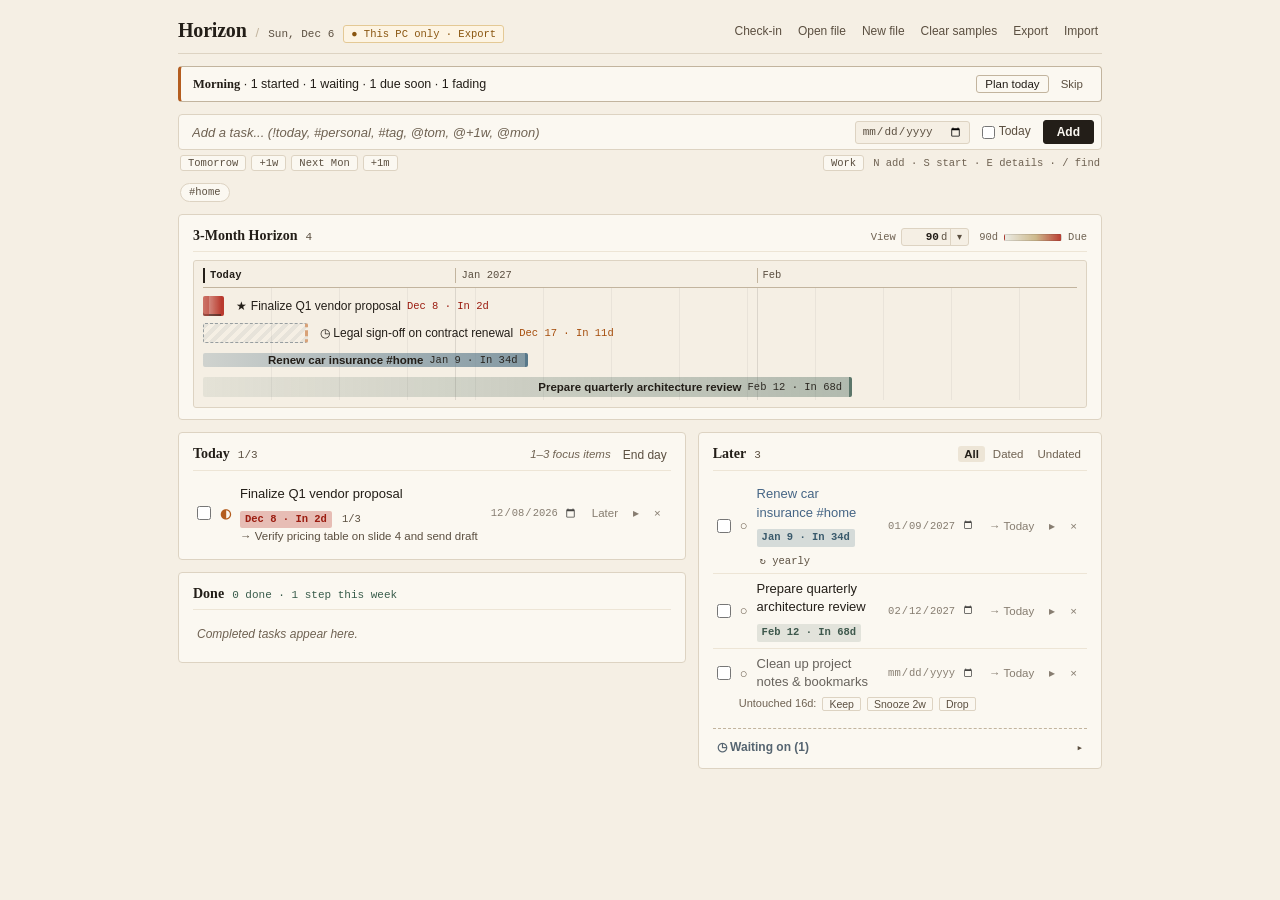
==== commit 27e6e8c7: "Merge Horizon v2 (origin/main) with custom horizon days, recurrence, and tags" ====
--- a/horizon-portable.html
+++ b/horizon-portable.html
@@ -10,15 +10,19 @@
   --surface: #fbf8f1;
   --surface-alt: #ede5d6;
   --border: #ddd3c2;
-  --border-strong: #c8bca8;
+  --border-strong: #c2b49e;
   --ink: #231e18;
-  --muted: #6e6150;
-  --soft: #968773;
-  --danger: #b93a2e;
-  --ok: #466958;
-  --amber-bg: #fbf0d9;
-  --amber-border: #d9b874;
-  --amber-ink: #5d400e;
+  --muted: #5b4f40;
+  --soft: #6f6252;
+  --danger: #b03227;
+  --danger-bg: #f9eae7;
+  --amber: #8a5610;
+  --amber-bg: #fdf4e3;
+  --ok: #395c4b;
+  --ok-bg: #edf5ef;
+  --started: #b45d1f;
+  --waiting: #556470;
+  --personal: #456585;
   --radius: 4px;
   --serif: Georgia, "Times New Roman", serif;
   --mono: ui-monospace, "Cascadia Mono", Consolas, "Courier New", monospace;
@@ -41,18 +45,26 @@
   display: none !important;
 }
 
-button,
-label.text-btn {
+.sr-only {
+  position: absolute;
+  width: 1px;
+  height: 1px;
+  padding: 0;
+  margin: -1px;
+  overflow: hidden;
+  clip: rect(0, 0, 0, 0);
+  border: 0;
+}
+
+button {
   font-family: inherit;
   cursor: pointer;
 }
 
 button:focus-visible,
-a:focus-visible,
 select:focus-visible,
 textarea:focus-visible,
-input:focus-visible,
-label.text-btn:focus-within {
+input:focus-visible {
   outline: 2px solid var(--ink);
   outline-offset: 1px;
 }
@@ -63,13 +75,13 @@
   padding: 16px 18px 48px;
   display: flex;
   flex-direction: column;
-  gap: 10px;
+  gap: 12px;
 }
 
 /* Top Bar */
 .topbar {
   display: flex;
-  align-items: baseline;
+  align-items: center;
   justify-content: space-between;
   gap: 10px;
   padding-bottom: 8px;
@@ -104,42 +116,40 @@
   font-variant-numeric: tabular-nums;
 }
 
-.storage-tag {
+/* Honest Storage Status Pill */
+.status-pill {
   font-family: var(--mono);
   font-size: 10.5px;
-  color: var(--muted);
+  border-radius: 3px;
+  padding: 2px 7px;
   border: 1px solid var(--border);
   background: var(--surface);
-  border-radius: 3px;
-  padding: 1px 6px;
-}
-
-.storage-tag.is-linked {
+  color: var(--muted);
+}
+
+.status-pill.is-synced {
   color: var(--ok);
   border-color: #b7cbbd;
-  background: #eff5f0;
-}
-
-.reconnect-btn {
-  font-family: var(--mono);
-  font-size: 10.5px;
+  background: var(--ok-bg);
+}
+
+.status-pill.is-local {
+  color: var(--amber);
+  border-color: #e4c995;
+  background: var(--amber-bg);
+}
+
+.status-pill.is-error {
+  color: var(--danger);
+  border-color: #e4b5ae;
+  background: var(--danger-bg);
   font-weight: 600;
-  color: var(--amber-ink);
-  background: var(--amber-bg);
-  border: 1px solid var(--amber-border);
-  border-radius: 3px;
-  padding: 2px 8px;
-  transition: background 0.12s ease;
-}
-
-.reconnect-btn:hover {
-  background: #f6e4be;
 }
 
 .topbar-right {
   display: flex;
   align-items: center;
-  gap: 10px;
+  gap: 8px;
   flex-wrap: wrap;
 }
 
@@ -149,6 +159,7 @@
   padding: 2px 4px;
   font-size: 12px;
   color: var(--muted);
+  border-radius: 2px;
 }
 
 .text-btn:hover {
@@ -156,47 +167,39 @@
   text-decoration: underline;
 }
 
-/* Conflict & Import Paper Banners */
-.paper-banner {
+/* Inline System Alert / Sync Banner */
+.system-banner {
   display: flex;
   align-items: center;
   justify-content: space-between;
+  gap: 10px;
   flex-wrap: wrap;
-  gap: 8px;
   padding: 7px 11px;
   border-radius: var(--radius);
   font-size: 12px;
-}
-
-.conflict-banner {
+  border: 1px solid #e4c995;
   background: var(--amber-bg);
-  border: 1px solid var(--amber-border);
-  color: var(--amber-ink);
-}
-
-.import-banner {
-  background: var(--surface);
-  border: 1px solid var(--border-strong);
   color: var(--ink);
 }
 
-.banner-msg {
-  font-weight: 600;
-}
-
-.banner-actions {
-  display: inline-flex;
+.system-banner.is-error {
+  border-color: #e4b5ae;
+  background: var(--danger-bg);
+  color: var(--danger);
+}
+
+.system-banner-actions {
+  display: flex;
   align-items: center;
   gap: 6px;
-  flex-wrap: wrap;
 }
 
 .banner-btn {
+  border: 1px solid var(--border-strong);
   background: var(--surface);
   color: var(--ink);
-  border: 1px solid var(--border-strong);
   border-radius: 3px;
-  padding: 3px 9px;
+  padding: 2px 8px;
   font-size: 11.5px;
   font-weight: 500;
 }
@@ -205,27 +208,13 @@
   background: var(--surface-alt);
 }
 
-.banner-btn.is-primary {
-  background: var(--ink);
-  color: var(--surface);
-  border-color: var(--ink);
-}
-
-.banner-btn.is-primary:hover {
-  background: #3b3329;
-}
-
-.banner-btn.is-danger {
-  background: var(--danger);
-  color: #fdfaf4;
-  border-color: var(--danger);
-}
-
-.banner-btn.is-danger:hover {
-  filter: brightness(0.93);
-}
-
-/* Capture Bar */
+/* Capture Bar + Quick Chips */
+.capture-wrap {
+  display: flex;
+  flex-direction: column;
+  gap: 5px;
+}
+
 .capture-bar {
   display: flex;
   align-items: center;
@@ -234,63 +223,238 @@
   border: 1px solid var(--border);
   border-radius: var(--radius);
   padding: 5px 7px;
+}
+
+.capture-bar:focus-within {
+  border-color: var(--border-strong);
+}
+
+.capture-chips {
+  display: flex;
+  align-items: center;
+  justify-content: space-between;
+  gap: 8px;
   flex-wrap: wrap;
-  transition: border-color 0.12s ease, box-shadow 0.12s ease;
-}
-
-.capture-bar:focus-within {
+  padding: 0 2px;
+}
+
+.capture-chip-group {
+  display: inline-flex;
+  align-items: center;
+  gap: 5px;
+  flex-wrap: wrap;
+}
+
+.chip-btn {
+  border: 1px solid var(--border);
+  background: var(--surface);
+  color: var(--muted);
+  border-radius: 3px;
+  padding: 1px 7px;
+  font-family: var(--mono);
+  font-size: 10.5px;
+}
+
+.chip-btn:hover {
+  border-color: var(--border-strong);
+  color: var(--ink);
+}
+
+.chip-btn.is-active {
+  background: var(--surface-alt);
   border-color: var(--ink);
-  box-shadow: 0 0 0 2px rgba(35, 30, 24, 0.1);
+  color: var(--ink);
+  font-weight: 600;
+}
+
+.area-chip.is-personal {
+  border-color: #9bb1c7;
+  background: #edf3f8;
+  color: var(--personal);
+  font-weight: 600;
+}
+
+.shortcut-hint {
+  font-family: var(--mono);
+  font-size: 10.5px;
+  color: var(--soft);
+  margin-left: 4px;
+}
+
+/* Inline Morning Check-in Banner & Card Stack */
+.checkin-banner {
+  background: var(--surface);
+  border: 1px solid var(--border-strong);
+  border-left: 3px solid var(--started);
+  border-radius: var(--radius);
+  padding: 8px 12px;
+  display: flex;
+  flex-direction: column;
+  gap: 8px;
+}
+
+.checkin-summary-row {
+  display: flex;
+  align-items: center;
+  justify-content: space-between;
+  gap: 10px;
+  flex-wrap: wrap;
+  font-size: 12.5px;
+}
+
+.checkin-summary-text strong {
+  font-family: var(--serif);
+}
+
+.checkin-wins-line {
+  font-family: var(--mono);
+  font-size: 11px;
+  color: var(--ok);
+  font-weight: 600;
+}
+
+.checkin-export-row {
+  display: flex;
+  align-items: center;
+  justify-content: space-between;
+  gap: 8px;
+  flex-wrap: wrap;
+  padding-top: 6px;
+  border-top: 1px dashed var(--border);
+  font-size: 11.5px;
+  color: var(--amber);
+}
+
+.checkin-card {
+  display: flex;
+  align-items: center;
+  justify-content: space-between;
+  gap: 10px;
+  flex-wrap: wrap;
+  padding: 8px 10px;
+  background: var(--bg);
+  border: 1px solid var(--border);
+  border-radius: 3px;
+}
+
+.checkin-card-body {
+  display: flex;
+  flex-direction: column;
+  gap: 2px;
+  min-width: 0;
+  flex: 1 1 260px;
+}
+
+.checkin-card-kicker {
+  font-family: var(--mono);
+  font-size: 10.5px;
+  color: var(--soft);
+}
+
+.checkin-card-title {
+  font-size: 13px;
+  font-weight: 600;
+  color: var(--ink);
+}
+
+.checkin-card-sub {
+  font-size: 11.5px;
+  color: var(--muted);
+}
+
+.checkin-card-actions {
+  display: flex;
+  align-items: center;
+  gap: 5px;
+  flex-wrap: wrap;
+}
+
+/* Quick-Search Bar (press / to filter) */
+.search-bar {
+  display: flex;
+  align-items: center;
+  gap: 6px;
+  background: var(--surface);
+  border: 1px solid var(--border-strong);
+  border-radius: var(--radius);
+  padding: 4px 8px;
+}
+
+.search-input {
+  flex: 1;
+  min-width: 0;
+  border: none;
+  background: transparent;
+  font-size: 12.5px;
+  color: var(--ink);
+  padding: 2px 4px;
+}
+
+/* Lightweight #Tag Filter Strip */
+.tag-bar {
+  display: flex;
+  align-items: center;
+  gap: 8px;
+  flex-wrap: wrap;
+  padding: 0 2px;
+}
+
+.tag-chips {
+  display: inline-flex;
+  align-items: center;
+  flex-wrap: wrap;
+  gap: 4px;
+}
+
+.tag-chip {
+  font-family: var(--mono);
+  font-size: 10.5px;
+  color: var(--muted);
+  background: var(--surface);
+  border: 1px solid var(--border);
+  border-radius: 99px;
+  padding: 1px 8px;
+  line-height: 1.4;
+}
+
+.tag-chip:hover {
+  color: var(--ink);
+  border-color: var(--border-strong);
+  background: var(--surface-alt);
+}
+
+.tag-chip.active {
+  background: var(--ink);
+  color: var(--surface);
+  border-color: var(--ink);
+  font-weight: 600;
+}
+
+.clear-tag-btn {
+  font-size: 11px;
+  margin-left: auto;
+}
+
+.head-right {
+  display: inline-flex;
+  align-items: center;
+  gap: 8px;
 }
 
 .capture-input {
-  flex: 1 1 220px;
+  flex: 1 1 200px;
   min-width: 0;
   border: none;
   background: transparent;
   padding: 4px 6px;
   font-size: 13px;
   color: var(--ink);
-  outline: none;
-}
-
-.capture-input:focus-visible {
-  outline: none;
+  border-radius: 2px;
 }
 
 .capture-input::placeholder {
   color: var(--soft);
   font-style: italic;
-}
-
-.quick-date-pills {
-  display: inline-flex;
-  align-items: center;
-  gap: 3px;
-}
-
-.quick-pill {
-  font-family: var(--mono);
-  font-size: 10.5px;
-  color: var(--muted);
-  background: var(--bg);
-  border: 1px solid var(--border);
-  border-radius: 3px;
-  padding: 2px 6px;
-  line-height: 1.3;
-}
-
-.quick-pill:hover {
-  background: var(--surface-alt);
-  color: var(--ink);
-  border-color: var(--border-strong);
-}
-
-.quick-pill.is-active {
-  background: var(--surface-alt);
-  color: var(--ink);
-  border-color: var(--ink);
-  font-weight: 600;
 }
 
 .capture-date {
@@ -301,12 +465,6 @@
   font-family: var(--mono);
   font-size: 11px;
   padding: 3px 6px;
-  outline: none;
-}
-
-.capture-date:focus {
-  border-color: var(--ink);
-  color: var(--ink);
 }
 
 .capture-check {
@@ -318,6 +476,7 @@
   padding: 3px 6px;
   border-radius: 3px;
   user-select: none;
+  cursor: pointer;
 }
 
 .capture-check:hover {
@@ -342,97 +501,6 @@
 
 .btn-add:hover {
   background: #3b3329;
-}
-
-/* Lightweight Search & #Tag Filter Bar */
-.filter-bar {
-  display: flex;
-  align-items: center;
-  gap: 8px;
-  flex-wrap: wrap;
-  min-height: 26px;
-}
-
-.search-box {
-  position: relative;
-  display: inline-flex;
-  align-items: center;
-  width: 196px;
-  max-width: 100%;
-}
-
-.search-input {
-  width: 100%;
-  background: var(--surface);
-  border: 1px solid var(--border);
-  border-radius: 3px;
-  padding: 3px 22px 3px 8px;
-  font-size: 12px;
-  color: var(--ink);
-  outline: none;
-}
-
-.search-input::placeholder {
-  color: var(--soft);
-  font-style: italic;
-}
-
-.search-input:focus {
-  border-color: var(--border-strong);
-  background: #fffdf9;
-}
-
-.search-clear-btn {
-  position: absolute;
-  right: 3px;
-  background: none;
-  border: none;
-  color: var(--muted);
-  font-size: 13px;
-  line-height: 1;
-  padding: 2px 5px;
-  border-radius: 2px;
-}
-
-.search-clear-btn:hover {
-  color: var(--ink);
-  background: var(--surface-alt);
-}
-
-.tag-chips {
-  display: inline-flex;
-  align-items: center;
-  flex-wrap: wrap;
-  gap: 4px;
-}
-
-.tag-chip {
-  font-family: var(--mono);
-  font-size: 10.5px;
-  color: var(--muted);
-  background: var(--surface);
-  border: 1px solid var(--border);
-  border-radius: 99px;
-  padding: 1px 8px;
-  line-height: 1.4;
-}
-
-.tag-chip:hover {
-  color: var(--ink);
-  border-color: var(--border-strong);
-  background: var(--surface-alt);
-}
-
-.tag-chip.active {
-  background: var(--ink);
-  color: var(--surface);
-  border-color: var(--ink);
-  font-weight: 600;
-}
-
-.clear-filters-btn {
-  font-size: 11px;
-  margin-left: auto;
 }
 
 /* Warm Paper Editorial Blocks */
@@ -484,20 +552,26 @@
   font-weight: 600;
 }
 
-.section-foot {
-  margin-top: 6px;
-  padding-top: 4px;
-  border-top: 1px dashed var(--surface-alt);
+/* Inline Today Cap Swap Prompt */
+.swap-prompt {
   display: flex;
-  justify-content: flex-end;
-}
-
-.show-more-btn {
-  font-family: var(--mono);
-  font-size: 11px;
-}
-
-/* Paper Desk Horizon Header & Custom Days Range Control */
+  flex-wrap: wrap;
+  align-items: center;
+  gap: 6px;
+  margin-bottom: 8px;
+  padding: 7px 9px;
+  background: var(--amber-bg);
+  border: 1px solid #e4c995;
+  border-radius: 3px;
+  font-size: 12px;
+}
+
+.swap-prompt-label {
+  font-weight: 600;
+  color: var(--amber);
+}
+
+/* Paper Desk Horizon Header, Custom Days Control & Timeline */
 .horizon-head-right {
   display: inline-flex;
   align-items: center;
@@ -656,7 +730,7 @@
   gap: 6px;
   margin-bottom: 8px;
   padding: 5px 8px;
-  background: #f9eae7;
+  background: var(--danger-bg);
   border: 1px solid #e4bdb6;
   border-radius: 3px;
   font-size: 11.5px;
@@ -788,12 +862,20 @@
   gap: 5px;
   max-height: 224px;
   overflow-y: auto;
-  padding-right: 2px;
+  scrollbar-gutter: stable;
 }
 
 .timeline-lanes.is-expanded {
   max-height: none;
   overflow-y: visible;
+}
+
+.section-foot {
+  margin-top: 6px;
+  padding-top: 4px;
+  border-top: 1px dashed var(--surface-alt);
+  display: flex;
+  justify-content: flex-end;
 }
 
 .timeline-empty {
@@ -809,10 +891,10 @@
   display: flex;
   align-items: center;
   flex-shrink: 0;
-  overflow: hidden;
-}
-
-/* Watercolor wash fading left-to-right into a crisp solid right-edge deadline block */
+  min-width: 0;
+}
+
+/* Watercolor wash fading left-to-right into a solid right-edge deadline cap */
 .timeline-bar {
   position: relative;
   height: 20px;
@@ -833,34 +915,58 @@
   filter: brightness(0.94);
 }
 
-/* Calm ink outline for undated Today focus items (visually distinct from hard deadlines) */
-.timeline-bar.is-focus-undated {
-  background: var(--surface);
-  border: 1.5px solid var(--ink);
-  border-right: 3px solid var(--ink);
-  color: var(--ink);
-}
-
-.timeline-bar.is-focus-undated:hover {
-  filter: none;
-  background: var(--surface-alt);
+.timeline-bar.is-personal {
+  height: 14px;
+}
+
+.timeline-bar.is-today-star {
+  box-shadow: inset 0 -2px 0 rgba(35, 30, 24, 0.55);
+}
+
+.timeline-bar.is-waiting {
+  opacity: 0.58;
+  border: 1px dashed var(--waiting);
+  border-right: 3px dashed var(--waiting);
+  background-image: repeating-linear-gradient(
+    -45deg,
+    rgba(85, 100, 112, 0.14),
+    rgba(85, 100, 112, 0.14) 4px,
+    transparent 4px,
+    transparent 8px
+  ) !important;
+}
+
+/* Left-side solid fill showing started / partial progress */
+.timeline-progress-fill {
+  position: absolute;
+  left: 0;
+  top: 0;
+  bottom: 0;
+  pointer-events: none;
+  opacity: 0.5;
 }
 
 .timeline-bar-label {
+  position: relative;
+  z-index: 1;
   font-size: 11.5px;
   font-weight: 600;
   white-space: nowrap;
   overflow: hidden;
   text-overflow: ellipsis;
-  max-width: calc(100% - 76px);
+  min-width: 0;
+  flex: 0 1 auto;
 }
 
 .timeline-bar-meta {
+  position: relative;
+  z-index: 1;
   font-family: var(--mono);
   font-size: 10.5px;
-  opacity: 0.9;
+  opacity: 0.92;
   margin-left: 6px;
   white-space: nowrap;
+  flex-shrink: 0;
 }
 
 .timeline-outside-label {
@@ -885,7 +991,6 @@
 
 .timeline-outside-title {
   font-weight: 500;
-  min-width: 0;
   overflow: hidden;
   text-overflow: ellipsis;
   white-space: nowrap;
@@ -895,11 +1000,6 @@
   font-family: var(--mono);
   font-size: 10.5px;
   flex-shrink: 0;
-  white-space: nowrap;
-}
-
-.timeline-outside-meta.is-focus-undated {
-  color: var(--muted);
 }
 
 .timeline-beyond-note {
@@ -939,6 +1039,35 @@
   border-color: var(--border-strong);
 }
 
+.timeline-inspector {
+  margin-top: 8px;
+  padding: 6px 9px;
+  border: 1px solid var(--border);
+  border-radius: 3px;
+  background: var(--bg);
+  display: flex;
+  align-items: center;
+  justify-content: space-between;
+  gap: 8px;
+  flex-wrap: wrap;
+  font-size: 12px;
+}
+
+.timeline-inspector-info {
+  display: flex;
+  align-items: baseline;
+  gap: 8px;
+  flex-wrap: wrap;
+  min-width: 0;
+}
+
+.timeline-inspector-actions {
+  display: flex;
+  align-items: center;
+  gap: 5px;
+  flex-wrap: wrap;
+}
+
 /* Two-Column Layout */
 .columns {
   display: grid;
@@ -967,7 +1096,7 @@
 .filter-btn {
   border: none;
   background: transparent;
-  color: var(--muted);
+  color: var(--soft);
   font-size: 11.5px;
   padding: 2px 6px;
   border-radius: 3px;
@@ -991,6 +1120,10 @@
 }
 
 .task-item {
+  display: flex;
+  flex-direction: column;
+  gap: 4px;
+  padding: 6px 4px;
   border-top: 1px solid var(--surface-alt);
 }
 
@@ -998,21 +1131,64 @@
   border-top: none;
 }
 
-.task-row {
-  display: flex;
-  align-items: center;
-  gap: 8px;
-  padding: 6px 4px;
-  border-radius: 2px;
-}
-
-.task-row:hover {
-  background: var(--bg);
+.task-item:hover {
+  background: #f5efe4;
 }
 
 .task-item.is-done .task-title {
   text-decoration: line-through;
   color: var(--soft);
+}
+
+.task-item.is-personal .task-title {
+  color: var(--personal);
+}
+
+/* Fading ink: untouched tasks gradually dim while staying WCAG AA legible */
+.task-item.is-fading .task-body {
+  opacity: var(--ink-alpha, 0.68);
+  transition: opacity 0.15s ease;
+}
+
+.task-item.is-fading:hover .task-body,
+.task-item.is-fading:focus-within .task-body {
+  opacity: 1;
+}
+
+.stale-bar {
+  margin-left: 22px;
+  display: flex;
+  align-items: center;
+  gap: 6px;
+  flex-wrap: wrap;
+  font-size: 11px;
+  color: var(--soft);
+}
+
+.stale-btn {
+  border: 1px solid var(--border);
+  background: var(--surface);
+  color: var(--muted);
+  border-radius: 2px;
+  padding: 0 6px;
+  font-size: 10.5px;
+}
+
+.stale-btn:hover {
+  background: var(--surface-alt);
+  color: var(--ink);
+}
+
+.stale-btn.is-drop:hover {
+  color: var(--danger);
+  background: var(--danger-bg);
+  border-color: #e4b5ae;
+}
+
+.task-main-row {
+  display: flex;
+  align-items: center;
+  gap: 7px;
 }
 
 .task-checkbox {
@@ -1024,12 +1200,44 @@
   flex-shrink: 0;
 }
 
+/* Single state glyph per row: ○ todo | ◐ started | ◷ waiting */
+.stage-btn {
+  border: none;
+  background: transparent;
+  padding: 0 2px;
+  font-size: 13px;
+  line-height: 1;
+  color: var(--soft);
+  flex-shrink: 0;
+  border-radius: 2px;
+}
+
+.stage-btn:hover {
+  background: var(--surface-alt);
+  color: var(--ink);
+}
+
+.stage-btn.is-started {
+  color: var(--started);
+  font-weight: 700;
+}
+
+.stage-btn.is-waiting {
+  color: var(--waiting);
+}
+
 .task-body {
   flex: 1;
   min-width: 0;
   display: flex;
+  flex-direction: column;
+  gap: 2px;
+}
+
+.task-line {
+  display: flex;
   align-items: baseline;
-  gap: 6px;
+  gap: 7px;
   flex-wrap: wrap;
 }
 
@@ -1040,21 +1248,37 @@
   cursor: text;
 }
 
-.inline-title-input {
-  flex: 1 1 160px;
-  min-width: 0;
+.task-title-input {
+  width: 100%;
   font-family: inherit;
   font-size: 13px;
   color: var(--ink);
-  background: #fffdf9;
+  background: var(--surface);
   border: 1px solid var(--border-strong);
-  border-radius: 3px;
-  padding: 1px 6px;
-  outline: none;
-}
-
-.inline-title-input:focus {
-  border-color: var(--ink);
+  border-radius: 2px;
+  padding: 1px 5px;
+}
+
+.next-step-line {
+  font-size: 11.5px;
+  color: var(--muted);
+  white-space: nowrap;
+  overflow: hidden;
+  text-overflow: ellipsis;
+  background: none;
+  border: none;
+  padding: 0;
+  text-align: left;
+  max-width: 100%;
+}
+
+.next-step-line:hover {
+  color: var(--ink);
+  text-decoration: underline;
+}
+
+.next-step-line.is-waiting-line {
+  color: var(--waiting);
 }
 
 .due-tag {
@@ -1066,96 +1290,188 @@
   white-space: nowrap;
 }
 
-.meta-pill {
-  font-family: var(--mono);
-  font-size: 10px;
-  color: var(--muted);
-  background: var(--bg);
-  border: 1px solid var(--border);
-  border-radius: 2px;
-  padding: 0 5px;
-  line-height: 1.5;
-  white-space: nowrap;
-}
-
-.meta-pill:hover {
-  border-color: var(--border-strong);
-  color: var(--ink);
-  background: var(--surface-alt);
-}
-
-.meta-pill.is-complete {
-  color: var(--ok);
-  border-color: #b7cbbd;
-  background: #eff5f0;
-}
-
 .done-date {
   font-family: var(--mono);
   font-size: 10.5px;
   color: var(--soft);
 }
 
+/* Quiet plain-text subtask progress & recurrence indicators on collapsed row */
+.subtask-count-btn,
+.recurrence-pill {
+  border: none;
+  background: transparent;
+  padding: 0 3px;
+  font-family: var(--mono);
+  font-size: 10.5px;
+  color: var(--muted);
+  border-radius: 2px;
+}
+
+.subtask-count-btn:hover,
+.recurrence-pill:hover {
+  background: var(--surface-alt);
+  color: var(--ink);
+}
+
+.detail-recurrence-row {
+  display: flex;
+  align-items: center;
+  justify-content: space-between;
+  gap: 8px;
+}
+
+.detail-recurrence-select {
+  font-family: var(--mono);
+  font-size: 11px;
+  color: var(--ink);
+  background: var(--surface);
+  border: 1px solid var(--border);
+  border-radius: 3px;
+  padding: 2px 6px;
+}
+
+.detail-recurrence-select:disabled {
+  opacity: 0.65;
+  cursor: default;
+}
+
+/* Expanded Task Detail Drawer (mini-checklist + notes with clickable links) */
+.task-detail {
+  margin-left: 22px;
+  margin-top: 3px;
+  padding: 7px 9px;
+  background: var(--bg);
+  border: 1px solid var(--border);
+  border-radius: 3px;
+  display: flex;
+  flex-direction: column;
+  gap: 8px;
+}
+
+.detail-label {
+  font-family: var(--mono);
+  font-size: 10px;
+  text-transform: uppercase;
+  letter-spacing: 0.04em;
+  color: var(--soft);
+}
+
+.subtask-list {
+  list-style: none;
+  margin: 0;
+  padding: 0;
+  display: flex;
+  flex-direction: column;
+  gap: 3px;
+}
+
+.subtask-row {
+  display: flex;
+  align-items: center;
+  gap: 6px;
+  font-size: 12px;
+}
+
+.subtask-row.is-done .subtask-title {
+  text-decoration: line-through;
+  color: var(--soft);
+}
+
+.subtask-title {
+  flex: 1;
+  min-width: 0;
+  word-break: break-word;
+}
+
+.subtask-add-row {
+  display: flex;
+  align-items: center;
+  gap: 5px;
+}
+
+.notes-block {
+  display: flex;
+  flex-direction: column;
+  gap: 4px;
+  padding-top: 6px;
+  border-top: 1px solid var(--border);
+}
+
+.notes-head {
+  display: flex;
+  align-items: center;
+  justify-content: space-between;
+  gap: 6px;
+}
+
+.notes-view {
+  font-size: 12px;
+  color: var(--ink);
+  white-space: pre-wrap;
+  word-break: break-word;
+  line-height: 1.45;
+}
+
+.notes-link {
+  color: var(--personal);
+  text-decoration: underline;
+  word-break: break-all;
+}
+
+.notes-link:hover {
+  color: var(--ink);
+}
+
+.notes-textarea {
+  width: 100%;
+  min-height: 58px;
+  resize: vertical;
+  font-family: inherit;
+  font-size: 12px;
+  line-height: 1.45;
+  color: var(--ink);
+  background: var(--surface);
+  border: 1px solid var(--border-strong);
+  border-radius: 3px;
+  padding: 5px 7px;
+}
+
+.notes-actions {
+  display: flex;
+  align-items: center;
+  gap: 6px;
+}
+
 .task-actions {
   display: flex;
   align-items: center;
-  gap: 2px;
+  gap: 3px;
   flex-shrink: 0;
-  opacity: 0.55;
+  opacity: 0.72;
   transition: opacity 0.12s ease;
 }
 
-.task-row:hover .task-actions,
-.task-row:focus-within .task-actions,
-.task-item.is-expanded .task-actions {
+.task-item:hover .task-actions,
+.task-item:focus-within .task-actions {
   opacity: 1;
 }
 
 .inline-date-input {
   font-family: var(--mono);
   font-size: 10.5px;
-  border: 0 solid transparent;
+  border: 1px solid transparent;
   border-radius: 2px;
-  padding: 0;
+  padding: 1px 4px;
   color: var(--muted);
   background: transparent;
-  width: 0;
-  opacity: 0;
-  overflow: hidden;
-  pointer-events: none;
-  transition: width 0.12s ease, opacity 0.12s ease;
-}
-
-.task-row:hover .inline-date-input,
-.task-row:focus-within .inline-date-input,
-.task-item.is-expanded .inline-date-input,
+  width: 98px;
+}
+
+.task-item:hover .inline-date-input,
 .inline-date-input:focus {
-  width: 108px;
-  opacity: 1;
-  padding: 1px 4px;
-  border-width: 1px;
   border-color: var(--border);
   background: var(--surface);
-  pointer-events: auto;
-}
-
-@media (max-width: 520px) {
-  .task-row {
-    flex-wrap: wrap;
-  }
-  .task-actions {
-    margin-left: 22px;
-    opacity: 1;
-  }
-  .inline-date-input {
-    width: 108px;
-    opacity: 1;
-    padding: 1px 4px;
-    border-width: 1px;
-    border-color: var(--border);
-    background: var(--surface);
-    pointer-events: auto;
-  }
 }
 
 .row-btn {
@@ -1172,220 +1488,97 @@
   color: var(--ink);
 }
 
-.row-btn.expand-btn.is-open {
-  background: var(--surface-alt);
-  color: var(--ink);
-  font-weight: 600;
-}
-
 .row-btn.del:hover {
   color: var(--danger);
-  background: #f9eae7;
-}
-
-/* Indented Paper Margin Detail Drawer */
-.task-drawer {
-  margin: 2px 4px 8px 24px;
-  padding: 8px 10px;
+  background: var(--danger-bg);
+}
+
+/* Inline Stage / Next-Step / Waiting Editor */
+.stage-editor {
+  margin-left: 22px;
+  padding: 6px 8px;
   background: var(--bg);
   border: 1px solid var(--border);
-  border-left: 2px solid var(--border-strong);
-  border-radius: 0 3px 3px 0;
+  border-radius: 3px;
   display: flex;
   flex-direction: column;
-  gap: 7px;
-}
-
-.drawer-top-row {
+  gap: 6px;
+}
+
+.stage-editor-tabs {
+  display: flex;
+  align-items: center;
+  gap: 4px;
+  flex-wrap: wrap;
+}
+
+.stage-chip {
+  border: 1px solid var(--border);
+  background: var(--surface);
+  color: var(--muted);
+  border-radius: 3px;
+  padding: 2px 7px;
+  font-size: 11px;
+}
+
+.stage-chip.active {
+  border-color: var(--ink);
+  background: var(--ink);
+  color: #fbf8f1;
+}
+
+.stage-editor-row {
   display: flex;
   align-items: center;
   gap: 6px;
-  flex-wrap: wrap;
-}
-
-.drawer-title-input {
-  flex: 1 1 180px;
+}
+
+.stage-editor-input {
+  flex: 1;
   min-width: 0;
-  font-family: inherit;
-  font-size: 12.5px;
+  border: 1px solid var(--border-strong);
+  border-radius: 3px;
+  background: var(--surface);
   color: var(--ink);
-  background: var(--surface);
-  border: 1px solid var(--border);
-  border-radius: 3px;
-  padding: 3px 7px;
-  outline: none;
-}
-
-.drawer-title-input:focus {
-  border-color: var(--border-strong);
-}
-
-.drawer-recurrence-wrap {
-  display: inline-flex;
-  align-items: center;
-  gap: 4px;
-  font-family: var(--mono);
-  font-size: 10.5px;
-  color: var(--muted);
-}
-
-.drawer-recurrence-select {
-  font-family: var(--mono);
-  font-size: 11px;
-  color: var(--ink);
-  background: var(--surface);
-  border: 1px solid var(--border);
-  border-radius: 3px;
-  padding: 2px 5px;
-  outline: none;
-}
-
-.drawer-recurrence-select:focus {
-  border-color: var(--border-strong);
-}
-
-.drawer-notes-input {
-  width: 100%;
-  resize: vertical;
-  min-height: 44px;
   font-family: inherit;
   font-size: 12px;
-  line-height: 1.4;
-  color: var(--ink);
-  background: var(--surface);
-  border: 1px solid var(--border);
-  border-radius: 3px;
-  padding: 5px 7px;
-  outline: none;
-}
-
-.drawer-notes-input::placeholder {
-  color: var(--soft);
+  padding: 3px 7px;
+}
+
+.stage-editor-hint {
+  font-size: 11px;
   font-style: italic;
-}
-
-.drawer-notes-input:focus {
-  border-color: var(--border-strong);
-}
-
-.drawer-links {
-  display: flex;
-  flex-wrap: wrap;
-  gap: 6px;
-}
-
-.note-link {
-  font-family: var(--mono);
-  font-size: 10.5px;
-  color: var(--ok);
-  background: var(--surface);
-  border: 1px solid var(--border);
-  border-radius: 3px;
-  padding: 1px 6px;
-  text-decoration: none;
-  max-width: 100%;
-  overflow: hidden;
-  text-overflow: ellipsis;
-  white-space: nowrap;
-}
-
-.note-link:hover {
-  text-decoration: underline;
-  border-color: var(--border-strong);
-}
-
-.subtask-section {
-  display: flex;
-  flex-direction: column;
-  gap: 4px;
-}
-
-.subtask-list {
-  list-style: none;
-  margin: 0;
-  padding: 0;
-  display: flex;
-  flex-direction: column;
-  gap: 3px;
-}
-
-.subtask-item {
+  color: var(--started);
+}
+
+/* Waiting On Collapsible Subsection */
+.waiting-section {
+  margin-top: 10px;
+  padding-top: 8px;
+  border-top: 1px dashed var(--border-strong);
+}
+
+.waiting-toggle {
+  width: 100%;
   display: flex;
   align-items: center;
-  gap: 6px;
+  justify-content: space-between;
+  background: transparent;
+  border: none;
+  padding: 3px 4px;
+  border-radius: 3px;
   font-size: 12px;
-  padding: 1px 2px;
-}
-
-.subtask-checkbox {
-  width: 13px;
-  height: 13px;
-  margin: 0;
-  accent-color: var(--ok);
-  cursor: pointer;
-  flex-shrink: 0;
-}
-
-.subtask-text {
-  flex: 1;
-  min-width: 0;
-  word-break: break-word;
-  color: var(--ink);
-}
-
-.subtask-text.is-done {
-  text-decoration: line-through;
-  color: var(--soft);
-}
-
-.subtask-del-btn {
-  border: none;
-  background: transparent;
-  color: var(--muted);
-  font-size: 12px;
-  padding: 0 4px;
-  border-radius: 2px;
-  line-height: 1.2;
-}
-
-.subtask-del-btn:hover {
-  color: var(--danger);
-  background: #f9eae7;
-}
-
-.subtask-add-row {
-  display: flex;
-  align-items: center;
-  gap: 5px;
-}
-
-.subtask-add-input {
-  flex: 1;
-  min-width: 0;
-  font-family: inherit;
+  font-weight: 600;
+  color: var(--waiting);
+}
+
+.waiting-toggle:hover {
+  background: var(--surface-alt);
+}
+
+.show-more-btn {
+  margin-top: 6px;
   font-size: 11.5px;
-  color: var(--ink);
-  background: var(--surface);
-  border: 1px solid var(--border);
-  border-radius: 3px;
-  padding: 3px 6px;
-  outline: none;
-}
-
-.subtask-add-input::placeholder {
-  color: var(--soft);
-  font-style: italic;
-}
-
-.subtask-add-input:focus {
-  border-color: var(--border-strong);
-}
-
-.subtask-add-btn {
-  border: 1px solid var(--border);
-  background: var(--surface);
-  font-size: 11px;
-  padding: 2px 8px;
 }
 
 .empty {
@@ -1395,59 +1588,48 @@
   padding: 8px 4px;
 }
 
-/* Floating Paper Toast */
+/* Undo / Status Toast */
 .toast {
   position: fixed;
-  bottom: 16px;
-  left: 50%;
-  transform: translateX(-50%);
-  z-index: 200;
+  right: 18px;
+  bottom: 18px;
+  z-index: 50;
   display: inline-flex;
   align-items: center;
   gap: 10px;
-  max-width: calc(100vw - 28px);
   background: var(--ink);
-  color: var(--surface);
-  border: 1px solid #3c342b;
+  color: #fbf8f1;
+  padding: 8px 12px;
   border-radius: var(--radius);
-  padding: 7px 11px;
-  box-shadow: 0 6px 18px rgba(35, 30, 24, 0.22);
   font-size: 12px;
-}
-
-.toast-msg {
-  overflow: hidden;
-  text-overflow: ellipsis;
-  white-space: nowrap;
-}
-
-.toast-undo-btn {
-  background: var(--surface);
-  color: var(--ink);
-  border: none;
+  box-shadow: 0 4px 16px rgba(35, 30, 24, 0.22);
+}
+
+.toast-btn {
+  border: 1px solid rgba(251, 248, 241, 0.35);
+  background: transparent;
+  color: #fbf8f1;
   border-radius: 3px;
   padding: 2px 8px;
   font-size: 11.5px;
-  font-weight: 700;
-  flex-shrink: 0;
-}
-
-.toast-undo-btn:hover {
-  background: var(--surface-alt);
-}
-
-.toast-dismiss-btn {
+  font-weight: 600;
+}
+
+.toast-btn:hover {
+  background: rgba(251, 248, 241, 0.14);
+}
+
+.toast-close {
+  border: none;
   background: transparent;
-  color: #bfb3a1;
-  border: none;
-  padding: 0 3px;
+  color: rgba(251, 248, 241, 0.75);
   font-size: 14px;
   line-height: 1;
-  flex-shrink: 0;
-}
-
-.toast-dismiss-btn:hover {
-  color: var(--surface);
+  padding: 0 2px;
+}
+
+.toast-close:hover {
+  color: #fff;
 }
 
   </style>
@@ -1460,83 +1642,78 @@
         <h1>Horizon</h1>
         <span class="sep">/</span>
         <span class="meta-mono" id="today-label"></span>
-        <span class="storage-tag" id="storage-tag" title="Where tasks are saved">tasks.json</span>
-        <button
-          type="button"
-          class="reconnect-btn hidden"
-          id="reconnect-file-btn"
-          title="Click to grant permission and resume auto-saving to your linked file"
-        ></button>
+        <button type="button" class="status-pill" id="storage-tag" title="Storage status">Loading...</button>
       </div>
       <div class="topbar-right">
+        <button type="button" class="text-btn" id="checkin-open-btn" title="Open morning check-in">Check-in</button>
+        <button type="button" class="text-btn hidden" id="reconnect-file-btn" title="Reconnect to your previously linked tasks.json">Reconnect</button>
         <button type="button" class="text-btn hidden" id="link-file-btn" title="Open an existing tasks.json and auto-save changes to it">Open file</button>
         <button type="button" class="text-btn hidden" id="new-file-btn" title="Create a new tasks.json file and auto-save changes to it">New file</button>
         <button type="button" class="text-btn hidden" id="clear-samples-btn">Clear samples</button>
         <button type="button" class="text-btn" id="export-btn">Export</button>
-        <label class="text-btn">
-          Import
-          <input type="file" id="import-input" accept="application/json,.json" hidden />
-        </label>
+        <button type="button" class="text-btn" id="import-btn" title="Merge tasks from a JSON file">Import</button>
+        <input type="file" id="import-input" accept="application/json,.json" class="sr-only" tabindex="-1" />
       </div>
     </header>
 
-    <!-- External File / Sync Conflict Banner -->
-    <div class="paper-banner conflict-banner hidden" id="conflict-banner" role="alert">
-      <span class="banner-msg" id="conflict-banner-text">tasks.json changed outside this tab</span>
-      <div class="banner-actions">
-        <button type="button" class="banner-btn" id="conflict-reload-btn">Reload from disk</button>
-        <button type="button" class="banner-btn is-primary" id="conflict-overwrite-btn">Keep my version &amp; overwrite</button>
+    <!-- System Alert / Sync Banner (priority over check-in; at most one banner at a time) -->
+    <div class="system-banner hidden" id="system-banner" role="alert">
+      <span id="system-banner-text"></span>
+      <div class="system-banner-actions" id="system-banner-actions"></div>
+    </div>
+
+    <!-- Inline Morning Check-in Banner & 20-Second Card Stack -->
+    <section class="checkin-banner hidden" id="checkin-banner" aria-label="Morning check-in"></section>
+
+    <!-- Single-line Quick Capture + Compact Quick Chips -->
+    <form id="add-task-form" class="capture-wrap" aria-label="Add task">
+      <div class="capture-bar">
+        <input
+          type="text"
+          id="task-title-input"
+          class="capture-input"
+          placeholder="Add a task... (!today, #personal, #tag, @tom, @+1w, @mon)"
+          autocomplete="off"
+          required
+        />
+        <input type="date" id="task-date-input" class="capture-date" aria-label="Optional deadline" title="Optional deadline" />
+        <label class="capture-check" title="Add to Today's Focus (cap 3)">
+          <input type="checkbox" id="task-today-input" />
+          <span>Today</span>
+        </label>
+        <button type="submit" class="btn-add">Add</button>
       </div>
-    </div>
-
-    <!-- Safe Import Confirmation Banner -->
-    <div class="paper-banner import-banner hidden" id="import-banner" role="region" aria-label="Import options">
-      <span class="banner-msg" id="import-banner-text"></span>
-      <div class="banner-actions">
-        <button type="button" class="banner-btn is-primary" id="import-merge-btn">Merge with existing</button>
-        <button type="button" class="banner-btn is-danger" id="import-replace-btn">Replace all</button>
-        <button type="button" class="banner-btn" id="import-cancel-btn">Cancel</button>
+      <div class="capture-chips">
+        <div class="capture-chip-group" aria-label="Quick deadlines">
+          <button type="button" class="chip-btn" data-quick-date="tomorrow">Tomorrow</button>
+          <button type="button" class="chip-btn" data-quick-date="+1w">+1w</button>
+          <button type="button" class="chip-btn" data-quick-date="next-mon">Next Mon</button>
+          <button type="button" class="chip-btn" data-quick-date="+1m">+1m</button>
+        </div>
+        <div class="capture-chip-group">
+          <button type="button" class="chip-btn area-chip" id="capture-area-btn" title="Toggle Work / Personal (or type #personal)">Work</button>
+          <span class="shortcut-hint" aria-hidden="true">N add · S start · E details · / find</span>
+        </div>
       </div>
-    </div>
-
-    <!-- Single-line Quick Capture -->
-    <form id="add-task-form" class="capture-bar" aria-label="Add task">
+    </form>
+
+    <!-- Optional Quick-Search Bar (press / to filter; Esc clears) -->
+    <div class="search-bar hidden" id="search-bar">
       <input
         type="text"
-        id="task-title-input"
-        class="capture-input"
-        placeholder="Add a task... (try #tag, @tom, @+1w)"
+        id="search-input"
+        class="search-input"
+        placeholder="Filter tasks, next steps, or waiting on... (Esc to close)"
+        aria-label="Filter tasks"
         autocomplete="off"
-        required
       />
-      <div class="quick-date-pills" role="group" aria-label="Quick deadline">
-        <button type="button" class="quick-pill" data-quick-date="tom" title="Set deadline to tomorrow">Tom</button>
-        <button type="button" class="quick-pill" data-quick-date="1w" title="Set deadline to +1 week">+1w</button>
-        <button type="button" class="quick-pill" data-quick-date="1m" title="Set deadline to +1 month">+1m</button>
-      </div>
-      <input type="date" id="task-date-input" class="capture-date" title="Optional deadline" />
-      <label class="capture-check" title="Add to Today's Focus (anchors to Today on timeline)">
-        <input type="checkbox" id="task-today-input" />
-        <span>Today</span>
-      </label>
-      <button type="submit" class="btn-add">Add</button>
-    </form>
-
-    <!-- Lightweight Search & #Tag Filter Bar -->
-    <div class="filter-bar" id="filter-bar" role="search" aria-label="Search and filter tasks">
-      <div class="search-box">
-        <input
-          type="text"
-          id="search-input"
-          class="search-input"
-          placeholder="Search tasks..."
-          title="Filter timeline and lists (press / to focus)"
-          autocomplete="off"
-        />
-        <button type="button" class="search-clear-btn hidden" id="search-clear-btn" aria-label="Clear search">×</button>
-      </div>
-      <div class="tag-chips hidden" id="tag-chips" role="group" aria-label="Filter by tag"></div>
-      <button type="button" class="text-btn clear-filters-btn hidden" id="clear-filters-btn">Clear filter</button>
+      <button type="button" class="row-btn" id="search-clear-btn" aria-label="Clear filter">×</button>
+    </div>
+
+    <!-- Lightweight #Tag Filter Strip -->
+    <div class="tag-bar hidden" id="tag-bar" role="group" aria-label="Filter by tag">
+      <div class="tag-chips" id="tag-chips"></div>
+      <button type="button" class="text-btn clear-tag-btn hidden" id="clear-tag-btn">Clear tag</button>
     </div>
 
     <!-- Compact Horizontal Calendar Stripe -->
@@ -1607,19 +1784,26 @@
       <div class="section-foot hidden" id="timeline-foot">
         <button type="button" class="text-btn show-more-btn" id="timeline-more-btn"></button>
       </div>
+
+      <!-- Inline quick-actions strip when a timeline bar is clicked -->
+      <div class="timeline-inspector hidden" id="timeline-inspector"></div>
     </section>
 
-    <!-- Compact Two-Column Lists -->
+    <!-- Compact Two-Column Lists (3 zones: Today, Later + Waiting, Done) -->
     <main class="columns">
       <div class="col">
         <section class="block" aria-label="Today's Focus">
           <div class="block-head">
             <div class="block-title">
               <h2>Today</h2>
-              <span class="meta-mono" id="today-count">0</span>
+              <span class="meta-mono" id="today-count">0/3</span>
             </div>
-            <span class="nudge" id="focus-nudge">1–3 focus items</span>
+            <div class="head-right">
+              <span class="nudge" id="focus-nudge">Focus cap: 3</span>
+              <button type="button" class="text-btn hidden" id="end-day-btn" title="Check that started tasks have a 'where I left off' note">End day</button>
+            </div>
           </div>
+          <div class="swap-prompt hidden" id="today-swap-prompt"></div>
           <ul class="list" id="today-list"></ul>
           <div class="empty hidden" id="today-empty">Nothing set for today.</div>
         </section>
@@ -1633,64 +1817,92 @@
             <button type="button" class="text-btn hidden" id="clear-done-btn">Clear</button>
           </div>
           <ul class="list" id="done-list"></ul>
+          <button type="button" class="text-btn show-more-btn hidden" id="done-more-btn"></button>
           <div class="empty hidden" id="done-empty">Completed tasks appear here.</div>
-          <div class="section-foot hidden" id="done-foot">
-            <button type="button" class="text-btn show-more-btn" id="done-more-btn"></button>
-          </div>
         </section>
       </div>
 
       <div class="col">
-        <section class="block" aria-label="Inbox">
+        <section class="block" aria-label="Later">
           <div class="block-head">
             <div class="block-title">
-              <h2>Inbox</h2>
-              <span class="meta-mono" id="inbox-count">0</span>
+              <h2>Later</h2>
+              <span class="meta-mono" id="later-count">0</span>
             </div>
-            <div class="filters" role="group" aria-label="Filter inbox">
+            <div class="filters" role="group" aria-label="Filter later list">
               <button type="button" class="filter-btn active" data-filter="all">All</button>
               <button type="button" class="filter-btn" data-filter="dated">Dated</button>
               <button type="button" class="filter-btn" data-filter="flexible">Undated</button>
             </div>
           </div>
-          <ul class="list" id="inbox-list"></ul>
-          <div class="empty hidden" id="inbox-empty">Inbox clear.</div>
+          <ul class="list" id="later-list"></ul>
+          <div class="empty hidden" id="later-empty">Nothing waiting in Later.</div>
+
+          <!-- Collapsible Waiting On group tucked inside Later -->
+          <div class="waiting-section hidden" id="waiting-section">
+            <button type="button" class="waiting-toggle" id="waiting-toggle" aria-expanded="false">
+              <span id="waiting-toggle-label">Waiting on (0)</span>
+              <span class="meta-mono" id="waiting-chevron">▸</span>
+            </button>
+            <ul class="list hidden" id="waiting-list"></ul>
+          </div>
         </section>
       </div>
     </main>
   </div>
 
-  <!-- Non-blocking Floating Paper Toast -->
-  <div class="toast hidden" id="undo-toast" role="status" aria-live="polite">
-    <span class="toast-msg" id="toast-msg"></span>
-    <button type="button" class="toast-undo-btn" id="toast-undo-btn">Undo</button>
-    <button type="button" class="toast-dismiss-btn" id="toast-dismiss-btn" aria-label="Dismiss notification">×</button>
+  <!-- Non-blocking Undo / Status Toast -->
+  <div class="toast hidden" id="toast" role="status" aria-live="polite">
+    <span id="toast-text"></span>
+    <button type="button" class="toast-btn hidden" id="toast-undo-btn">Undo</button>
+    <button type="button" class="toast-close" id="toast-close-btn" aria-label="Dismiss">×</button>
   </div>
 
   <script>
 /**
- * logic.js — "The Kitchen"
- * Pure functions that handle dates, the zoomable timeline position,
- * the transparent-to-solid urgency gradient math, recurrence, tags,
- * quick-capture parsing and task normalization.
+ * logic.js — Horizon Domain Logic (Single Source of Truth)
  *
- * Notice there is NO button or HTML code here — just clear rules
- * (Input -> Logic -> Output) so it is easy to read and test.
+ * Pure, dependency-free functions shared by browser UI (app.js) and Node tests.
+ * No DOM, no fetch, no storage I/O here.
+ *
+ * Sections:
+ *   1. Constants & Date Math (DST-safe local calendar arithmetic + quick capture)
+ *   2. Schema v2 Normalization, v1 Migration & Multi-PC Merge
+ *   3. Task Transitions, Starter Samples, Fading Ink & Morning Check-in
+ *   4. Urgency Gradient, Timeline Geometry & Sorting
+ *
+ * Key Invariants (enforced in normalizeTask):
+ *   - list:  "today" | "later" | "done"  (v1 "inbox" migrates to "later")
+ *   - stage: "todo"  | "started" | "waiting"
+ *   - list === "done"     => stage = "todo", waitingOn = null, completedAt set
+ *   - stage === "waiting" => non-empty waitingOn (else falls back to "started")
+ *                            and list !== "today" (moved to "later")
+ *   - invalid dueDate     => sanitized to ""
  */
 
-const HORIZON_DAYS = 90; // 3 months zoomed out (default)
+const SCHEMA_VERSION = 2;
+const HORIZON_DAYS = 90;
 const MIN_HORIZON_DAYS = 1;
 const MAX_HORIZON_DAYS = 730;
 const HORIZON_PRESETS = [7, 14, 30, 90, 180, 365];
 const SHORT_WEEKDAYS = ["Sun", "Mon", "Tue", "Wed", "Thu", "Fri", "Sat"];
 const SHORT_MONTHS = ["Jan", "Feb", "Mar", "Apr", "May", "Jun", "Jul", "Aug", "Sep", "Oct", "Nov", "Dec"];
 const VALID_RECURRENCES = ["", "weekly", "monthly", "quarterly", "yearly"];
-const LOGIC_VALID_STATUSES = ["inbox", "today", "done"];
-const LOGIC_DATE_KEY_PATTERN = /^\d{4}-\d{2}-\d{2}$/;
-
-/**
- * Convert a Date object to local "YYYY-MM-DD" text (safe from timezone shifts).
- */
+const AREA_TAG_TOKENS = new Set(["personal", "p", "work", "w"]);
+const TODAY_CAP = 3;
+const MAX_SUBTASKS = 7;
+const MAX_NOTES_LENGTH = 4000;
+const FRESH_DAYS = 7;
+const STALE_DAYS = 14;
+const MILESTONE_SAFE_DAYS = 21;
+const TOMBSTONE_TTL_DAYS = 30;
+const DATE_KEY_RE = /^(\d{4})-(\d{2})-(\d{2})$/;
+const URL_TOKEN_RE = /https?:\/\/[^\s<>"{}|\\^`[\]]+/gi;
+
+// ============================================================================
+// 1. Date Math (local calendar dates, DST-safe)
+// ============================================================================
+
 function toDateKey(date) {
   const y = date.getFullYear();
   const m = String(date.getMonth() + 1).padStart(2, "0");
@@ -1698,39 +1910,30 @@
   return `${y}-${m}-${d}`;
 }
 
-/**
- * Turn "YYYY-MM-DD" into a local midnight Date.
- */
+/** Strict YYYY-MM-DD parser. Rejects invalid calendars like 2026-02-30 or 2026-13-45. */
 function parseDateKey(dateKey) {
   if (!dateKey || typeof dateKey !== "string") return null;
-  const parts = dateKey.split("-").map(Number);
-  if (parts.length !== 3 || parts.some(Number.isNaN)) return null;
-  return new Date(parts[0], parts[1] - 1, parts[2]);
-}
-
-/**
- * True only for real calendar dates written exactly as "YYYY-MM-DD".
- */
-function logicIsValidDateKey(dateKey) {
-  if (typeof dateKey !== "string" || !LOGIC_DATE_KEY_PATTERN.test(dateKey)) return false;
-  const d = parseDateKey(dateKey);
-  return !!d && toDateKey(d) === dateKey;
-}
-
-/**
- * Add (or subtract) whole days to a "YYYY-MM-DD" key. Returns "" if the key is invalid.
- */
-function addDaysToKey(dateKey, deltaDays) {
-  const d = parseDateKey(dateKey);
-  if (!d || Number.isNaN(d.getTime())) return "";
+  const match = DATE_KEY_RE.exec(dateKey.trim());
+  if (!match) return null;
+  const y = Number(match[1]);
+  const m = Number(match[2]);
+  const d = Number(match[3]);
+  const parsed = new Date(y, m - 1, d);
+  if (parsed.getFullYear() !== y || parsed.getMonth() !== m - 1 || parsed.getDate() !== d) {
+    return null;
+  }
+  return parsed;
+}
+
+/** Add whole calendar days to a Date or YYYY-MM-DD key (DST-safe). */
+function addDaysKey(base, deltaDays) {
+  const d = typeof base === "string" ? parseDateKey(base) : new Date(base.getTime());
+  if (!d) return "";
   return toDateKey(new Date(d.getFullYear(), d.getMonth(), d.getDate() + deltaDays));
 }
 
-/**
- * Add whole months to a date, clamping the day to the target month's last day.
- * `anchorDay` is the day-of-month we want to return to (so Jan 31 -> Feb 28 -> Mar 31).
- */
-function logicAddMonthsClamped(year, monthIndex, anchorDay, months) {
+/** Add whole months to a calendar date, clamping to the target month's last day without day drift. */
+function addMonthsClamped(year, monthIndex, anchorDay, months) {
   const total = year * 12 + monthIndex + months;
   const ny = Math.floor(total / 12);
   const nm = ((total % 12) + 12) % 12;
@@ -1739,105 +1942,773 @@
 }
 
 /**
- * Whole calendar days between today and dueDateKey.
- * Negative = overdue, 0 = due today, positive = days left.
+ * Compute next due date for a recurring task as "YYYY-MM-DD" ("" if invalid).
+ * Steps forward from baseDateKey until strictly after today so overdue tasks catch up cleanly.
  */
+function getNextRecurrenceDate(baseDateKey, recurrence, today = new Date()) {
+  if (!recurrence || !VALID_RECURRENCES.includes(recurrence)) return "";
+  const base = parseDateKey(baseDateKey);
+  if (!base) return "";
+  const todayKey = toDateKey(today);
+  const anchorDay = base.getDate();
+
+  const step = (n) => {
+    if (recurrence === "weekly") {
+      return new Date(base.getFullYear(), base.getMonth(), base.getDate() + 7 * n);
+    }
+    const monthsPerStep = recurrence === "monthly" ? 1 : recurrence === "quarterly" ? 3 : 12;
+    return addMonthsClamped(base.getFullYear(), base.getMonth(), anchorDay, monthsPerStep * n);
+  };
+
+  let n = 1;
+  let next = toDateKey(step(n));
+  while (next <= todayKey && n < 200000) {
+    n += 1;
+    next = toDateKey(step(n));
+  }
+  return next;
+}
+
+/** Next occurrence of weekday (0=Sun..6=Sat), always strictly in the future (1..7 days). */
+function getNextWeekdayKey(targetDow, today = new Date()) {
+  const diff = (targetDow - today.getDay() + 7) % 7 || 7;
+  return addDaysKey(today, diff);
+}
+
+/**
+ * Parse lightweight quick-capture tokens from title text:
+ *   !today, #personal/#p, #work/#w,
+ *   @today, @tom/@tomorrow, @+Nd/@+Nw/@+Nm, @mon..@sun
+ * Leaves custom #tags (e.g. #home, #health) intact in title.
+ */
+function parseQuickCapture(rawText, today = new Date()) {
+  const dowMap = { sun: 0, mon: 1, tue: 2, wed: 3, thu: 4, fri: 5, sat: 6 };
+  let list = null;
+  let area = null;
+  let dueDate = null;
+  const kept = [];
+
+  for (const token of String(rawText || "").trim().split(/\s+/)) {
+    if (!token) continue;
+    const low = token.toLowerCase();
+    if (low === "!today") {
+      list = "today";
+      continue;
+    }
+    if (low === "#personal" || low === "#p") {
+      area = "personal";
+      continue;
+    }
+    if (low === "#work" || low === "#w") {
+      area = "work";
+      continue;
+    }
+    if (low === "@today") {
+      dueDate = toDateKey(today);
+      continue;
+    }
+    if (low === "@tom" || low === "@tomorrow") {
+      dueDate = addDaysKey(today, 1);
+      continue;
+    }
+    const rel = /^@\+(\d{1,4})([dwm])$/i.exec(low);
+    if (rel) {
+      const amount = parseInt(rel[1], 10);
+      const unit = rel[2];
+      if (unit === "m") {
+        dueDate = toDateKey(
+          addMonthsClamped(today.getFullYear(), today.getMonth(), today.getDate(), amount)
+        );
+      } else {
+        const days = unit === "w" ? amount * 7 : amount;
+        dueDate = addDaysKey(today, days);
+      }
+      continue;
+    }
+    if (low.startsWith("@") && Object.prototype.hasOwnProperty.call(dowMap, low.slice(1))) {
+      dueDate = getNextWeekdayKey(dowMap[low.slice(1)], today);
+      continue;
+    }
+    kept.push(token);
+  }
+
+  return { title: kept.join(" ").trim(), list, area, dueDate };
+}
+
+/** Extract unique lowercase #tags from text, excluding area shortcut tokens (#personal, #p, #work, #w). */
+function extractTags(text) {
+  if (typeof text !== "string") return [];
+  const re = /(?:^|\s)#([\p{L}\p{N}][\p{L}\p{N}_-]{0,29})/gu;
+  const seen = new Set();
+  const tags = [];
+  let match;
+  while ((match = re.exec(text)) !== null) {
+    const tag = match[1].toLowerCase();
+    if (AREA_TAG_TOKENS.has(tag)) continue;
+    if (!seen.has(tag)) {
+      seen.add(tag);
+      tags.push(tag);
+    }
+  }
+  return tags;
+}
+
+/** Collect sorted unique #tags across titles and notes of active (non-deleted, non-done) tasks. */
+function getAllTags(tasks) {
+  const all = new Set();
+  for (const t of tasks || []) {
+    if (!t || t.deleted || t.list === "done") continue;
+    extractTags(t.title).forEach((tag) => all.add(tag));
+    extractTags(t.notes).forEach((tag) => all.add(tag));
+  }
+  return [...all].sort();
+}
+
+/** Whole calendar days from today to dueDateKey (UTC-noon diff avoids DST drift). */
 function daysUntil(dueDateKey, today = new Date()) {
   const due = parseDateKey(dueDateKey);
   if (!due) return null;
-  const startOfToday = new Date(today.getFullYear(), today.getMonth(), today.getDate());
-  const msPerDay = 24 * 60 * 60 * 1000;
-  return Math.round((due - startOfToday) / msPerDay);
-}
-
-/**
- * Human-friendly label like "Today", "Tomorrow", "In 12d", or "2d overdue".
- */
+  const dueUtc = Date.UTC(due.getFullYear(), due.getMonth(), due.getDate());
+  const todayUtc = Date.UTC(today.getFullYear(), today.getMonth(), today.getDate());
+  return Math.round((dueUtc - todayUtc) / 86400000);
+}
+
 function formatDaysLabel(days) {
-  if (days === null || days === undefined) return "";
+  if (days === null || days === undefined || Number.isNaN(days)) return "";
   if (days < 0) return `${Math.abs(days)}d overdue`;
   if (days === 0) return "Today";
   if (days === 1) return "Tomorrow";
   return `In ${days}d`;
 }
 
-/**
- * Short readable date like "Dec 12".
- */
 function formatShortDate(dateKey) {
   const d = parseDateKey(dateKey);
   if (!d) return "";
-  return d.toLocaleDateString("en-US", { month: "short", day: "numeric" });
-}
+  return d.toLocaleDateString(undefined, { month: "short", day: "numeric" });
+}
+
+// ============================================================================
+// 2. Schema v2 Normalization, v1 Migration & Multi-PC Merge
+// ============================================================================
 
 /**
- * Calculate the visual gradient style for a task based on how many days are left.
- *
- * How it works:
- * - "closeness" goes smoothly from 0 (horizonDays+ away) to 1 (due today or overdue).
- * - Far-away tasks start almost transparent and peak softly.
- * - Close tasks ramp into a rich, full solid color block so they naturally stand out.
+ * Normalize flat checklist steps.
+ * - Preserves up to 20 imported steps (UI caps new additions at MAX_SUBTASKS = 7).
+ * - Deduplicates step IDs so toggling/deleting one step never collides with another.
+ * - When loading from disk (todayStr = null), legacy done steps without completedAt keep null
+ *   rather than falsely counting toward "this week".
  */
-function getGradientStyle(daysLeft, horizonDays = HORIZON_DAYS) {
-  const horizon = horizonDays > 0 ? horizonDays : HORIZON_DAYS;
-  // Clamp daysLeft between 0 and horizon for smooth scaling
-  const clamped = Math.max(0, Math.min(horizon, daysLeft));
-  const closeness = 1 - clamped / horizon; // 0 = far away, 1 = due right now
-
-  // Paper Desk watercolor palette:
-  // Far (calm sage) -> Mid (warm ochre) -> Approaching (burnt sienna) -> Imminent (terracotta crimson)
-  let rgb;
-  let badgeDarken = 30;
-  if (daysLeft < 0) {
-    rgb = [168, 38, 32]; // Overdue deep brick
-  } else if (daysLeft <= 3) {
-    rgb = [185, 58, 46]; // Imminent terracotta red
-  } else if (daysLeft <= 14) {
-    rgb = [196, 108, 43]; // Approaching burnt sienna
-  } else if (daysLeft <= 35) {
-    rgb = [168, 134, 58]; // Mid-term warm ochre
-    badgeDarken = 54; // Ochre is light: darken more so the badge text stays readable
+function normalizeSubtasks(raw, todayStr = null) {
+  if (!Array.isArray(raw)) return [];
+  const seenIds = new Set();
+  const result = [];
+  for (const s of raw) {
+    if (result.length >= 20) break;
+    if (!s || typeof s !== "object") continue;
+    const rawTitle = typeof s.title === "string" ? s.title : typeof s.text === "string" ? s.text : "";
+    if (!rawTitle.trim()) continue;
+    let id = typeof s.id === "string" && s.id.trim() ? s.id.trim() : `s-${result.length + 1}`;
+    if (seenIds.has(id)) {
+      let n = 2;
+      while (seenIds.has(`${id}-${n}`)) n += 1;
+      id = `${id}-${n}`;
+    }
+    seenIds.add(id);
+    const done = Boolean(s.done);
+    const validComp = parseDateKey(s.completedAt) ? s.completedAt.trim() : null;
+    result.push({
+      id,
+      title: rawTitle.trim(),
+      done,
+      completedAt: done ? (validComp || todayStr) : null,
+    });
+  }
+  return result;
+}
+
+/**
+ * Normalize any v1 or v2 task object into a canonical v2 task while preserving
+ * unknown fields for forward compatibility.
+ */
+function normalizeTask(raw, now = new Date()) {
+  if (!raw || typeof raw !== "object" || Array.isArray(raw)) return null;
+
+  const nowMs = now.getTime();
+  const todayStr = toDateKey(now);
+
+  // Preserve unknown properties while removing legacy v1 "status" and "previousStatus" once migrated
+  const base = { ...raw };
+  delete base.status;
+  delete base.previousStatus;
+
+  const rawList = raw.list || raw.status || "later";
+  let list = rawList === "inbox" ? "later" : rawList;
+  if (list !== "today" && list !== "later" && list !== "done") list = "later";
+
+  const area = raw.area === "personal" ? "personal" : "work";
+  const title = typeof raw.title === "string" ? raw.title.trim() : "";
+  if (!title && !raw.deleted) return null;
+
+  const validDue = parseDateKey(raw.dueDate) ? raw.dueDate.trim() : "";
+  const dueDateAuto = Boolean(raw.dueDateAuto && validDue);
+
+  let stage = raw.stage === "started" || raw.stage === "waiting" ? raw.stage : "todo";
+  let waitingOn = typeof raw.waitingOn === "string" ? raw.waitingOn.trim() : "";
+  const nextStep = typeof raw.nextStep === "string" ? raw.nextStep.trim() : "";
+
+  const createdAt = typeof raw.createdAt === "number" && Number.isFinite(raw.createdAt) ? raw.createdAt : nowMs;
+  const updatedAt = typeof raw.updatedAt === "number" && Number.isFinite(raw.updatedAt) ? raw.updatedAt : createdAt;
+  const touchedAt = typeof raw.touchedAt === "number" && Number.isFinite(raw.touchedAt) ? raw.touchedAt : createdAt;
+
+  const deleted = Boolean(raw.deleted);
+  const deletedAt = deleted
+    ? (typeof raw.deletedAt === "number" && Number.isFinite(raw.deletedAt) ? raw.deletedAt : updatedAt)
+    : null;
+
+  let completedAt = null;
+  if (list === "done") {
+    stage = "todo";
+    waitingOn = "";
+    completedAt = parseDateKey(raw.completedAt) ? raw.completedAt.trim() : todayStr;
   } else {
-    rgb = [92, 118, 106]; // Long-term calm sage
-  }
-
-  const [r, g, b] = rgb;
-
-  // Left edge of the bar: near-transparent watercolor wash; right edge: solid color cap
-  const startAlpha = Number((0.03 + closeness * 0.34).toFixed(2));
-  const endAlpha = Number((0.26 + closeness * 0.74).toFixed(2));
-
-  // Keep dark ink on pale/mid washes; white text only on near-solid deep crimson/brick blocks
-  const useLightText = daysLeft <= 3 && closeness >= 0.85;
-
+    if (stage === "waiting") {
+      if (!waitingOn) {
+        stage = "started";
+      } else if (list === "today") {
+        // Waiting tasks cannot occupy a Today focus slot
+        list = "later";
+      }
+    }
+    if (stage !== "waiting") waitingOn = "";
+  }
+
+  const rawPrev = raw.prevList ?? raw.previousStatus;
+  const prevList = rawPrev === "today" ? "today" : "later";
+  const snoozedUntil = parseDateKey(raw.snoozedUntil) ? raw.snoozedUntil.trim() : null;
+  const recurrence = VALID_RECURRENCES.includes(raw.recurrence) ? raw.recurrence : "";
+  const recurrenceSpawnedId =
+    typeof raw.recurrenceSpawnedId === "string" && raw.recurrenceSpawnedId.trim()
+      ? raw.recurrenceSpawnedId.trim()
+      : null;
+  const rawId = raw.id !== null && raw.id !== undefined ? String(raw.id).trim() : "";
+  const id = rawId || `t-${nowMs}-${Math.random().toString(36).slice(2, 7)}`;
+
+  const task = {
+    ...base,
+    id,
+    title: title || "(deleted)",
+    area,
+    list,
+    stage,
+    dueDate: validDue,
+    dueDateAuto,
+    prevList,
+    nextStep,
+    waitingOn: waitingOn || null,
+    subtasks: normalizeSubtasks(raw.subtasks, null),
+    notes: typeof raw.notes === "string" ? raw.notes.slice(0, MAX_NOTES_LENGTH) : "",
+    recurrence,
+    recurrenceSpawnedId,
+    createdAt,
+    touchedAt,
+    updatedAt,
+    snoozedUntil,
+    completedAt,
+    deleted,
+    deletedAt,
+  };
+
+  if (raw.isSample) task.isSample = true;
+  else delete task.isSample;
+
+  return task;
+}
+
+/**
+ * Parse either a v1 bare task array or a v2 envelope object.
+ * Throws Error on malformed root shapes.
+ */
+function parseTaskDocument(raw, now = new Date()) {
+  let rawTasks;
+  let wasV1 = false;
+  let savedAt = null;
+  let savedBy = null;
+
+  if (Array.isArray(raw)) {
+    rawTasks = raw;
+    wasV1 = true;
+  } else if (raw && typeof raw === "object" && Array.isArray(raw.tasks)) {
+    rawTasks = raw.tasks;
+    wasV1 = Number(raw.schema) < SCHEMA_VERSION;
+    savedAt = typeof raw.savedAt === "string" ? raw.savedAt : null;
+    savedBy = typeof raw.savedBy === "string" ? raw.savedBy : null;
+  } else {
+    throw new Error("Expected a Horizon tasks.json array or schema-2 object.");
+  }
+
+  const seen = new Set();
+  const tasks = [];
+  for (const item of rawTasks) {
+    const t = normalizeTask(item, now);
+    if (t && !seen.has(t.id)) {
+      seen.add(t.id);
+      tasks.push(t);
+    }
+  }
+
+  return { schema: SCHEMA_VERSION, wasV1, savedAt, savedBy, tasks };
+}
+
+function pruneTombstones(tasks, nowMs = Date.now()) {
+  const cutoff = nowMs - TOMBSTONE_TTL_DAYS * 86400000;
+  return tasks.filter((t) => !t.deleted || (t.deletedAt || t.updatedAt || 0) >= cutoff);
+}
+
+function serializeTaskDocument(tasks, savedBy = "local", now = new Date()) {
+  const cleaned = pruneTombstones(
+    tasks.map((t) => normalizeTask(t, now)).filter(Boolean),
+    now.getTime()
+  );
   return {
-    closeness: Number(closeness.toFixed(3)),
-    startAlpha,
-    endAlpha,
-    background: `linear-gradient(to right, rgba(${r}, ${g}, ${b}, ${startAlpha}) 0%, rgba(${r}, ${g}, ${b}, ${endAlpha}) 100%)`,
-    borderColor: `rgb(${r}, ${g}, ${b})`,
-    textColor: useLightText ? "#fdfaf4" : "#231e18",
-    badgeBg: `rgba(${r}, ${g}, ${b}, ${Number((0.11 + closeness * 0.2).toFixed(2))})`,
-    badgeColor: `rgb(${Math.max(0, r - badgeDarken)}, ${Math.max(0, g - badgeDarken)}, ${Math.max(0, b - badgeDarken)})`,
+    schema: SCHEMA_VERSION,
+    savedAt: now.toISOString(),
+    savedBy,
+    tasks: cleaned,
   };
 }
 
 /**
- * True calendar width percentage (2.5..100) for a task bar stretching from Today
- * to its exact deadline on the horizon (default 90 days).
+ * Conflict-free merge of two task lists by id using updatedAt (last-write-wins).
+ * Deleted tasks are kept as tombstones for TOMBSTONE_TTL_DAYS so deletes sync across PCs.
  */
-function getTimelineWidthPercent(daysLeft, horizonDays = HORIZON_DAYS) {
-  const horizon = horizonDays > 0 ? horizonDays : HORIZON_DAYS;
-  if (daysLeft <= 0) return 2.5; // Crisp solid block right on Today
-  const clamped = Math.min(horizon, daysLeft);
-  const rawPercent = (clamped / horizon) * 100;
-  return Math.min(100, Math.max(2.5, Number(rawPercent.toFixed(2))));
+function mergeTaskLists(localTasks, remoteTasks, now = new Date()) {
+  const byId = new Map();
+  const order = [];
+
+  const insert = (list, isRemote) => {
+    for (const raw of list || []) {
+      const task = normalizeTask(raw, now);
+      if (!task) continue;
+      const existing = byId.get(task.id);
+      if (!existing) {
+        byId.set(task.id, task);
+        order.push(task.id);
+      } else if (
+        task.updatedAt > existing.updatedAt ||
+        (task.updatedAt === existing.updatedAt && (isRemote || task.deleted))
+      ) {
+        byId.set(task.id, task);
+      }
+    }
+  };
+
+  insert(remoteTasks, true);
+  insert(localTasks, false);
+  return pruneTombstones(order.map((id) => byId.get(id)), now.getTime());
+}
+
+// ============================================================================
+// 3. Task Transitions & Starter Samples
+// ============================================================================
+
+function createTask({ title, dueDate = "", list = "later", area = "work", stage = "todo", nextStep = "", waitingOn = null, recurrence = "" }, now = new Date()) {
+  const cleanTitle = String(title || "").trim();
+  if (!cleanTitle) throw new Error("Task title cannot be empty");
+
+  const validDue = parseDateKey(dueDate) ? dueDate.trim() : "";
+  const isToday = list === "today" && stage !== "waiting";
+  const resolvedDue = isToday && !validDue ? toDateKey(now) : validDue;
+  const dueDateAuto = isToday && !validDue;
+  const nowMs = now.getTime();
+
+  return normalizeTask(
+    {
+      id: `t-${nowMs}-${Math.random().toString(36).slice(2, 6)}`,
+      title: cleanTitle,
+      area,
+      list: isToday ? "today" : "later",
+      stage,
+      dueDate: resolvedDue,
+      dueDateAuto,
+      prevList: isToday ? "today" : "later",
+      nextStep,
+      waitingOn,
+      subtasks: [],
+      notes: "",
+      recurrence: VALID_RECURRENCES.includes(recurrence) ? recurrence : "",
+      recurrenceSpawnedId: null,
+      createdAt: nowMs,
+      touchedAt: nowMs,
+      updatedAt: nowMs,
+      snoozedUntil: null,
+      completedAt: null,
+      deleted: false,
+      deletedAt: null,
+    },
+    now
+  );
 }
 
 /**
- * Parse and clamp a custom horizon length in days (1..730).
- * Accepts numbers or strings like "14" or "14d". Returns fallback if invalid.
+ * Pure state transition for editing a task.
+ * Preserves prevList on done, clears auto-dates on Today->Later, updates touchedAt intentionally.
  */
+function applyTaskTransition(task, patch, now = new Date()) {
+  const next = { ...task };
+  const nowMs = now.getTime();
+  const todayStr = toDateKey(now);
+  let touched = Boolean(patch.touch);
+
+  if (patch.title !== undefined && typeof patch.title === "string") {
+    const clean = patch.title.trim();
+    if (clean && clean !== next.title) {
+      next.title = clean;
+      touched = true;
+    }
+  }
+
+  if (patch.area === "work" || patch.area === "personal") {
+    if (patch.area !== next.area) touched = true;
+    next.area = patch.area;
+  }
+
+  if (patch.dueDate !== undefined) {
+    const cleanDue = parseDateKey(patch.dueDate) ? patch.dueDate.trim() : "";
+    if (cleanDue !== next.dueDate) touched = true;
+    next.dueDate = cleanDue;
+    next.dueDateAuto = false;
+  }
+
+  if (patch.nextStep !== undefined && typeof patch.nextStep === "string") {
+    const cleanStep = patch.nextStep.trim();
+    if (cleanStep !== next.nextStep) touched = true;
+    next.nextStep = cleanStep;
+  }
+
+  if (patch.waitingOn !== undefined) {
+    next.waitingOn = typeof patch.waitingOn === "string" ? patch.waitingOn.trim() || null : null;
+    touched = true;
+  }
+
+  if (patch.stage === "todo" || patch.stage === "started" || patch.stage === "waiting") {
+    if (patch.stage !== next.stage) touched = true;
+    next.stage = patch.stage;
+    if (patch.stage === "waiting" && next.list === "today") {
+      next.list = "later";
+    }
+  }
+
+  if (patch.subtasks !== undefined) {
+    next.subtasks = normalizeSubtasks(patch.subtasks, todayStr);
+    touched = true;
+  }
+
+  if (patch.notes !== undefined && typeof patch.notes === "string") {
+    next.notes = patch.notes;
+    touched = true;
+  }
+
+  if (patch.snoozedUntil !== undefined) {
+    next.snoozedUntil = parseDateKey(patch.snoozedUntil) ? patch.snoozedUntil.trim() : null;
+  }
+
+  if (patch.recurrence !== undefined && VALID_RECURRENCES.includes(patch.recurrence)) {
+    if (patch.recurrence !== (next.recurrence || "")) touched = true;
+    next.recurrence = patch.recurrence;
+  }
+
+  if (patch.recurrenceSpawnedId !== undefined) {
+    next.recurrenceSpawnedId =
+      typeof patch.recurrenceSpawnedId === "string" && patch.recurrenceSpawnedId.trim()
+        ? patch.recurrenceSpawnedId.trim()
+        : null;
+  }
+
+  const targetList = patch.list !== undefined ? patch.list : patch.status === "inbox" ? "later" : patch.status;
+  if (targetList === "today" || targetList === "later" || targetList === "done") {
+    if (targetList !== next.list) touched = true;
+
+    if (targetList === "done") {
+      next.prevList = next.list === "today" ? "today" : "later";
+      next.list = "done";
+      next.completedAt = todayStr;
+    } else if (targetList === "today") {
+      next.list = "today";
+      next.completedAt = null;
+      if (next.stage === "waiting") next.stage = "started";
+      if (!next.dueDate) {
+        next.dueDate = todayStr;
+        next.dueDateAuto = true;
+      }
+    } else {
+      // Moving to "later" clears an auto-anchored today date so undated tasks don't become overdue
+      if (next.dueDateAuto) {
+        next.dueDate = "";
+        next.dueDateAuto = false;
+      }
+      next.list = "later";
+      next.completedAt = null;
+    }
+  }
+
+  if (patch.deleted === true) {
+    next.deleted = true;
+    next.deletedAt = nowMs;
+  } else if (patch.deleted === false) {
+    next.deleted = false;
+    next.deletedAt = null;
+  } else {
+    delete next.isSample;
+  }
+
+  next.updatedAt = nowMs;
+  if (touched) next.touchedAt = nowMs;
+  return normalizeTask(next, now);
+}
+
+/**
+ * Spawn the next recurring occurrence when a recurring task transitions to done.
+ * Returns { updatedCompleted, spawnedTask } or null if no spawn is needed/valid.
+ */
+function spawnNextRecurrence(completedTask, allTasks, now = new Date()) {
+  if (!completedTask || !completedTask.recurrence || !VALID_RECURRENCES.includes(completedTask.recurrence)) {
+    return null;
+  }
+  const existingSpawn =
+    completedTask.recurrenceSpawnedId &&
+    (allTasks || []).some((other) => other && !other.deleted && other.id === completedTask.recurrenceSpawnedId);
+  if (existingSpawn) return null;
+
+  const nextDue = getNextRecurrenceDate(
+    completedTask.dueDate || toDateKey(now),
+    completedTask.recurrence,
+    now
+  );
+  if (!nextDue) return null;
+
+  const nowMs = now.getTime();
+  let spawnedId = `t-${nowMs}-${Math.random().toString(36).slice(2, 8)}`;
+  const existingIds = new Set((allTasks || []).filter(Boolean).map((t) => t.id));
+  while (existingIds.has(spawnedId)) {
+    spawnedId = `t-${nowMs}-${Math.random().toString(36).slice(2, 8)}`;
+  }
+
+  const clonedSubs = Array.isArray(completedTask.subtasks)
+    ? completedTask.subtasks.map((s, idx) => ({
+        id: `s-${nowMs}-${idx}-${Math.random().toString(36).slice(2, 5)}`,
+        title: s.title,
+        done: false,
+        completedAt: null,
+      }))
+    : [];
+
+  const spawnedTask = normalizeTask(
+    {
+      id: spawnedId,
+      title: completedTask.title,
+      area: completedTask.area || "work",
+      list: "later",
+      stage: "todo",
+      dueDate: nextDue,
+      dueDateAuto: false,
+      prevList: "later",
+      nextStep: "",
+      waitingOn: null,
+      subtasks: clonedSubs,
+      notes: completedTask.notes || "",
+      recurrence: completedTask.recurrence,
+      recurrenceSpawnedId: null,
+      createdAt: nowMs,
+      touchedAt: nowMs,
+      updatedAt: nowMs,
+      snoozedUntil: null,
+      completedAt: null,
+      deleted: false,
+      deletedAt: null,
+    },
+    now
+  );
+
+  const updatedCompleted = normalizeTask(
+    {
+      ...completedTask,
+      recurrenceSpawnedId: spawnedTask.id,
+    },
+    now
+  );
+
+  return { updatedCompleted, spawnedTask };
+}
+
+function createSampleTasks(now = new Date()) {
+  const nowMs = now.getTime();
+  return [
+    normalizeTask({
+      id: "sample-1",
+      title: "Finalize Q1 vendor proposal",
+      area: "work",
+      list: "today",
+      stage: "started",
+      dueDate: addDaysKey(now, 2),
+      nextStep: "Verify pricing table on slide 4 and send draft",
+      subtasks: [
+        { id: "s-1", title: "Collect vendor quotes", done: true, completedAt: toDateKey(now) },
+        { id: "s-2", title: "Verify pricing table on slide 4", done: false, completedAt: null },
+        { id: "s-3", title: "Send draft for review", done: false, completedAt: null },
+      ],
+      notes: "",
+      createdAt: nowMs - 4000,
+      isSample: true,
+    }, now),
+    normalizeTask({
+      id: "sample-2",
+      title: "Legal sign-off on contract renewal",
+      area: "work",
+      list: "later",
+      stage: "waiting",
+      waitingOn: "Ana (Legal)",
+      dueDate: addDaysKey(now, 11),
+      nextStep: "Ping if no reply by Thursday",
+      createdAt: nowMs - 3000,
+      isSample: true,
+    }, now),
+    normalizeTask({
+      id: "sample-3",
+      title: "Renew car insurance #home",
+      area: "personal",
+      list: "later",
+      stage: "todo",
+      dueDate: addDaysKey(now, 34),
+      recurrence: "yearly",
+      createdAt: nowMs - 2000,
+      isSample: true,
+    }, now),
+    normalizeTask({
+      id: "sample-4",
+      title: "Prepare quarterly architecture review",
+      area: "work",
+      list: "later",
+      stage: "todo",
+      dueDate: addDaysKey(now, 68),
+      createdAt: nowMs - 1000,
+      isSample: true,
+    }, now),
+    normalizeTask({
+      id: "sample-5",
+      title: "Clean up project notes & bookmarks",
+      area: "work",
+      list: "later",
+      stage: "todo",
+      dueDate: "",
+      createdAt: nowMs - 16 * 86400000,
+      touchedAt: nowMs - 16 * 86400000,
+      updatedAt: nowMs - 16 * 86400000,
+      isSample: true,
+    }, now),
+  ];
+}
+
+// ============================================================================
+// 3b. Fading Ink Freshness & Morning Check-in Summary
+// ============================================================================
+
+/**
+ * Compute ink freshness for an active task.
+ * - Full dark ink (1.0) for 0..7 days untouched; fades smoothly to 0.68 by day 14 (WCAG AA legible).
+ * - Exempts done, waiting, and tasks snoozed through snoozedUntil (inclusive).
+ * - Long-horizon milestones (>21d away) stay fresh; once inside 21d, age counts from max(touchedAt, dueDate - 21d)
+ *   so they fade smoothly instead of dropping overnight.
+ */
+function getTaskFreshness(task, today = new Date()) {
+  if (!task || task.deleted || task.list === "done" || task.stage === "waiting") {
+    return { daysUntouched: 0, opacity: 1, isFading: false, isStale: false };
+  }
+  if (task.snoozedUntil) {
+    const snoozeDays = daysUntil(task.snoozedUntil, today);
+    if (snoozeDays !== null && snoozeDays >= 0) {
+      return { daysUntouched: 0, opacity: 1, isFading: false, isStale: false };
+    }
+  }
+
+  let refDate = new Date(task.touchedAt || task.createdAt || today.getTime());
+  if (task.dueDate) {
+    const dueDays = daysUntil(task.dueDate, today);
+    if (dueDays !== null && dueDays > MILESTONE_SAFE_DAYS) {
+      return { daysUntouched: 0, opacity: 1, isFading: false, isStale: false };
+    }
+    if (dueDays !== null) {
+      const windowStart = parseDateKey(addDaysKey(task.dueDate, -MILESTONE_SAFE_DAYS));
+      if (windowStart && windowStart.getTime() > refDate.getTime()) {
+        refDate = windowStart;
+      }
+    }
+  }
+
+  const daysUntouched = Math.max(0, daysUntil(toDateKey(today), refDate) ?? 0);
+
+  if (daysUntouched <= FRESH_DAYS) {
+    return { daysUntouched, opacity: 1, isFading: false, isStale: false };
+  }
+  if (daysUntouched >= STALE_DAYS) {
+    return { daysUntouched, opacity: 0.68, isFading: true, isStale: true };
+  }
+  const ratio = (daysUntouched - FRESH_DAYS) / (STALE_DAYS - FRESH_DAYS);
+  const opacity = Number((1 - ratio * 0.32).toFixed(2));
+  return { daysUntouched, opacity, isFading: true, isStale: false };
+}
+
+/**
+ * Build the daily Morning Check-in counts and ordered walk-through card stack.
+ * Order: all started tasks -> due soon (<=7d / overdue) -> waiting -> fading (14d+).
+ */
+function getMorningCheckinData(tasks, today = new Date()) {
+  const active = (tasks || []).filter((t) => t && !t.deleted && t.list !== "done");
+  const started = sortTasksByUrgency(active.filter((t) => t.stage === "started"), today);
+  const waiting = sortTasksByUrgency(active.filter((t) => t.stage === "waiting"), today);
+
+  const dueSoon = sortTasksByUrgency(
+    active.filter((t) => {
+      if (t.stage === "waiting" || !t.dueDate) return false;
+      const d = daysUntil(t.dueDate, today);
+      return d !== null && d <= 7;
+    }),
+    today
+  );
+
+  const fading = sortTasksByUrgency(
+    active.filter((t) => getTaskFreshness(t, today).isStale),
+    today
+  );
+
+  const seen = new Set();
+  const cards = [];
+  const pushCard = (task, kind) => {
+    if (seen.has(task.id)) return;
+    seen.add(task.id);
+    cards.push({ task, kind });
+  };
+
+  started.forEach((t) => pushCard(t, "started"));
+  dueSoon.forEach((t) => pushCard(t, "dueSoon"));
+  waiting.forEach((t) => pushCard(t, "waiting"));
+  fading.forEach((t) => pushCard(t, "fading"));
+
+  return {
+    counts: {
+      started: started.length,
+      waiting: waiting.length,
+      dueSoon: dueSoon.length,
+      fading: fading.length,
+    },
+    cards,
+  };
+}
+
+// ============================================================================
+// 4. Urgency Gradient, Timeline Geometry & Sorting
+// ============================================================================
+
+/** Parse and clamp custom horizon length in days (1..730). */
 function parseHorizonDays(raw, fallback = HORIZON_DAYS) {
   const safeFallback =
     typeof fallback === "number" && Number.isFinite(fallback) && fallback >= MIN_HORIZON_DAYS
@@ -1856,9 +2727,7 @@
   return Math.min(MAX_HORIZON_DAYS, Math.max(MIN_HORIZON_DAYS, parsed));
 }
 
-/**
- * Human-friendly section heading for any horizon length in days.
- */
+/** Human-friendly section heading for any horizon length in days. */
 function getHorizonHeadingText(days) {
   const d = parseHorizonDays(days, HORIZON_DAYS);
   if (d === 1) return "1-Day Horizon";
@@ -1872,28 +2741,94 @@
   return `${d}-Day Horizon`;
 }
 
-/**
- * Build the month markers along the horizon strip (Today + each upcoming month's 1st).
- */
+function getGradientStyle(daysLeft, area = "work", horizonDays = HORIZON_DAYS) {
+  if (daysLeft === null || daysLeft === undefined || Number.isNaN(daysLeft)) {
+    return {
+      closeness: 0,
+      startAlpha: 0.08,
+      endAlpha: 0.22,
+      background: "linear-gradient(to right, rgba(110, 97, 80, 0.08) 0%, rgba(110, 97, 80, 0.22) 100%)",
+      borderColor: "rgb(110, 97, 80)",
+      textColor: "#231e18",
+      badgeBg: "rgba(110, 97, 80, 0.14)",
+      badgeColor: "rgb(80, 67, 50)",
+    };
+  }
+
+  const horizon = parseHorizonDays(horizonDays, HORIZON_DAYS);
+  const clamped = Math.max(0, Math.min(horizon, daysLeft));
+  const closeness = 1 - clamped / horizon;
+
+  let rgb;
+  if (area === "personal") {
+    // Cool slate-blue ramp for personal items so they stay distinct without badges
+    if (daysLeft < 0) rgb = [155, 52, 58];
+    else if (daysLeft <= 3) rgb = [62, 95, 132];
+    else if (daysLeft <= 14) rgb = [74, 110, 140];
+    else if (daysLeft <= 35) rgb = [88, 120, 138];
+    else rgb = [104, 128, 138];
+  } else {
+    // Warm Paper Desk palette: calm sage -> ochre -> burnt sienna -> terracotta -> brick
+    if (daysLeft < 0) rgb = [168, 38, 32];
+    else if (daysLeft <= 3) rgb = [185, 58, 46];
+    else if (daysLeft <= 14) rgb = [196, 108, 43];
+    else if (daysLeft <= 35) rgb = [168, 134, 58];
+    else rgb = [92, 118, 106];
+  }
+
+  const [r, g, b] = rgb;
+  const startAlpha = Number((0.03 + closeness * 0.34).toFixed(2));
+  const endAlpha = Number((0.26 + closeness * 0.74).toFixed(2));
+  const useLightText = daysLeft <= 3 && closeness >= 0.85;
+  const badgeDarken = area !== "personal" && daysLeft > 14 && daysLeft <= 35 ? 54 : 30;
+
+  return {
+    closeness: Number(closeness.toFixed(3)),
+    startAlpha,
+    endAlpha,
+    background: `linear-gradient(to right, rgba(${r}, ${g}, ${b}, ${startAlpha}) 0%, rgba(${r}, ${g}, ${b}, ${endAlpha}) 100%)`,
+    borderColor: `rgb(${r}, ${g}, ${b})`,
+    textColor: useLightText ? "#fdfaf4" : "#231e18",
+    badgeBg: `rgba(${r}, ${g}, ${b}, ${Number((0.11 + closeness * 0.2).toFixed(2))})`,
+    badgeColor: `rgb(${Math.max(0, r - badgeDarken)}, ${Math.max(0, g - badgeDarken)}, ${Math.max(0, b - badgeDarken)})`,
+  };
+}
+
+function getTimelineWidthPercent(daysLeft, horizonDays = HORIZON_DAYS) {
+  if (daysLeft === null || daysLeft === undefined || Number.isNaN(daysLeft) || daysLeft <= 0) {
+    return 2.5;
+  }
+  const horizon = parseHorizonDays(horizonDays, HORIZON_DAYS);
+  const clamped = Math.min(horizon, daysLeft);
+  const rawPercent = (clamped / horizon) * 100;
+  return Math.min(100, Math.max(2.5, Number(rawPercent.toFixed(2))));
+}
+
+/** Progress fill ratio (0..1) drawn inside a started bar on the timeline. */
+function getTaskProgressRatio(task) {
+  if (!task || task.stage !== "started") return 0;
+  const subs = Array.isArray(task.subtasks) ? task.subtasks : [];
+  if (subs.length > 0) {
+    const done = subs.filter((s) => s.done).length;
+    return Math.max(0.08, done / subs.length);
+  }
+  return 0.08;
+}
+
 function getMonthMarkers(today = new Date(), horizonDays = HORIZON_DAYS) {
-  const horizon = horizonDays > 0 ? horizonDays : HORIZON_DAYS;
+  const horizon = parseHorizonDays(horizonDays, HORIZON_DAYS);
   const start = new Date(today.getFullYear(), today.getMonth(), today.getDate());
-  const markers = [
-    {
-      label: "Today",
-      percent: 0,
-      isToday: true,
-    },
-  ];
+  const markers = [{ label: "Today", percent: 0, isToday: true }];
 
   for (let offset = 1; offset <= horizon; offset++) {
     const d = new Date(start.getFullYear(), start.getMonth(), start.getDate() + offset);
     if (d.getDate() === 1) {
       const percent = Number(((offset / horizon) * 100).toFixed(2));
-      // Keep clean breathing room from the Today label
       if (percent >= 8 && percent <= 94) {
+        const label =
+          d.getMonth() === 0 ? `${SHORT_MONTHS[0]} ${d.getFullYear()}` : SHORT_MONTHS[d.getMonth()];
         markers.push({
-          label: d.toLocaleDateString("en-US", { month: "short", year: d.getMonth() === 0 ? "numeric" : undefined }),
+          label,
           percent,
           isToday: false,
         });
@@ -1904,12 +2839,9 @@
 }
 
 /**
- * Adaptive axis labels and vertical grid lines for ANY horizon length (1..730 days).
- * - Short views (<= 21d): subtle daily grid lines (stronger on Mondays & 1st of month)
- *   with lighter, non-overlapping date landmarks (Option B).
- * - Medium views (22..45d): month starts + evenly spaced short date landmarks & weekly grid.
- * - Classic views (46..240d): month starts + 7d/14d grid ticks.
- * - Long views (> 240d): compact month/year labels (auto-thinned for 2-year spans) + monthly grid.
+ * Adaptive axis labels and vertical grid lines for any horizon length (1..730 days).
+ * Option B: subtle daily grid + non-overlapping date landmarks for short spans (1..21d),
+ * smooth scaling across medium (22..45d), classic (46..240d), and long (241..730d) views.
  */
 function getTimelineAxis(today = new Date(), horizonDays = HORIZON_DAYS) {
   const horizon = parseHorizonDays(horizonDays, HORIZON_DAYS);
@@ -1936,7 +2868,6 @@
         ? `${SHORT_MONTHS[dt.getMonth()]} 1`
         : `${SHORT_WEEKDAYS[dt.getDay()]} ${dt.getDate()}`;
 
-    // Subtle daily grid lines; Mondays & 1st of month stand out
     for (let d = 1; d < horizon; d++) {
       const dt = dateAt(d);
       const pct = toPercent(d);
@@ -1944,7 +2875,6 @@
       gridLines.push({ percent: pct, isMajor });
     }
 
-    // Priority 1: 1st of month landmarks
     for (let d = 1; d < horizon; d++) {
       const dt = dateAt(d);
       const pct = toPercent(d);
@@ -1953,7 +2883,6 @@
       }
     }
 
-    // Priority 2: Monday landmarks
     for (let d = 1; d < horizon; d++) {
       const dt = dateAt(d);
       const pct = toPercent(d);
@@ -1964,9 +2893,7 @@
 
     picked.sort((a, b) => a.offset - b.offset);
 
-    // Priority 3: Fill wide gaps with lighter intermediate day landmarks
     const anchors = [...picked, { offset: horizon, percent: 100 }];
-    const fillers = [];
     for (let i = 0; i < anchors.length - 1; i++) {
       const a = anchors[i];
       const b = anchors[i + 1];
@@ -1985,9 +2912,7 @@
         const pct = toPercent(d);
         if (canPlace(pct)) {
           const dt = dateAt(d);
-          const item = { offset: d, percent: pct, label: formatShortLabel(dt), isMajor: false, isAccent: false };
-          picked.push(item);
-          fillers.push(item);
+          picked.push({ offset: d, percent: pct, label: formatShortLabel(dt), isMajor: false, isAccent: false });
         }
       }
     }
@@ -2059,7 +2984,6 @@
 
       for (let k = 1; k <= count; k++) {
         let d = Math.round(a.offset + (spanDays * k) / (count + 1));
-        // Nudge by up to +-2 days to land on a Monday if it stays well-spaced
         for (const delta of [0, -1, 1, -2, 2]) {
           const cand = d + delta;
           if (cand > a.offset && cand < b.offset && cand < horizon) {
@@ -2123,7 +3047,6 @@
     return { markers, gridLines };
   }
 
-  // Long range (> 240d, e.g. 365d / 730d): monthly grid, compact labels, auto-thinned if > 1 year
   const minGapPct = 7.5;
   const maxPct = 94;
   const monthStarts = [];
@@ -2144,14 +3067,12 @@
     pct <= maxPct &&
     picked.every((p) => Math.abs(p.percent - pct) >= minGapPct);
 
-  // Anchor January year rollovers first
   monthStarts.forEach((m) => {
     if (m.isJan && canPlace(m.percent)) {
       picked.push({ ...m, isMajor: true, isAccent: true });
     }
   });
 
-  // Fill remaining months cleanly
   monthStarts.forEach((m) => {
     if (!m.isJan && canPlace(m.percent)) {
       picked.push({ ...m, isMajor: true, isAccent: false });
@@ -2182,406 +3103,182 @@
   return { markers, gridLines };
 }
 
+/** Count non-deleted tasks completed in the last 7 calendar days (inclusive, DST-safe). */
+function countCompletedThisWeek(tasks, today = new Date()) {
+  return getWeeklyMomentum(tasks, today, { lastWeek: false }).tasksDone;
+}
+
 /**
- * Count how many tasks were completed within the last 7 days.
+ * Compute weekly wins (completed tasks + completed subtask steps).
+ * - lastWeek: false -> rolling 7 days [today-6d .. today]
+ * - lastWeek: true  -> previous 7 days [today-7d .. today-1d] (ideal for Monday check-in)
  */
-function countCompletedThisWeek(tasks, today = new Date()) {
-  const sevenDaysAgo = new Date(today.getFullYear(), today.getMonth(), today.getDate() - 6);
-  return tasks.filter((t) => {
-    if (t.status !== "done" || !t.completedAt) return false;
-    const doneDate = parseDateKey(t.completedAt);
-    return doneDate && doneDate >= sevenDaysAgo;
-  }).length;
+function getWeeklyMomentum(tasks, today = new Date(), { lastWeek = false } = {}) {
+  const endDate = lastWeek
+    ? new Date(today.getFullYear(), today.getMonth(), today.getDate() - 1)
+    : new Date(today.getFullYear(), today.getMonth(), today.getDate());
+  const startDate = new Date(endDate.getFullYear(), endDate.getMonth(), endDate.getDate() - 6);
+
+  let tasksDone = 0;
+  let stepsDone = 0;
+
+  for (const t of tasks || []) {
+    if (!t || t.deleted) continue;
+    const isDone = t.list === "done" || t.status === "done";
+    if (isDone && t.completedAt) {
+      const d = parseDateKey(t.completedAt);
+      if (d && d >= startDate && d <= endDate) tasksDone += 1;
+    }
+    if (Array.isArray(t.subtasks)) {
+      for (const s of t.subtasks) {
+        if (s && s.done && s.completedAt) {
+          const sd = parseDateKey(s.completedAt);
+          if (sd && sd >= startDate && sd <= endDate) stepsDone += 1;
+        }
+      }
+    }
+  }
+  return { tasksDone, stepsDone };
 }
 
 /**
- * Sort active tasks: soonest deadline first, then tasks without deadlines (newest first).
+ * Safely split freeform note text into plain text and http(s) link tokens (no HTML parsing).
+ * Strips trailing sentence punctuation from URLs cleanly.
  */
+function tokenizeNotes(text) {
+  const src = String(text || "");
+  if (!src) return [];
+  const tokens = [];
+  let cursor = 0;
+  URL_TOKEN_RE.lastIndex = 0;
+
+  let match;
+  while ((match = URL_TOKEN_RE.exec(src)) !== null) {
+    if (match.index > cursor) {
+      tokens.push({ type: "text", value: src.slice(cursor, match.index) });
+    }
+    let url = match[0];
+    while (url.length > 0 && /[.,;:!?)]$/.test(url)) {
+      if (url.endsWith(")")) {
+        const opens = (url.match(/\(/g) || []).length;
+        const closes = (url.match(/\)/g) || []).length;
+        if (closes <= opens) break;
+      }
+      url = url.slice(0, -1);
+    }
+    if (/^https?:\/\/\S+$/i.test(url)) {
+      tokens.push({ type: "link", href: url, label: url });
+      cursor = match.index + url.length;
+    } else {
+      cursor = match.index;
+    }
+  }
+
+  if (cursor < src.length) {
+    tokens.push({ type: "text", value: src.slice(cursor) });
+  }
+  return tokens;
+}
+
+/** Sort active tasks: soonest valid deadline first, then started before todo, then newest. */
 function sortTasksByUrgency(tasks, today = new Date()) {
+  const stageRank = { started: 0, todo: 1, waiting: 2 };
   return [...tasks].sort((a, b) => {
-    const da = a.dueDate ? daysUntil(a.dueDate, today) : Infinity;
-    const db = b.dueDate ? daysUntil(b.dueDate, today) : Infinity;
-    if (da !== db) return da - db;
+    const da = a.dueDate ? daysUntil(a.dueDate, today) : null;
+    const db = b.dueDate ? daysUntil(b.dueDate, today) : null;
+    const va = da === null ? Infinity : da;
+    const vb = db === null ? Infinity : db;
+    if (va !== vb) return va - vb;
+    const sa = stageRank[a.stage] ?? 1;
+    const sb = stageRank[b.stage] ?? 1;
+    if (sa !== sb) return sa - sb;
     return (b.createdAt || 0) - (a.createdAt || 0);
   });
 }
 
-/**
- * Next due date for a repeating task, as "YYYY-MM-DD" ("" if the inputs are invalid).
- * Starts from baseDateKey, steps forward by the recurrence interval, and keeps
- * stepping until the result is strictly after today (so overdue tasks catch up).
- * Month/year steps always count from the ORIGINAL day-of-month, so Jan 31 gives
- * Feb 28 and then Mar 31 instead of drifting down to the 28th forever.
- */
-function getNextRecurrenceDate(baseDateKey, recurrence, today = new Date()) {
-  if (!recurrence || !VALID_RECURRENCES.includes(recurrence)) return "";
-  const base = parseDateKey(baseDateKey);
-  if (!base || Number.isNaN(base.getTime())) return "";
-  const todayKey = toDateKey(today);
-
-  const anchorDay = base.getDate();
-  const step = (n) => {
-    if (recurrence === "weekly") {
-      return new Date(base.getFullYear(), base.getMonth(), base.getDate() + 7 * n);
-    }
-    const monthsPerStep = recurrence === "monthly" ? 1 : recurrence === "quarterly" ? 3 : 12;
-    return logicAddMonthsClamped(base.getFullYear(), base.getMonth(), anchorDay, monthsPerStep * n);
-  };
-
-  let n = 1;
-  let next = toDateKey(step(n));
-  // Hard cap keeps a nonsense base date (year 0001) from looping forever
-  while (next <= todayKey && n < 200000) {
-    n += 1;
-    next = toDateKey(step(n));
-  }
-  return next;
-}
-
-/**
- * Pull #tags out of text. Returns unique lowercase tags without the "#".
- */
-function extractTags(text) {
-  if (typeof text !== "string") return [];
-  const re = /(?:^|\s)#([\p{L}\p{N}][\p{L}\p{N}_-]{0,29})/gu;
-  const seen = new Set();
-  const tags = [];
-  let match;
-  while ((match = re.exec(text)) !== null) {
-    const tag = match[1].toLowerCase();
-    if (!seen.has(tag)) {
-      seen.add(tag);
-      tags.push(tag);
-    }
-  }
-  return tags;
-}
-
-/**
- * Sorted unique tags found in the titles and notes of all active (not done) tasks.
- */
-function getAllTags(tasks) {
-  const all = new Set();
-  (tasks || []).forEach((t) => {
-    if (!t || t.status === "done") return;
-    extractTags(t.title).forEach((tag) => all.add(tag));
-    extractTags(t.notes).forEach((tag) => all.add(tag));
-  });
-  return [...all].sort();
-}
-
-/**
- * Parse quick-capture shortcuts out of a title being typed:
- *   @today      -> putInToday: true (no deadline is forced)
- *   @tom / @tomorrow -> dueDate = tomorrow
- *   @+3d / @+2w / @+1m -> dueDate = today + 3 days / 2 weeks / 1 month
- * Tokens must be separated by whitespace. They are stripped from the title.
- */
-function parseQuickCapture(rawTitle, today = new Date()) {
-  const text = typeof rawTitle === "string" ? rawTitle : "";
-  const startOfToday = new Date(today.getFullYear(), today.getMonth(), today.getDate());
-  let dueDate = "";
-  let putInToday = false;
-
-  const kept = [];
-  text.split(/\s+/).forEach((token) => {
-    if (!token) return;
-    if (/^@today$/i.test(token)) {
-      putInToday = true;
-      return;
-    }
-    if (/^@(tom|tomorrow)$/i.test(token)) {
-      dueDate = toDateKey(new Date(startOfToday.getFullYear(), startOfToday.getMonth(), startOfToday.getDate() + 1));
-      return;
-    }
-    const rel = /^@\+(\d{1,4})([dwm])$/i.exec(token);
-    if (rel) {
-      const amount = parseInt(rel[1], 10);
-      const unit = rel[2].toLowerCase();
-      if (unit === "m") {
-        dueDate = toDateKey(
-          logicAddMonthsClamped(startOfToday.getFullYear(), startOfToday.getMonth(), startOfToday.getDate(), amount)
-        );
-      } else {
-        const days = unit === "w" ? amount * 7 : amount;
-        dueDate = toDateKey(new Date(startOfToday.getFullYear(), startOfToday.getMonth(), startOfToday.getDate() + days));
-      }
-      return;
-    }
-    kept.push(token);
-  });
-
-  return { title: kept.join(" "), dueDate, putInToday };
-}
-
-function makeId(prefix = "t") {
-  return `${prefix}-${Date.now().toString(36)}-${Math.random().toString(36).slice(2, 8)}`;
-}
-
-/**
- * Turn any loosely-shaped saved/imported task into the full, safe task shape.
- * Returns null for anything that is not an object.
- */
-function normalizeTask(raw) {
-  if (!raw || typeof raw !== "object" || Array.isArray(raw)) return null;
-  const now = Date.now();
-
-  const title = typeof raw.title === "string" && raw.title.trim() ? raw.title.trim() : "Untitled task";
-  const status = LOGIC_VALID_STATUSES.includes(raw.status) ? raw.status : "inbox";
-  const dueDate = logicIsValidDateKey(raw.dueDate) ? raw.dueDate : "";
-
-  let previousStatus = raw.previousStatus;
-  if (previousStatus !== "inbox" && previousStatus !== "today") {
-    previousStatus = status === "today" ? "today" : "inbox";
-  }
-
-  const subtasks = [];
-  if (Array.isArray(raw.subtasks)) {
-    raw.subtasks.forEach((st) => {
-      if (!st || typeof st !== "object") return;
-      const text = typeof st.text === "string" ? st.text.trim() : "";
-      if (!text) return;
-      subtasks.push({
-        id: typeof st.id === "string" && st.id ? st.id : makeId("st"),
-        text,
-        done: st.done === true,
-      });
-    });
-  }
-
-  const createdAt = Number.isFinite(raw.createdAt) && raw.createdAt > 0 ? Math.trunc(raw.createdAt) : now;
-  const updatedAt = Number.isFinite(raw.updatedAt) && raw.updatedAt > 0 ? Math.trunc(raw.updatedAt) : createdAt;
-
-  const task = {
-    id: typeof raw.id === "string" && raw.id ? raw.id : makeId("t"),
-    title,
-    dueDate,
-    status,
-    previousStatus,
-    notes: typeof raw.notes === "string" ? raw.notes : "",
-    subtasks,
-    recurrence: VALID_RECURRENCES.includes(raw.recurrence) ? raw.recurrence : "",
-    recurrenceSpawnedId:
-      typeof raw.recurrenceSpawnedId === "string" && raw.recurrenceSpawnedId ? raw.recurrenceSpawnedId : null,
-    createdAt,
-    updatedAt,
-    completedAt: status === "done" && logicIsValidDateKey(raw.completedAt) ? raw.completedAt : null,
-  };
-  if (raw.isSample === true) task.isSample = true;
-  return task;
-}
-
-/**
- * Normalize a task list, dropping non-objects and duplicate ids (first wins).
- */
-function normalizeTaskList(rawList) {
-  if (!Array.isArray(rawList)) return [];
-  const seen = new Set();
-  const out = [];
-  rawList.forEach((item) => {
-    const t = normalizeTask(item);
-    if (!t || seen.has(t.id)) return;
-    seen.add(t.id);
-    out.push(t);
-  });
-  return out;
-}
-
-/**
- * Pure offline equivalent of server.py:update_task_with_spawn.
- * Validates all fields identically, tracks previousStatus, clears isSample,
- * and spawns the next recurring copy once on non-done -> done transitions.
- * Returns { tasks, task, spawnedTask } or null if taskId is not found.
- */
-function applyTaskPatch(taskList, taskId, patch, today = new Date(), nowMs = Date.now()) {
-  const list = Array.isArray(taskList) ? taskList : [];
-  const idx = list.findIndex((item) => item && item.id === taskId);
-  if (idx === -1) return null;
-
-  const updates = patch && typeof patch === "object" ? patch : {};
-  const existing = list[idx];
-  const updated = {
-    ...existing,
-    subtasks: Array.isArray(existing.subtasks) ? existing.subtasks.map((s) => ({ ...s })) : [],
-  };
-
-  if (typeof updates.title === "string") {
-    const trimmed = updates.title.trim();
-    if (trimmed) updated.title = trimmed;
-  }
-
-  if (typeof updates.dueDate === "string") {
-    const cleanDate = updates.dueDate.trim();
-    if (cleanDate === "" || logicIsValidDateKey(cleanDate)) {
-      updated.dueDate = cleanDate;
-    }
-  }
-
-  if (typeof updates.notes === "string") {
-    updated.notes = updates.notes;
-  }
-
-  if (Array.isArray(updates.subtasks)) {
-    const cleanSubs = [];
-    updates.subtasks.forEach((st) => {
-      if (!st || typeof st !== "object") return;
-      const text = typeof st.text === "string" ? st.text.trim() : "";
-      if (!text) return;
-      cleanSubs.push({
-        id: typeof st.id === "string" && st.id ? st.id : makeId("st"),
-        text,
-        done: st.done === true,
-      });
-    });
-    updated.subtasks = cleanSubs;
-  }
-
-  if (VALID_RECURRENCES.includes(updates.recurrence)) {
-    updated.recurrence = updates.recurrence;
-  }
-
-  let spawnedTask = null;
-  if (LOGIC_VALID_STATUSES.includes(updates.status)) {
-    const oldStatus = updated.status;
-    const newStatus = updates.status;
-    updated.status = newStatus;
-
-    if (newStatus === "done") {
-      if (oldStatus !== "done") {
-        updated.previousStatus = oldStatus === "today" ? "today" : "inbox";
-        updated.completedAt = toDateKey(today);
-
-        const existingSpawn =
-          updated.recurrenceSpawnedId &&
-          list.some((other) => other && other.id === updated.recurrenceSpawnedId);
-        if (updated.recurrence && !existingSpawn) {
-          const nextDue = getNextRecurrenceDate(
-            updated.dueDate || toDateKey(today),
-            updated.recurrence,
-            today
-          );
-          if (nextDue) {
-            const spawnedId = makeId("t");
-            updated.recurrenceSpawnedId = spawnedId;
-            spawnedTask = {
-              id: spawnedId,
-              title: updated.title,
-              dueDate: nextDue,
-              status: "inbox",
-              previousStatus: "inbox",
-              notes: updated.notes || "",
-              subtasks: updated.subtasks.map((s) => ({
-                id: makeId("st"),
-                text: s.text,
-                done: false,
-              })),
-              recurrence: updated.recurrence,
-              recurrenceSpawnedId: null,
-              createdAt: nowMs,
-              updatedAt: nowMs,
-              completedAt: null,
-            };
-          }
-        }
-      }
-    } else {
-      updated.completedAt = null;
-      updated.previousStatus = newStatus;
-      // Intentionally preserve dueDate === "" for undated Today tasks
-    }
-  }
-
-  delete updated.isSample;
-  updated.updatedAt = nowMs;
-
-  const nextTasks = list.map((item, i) => (i === idx ? updated : item));
-  if (spawnedTask) {
-    nextTasks.unshift(spawnedTask);
-  }
-  return { tasks: nextTasks, task: updated, spawnedTask };
-}
-
-/**
- * Pure merge matching server.py:import_tasks(mode="merge").
- * Preserves existing order, updates an existing id only when incoming.updatedAt > existing.updatedAt,
- * and appends new tasks.
- */
-function mergeTaskLists(existingList, incomingList) {
-  const merged = normalizeTaskList(existingList);
-  const index = new Map();
-  merged.forEach((t, i) => index.set(t.id, i));
-
-  normalizeTaskList(incomingList).forEach((inc) => {
-    const i = index.get(inc.id);
-    if (i === undefined) {
-      index.set(inc.id, merged.length);
-      merged.push(inc);
-    } else if ((inc.updatedAt || 0) > (merged[i].updatedAt || 0)) {
-      merged[i] = inc;
-    }
-  });
-
-  return merged;
-}
-
-// Export for Node.js tests if running in a test environment, while staying simple in the browser.
 if (typeof module !== "undefined" && module.exports) {
   module.exports = {
+    SCHEMA_VERSION,
     HORIZON_DAYS,
     MIN_HORIZON_DAYS,
     MAX_HORIZON_DAYS,
     HORIZON_PRESETS,
     VALID_RECURRENCES,
+    TODAY_CAP,
+    MAX_SUBTASKS,
+    MAX_NOTES_LENGTH,
+    FRESH_DAYS,
+    STALE_DAYS,
+    MILESTONE_SAFE_DAYS,
+    TOMBSTONE_TTL_DAYS,
     toDateKey,
     parseDateKey,
-    addDaysToKey,
+    addDaysKey,
+    addMonthsClamped,
+    getNextRecurrenceDate,
+    getNextWeekdayKey,
+    parseQuickCapture,
+    extractTags,
+    getAllTags,
     daysUntil,
     formatDaysLabel,
     formatShortDate,
+    normalizeTask,
+    parseTaskDocument,
+    serializeTaskDocument,
+    mergeTaskLists,
+    createTask,
+    applyTaskTransition,
+    spawnNextRecurrence,
+    createSampleTasks,
+    getTaskFreshness,
+    getMorningCheckinData,
+    parseHorizonDays,
+    getHorizonHeadingText,
     getGradientStyle,
     getTimelineWidthPercent,
-    parseHorizonDays,
-    getHorizonHeadingText,
+    getTaskProgressRatio,
     getMonthMarkers,
     getTimelineAxis,
     countCompletedThisWeek,
+    getWeeklyMomentum,
+    tokenizeNotes,
     sortTasksByUrgency,
-    getNextRecurrenceDate,
-    extractTags,
-    getAllTags,
-    parseQuickCapture,
-    makeId,
-    normalizeTask,
-    normalizeTaskList,
-    applyTaskPatch,
-    mergeTaskLists,
   };
 }
 
   </script>
   <script>
 /**
- * app.js — "The Front Counter"
- * Works in three storage modes automatically:
- * 1. Python local server (http://): saves directly to tasks.json via /api/tasks.
- * 2. Browser Direct File Access (Edge/Chrome, no Python): click "Open file" or "New file"
- *    to auto-save straight to a real tasks.json file on your PC or OneDrive (persisted in IndexedDB).
- * 3. Browser localStorage fallback: always keeps a backup copy even with zero setup.
+ * app.js — Horizon UI Controller & Storage Adapter
+ *
+ * Compact, single-pipeline architecture:
+ *   All task rules live in logic.js. Both server mode (Home PC Python server)
+ *   and portable mode (Work laptop single HTML + OneDrive file handle) execute
+ *   the exact same transitions and persist a schema-2 document envelope through
+ *   a single serialized syncQueue (preventing overlapping writes & stale races).
+ *
+ * Sections:
+ *   1. State, Helpers & Device Identity
+ *   2. IndexedDB File-Handle Persistence (file:// safe)
+ *   3. Serialized Sync & Storage Layer (Server ETag + Portable File + Backups)
+ *   4. Task Mutations, Today Cap (3), & Targeted Undo
+ *   5. Rendering (Header, Horizon Timeline, Today, Later + Waiting, Done)
+ *   6. Import / Export (Merge by Default)
+ *   7. Lifecycle, Midnight Refresh & Event Wiring
  */
 
-const STORAGE_KEY = "horizon_tasks_v1";
+const STORAGE_KEY = "horizon_tasks_v2";
+const LEGACY_STORAGE_KEY = "horizon_tasks_v1";
+const LEGACY_HORIZON_ZOOM_KEY = "horizon_zoom_days_v1";
+const BACKUP_KEY = "horizon_backups_v2";
+const PREFS_KEY = "horizon_ui_prefs_v1";
 const SAMPLE_FLAG_KEY = "horizon_samples_dismissed_v1";
-const HORIZON_ZOOM_KEY = "horizon_zoom_days_v1";
-const LAST_SYNC_MTIME_KEY = "horizon_last_sync_mtime_v1";
-const LOCAL_DIRTY_KEY = "horizon_local_dirty_v1";
-
-const IDB_NAME = "horizon_tasks_db";
+const DEVICE_ID_KEY = "horizon_device_id_v1";
+const IDB_NAME = "horizon_file_handles_v1";
 const IDB_STORE = "handles";
-const IDB_HANDLE_KEY = "linkedFile";
-
-const MAX_UNDO_STEPS = 15;
-const MTIME_TOLERANCE_MS = 50;
-const UNDO_COALESCE_MS = 1500;
+const IDB_KEY = "linked_tasks_file";
+
 const RECURRENCE_OPTIONS = [
   { value: "", label: "None" },
   { value: "weekly", label: "Weekly" },
@@ -2590,114 +3287,106 @@
   { value: "yearly", label: "Yearly" },
 ];
 
+// ============================================================================
+// 1. State, Helpers & Device Identity
+// ============================================================================
+
+function loadPrefs() {
+  try {
+    const raw = JSON.parse(localStorage.getItem(PREFS_KEY) || "{}");
+    return raw && typeof raw === "object" ? raw : {};
+  } catch {
+    return {};
+  }
+}
+
+const uiPrefs = loadPrefs();
+function savePrefs(patch) {
+  Object.assign(uiPrefs, patch);
+  safeLocalSet(PREFS_KEY, JSON.stringify(uiPrefs));
+}
+
+function loadInitialHorizonDays() {
+  if (uiPrefs.horizonDays !== undefined && uiPrefs.horizonDays !== null) {
+    return parseHorizonDays(uiPrefs.horizonDays, HORIZON_DAYS);
+  }
+  try {
+    return parseHorizonDays(localStorage.getItem(LEGACY_HORIZON_ZOOM_KEY), HORIZON_DAYS);
+  } catch {
+    return HORIZON_DAYS;
+  }
+}
+
 let tasks = [];
-let inboxFilter = "all"; // "all" | "dated" | "flexible"
+let laterFilter = ["all", "dated", "flexible"].includes(uiPrefs.laterFilter) ? uiPrefs.laterFilter : "all";
+let waitingExpanded = Boolean(uiPrefs.waitingExpanded);
+let showAllDone = false;
+let showAllTimeline = false;
+let horizonDays = loadInitialHorizonDays();
+let captureArea = uiPrefs.captureArea === "personal" ? "personal" : "work";
 let searchQuery = "";
 let activeTag = null;
-let horizonDays = loadSavedHorizonDays();
+let checkinMode = "auto"; // "auto" | "cards" | "hidden"
+let checkinCards = [];
+let checkinIndex = 0;
+let inspectedTaskId = null;
 let expandedTaskId = null;
-let showAllTimeline = false;
-let showAllDone = false;
-let focusSubtaskInputTaskId = null;
-
-let useServerApi =
-  window.location.hostname === "127.0.0.1" ||
-  window.location.hostname === "localhost";
-
-let linkedFileHandle = null; // Active FileSystemFileHandle with readwrite permission
-let pendingReconnectHandle = null; // Saved handle waiting on 1-click user permission prompt
-let lastKnownFileMtime = null;
-let lastKnownServerMtime = null;
-let isWritingFile = false;
-let fileWritePromise = null;
-let fileWritePending = false;
-let fileWritePendingForce = false;
-
-let mutationQueue = Promise.resolve();
-let inFlightMutations = 0;
-let mutationEpoch = 0;
-
-let conflictState = null; // null | { mode: "file" | "server", filename?: string, retryAction?: Function }
-let pendingImport = null; // null | { tasks: Array, filename: string }
-
-const undoStack = []; // [{ tasks, label, key, ts }]
-let toastTimer = null;
+let editingNotesId = null;
+let editingTitleId = null;
+let editingStage = null; // { id, mode: "started"|"waiting", prompt?: string, draft?: string }
+let pendingFocusTarget = null; // { taskId, key } — focuses one exact control after render
+const notesDrafts = new Map(); // taskId -> unsaved note text (survives tab sync / redraws)
+const stepDrafts = new Map(); // taskId -> unsaved new-step text
+let pendingSwap = null; // { kind: "move", taskId } | { kind: "add", title, dueDate, area }
+let undoEntry = null; // { delta: Map<id, prevTask|null>, timerId }
 let lastRenderedDateKey = toDateKey(new Date());
-let isPointerDown = false;
-
-function enqueueMutation(fn) {
-  const run = async () => {
-    inFlightMutations += 1;
-    mutationEpoch += 1;
-    try {
-      return await fn();
-    } finally {
-      mutationEpoch += 1;
-      inFlightMutations -= 1;
-    }
-  };
-  const next = mutationQueue.then(run, run);
-  mutationQueue = next.catch(() => {});
-  return next;
-}
-
-function getSavedSyncMtime() {
+
+// Server mode state
+const useServerApi =
+  window.location.protocol.startsWith("http") &&
+  (window.location.hostname === "127.0.0.1" || window.location.hostname === "localhost");
+let hasLoadedServer = false;
+let serverEtag = null;
+let serverFileName = "tasks.json";
+const serverToken = document.querySelector('meta[name="horizon-token"]')?.getAttribute("content") || "";
+
+// Portable mode state
+let linkedFileHandle = null;
+let reconnectHandle = null;
+let lastDiskStamp = null;
+let lastSyncTime = "";
+let syncState = "local"; // "synced" | "local" | "error"
+let syncErrorMsg = "";
+let syncQueue = Promise.resolve();
+
+function getDeviceId() {
   try {
-    const raw = localStorage.getItem(LAST_SYNC_MTIME_KEY);
-    if (!raw) return null;
-    const num = Number(raw);
-    return Number.isFinite(num) && num > 0 ? num : null;
+    let id = localStorage.getItem(DEVICE_ID_KEY);
+    if (!id) {
+      id = `dev-${Math.random().toString(36).slice(2, 8)}`;
+      localStorage.setItem(DEVICE_ID_KEY, id);
+    }
+    return id;
   } catch {
-    return null;
-  }
-}
-
-function setSavedSyncMtime(mtime) {
-  try {
-    if (mtime !== null && mtime !== undefined && Number.isFinite(Number(mtime))) {
-      localStorage.setItem(LAST_SYNC_MTIME_KEY, String(Number(mtime)));
-    } else {
-      localStorage.removeItem(LAST_SYNC_MTIME_KEY);
-    }
-  } catch {
-    // ignore storage errors
-  }
-}
-
-function isLocalDirty() {
-  try {
-    return localStorage.getItem(LOCAL_DIRTY_KEY) === "1";
-  } catch {
-    return false;
-  }
-}
-
-function setLocalDirty(flag) {
-  try {
-    if (flag) localStorage.setItem(LOCAL_DIRTY_KEY, "1");
-    else localStorage.removeItem(LOCAL_DIRTY_KEY);
-  } catch {
-    // ignore storage errors
-  }
-}
-
-function handleServerNetworkError(err, actionName = "save changes") {
-  console.warn(`Server error while attempting to ${actionName}:`, err);
-  renderAll();
-  const isHttpErr = err && typeof err.message === "string" && err.message.startsWith("HTTP ");
-  const msg = isHttpErr
-    ? `Could not ${actionName} (${err.message})`
-    : "Could not reach Python server — is start.bat running?";
-  showToast(msg, { duration: 5000 });
-}
-
-function loadSavedHorizonDays() {
-  try {
-    return parseHorizonDays(localStorage.getItem(HORIZON_ZOOM_KEY), HORIZON_DAYS);
-  } catch {
-    // ignore storage access issues
-  }
-  return HORIZON_DAYS;
+    return "dev-session";
+  }
+}
+
+const DEVICE_ID = getDeviceId();
+const activeTasks = () => tasks.filter((t) => !t.deleted);
+const nowHHMM = () => new Date().toLocaleTimeString([], { hour: "2-digit", minute: "2-digit" });
+const cloneTask = (t) => (t ? { ...t, subtasks: (t.subtasks || []).map((s) => ({ ...s })) } : null);
+
+function makeButton(label, className, onClick, attrs = {}) {
+  const b = document.createElement("button");
+  b.type = "button";
+  if (className) b.className = className;
+  b.textContent = label;
+  Object.entries(attrs).forEach(([k, v]) => {
+    if (v !== undefined && v !== null) b.setAttribute(k, String(v));
+  });
+  b.addEventListener("click", onClick);
+  return b;
 }
 
 function setHorizonDays(rawValue) {
@@ -2709,11 +3398,7 @@
     inputEl.value = String(horizonDays);
   }
   if (changed) {
-    try {
-      localStorage.setItem(HORIZON_ZOOM_KEY, String(horizonDays));
-    } catch {
-      // ignore storage errors
-    }
+    savePrefs({ horizonDays });
     renderTimeline();
     renderLists();
   }
@@ -2735,183 +3420,52 @@
   return Boolean(menu && !menu.classList.contains("hidden"));
 }
 
-function extractSafeUrls(notesText) {
-  if (!notesText || typeof notesText !== "string") return [];
-  const matches = notesText.match(/https?:\/\/[^\s<>"')]+/gi) || [];
-  const seen = new Set();
-  const urls = [];
-  matches.forEach((raw) => {
-    const cleaned = raw.replace(/[.,;:!?]+$/, "");
+function enqueueSync(fn) {
+  syncQueue = syncQueue.then(fn, fn);
+  return syncQueue;
+}
+
+// ============================================================================
+// 2. IndexedDB File-Handle Persistence (graceful fallback on file://)
+// ============================================================================
+
+function openHandleDb() {
+  return new Promise((resolve, reject) => {
+    if (!window.indexedDB) return reject(new Error("IndexedDB unavailable"));
     try {
-      const u = new URL(cleaned);
-      if ((u.protocol === "http:" || u.protocol === "https:") && !seen.has(u.href)) {
-        seen.add(u.href);
-        urls.push({ href: u.href, label: cleaned });
-      }
-    } catch {
-      // ignore malformed URLs
+      const req = indexedDB.open(IDB_NAME, 1);
+      req.onupgradeneeded = () => req.result.createObjectStore(IDB_STORE);
+      req.onsuccess = () => resolve(req.result);
+      req.onerror = () => reject(req.error);
+    } catch (err) {
+      reject(err);
     }
   });
-  return urls;
-}
-
-function cloneTasks(list) {
-  return JSON.parse(JSON.stringify(list));
-}
-
-function scheduleBlurCommit(commitFn) {
-  if (!isPointerDown) {
-    commitFn();
-    return;
-  }
-  let ran = false;
-  const runOnce = () => {
-    if (ran) return;
-    ran = true;
-    window.removeEventListener("click", runOnce, true);
-    setTimeout(commitFn, 0);
-  };
-  window.addEventListener("click", runOnce, true);
-  setTimeout(runOnce, 240);
-}
-
-// --- Sample Tasks (for first-time offline / portable launch) ---
-
-function addDaysKey(daysFromToday) {
-  return addDaysToKey(toDateKey(new Date()), daysFromToday);
-}
-
-function createSampleTasks() {
-  const now = Date.now();
-  return normalizeTaskList([
-    {
-      id: "sample-1",
-      title: "Pay electricity bill #home",
-      dueDate: addDaysKey(2),
-      status: "today",
-      previousStatus: "today",
-      notes: "Autopay is off. Account number is on the paper statement.",
-      subtasks: [],
-      recurrence: "monthly",
-      recurrenceSpawnedId: null,
-      createdAt: now - 4000,
-      updatedAt: now - 4000,
-      completedAt: null,
-      isSample: true,
-    },
-    {
-      id: "sample-2",
-      title: "Book dentist checkup #health",
-      dueDate: addDaysKey(11),
-      status: "inbox",
-      previousStatus: "inbox",
-      notes: "Ask about the cleaning slot after 3pm. Bring insurance card.",
-      subtasks: [
-        { id: "st-sample-2a", text: "Check insurance coverage", done: true },
-        { id: "st-sample-2b", text: "Call the clinic", done: false },
-        { id: "st-sample-2c", text: "Add appointment to calendar", done: false },
-      ],
-      recurrence: "quarterly",
-      recurrenceSpawnedId: null,
-      createdAt: now - 3000,
-      updatedAt: now - 3000,
-      completedAt: null,
-      isSample: true,
-    },
-    {
-      id: "sample-3",
-      title: "Renew car insurance #home",
-      dueDate: addDaysKey(34),
-      status: "inbox",
-      previousStatus: "inbox",
-      notes: "Compare at least two quotes before renewing.",
-      subtasks: [
-        { id: "st-sample-3a", text: "Get two competing quotes", done: false },
-        { id: "st-sample-3b", text: "Renew online", done: false },
-      ],
-      recurrence: "yearly",
-      recurrenceSpawnedId: null,
-      createdAt: now - 2000,
-      updatedAt: now - 2000,
-      completedAt: null,
-      isSample: true,
-    },
-    {
-      id: "sample-4",
-      title: "Plan spring trip & flights",
-      dueDate: addDaysKey(74),
-      status: "inbox",
-      previousStatus: "inbox",
-      notes: "",
-      subtasks: [],
-      recurrence: "",
-      recurrenceSpawnedId: null,
-      createdAt: now - 1000,
-      updatedAt: now - 1000,
-      completedAt: null,
-      isSample: true,
-    },
-    {
-      id: "sample-5",
-      title: "Clean up Downloads folder",
-      dueDate: "",
-      status: "inbox",
-      previousStatus: "inbox",
-      notes: "",
-      subtasks: [],
-      recurrence: "",
-      recurrenceSpawnedId: null,
-      createdAt: now - 500,
-      updatedAt: now - 500,
-      completedAt: null,
-      isSample: true,
-    },
-  ]);
-}
-
-// --- IndexedDB Handle Persistence ---
-
-function openHandlesDb() {
-  return new Promise((resolve, reject) => {
-    if (typeof indexedDB === "undefined") {
-      reject(new Error("IndexedDB unavailable"));
-      return;
-    }
-    const req = indexedDB.open(IDB_NAME, 1);
-    req.onupgradeneeded = () => {
-      const db = req.result;
-      if (!db.objectStoreNames.contains(IDB_STORE)) {
-        db.createObjectStore(IDB_STORE);
-      }
-    };
-    req.onsuccess = () => resolve(req.result);
-    req.onerror = () => reject(req.error);
-  });
-}
-
-async function saveHandleToIdb(handle) {
+}
+
+async function saveStoredHandle(handle) {
   try {
-    const db = await openHandlesDb();
+    const db = await openHandleDb();
     await new Promise((resolve, reject) => {
       const tx = db.transaction(IDB_STORE, "readwrite");
-      tx.objectStore(IDB_STORE).put(handle, IDB_HANDLE_KEY);
-      tx.oncomplete = () => resolve();
+      tx.objectStore(IDB_STORE).put(handle, IDB_KEY);
+      tx.oncomplete = resolve;
       tx.onerror = () => reject(tx.error);
     });
     db.close();
-  } catch (err) {
-    console.warn("Could not persist file handle in IndexedDB:", err);
-  }
-}
-
-async function loadHandleFromIdb() {
+  } catch {
+    // Opaque file:// origins or enterprise policies may block IndexedDB; safe to skip
+  }
+}
+
+async function loadStoredHandle() {
   try {
-    const db = await openHandlesDb();
+    const db = await openHandleDb();
     const handle = await new Promise((resolve, reject) => {
       const tx = db.transaction(IDB_STORE, "readonly");
-      const getReq = tx.objectStore(IDB_STORE).get(IDB_HANDLE_KEY);
-      getReq.onsuccess = () => resolve(getReq.result || null);
-      getReq.onerror = () => reject(getReq.error);
+      const req = tx.objectStore(IDB_STORE).get(IDB_KEY);
+      req.onsuccess = () => resolve(req.result || null);
+      req.onerror = () => reject(req.error);
     });
     db.close();
     return handle;
@@ -2920,264 +3474,9 @@
   }
 }
 
-// --- Toast & Undo Stack ---
-
-function pushUndoSnapshot(snapshotTasks, label, coalesceKey = null) {
-  const now = Date.now();
-  const top = undoStack[undoStack.length - 1];
-  if (coalesceKey && top && top.key === coalesceKey && now - top.ts < UNDO_COALESCE_MS) {
-    top.label = label;
-    top.ts = now;
-    return;
-  }
-  undoStack.push({ tasks: snapshotTasks, label, key: coalesceKey, ts: now });
-  if (undoStack.length > MAX_UNDO_STEPS) {
-    undoStack.shift();
-  }
-}
-
-function hideToast() {
-  if (toastTimer) {
-    clearTimeout(toastTimer);
-    toastTimer = null;
-  }
-  document.getElementById("undo-toast").classList.add("hidden");
-}
-
-function showToast(message, { showUndo = false, duration = 6000 } = {}) {
-  const toastEl = document.getElementById("undo-toast");
-  const msgEl = document.getElementById("toast-msg");
-  const undoBtn = document.getElementById("toast-undo-btn");
-
-  msgEl.textContent = message;
-  undoBtn.classList.toggle("hidden", !(showUndo && undoStack.length > 0));
-  toastEl.classList.remove("hidden");
-
-  if (toastTimer) clearTimeout(toastTimer);
-  toastTimer = setTimeout(() => {
-    toastEl.classList.add("hidden");
-    toastTimer = null;
-  }, duration);
-}
-
-async function serverMutate(url, { method = "POST", body = null, force = false, actionName = "save changes" } = {}) {
-  let reqUrl = url;
-  const fetchOptions = { method };
-
-  if (method === "DELETE") {
-    const params = new URLSearchParams();
-    if (lastKnownServerMtime !== null && !force) {
-      params.set("expectedMtimeMs", String(lastKnownServerMtime));
-    }
-    if (force) params.set("force", "true");
-    const qs = params.toString();
-    if (qs) reqUrl = `${url}${url.includes("?") ? "&" : "?"}${qs}`;
-  } else {
-    const payload = body && typeof body === "object" ? { ...body } : {};
-    if (lastKnownServerMtime !== null && !force) {
-      payload.expectedMtimeMs = lastKnownServerMtime;
-    }
-    if (force) payload.force = true;
-    fetchOptions.body = JSON.stringify(payload);
-  }
-
-  try {
-    const data = await apiRequest(reqUrl, fetchOptions);
-    if (Array.isArray(data.tasks)) {
-      tasks = normalizeTaskList(data.tasks);
-    }
-    if (data.mtimeMs !== undefined) {
-      lastKnownServerMtime = data.mtimeMs;
-    }
-    saveLocalBackup();
-    hideConflictBanner();
-    return { ok: true, data };
-  } catch (err) {
-    if (err && err.status === 409) {
-      return { ok: false, conflict: true, status: 409, error: err };
-    }
-    handleServerNetworkError(err, actionName);
-    return { ok: false, conflict: false, status: (err && err.status) || 0, error: err };
-  }
-}
-
-async function performUndo({ force = false } = {}) {
-  return enqueueMutation(async () => {
-    if (undoStack.length === 0) return { ok: false };
-    const entry = undoStack.pop();
-    const restored = normalizeTaskList(entry.tasks);
-
-    if (useServerApi) {
-      const res = await serverMutate("/api/tasks/restore", {
-        method: "POST",
-        body: { tasks: restored },
-        force,
-        actionName: "undo",
-      });
-      if (!res.ok) {
-        undoStack.push(entry);
-        if (res.conflict) {
-          showConflictBanner("server", "tasks.json", () => performUndo({ force: true }));
-        }
-        return res;
-      }
-    } else {
-      tasks = restored;
-      const persisted = await persistOffline();
-      if (persisted) {
-        hideConflictBanner();
-      }
-    }
-    renderAll();
-    showToast(`Undid: ${entry.label}`, {
-      showUndo: undoStack.length > 0,
-      duration: 3500,
-    });
-    return { ok: true };
-  });
-}
-
-// --- External Sync Conflict Banner ---
-
-function showConflictBanner(mode, filename = "tasks.json", retryAction = null) {
-  conflictState = { mode, filename, retryAction };
-  const banner = document.getElementById("conflict-banner");
-  const textEl = document.getElementById("conflict-banner-text");
-  const overwriteBtn = document.getElementById("conflict-overwrite-btn");
-
-  textEl.textContent = `${filename || "tasks.json"} changed outside this tab`;
-  overwriteBtn.textContent =
-    mode === "server" ? "Overwrite with mine" : "Keep my version & overwrite";
-  banner.classList.remove("hidden");
-}
-
-function hideConflictBanner() {
-  conflictState = null;
-  document.getElementById("conflict-banner").classList.add("hidden");
-}
-
-async function reloadFromExternalSource() {
-  if (useServerApi) {
-    try {
-      const data = await apiRequest("/api/tasks");
-      tasks = normalizeTaskList(data.tasks);
-      if (data.mtimeMs !== undefined) lastKnownServerMtime = data.mtimeMs;
-      saveLocalBackup();
-      hideConflictBanner();
-      renderAll();
-      showToast("Reloaded latest tasks from disk", { duration: 3000 });
-    } catch (err) {
-      handleServerNetworkError(err, "reload tasks");
-    }
-    return;
-  }
-
-  if (linkedFileHandle) {
-    try {
-      const file = await linkedFileHandle.getFile();
-      const text = await file.text();
-      const parsed = text.trim() ? JSON.parse(text) : [];
-      if (!Array.isArray(parsed)) {
-        alert("The external file is no longer a valid JSON task list.");
-        return;
-      }
-      tasks = normalizeTaskList(parsed);
-      lastKnownFileMtime = file.lastModified;
-      setSavedSyncMtime(file.lastModified);
-      setLocalDirty(false);
-      saveLocalBackup();
-      hideConflictBanner();
-      renderAll();
-      showToast(`Reloaded ${linkedFileHandle.name}`, { duration: 3000 });
-    } catch (err) {
-      console.warn("Could not reload linked file:", err);
-      showToast(`Could not reload ${linkedFileHandle.name}`, { duration: 4000 });
-    }
-  }
-}
-
-async function overwriteExternalWithMine() {
-  const pendingRetry = conflictState && conflictState.retryAction;
-  if (useServerApi) {
-    if (pendingRetry) {
-      const res = await pendingRetry();
-      if (res === true || (res && res.ok)) {
-        hideConflictBanner();
-        showToast("Saved your changes to disk", { duration: 3000 });
-        return;
-      }
-      // Only fall through to full restore when the target task vanished externally (404).
-      // For network / 5xx errors, pendingRetry already displayed an error toast.
-      if (!res || res.status !== 404) {
-        return;
-      }
-    }
-    const res = await enqueueMutation(() =>
-      serverMutate("/api/tasks/restore", {
-        method: "POST",
-        body: { tasks },
-        force: true,
-        actionName: "overwrite server tasks",
-      })
-    );
-    if (res.ok) {
-      renderAll();
-      showToast("Overwrote tasks.json with your version", { duration: 3000 });
-    }
-    return;
-  }
-
-  if (linkedFileHandle) {
-    const ok = await writeLinkedFile({ force: true });
-    if (ok) {
-      hideConflictBanner();
-      renderAll();
-      showToast(`Overwrote ${linkedFileHandle.name} with your version`, { duration: 3000 });
-    }
-  }
-}
-
-async function checkExternalSyncDrift() {
-  if (inFlightMutations > 0) return;
-
-  if (useServerApi) {
-    if (lastKnownServerMtime === null) return;
-    const epochBefore = mutationEpoch;
-    try {
-      const data = await apiRequest("/api/tasks");
-      if (
-        inFlightMutations === 0 &&
-        mutationEpoch === epochBefore &&
-        data.mtimeMs !== undefined &&
-        data.mtimeMs !== null &&
-        Math.abs(data.mtimeMs - lastKnownServerMtime) > MTIME_TOLERANCE_MS
-      ) {
-        showConflictBanner("server", "tasks.json");
-      }
-    } catch {
-      // ignore transient focus check failures
-    }
-    return;
-  }
-
-  if (linkedFileHandle && !isWritingFile && lastKnownFileMtime !== null) {
-    const epochBefore = mutationEpoch;
-    try {
-      const currentFile = await linkedFileHandle.getFile();
-      if (
-        !isWritingFile &&
-        mutationEpoch === epochBefore &&
-        currentFile.lastModified !== lastKnownFileMtime
-      ) {
-        showConflictBanner("file", linkedFileHandle.name);
-      }
-    } catch {
-      // ignore transient file handle access errors
-    }
-  }
-}
-
-// --- API / Direct File / Browser Storage Layer ---
+// ============================================================================
+// 3. Serialized Sync & Storage Layer
+// ============================================================================
 
 function supportsDirectFileAccess() {
   return (
@@ -3186,609 +3485,637 @@
   );
 }
 
+function safeLocalSet(key, value) {
+  try {
+    localStorage.setItem(key, value);
+  } catch {
+    // Storage quota or opaque file:// restriction
+  }
+}
+
+function saveLocalCache(doc) {
+  safeLocalSet(STORAGE_KEY, JSON.stringify(doc));
+  try {
+    const existing = JSON.parse(localStorage.getItem(BACKUP_KEY) || "[]");
+    const list = Array.isArray(existing) ? existing : [];
+    list.unshift({ savedAt: doc.savedAt, doc });
+    localStorage.setItem(BACKUP_KEY, JSON.stringify(list.slice(0, 3)));
+  } catch {
+    // Best-effort rolling local backup
+  }
+}
+
 function updateStorageIndicator() {
-  const tag = document.getElementById("storage-tag");
+  const pill = document.getElementById("storage-tag");
+  const reconnectBtn = document.getElementById("reconnect-file-btn");
   const openBtn = document.getElementById("link-file-btn");
   const newBtn = document.getElementById("new-file-btn");
-  const reconnectBtn = document.getElementById("reconnect-file-btn");
+
+  pill.classList.remove("is-synced", "is-local", "is-error");
 
   if (useServerApi) {
-    tag.textContent = "tasks.json (Python)";
-    tag.classList.add("is-linked");
+    reconnectBtn.classList.add("hidden");
     openBtn.classList.add("hidden");
     newBtn.classList.add("hidden");
-    reconnectBtn.classList.add("hidden");
+    if (syncState === "error") {
+      pill.textContent = "▲ Server error · Retry";
+      pill.title = syncErrorMsg || "Could not reach local Python server.";
+      pill.classList.add("is-error");
+    } else {
+      pill.textContent = `● Synced · ${serverFileName}${lastSyncTime ? ` · ${lastSyncTime}` : ""}`;
+      pill.title = "Auto-saving directly via local Python server.";
+      pill.classList.add("is-synced");
+    }
     return;
   }
 
   const canLink = supportsDirectFileAccess();
   openBtn.classList.toggle("hidden", !canLink);
   newBtn.classList.toggle("hidden", !canLink);
-
-  if (linkedFileHandle) {
-    tag.textContent = `${linkedFileHandle.name} (auto-saving)`;
-    tag.title = "Every change automatically saves directly to this file on your PC.";
-    tag.classList.add("is-linked");
-    reconnectBtn.classList.add("hidden");
-  } else if (pendingReconnectHandle) {
-    tag.textContent = "browser storage";
-    tag.title = "Click Reconnect to resume saving directly to your linked JSON file.";
-    tag.classList.remove("is-linked");
-    reconnectBtn.textContent = `Reconnect ${pendingReconnectHandle.name}`;
-    reconnectBtn.classList.remove("hidden");
+  reconnectBtn.classList.toggle("hidden", !reconnectHandle || Boolean(linkedFileHandle));
+  if (reconnectHandle && !linkedFileHandle) {
+    reconnectBtn.textContent = `Reconnect ${reconnectHandle.name}`;
+  }
+
+  if (syncState === "error") {
+    pill.textContent = `▲ Couldn't save${linkedFileHandle ? ` ${linkedFileHandle.name}` : ""} · Retry`;
+    pill.title = syncErrorMsg || "Click to retry saving or export a backup.";
+    pill.classList.add("is-error");
+  } else if (linkedFileHandle) {
+    pill.textContent = `● Synced · ${linkedFileHandle.name}${lastSyncTime ? ` · ${lastSyncTime}` : ""}`;
+    pill.title = "Auto-saving directly to your linked file (with conflict merge).";
+    pill.classList.add("is-synced");
   } else {
-    tag.textContent = "browser storage";
-    tag.title = canLink
-      ? "Click Open file or New file to auto-save directly to a real tasks.json file."
-      : "Saved in browser storage. Use Export / Import to move tasks.json.";
-    tag.classList.remove("is-linked");
-    reconnectBtn.classList.add("hidden");
-  }
-}
-
-async function apiRequest(url, options = {}) {
-  const res = await fetch(url, {
-    headers: { "Content-Type": "application/json" },
-    ...options,
+    pill.textContent = "● This PC only · Export";
+    pill.title = canLink
+      ? "Saved in browser only. Click Open file / New file to sync with OneDrive, or Export."
+      : "Saved in browser only. Use Export / Import to move tasks.json between PCs.";
+    pill.classList.add("is-local");
+  }
+}
+
+function showBanner(text, actions = [], isError = false) {
+  const banner = document.getElementById("system-banner");
+  const textEl = document.getElementById("system-banner-text");
+  const actionsEl = document.getElementById("system-banner-actions");
+  textEl.textContent = text;
+  actionsEl.innerHTML = "";
+  actions.forEach(({ label, onClick }) => actionsEl.appendChild(makeButton(label, "banner-btn", onClick)));
+  banner.classList.toggle("is-error", isError);
+  banner.classList.remove("hidden");
+  // At most one system banner visible at a time
+  document.getElementById("checkin-banner").classList.add("hidden");
+}
+
+function hideBanner() {
+  document.getElementById("system-banner").classList.add("hidden");
+  renderCheckin();
+}
+
+function reportSyncError(targetName, message, retryFn) {
+  syncState = "error";
+  syncErrorMsg = message;
+  updateStorageIndicator();
+  showBanner(
+    `Couldn't save to ${targetName}: ${message}`,
+    [
+      { label: "Retry", onClick: retryFn },
+      { label: "Export backup", onClick: exportJson },
+    ],
+    true
+  );
+}
+
+async function serverFetch(url, options = {}) {
+  const headers = { "Content-Type": "application/json", ...(options.headers || {}) };
+  if (serverToken) headers["X-Horizon-Token"] = serverToken;
+  return fetch(url, { ...options, headers });
+}
+
+function loadFromServer({ merge = false } = {}) {
+  return enqueueSync(async () => {
+    try {
+      const res = await serverFetch("/api/data", { method: "GET" });
+      const data = await res.json().catch(() => ({}));
+      if (!res.ok) throw new Error(data.error || `HTTP ${res.status}`);
+
+      const parsed = parseTaskDocument(data.document || []);
+      const prevEtag = serverEtag;
+      serverEtag = res.headers.get("ETag");
+      serverFileName = data.fileName || "tasks.json";
+
+      if (data.isNew && !hasLoadedServer && !merge) {
+        // Brand-new server file: seed starter samples once via logic.js
+        tasks = createSampleTasks();
+        hasLoadedServer = true;
+        await saveToServerInner();
+      } else if (merge && hasLoadedServer) {
+        if (prevEtag && serverEtag === prevEtag) return false;
+        tasks = mergeTaskLists(tasks, parsed.tasks);
+        renderAll();
+        showToast(`Synced latest changes from ${serverFileName}`);
+      } else {
+        tasks = parsed.tasks;
+        hasLoadedServer = true;
+      }
+
+      syncState = "synced";
+      syncErrorMsg = "";
+      lastSyncTime = nowHHMM();
+      hideBanner();
+      updateStorageIndicator();
+      return true;
+    } catch (err) {
+      syncState = "error";
+      syncErrorMsg = String(err.message || err);
+      updateStorageIndicator();
+      showBanner(
+        `Local server issue: ${syncErrorMsg}. Edits won't save to disk until reconnected.`,
+        [{ label: "Retry", onClick: async () => { if (await loadFromServer({ merge: hasLoadedServer })) renderAll(); } }],
+        true
+      );
+      return false;
+    }
   });
-  if (res.status === 409) {
-    let payload = {};
-    try {
-      payload = await res.json();
-    } catch {
-      // ignore
-    }
-    const err = new Error("Conflict");
-    err.status = 409;
-    err.conflictData = payload;
-    throw err;
-  }
-  if (!res.ok) {
-    const err = new Error(`HTTP ${res.status}`);
-    err.status = res.status;
-    throw err;
-  }
-  return res.json();
-}
-
-function saveLocalBackup() {
+}
+
+async function saveToServerInner() {
+  // Never overwrite disk before at least one server read has succeeded
+  if (!hasLoadedServer || !serverEtag) {
+    reportSyncError(serverFileName, "Server has not loaded yet — click Retry to reconnect first.", async () => {
+      if (await loadFromServer({ merge: hasLoadedServer })) renderAll();
+    });
+    return;
+  }
+
+  const doc = serializeTaskDocument(tasks, DEVICE_ID);
+  saveLocalCache(doc);
+
   try {
-    localStorage.setItem(STORAGE_KEY, JSON.stringify(tasks));
-  } catch (err) {
-    console.warn("Could not save to localStorage:", err);
-  }
-}
-
-async function writeLinkedFileOnce({ force = false } = {}) {
-  if (!linkedFileHandle) return false;
-  try {
-    if (!force && lastKnownFileMtime !== null) {
-      const checkFile = await linkedFileHandle.getFile();
-      if (checkFile.lastModified !== lastKnownFileMtime) {
-        showConflictBanner("file", linkedFileHandle.name);
-        return false;
+    const res = await serverFetch("/api/data", {
+      method: "PUT",
+      headers: { "If-Match": serverEtag },
+      body: JSON.stringify(doc),
+    });
+
+    if (res.status === 409) {
+      const conflictData = await res.json();
+      const remoteDoc = parseTaskDocument(conflictData.document);
+      tasks = mergeTaskLists(tasks, remoteDoc.tasks);
+      serverEtag = res.headers.get("ETag");
+      const mergedDoc = serializeTaskDocument(tasks, DEVICE_ID);
+      saveLocalCache(mergedDoc);
+
+      const retry = await serverFetch("/api/data", {
+        method: "PUT",
+        headers: { "If-Match": serverEtag },
+        body: JSON.stringify(mergedDoc),
+      });
+      if (!retry.ok) {
+        const retryErr = await retry.json().catch(() => ({}));
+        throw new Error(retryErr.error || `HTTP ${retry.status}`);
       }
-    }
-    isWritingFile = true;
-    const writable = await linkedFileHandle.createWritable();
-    await writable.write(JSON.stringify(tasks, null, 2) + "\n");
-    await writable.close();
-    const updatedFile = await linkedFileHandle.getFile();
-    lastKnownFileMtime = updatedFile.lastModified;
-    setSavedSyncMtime(lastKnownFileMtime);
-    setLocalDirty(false);
-    isWritingFile = false;
-    return true;
-  } catch (err) {
-    isWritingFile = false;
-    console.warn("Could not write linked tasks.json file:", err);
-    showToast(`Could not save to ${linkedFileHandle.name} — backup kept in browser`, {
-      duration: 5000,
-    });
-    return false;
-  }
-}
-
-async function writeLinkedFile({ force = false } = {}) {
-  if (!linkedFileHandle) return false;
-  if (fileWritePromise) {
-    fileWritePending = true;
-    fileWritePendingForce = fileWritePendingForce || force;
-    return fileWritePromise;
-  }
-  const run = async (runForce) => {
-    let ok = await writeLinkedFileOnce({ force: runForce });
-    while (fileWritePending) {
-      const nextForce = fileWritePendingForce;
-      fileWritePending = false;
-      fileWritePendingForce = false;
-      ok = await writeLinkedFileOnce({ force: nextForce });
-    }
-    return ok;
-  };
-  fileWritePromise = run(force).finally(() => {
-    fileWritePromise = null;
-  });
-  return fileWritePromise;
-}
-
-async function persistOffline() {
-  saveLocalBackup();
-  // Always mark dirty BEFORE writing so a failed write or conflict never loses browser edits on reload
-  setLocalDirty(true);
-  if (!linkedFileHandle) {
-    return true;
-  }
-  return writeLinkedFile();
-}
-
-async function loadFromFileHandle(handle) {
-  const file = await handle.getFile();
-  const text = await file.text();
-  const parsed = text.trim() ? JSON.parse(text) : [];
-  if (!Array.isArray(parsed)) {
-    throw new Error("Invalid tasks JSON list");
-  }
-  linkedFileHandle = handle;
-  pendingReconnectHandle = null;
-  lastKnownFileMtime = file.lastModified;
-  setSavedSyncMtime(file.lastModified);
-  setLocalDirty(false);
-  tasks = normalizeTaskList(parsed);
-  localStorage.setItem(SAMPLE_FLAG_KEY, "1");
-  saveLocalBackup();
-  hideConflictBanner();
-  updateStorageIndicator();
-}
-
-async function linkExistingFile() {
-  if (!supportsDirectFileAccess()) return;
-  try {
-    const [handle] = await window.showOpenFilePicker({
-      types: [{ description: "JSON Tasks File", accept: { "application/json": [".json"] } }],
-      multiple: false,
-    });
-    const preSnapshot = tasks.some((t) => !t.isSample) ? cloneTasks(tasks) : null;
-    await loadFromFileHandle(handle);
-    await saveHandleToIdb(handle);
-    if (preSnapshot) {
-      pushUndoSnapshot(preSnapshot, `Opened "${handle.name}"`);
-    }
-    renderAll();
-    if (preSnapshot) {
-      showToast(`Opened ${handle.name}`, { showUndo: true, duration: 5000 });
-    }
-  } catch (err) {
-    if (err && err.message === "Invalid tasks JSON list") {
-      alert("That file doesn't look like a Horizon tasks.json list.");
-    } else if (err && err.name !== "AbortError") {
-      alert("Direct file linking isn't allowed here — use Export / Import instead. Your tasks are still saved in the browser.");
-    }
-  }
-}
-
-async function createLinkedFile() {
-  if (!supportsDirectFileAccess()) return;
-  try {
-    const handle = await window.showSaveFilePicker({
-      suggestedName: "tasks.json",
-      types: [{ description: "JSON Tasks File", accept: { "application/json": [".json"] } }],
-    });
-    linkedFileHandle = handle;
-    pendingReconnectHandle = null;
-    lastKnownFileMtime = null;
-    await saveHandleToIdb(handle);
-    await writeLinkedFile({ force: true });
-    saveLocalBackup();
-    hideConflictBanner();
+      serverEtag = retry.headers.get("ETag");
+      showToast(`Merged updates from ${serverFileName}`);
+      renderAll();
+    } else if (!res.ok) {
+      const errData = await res.json().catch(() => ({}));
+      throw new Error(errData.error || `HTTP ${res.status}`);
+    } else {
+      serverEtag = res.headers.get("ETag");
+    }
+
+    syncState = "synced";
+    syncErrorMsg = "";
+    lastSyncTime = nowHHMM();
+    hideBanner();
     updateStorageIndicator();
   } catch (err) {
-    if (err && err.name !== "AbortError") {
-      alert("Direct file linking isn't allowed here — use Export / Import instead. Your tasks are still saved in the browser.");
-    }
-  }
-}
-
-async function reconnectSavedFile() {
-  if (!pendingReconnectHandle) return;
-  const handle = pendingReconnectHandle;
-  const fileName = handle.name || "tasks.json";
+    reportSyncError(serverFileName, String(err.message || err), () => persistState());
+  }
+}
+
+async function readFileWithRetry(handle) {
   try {
-    const perm = await handle.requestPermission({ mode: "readwrite" });
-    if (perm !== "granted") {
-      showToast(`Permission not granted for ${fileName}`, { duration: 4000 });
-      return;
-    }
-
-    const diskFile = await handle.getFile();
-    const savedMtime = getSavedSyncMtime();
-    const dirty = isLocalDirty();
-
-    if (dirty && savedMtime !== null && diskFile.lastModified === savedMtime) {
-      // Only browser edits happened while disconnected: resume auto-save and push them to disk
-      linkedFileHandle = handle;
-      pendingReconnectHandle = null;
-      lastKnownFileMtime = diskFile.lastModified;
-      const ok = await writeLinkedFile({ force: true });
+    return await handle.getFile();
+  } catch {
+    // OneDrive Files On-Demand can transiently fail on first touch — retry once
+    await new Promise((r) => setTimeout(r, 350));
+    return handle.getFile();
+  }
+}
+
+function writeLinkedFileQueued() {
+  if (!linkedFileHandle) return Promise.resolve();
+  return enqueueSync(async () => {
+    try {
+      let mergedRemote = false;
+      const file = await readFileWithRetry(linkedFileHandle);
+      const text = await file.text();
+      if (lastDiskStamp && file.lastModified !== lastDiskStamp && text.trim()) {
+        const remote = parseTaskDocument(JSON.parse(text));
+        tasks = mergeTaskLists(tasks, remote.tasks);
+        mergedRemote = true;
+        showToast(`Merged updates from ${linkedFileHandle.name}`);
+      }
+
+      const doc = serializeTaskDocument(tasks, DEVICE_ID);
+      saveLocalCache(doc);
+      const writable = await linkedFileHandle.createWritable();
+      await writable.write(JSON.stringify(doc, null, 2) + "\n");
+      await writable.close();
+
+      const updatedFile = await linkedFileHandle.getFile();
+      lastDiskStamp = updatedFile.lastModified;
+      syncState = "synced";
+      syncErrorMsg = "";
+      lastSyncTime = nowHHMM();
+      hideBanner();
+      updateStorageIndicator();
+      if (mergedRemote) renderAll();
+    } catch (err) {
+      reportSyncError(linkedFileHandle.name, String(err.message || err), () => writeLinkedFileQueued());
+    }
+  });
+}
+
+function persistState() {
+  if (useServerApi) {
+    return enqueueSync(() => saveToServerInner());
+  }
+
+  const doc = serializeTaskDocument(tasks, DEVICE_ID);
+  saveLocalCache(doc);
+  if (linkedFileHandle) return writeLinkedFileQueued();
+  if (activeTasks().some((t) => !t.isSample)) {
+    savePrefs({ lastLocalEditAt: Date.now() });
+  }
+  syncState = "local";
+  updateStorageIndicator();
+  return Promise.resolve();
+}
+
+function syncFromExternalChange() {
+  if (useServerApi) {
+    return loadFromServer({ merge: true });
+  }
+  if (!linkedFileHandle) return Promise.resolve();
+  return enqueueSync(async () => {
+    try {
+      const file = await readFileWithRetry(linkedFileHandle);
+      if (lastDiskStamp && file.lastModified === lastDiskStamp) return;
+      const text = await file.text();
+      if (!text.trim()) return;
+      const remote = parseTaskDocument(JSON.parse(text));
+      tasks = mergeTaskLists(tasks, remote.tasks);
+      lastDiskStamp = file.lastModified;
+      saveLocalCache(serializeTaskDocument(tasks, DEVICE_ID));
+      lastSyncTime = nowHHMM();
       updateStorageIndicator();
       renderAll();
-      if (ok) {
-        showToast(`Reconnected & saved local edits to ${fileName}`, { duration: 4000 });
-      }
-      return;
-    }
-
-    if (dirty) {
-      // Both browser and disk may have diverged: keep user's session intact and offer conflict choice
-      linkedFileHandle = handle;
-      pendingReconnectHandle = null;
-      lastKnownFileMtime = savedMtime;
-      updateStorageIndicator();
-      showConflictBanner("file", fileName);
-      renderAll();
-      return;
-    }
-
-    const preSnapshot = tasks.some((t) => !t.isSample) ? cloneTasks(tasks) : null;
-    await loadFromFileHandle(handle);
-    if (preSnapshot) {
-      pushUndoSnapshot(preSnapshot, `Reconnected "${fileName}"`);
-    }
-    renderAll();
-    showToast(`Reconnected ${fileName}`, { showUndo: Boolean(preSnapshot), duration: 4000 });
+      showToast(`Synced latest changes from ${linkedFileHandle.name}`);
+    } catch {
+      // Non-fatal on focus refresh; next write surfaces any persistent lock
+    }
+  });
+}
+
+async function attachFileHandle(handle) {
+  const file = await readFileWithRetry(handle);
+  const text = await file.text();
+  let merged = false;
+
+  if (text.trim()) {
+    const parsed = parseTaskDocument(JSON.parse(text));
+    if (parsed.wasV1) {
+      safeLocalSet(`horizon_v1_backup_${toDateKey(new Date())}`, text);
+    }
+    // Keep local tombstones when merging so deletions made while unlinked propagate!
+    const localReal = tasks.filter((t) => !t.isSample);
+    if (localReal.length > 0) {
+      tasks = mergeTaskLists(localReal, parsed.tasks);
+      merged = true;
+    } else {
+      tasks = parsed.tasks;
+    }
+  }
+
+  linkedFileHandle = handle;
+  reconnectHandle = null;
+  lastDiskStamp = file.lastModified;
+  safeLocalSet(SAMPLE_FLAG_KEY, "1");
+  await saveStoredHandle(handle);
+  await persistState();
+  renderAll();
+  showToast(merged ? `Linked & merged with ${handle.name}` : `Linked to ${handle.name}`);
+}
+
+async function pickAndLinkFile(mode) {
+  if (!supportsDirectFileAccess()) return;
+  let handle;
+  try {
+    if (mode === "open") {
+      [handle] = await window.showOpenFilePicker({
+        types: [{ description: "JSON Tasks File", accept: { "application/json": [".json"] } }],
+        multiple: false,
+      });
+    } else {
+      handle = await window.showSaveFilePicker({
+        suggestedName: "tasks.json",
+        types: [{ description: "JSON Tasks File", accept: { "application/json": [".json"] } }],
+      });
+    }
   } catch (err) {
-    console.warn("Could not reconnect file handle:", err);
-    showToast(`Could not reconnect ${fileName} — file may have moved or been deleted`, {
-      duration: 5000,
-    });
-  }
-}
-
-function readLocalBackupTasks() {
+    if (err && err.name !== "AbortError") {
+      showBanner(
+        "Direct file linking isn't allowed here — use Export / Import instead. Your tasks stay saved in browser storage.",
+        [{ label: "Dismiss", onClick: hideBanner }]
+      );
+    }
+    return;
+  }
+
   try {
-    const raw = localStorage.getItem(STORAGE_KEY);
-    if (!raw) return null;
-    const parsed = JSON.parse(raw);
-    return Array.isArray(parsed) ? normalizeTaskList(parsed) : null;
-  } catch {
-    return null;
+    await attachFileHandle(handle);
+  } catch (err) {
+    showBanner(
+      `Couldn't read ${handle.name}: ${err.message || err}. Make sure it's valid Horizon JSON.`,
+      [{ label: "Dismiss", onClick: hideBanner }],
+      true
+    );
+  }
+}
+
+async function reconnectSavedFile() {
+  if (!reconnectHandle) return;
+  try {
+    const perm = await reconnectHandle.requestPermission({ mode: "readwrite" });
+    if (perm === "granted") {
+      await attachFileHandle(reconnectHandle);
+    } else {
+      showBanner("Permission not granted to reconnect file.", [{ label: "Dismiss", onClick: hideBanner }]);
+    }
+  } catch (err) {
+    showBanner(`Could not reconnect: ${err.message || err}`, [{ label: "Open file", onClick: () => pickAndLinkFile("open") }], true);
   }
 }
 
 async function loadInitialTasks() {
   if (useServerApi) {
-    try {
-      const data = await apiRequest("/api/tasks");
-      tasks = normalizeTaskList(data.tasks);
-      if (data.mtimeMs !== undefined) lastKnownServerMtime = data.mtimeMs;
-      saveLocalBackup();
-      document.getElementById("storage-tag").title =
-        data.dataFile || "Saved directly to tasks.json";
-      updateStorageIndicator();
-      return;
-    } catch (err) {
-      console.warn("Python API unavailable, falling back to browser storage:", err);
-      useServerApi = false;
-    }
-  }
-
-  const localBackup = readLocalBackupTasks();
-
-  // Offline mode: inspect IndexedDB for a previously linked file handle
+    await loadFromServer({ merge: false });
+    return;
+  }
+
+  try {
+    const rawV2 = localStorage.getItem(STORAGE_KEY);
+    const rawV1 = localStorage.getItem(LEGACY_STORAGE_KEY);
+    if (rawV2) {
+      tasks = parseTaskDocument(JSON.parse(rawV2)).tasks;
+    } else if (rawV1) {
+      safeLocalSet(`horizon_v1_backup_${toDateKey(new Date())}`, rawV1);
+      tasks = parseTaskDocument(JSON.parse(rawV1)).tasks;
+      saveLocalCache(serializeTaskDocument(tasks, DEVICE_ID));
+    } else if (!localStorage.getItem(SAMPLE_FLAG_KEY)) {
+      tasks = createSampleTasks();
+      saveLocalCache(serializeTaskDocument(tasks, DEVICE_ID));
+    }
+  } catch {
+    tasks = [];
+  }
+
   if (supportsDirectFileAccess()) {
-    const savedHandle = await loadHandleFromIdb();
-    if (savedHandle && typeof savedHandle.queryPermission === "function") {
+    const savedHandle = await loadStoredHandle();
+    if (savedHandle) {
       try {
         const perm = await savedHandle.queryPermission({ mode: "readwrite" });
         if (perm === "granted") {
-          if (isLocalDirty() && localBackup !== null) {
-            // Browser holds edits that failed to write earlier: never silently overwrite them with disk
-            tasks = localBackup;
-            linkedFileHandle = savedHandle;
-            pendingReconnectHandle = null;
-            const savedMtime = getSavedSyncMtime();
-            const diskFile = await savedHandle.getFile();
-            if (savedMtime !== null && diskFile.lastModified === savedMtime) {
-              lastKnownFileMtime = diskFile.lastModified;
-              await writeLinkedFile({ force: true });
-            } else {
-              lastKnownFileMtime = savedMtime;
-              showConflictBanner("file", savedHandle.name);
-            }
-            updateStorageIndicator();
-            return;
-          }
-          await loadFromFileHandle(savedHandle);
+          await attachFileHandle(savedHandle);
           return;
         }
-        if (perm === "prompt") {
-          pendingReconnectHandle = savedHandle;
-        }
+        reconnectHandle = savedHandle;
+        showBanner(`Previously synced with ${savedHandle.name}.`, [
+          { label: `Reconnect ${savedHandle.name}`, onClick: reconnectSavedFile },
+          { label: "Stay local", onClick: hideBanner },
+        ]);
       } catch {
-        // ignore stale handle errors
+        // Handle no longer valid
       }
     }
   }
 
-  if (localBackup !== null) {
-    tasks = localBackup;
-    updateStorageIndicator();
+  syncState = "local";
+  updateStorageIndicator();
+}
+
+// ============================================================================
+// 4. Task Mutations, Today Cap (3), & Targeted Undo
+// ============================================================================
+
+function showToast(text, undoDelta = null) {
+  const toast = document.getElementById("toast");
+  const textEl = document.getElementById("toast-text");
+  const undoBtn = document.getElementById("toast-undo-btn");
+
+  if (undoEntry && undoEntry.timerId) clearTimeout(undoEntry.timerId);
+  textEl.textContent = text;
+  undoBtn.classList.toggle("hidden", !undoDelta);
+  toast.classList.remove("hidden");
+
+  const timerId = setTimeout(() => {
+    toast.classList.add("hidden");
+    undoEntry = null;
+  }, 5500);
+
+  undoEntry = { delta: undoDelta, timerId };
+}
+
+/** Restore only the tasks touched by the undone action so newer edits/merges survive. */
+async function performUndo() {
+  if (!undoEntry || !undoEntry.delta) return;
+  const { delta, timerId } = undoEntry;
+  clearTimeout(timerId);
+  undoEntry = null;
+  document.getElementById("toast").classList.add("hidden");
+
+  const now = new Date();
+  const nowMs = now.getTime();
+  const byId = new Map(tasks.map((t) => [t.id, t]));
+
+  for (const [id, prevTask] of delta.entries()) {
+    if (prevTask === null) {
+      const cur = byId.get(id);
+      if (cur) byId.set(id, applyTaskTransition(cur, { deleted: true }, now));
+    } else {
+      byId.set(id, normalizeTask({ ...prevTask, updatedAt: nowMs }, now));
+    }
+  }
+
+  tasks = Array.from(byId.values()).filter(Boolean);
+  await persistState();
+  renderAll();
+}
+
+function todayActiveList() {
+  return activeTasks().filter((t) => t.list === "today");
+}
+
+async function addTask(title, dueDate, putInToday, forceToday = false, area = "work") {
+  const cleanTitle = title.trim();
+  if (!cleanTitle) return;
+
+  if (putInToday && !forceToday && todayActiveList().length >= TODAY_CAP) {
+    pendingSwap = { kind: "add", title: cleanTitle, dueDate, area };
+    renderLists();
     return;
   }
 
-  if (!localStorage.getItem(SAMPLE_FLAG_KEY)) {
-    tasks = createSampleTasks();
-    await persistOffline();
+  const created = createTask({
+    title: cleanTitle,
+    dueDate,
+    area,
+    list: putInToday ? "today" : "later",
+  });
+  tasks.unshift(created);
+  pendingSwap = null;
+  await persistState();
+  renderAll();
+}
+
+async function updateTask(taskId, patch, { undoLabel = null, forceToday = false } = {}) {
+  const idx = tasks.findIndex((t) => t.id === taskId && !t.deleted);
+  if (idx === -1) return;
+  const current = tasks[idx];
+
+  if (
+    patch.list === "today" &&
+    current.list !== "today" &&
+    !forceToday &&
+    todayActiveList().length >= TODAY_CAP
+  ) {
+    pendingSwap = { kind: "move", taskId };
+    renderLists();
+    return;
+  }
+
+  const isTransitionToDone = current.list !== "done" && patch.list === "done";
+  const undoDelta = undoLabel ? new Map([[taskId, cloneTask(current)]]) : null;
+  const movingStartedOutOfToday =
+    current.list === "today" &&
+    patch.list === "later" &&
+    current.stage === "started" &&
+    !current.nextStep;
+
+  const updated = applyTaskTransition(current, patch);
+  tasks[idx] = updated;
+  pendingSwap = null;
+
+  let spawnedTask = null;
+  if (isTransitionToDone && updated.recurrence) {
+    const recResult = spawnNextRecurrence(updated, tasks);
+    if (recResult) {
+      tasks[idx] = recResult.updatedCompleted;
+      spawnedTask = recResult.spawnedTask;
+      tasks.unshift(spawnedTask);
+      if (undoDelta) undoDelta.set(spawnedTask.id, null);
+    }
+  }
+
+  if (movingStartedOutOfToday) {
+    editingStage = { id: taskId, mode: "started", prompt: "Where did you leave this?" };
+    pendingFocusTarget = { taskId, key: "stage-input" };
+  }
+
+  await persistState();
+  renderAll();
+  const finalToast = spawnedTask
+    ? `Completed "${current.title}" · Next (${spawnedTask.recurrence}) due ${formatShortDate(spawnedTask.dueDate)}`
+    : undoLabel;
+  if (finalToast && undoDelta) showToast(finalToast, undoDelta);
+}
+
+async function executeSwap(swapOutTaskId) {
+  if (!pendingSwap) return;
+  const swapInfo = pendingSwap;
+  pendingSwap = null;
+
+  const outIdx = tasks.findIndex((t) => t.id === swapOutTaskId && !t.deleted);
+  if (outIdx !== -1) {
+    const outTask = tasks[outIdx];
+    const promptNext = outTask.stage === "started" && !outTask.nextStep;
+    tasks[outIdx] = applyTaskTransition(outTask, { list: "later" });
+    if (promptNext) {
+      editingStage = { id: outTask.id, mode: "started", prompt: "Where did you leave this?" };
+      pendingFocusTarget = { taskId: outTask.id, key: "stage-input" };
+    }
+  }
+
+  if (swapInfo.kind === "add") {
+    tasks.unshift(
+      createTask({ title: swapInfo.title, dueDate: swapInfo.dueDate, area: swapInfo.area || "work", list: "today" })
+    );
+  } else if (swapInfo.kind === "move") {
+    const inIdx = tasks.findIndex((t) => t.id === swapInfo.taskId && !t.deleted);
+    if (inIdx !== -1) tasks[inIdx] = applyTaskTransition(tasks[inIdx], { list: "today" });
+  }
+
+  await persistState();
+  renderAll();
+}
+
+async function toggleDone(taskId) {
+  const task = tasks.find((t) => t.id === taskId && !t.deleted);
+  if (!task) return;
+  if (task.list === "done") {
+    const restoreList = task.prevList === "today" && todayActiveList().length < TODAY_CAP ? "today" : "later";
+    await updateTask(taskId, { list: restoreList });
   } else {
-    tasks = [];
-  }
-  updateStorageIndicator();
-}
-
-// --- Task Actions ---
-
-async function addTask(rawTitle, explicitDueDate, explicitToday, { force = false } = {}) {
-  return enqueueMutation(async () => {
-    const parsed = parseQuickCapture(rawTitle, new Date());
-    const cleanTitle = (parsed.title || "").trim();
-    if (!cleanTitle) return { ok: false };
-
-    // Preserve Do-Date vs Due-Date: undated Today tasks keep dueDate: ""
-    const resolvedDate = explicitDueDate || parsed.dueDate || "";
-    const putInToday = Boolean(explicitToday || parsed.putInToday);
-    const snapshot = cloneTasks(tasks);
-    const undoLabel = `Added "${cleanTitle}"`;
-
-    if (useServerApi) {
-      const res = await serverMutate("/api/tasks", {
-        method: "POST",
-        body: { title: cleanTitle, dueDate: resolvedDate, today: putInToday },
-        force,
-        actionName: "add task",
-      });
-      if (!res.ok) {
-        if (res.conflict) {
-          showConflictBanner("server", "tasks.json", async () => {
-            const retryRes = await addTask(rawTitle, explicitDueDate, explicitToday, { force: true });
-            if (retryRes && retryRes.ok) {
-              const titleInput = document.getElementById("task-title-input");
-              const dateInput = document.getElementById("task-date-input");
-              const todayInput = document.getElementById("task-today-input");
-              if (titleInput.value === rawTitle) {
-                titleInput.value = "";
-                dateInput.value = "";
-                todayInput.checked = false;
-                syncQuickDatePills();
-              }
-            }
-            return retryRes;
-          });
-        }
-        return res;
-      }
-      pushUndoSnapshot(snapshot, undoLabel);
-      renderAll();
-      return { ok: true };
-    }
-
-    pushUndoSnapshot(snapshot, undoLabel);
-    const now = Date.now();
-    const initialStatus = putInToday ? "today" : "inbox";
-    const newTask = normalizeTask({
-      id: makeId("t"),
-      title: cleanTitle,
-      dueDate: resolvedDate,
-      status: initialStatus,
-      previousStatus: initialStatus,
-      notes: "",
-      subtasks: [],
-      recurrence: "",
-      recurrenceSpawnedId: null,
-      createdAt: now,
-      updatedAt: now,
-      completedAt: null,
-    });
-
-    tasks.unshift(newTask);
-    await persistOffline();
-    renderAll();
-    return { ok: true };
-  });
-}
-
-async function updateTask(taskId, patch, options = {}) {
-  return enqueueMutation(async () => {
-    const existing = tasks.find((item) => item.id === taskId);
-    if (!existing) return { ok: false, status: 404 };
-
-    const isTransitionToDone = existing.status !== "done" && patch.status === "done";
-    const isStatusMove =
-      patch.status !== undefined &&
-      patch.status !== "done" &&
-      existing.status !== patch.status;
-    const preActionSnapshot = cloneTasks(tasks);
-    const patchFields = Object.keys(patch).sort().join(",");
-    const undoLabel = options.undoLabel
-      ? options.undoLabel
-      : isTransitionToDone
-        ? `Completed "${existing.title}"`
-        : isStatusMove
-          ? patch.status === "today"
-            ? `Pulled "${existing.title}" into Today`
-            : `Moved "${existing.title}" to Inbox`
-          : `Updated "${existing.title}"`;
-    const coalesceKey =
-      isTransitionToDone || isStatusMove || options.toastMessage
-        ? null
-        : `${taskId}:${patchFields}`;
-
-    let spawnedTask = null;
-
-    if (useServerApi) {
-      const res = await serverMutate(`/api/tasks/${encodeURIComponent(taskId)}`, {
-        method: "PATCH",
-        body: patch,
-        force: Boolean(options.force),
-        actionName: "update task",
-      });
-      if (!res.ok) {
-        if (res.conflict) {
-          showConflictBanner("server", "tasks.json", () =>
-            updateTask(taskId, patch, { ...options, force: true })
-          );
-          renderAll();
-        }
-        return res;
-      }
-      pushUndoSnapshot(preActionSnapshot, undoLabel, coalesceKey);
-      spawnedTask = res.data && res.data.spawnedTask ? normalizeTask(res.data.spawnedTask) : null;
-      renderAll();
-    } else {
-      const patched = applyTaskPatch(tasks, taskId, patch, new Date(), Date.now());
-      if (!patched) return { ok: false, status: 404 };
-      pushUndoSnapshot(preActionSnapshot, undoLabel, coalesceKey);
-      tasks = patched.tasks;
-      spawnedTask = patched.spawnedTask;
-      await persistOffline();
-      renderAll();
-    }
-
-    if (isTransitionToDone) {
-      if (spawnedTask) {
-        showToast(
-          `Completed "${existing.title}" · Next (${spawnedTask.recurrence}) due ${formatShortDate(spawnedTask.dueDate)}`,
-          { showUndo: true }
-        );
-      } else {
-        showToast(undoLabel, { showUndo: true });
-      }
-    } else if (options.toastMessage) {
-      showToast(options.toastMessage, { showUndo: true, duration: 4500 });
-    } else if (isStatusMove) {
-      showToast(undoLabel, { showUndo: true, duration: 4000 });
-    }
-    return { ok: true };
-  });
-}
-
-async function toggleDone(taskId) {
-  const task = tasks.find((t) => t.id === taskId);
-  if (!task) return;
-  const nextStatus =
-    task.status === "done"
-      ? task.previousStatus === "today"
-        ? "today"
-        : "inbox"
-      : "done";
-  await updateTask(taskId, { status: nextStatus });
-}
-
-async function deleteTask(taskId, { force = false } = {}) {
-  return enqueueMutation(async () => {
-    const target = tasks.find((t) => t.id === taskId);
-    if (!target) return { ok: false, status: 404 };
-    const snapshot = cloneTasks(tasks);
-    const label = `Deleted "${target.title}"`;
-
-    if (useServerApi) {
-      const res = await serverMutate(`/api/tasks/${encodeURIComponent(taskId)}`, {
-        method: "DELETE",
-        force,
-        actionName: "delete task",
-      });
-      if (!res.ok) {
-        if (res.conflict) {
-          showConflictBanner("server", "tasks.json", () =>
-            deleteTask(taskId, { force: true })
-          );
-        }
-        return res;
-      }
-      if (expandedTaskId === taskId) expandedTaskId = null;
-      pushUndoSnapshot(snapshot, label);
-    } else {
-      if (expandedTaskId === taskId) expandedTaskId = null;
-      pushUndoSnapshot(snapshot, label);
-      tasks = tasks.filter((t) => t.id !== taskId);
-      await persistOffline();
-    }
-    renderAll();
-    showToast(label, { showUndo: true });
-    return { ok: true };
-  });
-}
-
-async function clearCompleted({ force = false } = {}) {
-  return enqueueMutation(async () => {
-    const doneCount = tasks.filter((t) => t.status === "done").length;
-    if (doneCount === 0) return { ok: false };
-    const snapshot = cloneTasks(tasks);
-    const label = `Cleared ${doneCount} completed task${doneCount === 1 ? "" : "s"}`;
-
-    if (useServerApi) {
-      const res = await serverMutate("/api/tasks/clear-done", {
-        method: "POST",
-        body: {},
-        force,
-        actionName: "clear completed tasks",
-      });
-      if (!res.ok) {
-        if (res.conflict) {
-          showConflictBanner("server", "tasks.json", () => clearCompleted({ force: true }));
-        }
-        return res;
-      }
-      pushUndoSnapshot(snapshot, label);
-    } else {
-      pushUndoSnapshot(snapshot, label);
-      tasks = tasks.filter((t) => t.status !== "done");
-      await persistOffline();
-    }
-    renderAll();
-    showToast(label, { showUndo: true });
-    return { ok: true };
-  });
-}
-
-async function clearSamples({ force = false } = {}) {
-  return enqueueMutation(async () => {
-    if (!tasks.some((t) => t.isSample)) return { ok: false };
-    const snapshot = cloneTasks(tasks);
-    const label = "Cleared sample tasks";
-
-    if (useServerApi) {
-      const res = await serverMutate("/api/tasks/clear-samples", {
-        method: "POST",
-        body: {},
-        force,
-        actionName: "clear sample tasks",
-      });
-      if (!res.ok) {
-        if (res.conflict) {
-          showConflictBanner("server", "tasks.json", () => clearSamples({ force: true }));
-        }
-        return res;
-      }
-      pushUndoSnapshot(snapshot, label);
-    } else {
-      pushUndoSnapshot(snapshot, label);
-      tasks = tasks.filter((t) => !t.isSample);
-      localStorage.setItem(SAMPLE_FLAG_KEY, "1");
-      await persistOffline();
-    }
-    renderAll();
-    showToast(label, { showUndo: true });
-    return { ok: true };
-  });
-}
-
-// --- Filtering & Search ---
-
-function isFilterActive() {
-  return Boolean(activeTag || searchQuery.trim());
-}
-
-function taskMatchesFilters(task) {
+    await updateTask(taskId, { list: "done" }, { undoLabel: `Completed "${task.title}"` });
+  }
+}
+
+async function deleteTask(taskId) {
+  const idx = tasks.findIndex((t) => t.id === taskId && !t.deleted);
+  if (idx === -1) return;
+  const prev = cloneTask(tasks[idx]);
+  tasks[idx] = applyTaskTransition(tasks[idx], { deleted: true });
+  if (inspectedTaskId === taskId) inspectedTaskId = null;
+  if (expandedTaskId === taskId) expandedTaskId = null;
+  if (editingNotesId === taskId) editingNotesId = null;
+  notesDrafts.delete(taskId);
+  stepDrafts.delete(taskId);
+  if (editingStage && editingStage.id === taskId) editingStage = null;
+  await persistState();
+  renderAll();
+  showToast(`Deleted "${prev.title}"`, new Map([[taskId, prev]]));
+}
+
+async function clearMatching(predicate, labelFn, afterFn = null) {
+  const targets = activeTasks().filter(predicate);
+  if (targets.length === 0) return;
+  const delta = new Map(targets.map((t) => [t.id, cloneTask(t)]));
+  const targetIds = new Set(delta.keys());
+  tasks = tasks.map((t) => (targetIds.has(t.id) ? applyTaskTransition(t, { deleted: true }) : t));
+  if (afterFn) afterFn();
+  await persistState();
+  renderAll();
+  showToast(labelFn(targets.length), delta);
+}
+
+const clearCompleted = () =>
+  clearMatching((t) => t.list === "done", (n) => `Cleared ${n} completed task${n === 1 ? "" : "s"}`);
+
+const clearSamples = () =>
+  clearMatching(
+    (t) => Boolean(t.isSample),
+    () => "Cleared sample tasks",
+    () => safeLocalSet(SAMPLE_FLAG_KEY, "1")
+  );
+
+// ============================================================================
+// 5. Rendering (Header, Horizon Timeline, Lists, Inline Editors)
+// ============================================================================
+
+function matchesSearch(task) {
   if (activeTag) {
     const tags = new Set([
       ...extractTags(task.title),
@@ -3796,81 +4123,372 @@
     ]);
     if (!tags.has(activeTag)) return false;
   }
-
-  const q = searchQuery.trim().toLowerCase();
-  if (q) {
-    const inTitle = (task.title || "").toLowerCase().includes(q);
-    const inNotes = (task.notes || "").toLowerCase().includes(q);
-    const inSubtasks =
-      Array.isArray(task.subtasks) &&
-      task.subtasks.some((s) => (s.text || "").toLowerCase().includes(q));
-    if (!inTitle && !inNotes && !inSubtasks) return false;
-  }
-
-  return true;
-}
-
-function renderFilterBar() {
-  const searchInput = document.getElementById("search-input");
-  const clearSearchBtn = document.getElementById("search-clear-btn");
-  const tagChipsEl = document.getElementById("tag-chips");
-  const clearFiltersBtn = document.getElementById("clear-filters-btn");
-
-  if (searchInput.value !== searchQuery) {
-    searchInput.value = searchQuery;
-  }
-  clearSearchBtn.classList.toggle("hidden", !searchQuery);
-
-  const tags = getAllTags(tasks);
-  const displayTags =
-    activeTag && !tags.includes(activeTag) ? [activeTag, ...tags] : tags;
-
-  tagChipsEl.replaceChildren();
+  if (!searchQuery) return true;
+  const q = searchQuery.toLowerCase();
+  const inSubtasks =
+    Array.isArray(task.subtasks) &&
+    task.subtasks.some((s) => (s.title || "").toLowerCase().includes(q));
+  return (
+    task.title.toLowerCase().includes(q) ||
+    (task.nextStep && task.nextStep.toLowerCase().includes(q)) ||
+    (task.waitingOn && task.waitingOn.toLowerCase().includes(q)) ||
+    (task.area && task.area.toLowerCase().includes(q)) ||
+    (task.notes && task.notes.toLowerCase().includes(q)) ||
+    inSubtasks
+  );
+}
+
+function renderTagBar() {
+  const barEl = document.getElementById("tag-bar");
+  const chipsEl = document.getElementById("tag-chips");
+  const clearBtn = document.getElementById("clear-tag-btn");
+  if (!barEl || !chipsEl || !clearBtn) return;
+
+  const tags = getAllTags(activeTasks());
+  const displayTags = activeTag && !tags.includes(activeTag) ? [activeTag, ...tags] : tags;
+
+  chipsEl.replaceChildren();
   if (displayTags.length === 0) {
-    tagChipsEl.classList.add("hidden");
-  } else {
-    tagChipsEl.classList.remove("hidden");
-    displayTags.forEach((tag) => {
-      const chip = document.createElement("button");
-      chip.type = "button";
-      const isActive = activeTag === tag;
-      chip.className = `tag-chip${isActive ? " active" : ""}`;
-      chip.dataset.tag = tag;
-      chip.setAttribute("aria-pressed", String(isActive));
-      chip.textContent = `#${tag}`;
-      chip.title = isActive ? `Clear #${tag} filter` : `Filter by #${tag}`;
-      chip.addEventListener("click", () => {
+    barEl.classList.add("hidden");
+    clearBtn.classList.add("hidden");
+    return;
+  }
+
+  barEl.classList.remove("hidden");
+  displayTags.forEach((tag) => {
+    const isActive = activeTag === tag;
+    const chip = makeButton(
+      `#${tag}`,
+      `tag-chip${isActive ? " active" : ""}`,
+      () => {
         activeTag = isActive ? null : tag;
         renderAll();
         const nextChip = document.querySelector(`.tag-chip[data-tag="${CSS.escape(tag)}"]`);
         if (nextChip) nextChip.focus();
-      });
-      tagChipsEl.appendChild(chip);
+      },
+      {
+        "data-tag": tag,
+        "aria-pressed": String(isActive),
+        title: isActive ? `Clear #${tag} filter` : `Filter by #${tag}`,
+      }
+    );
+    chipsEl.appendChild(chip);
+  });
+  clearBtn.classList.toggle("hidden", !activeTag);
+}
+
+function finishCheckin(toastMsg = null) {
+  checkinMode = "hidden";
+  checkinCards = [];
+  checkinIndex = 0;
+  savePrefs({ lastCheckinDate: toDateKey(new Date()) });
+  renderCheckin();
+  // Never overwrite an active Undo toast
+  if (toastMsg && !undoEntry?.delta) showToast(toastMsg);
+}
+
+function startCheckinCards() {
+  if (!document.getElementById("system-banner").classList.contains("hidden")) {
+    showToast("Resolve or dismiss the top alert banner first.");
+    return;
+  }
+  const data = getMorningCheckinData(tasks);
+  if (data.cards.length === 0) {
+    showToast("All clear — nothing pending for check-in.");
+    return;
+  }
+  checkinCards = data.cards;
+  checkinIndex = 0;
+  checkinMode = "cards";
+  renderCheckin();
+}
+
+function advanceCheckin(expectedTaskId = null) {
+  // If renderCheckin() already advanced when the card's task was completed/deleted, don't advance twice
+  if (expectedTaskId && checkinCards[checkinIndex]?.task?.id !== expectedTaskId) return;
+
+  checkinIndex += 1;
+  while (checkinIndex < checkinCards.length) {
+    const id = checkinCards[checkinIndex].task.id;
+    if (activeTasks().some((t) => t.id === id && t.list !== "done")) break;
+    checkinIndex += 1;
+  }
+  if (checkinIndex >= checkinCards.length) {
+    finishCheckin("Morning check-in complete.");
+  } else {
+    renderCheckin();
+  }
+}
+
+function appendFreshnessButtons(container, task, { keepCls, btnCls, dropCls, after = null }) {
+  container.appendChild(
+    makeButton("Keep", keepCls, async () => {
+      await updateTask(task.id, { touch: true, snoozedUntil: null });
+      if (after) after();
+    })
+  );
+  container.appendChild(
+    makeButton("Snooze 2w", btnCls, async () => {
+      await updateTask(task.id, { snoozedUntil: addDaysKey(new Date(), 14) });
+      if (after) after();
+    })
+  );
+  container.appendChild(
+    makeButton("Drop", dropCls, async () => {
+      await deleteTask(task.id);
+      if (after) after();
+    })
+  );
+}
+
+function needsUnlinkedExportReminder() {
+  if (useServerApi || linkedFileHandle) return false;
+  if (!activeTasks().some((t) => !t.isSample)) return false;
+  return (uiPrefs.lastLocalEditAt || 0) > (uiPrefs.lastExportAt || 0);
+}
+
+function renderCheckin() {
+  const el = document.getElementById("checkin-banner");
+  const systemBannerVisible = !document.getElementById("system-banner").classList.contains("hidden");
+  if (systemBannerVisible || checkinMode === "hidden") {
+    el.classList.add("hidden");
+    return;
+  }
+
+  const now = new Date();
+  const todayStr = toDateKey(now);
+  if (checkinMode === "auto") {
+    if (uiPrefs.lastCheckinDate === todayStr) {
+      el.classList.add("hidden");
+      return;
+    }
+    const { counts, cards } = getMorningCheckinData(tasks, now);
+    const isMonday = now.getDay() === 1;
+    const lastWeek = isMonday ? getWeeklyMomentum(activeTasks(), now, { lastWeek: true }) : { tasksDone: 0, stepsDone: 0 };
+    const hasMondayWins = isMonday && lastWeek.tasksDone + lastWeek.stepsDone > 0;
+    const showExportHint = needsUnlinkedExportReminder();
+
+    if (cards.length === 0 && !hasMondayWins && !showExportHint) {
+      el.classList.add("hidden");
+      return;
+    }
+
+    const parts = [];
+    if (counts.started) parts.push(`${counts.started} started`);
+    if (counts.waiting) parts.push(`${counts.waiting} waiting`);
+    if (counts.dueSoon) parts.push(`${counts.dueSoon} due soon`);
+    if (counts.fading) parts.push(`${counts.fading} fading`);
+
+    el.innerHTML = "";
+
+    if (hasMondayWins) {
+      const winsEl = document.createElement("div");
+      winsEl.className = "checkin-wins-line";
+      const winParts = [];
+      if (lastWeek.tasksDone) winParts.push(`${lastWeek.tasksDone} done`);
+      if (lastWeek.stepsDone) winParts.push(`${lastWeek.stepsDone} step${lastWeek.stepsDone === 1 ? "" : "s"}`);
+      winsEl.textContent = `Last week: ${winParts.join(" · ")}`;
+      el.appendChild(winsEl);
+    }
+
+    const row = document.createElement("div");
+    row.className = "checkin-summary-row";
+
+    const text = document.createElement("span");
+    text.className = "checkin-summary-text";
+    const strong = document.createElement("strong");
+    strong.textContent = "Morning";
+    text.appendChild(strong);
+    text.appendChild(document.createTextNode(parts.length ? ` · ${parts.join(" · ")}` : " · All clear for today"));
+
+    const actions = document.createElement("div");
+    actions.className = "system-banner-actions";
+    if (cards.length > 0) actions.appendChild(makeButton("Plan today", "banner-btn", startCheckinCards));
+    actions.appendChild(makeButton("Skip", "row-btn", () => finishCheckin()));
+
+    row.appendChild(text);
+    row.appendChild(actions);
+    el.appendChild(row);
+
+    if (showExportHint) {
+      const expRow = document.createElement("div");
+      expRow.className = "checkin-export-row";
+      const msg = document.createElement("span");
+      msg.textContent = "Saved on this PC only — export tasks.json to sync via OneDrive.";
+      expRow.appendChild(msg);
+      expRow.appendChild(
+        makeButton("Export now", "banner-btn", () => {
+          exportJson();
+          renderCheckin();
+        })
+      );
+      el.appendChild(expRow);
+    }
+
+    el.classList.remove("hidden");
+    return;
+  }
+
+  // Card walk-through mode
+  const entry = checkinCards[checkinIndex];
+  const liveTask = entry ? activeTasks().find((t) => t.id === entry.task.id && t.list !== "done") : null;
+  if (!liveTask) {
+    advanceCheckin(false);
+    return;
+  }
+
+  const kindLabel = {
+    started: "Started",
+    dueSoon: "Due soon",
+    waiting: "Waiting on",
+    fading: "Fading (14d+)",
+  }[entry.kind];
+
+  el.innerHTML = "";
+  const card = document.createElement("div");
+  card.className = "checkin-card";
+
+  const body = document.createElement("div");
+  body.className = "checkin-card-body";
+
+  const kicker = document.createElement("span");
+  kicker.className = "checkin-card-kicker";
+  const dueMeta = liveTask.dueDate ? ` · ${formatShortDate(liveTask.dueDate)} (${formatDaysLabel(daysUntil(liveTask.dueDate))})` : "";
+  kicker.textContent = `${checkinIndex + 1}/${checkinCards.length} · ${kindLabel}${dueMeta}`;
+  body.appendChild(kicker);
+
+  const title = document.createElement("span");
+  title.className = "checkin-card-title";
+  title.textContent = liveTask.title;
+  body.appendChild(title);
+
+  if (liveTask.stage === "waiting" && liveTask.waitingOn) {
+    const sub = document.createElement("span");
+    sub.className = "checkin-card-sub";
+    sub.textContent = `◷ Waiting on ${liveTask.waitingOn}${liveTask.nextStep ? ` · ${liveTask.nextStep}` : ""}`;
+    body.appendChild(sub);
+  } else if (liveTask.nextStep) {
+    const sub = document.createElement("span");
+    sub.className = "checkin-card-sub";
+    sub.textContent = `→ ${liveTask.nextStep}`;
+    body.appendChild(sub);
+  }
+
+  const actions = document.createElement("div");
+  actions.className = "checkin-card-actions";
+
+  if (entry.kind === "started" || entry.kind === "dueSoon") {
+    if (liveTask.list === "today") {
+      actions.appendChild(makeButton("Keep in Today", "banner-btn", () => advanceCheckin(liveTask.id)));
+      actions.appendChild(
+        makeButton("Later", "row-btn", async () => {
+          await updateTask(liveTask.id, { list: "later" });
+          advanceCheckin(liveTask.id);
+        })
+      );
+    } else if (todayActiveList().length < TODAY_CAP) {
+      actions.appendChild(
+        makeButton("★ Today", "banner-btn", async () => {
+          await updateTask(liveTask.id, { list: "today" });
+          const moved = activeTasks().some((t) => t.id === liveTask.id && t.list === "today");
+          if (moved) {
+            if (todayActiveList().length >= TODAY_CAP && !undoEntry?.delta) {
+              showToast(`Today is full (${TODAY_CAP}/${TODAY_CAP}) — finishing remaining cards.`);
+            }
+            advanceCheckin(liveTask.id);
+          }
+        })
+      );
+      actions.appendChild(makeButton("Keep in Later", "row-btn", () => advanceCheckin(liveTask.id)));
+    } else {
+      actions.appendChild(makeButton("Keep in Later", "banner-btn", () => advanceCheckin(liveTask.id)));
+    }
+    actions.appendChild(
+      makeButton("✓ Done", "row-btn", async () => {
+        await toggleDone(liveTask.id);
+        advanceCheckin(liveTask.id);
+      })
+    );
+  } else if (entry.kind === "waiting") {
+    actions.appendChild(
+      makeButton("Still waiting", "banner-btn", async () => {
+        await updateTask(liveTask.id, { touch: true });
+        advanceCheckin(liveTask.id);
+      })
+    );
+    actions.appendChild(
+      makeButton("◐ Resume", "row-btn", async () => {
+        await updateTask(liveTask.id, { stage: "started", waitingOn: null });
+        advanceCheckin(liveTask.id);
+      })
+    );
+    actions.appendChild(
+      makeButton("✓ Done", "row-btn", async () => {
+        await toggleDone(liveTask.id);
+        advanceCheckin(liveTask.id);
+      })
+    );
+  } else {
+    appendFreshnessButtons(actions, liveTask, {
+      keepCls: "banner-btn",
+      btnCls: "row-btn",
+      dropCls: "row-btn del",
+      after: () => advanceCheckin(liveTask.id),
     });
   }
 
-  clearFiltersBtn.classList.toggle("hidden", !isFilterActive());
-}
-
-// --- Rendering ---
+  actions.appendChild(makeButton("Finish", "row-btn", () => finishCheckin()));
+  card.appendChild(body);
+  card.appendChild(actions);
+  el.appendChild(card);
+  el.classList.remove("hidden");
+}
+
+function runEndDayRitual(fromChain = false) {
+  const startedMissing = [
+    ...todayActiveList().filter((t) => t.stage === "started" && !t.nextStep),
+    ...activeTasks().filter((t) => t.list === "later" && t.stage === "started" && !t.nextStep),
+  ];
+  const nextTask = startedMissing[0];
+  if (nextTask) {
+    if (searchQuery && !matchesSearch(nextTask)) {
+      searchQuery = "";
+      document.getElementById("search-input").value = "";
+      document.getElementById("search-bar").classList.add("hidden");
+    }
+    editingStage = {
+      id: nextTask.id,
+      mode: "started",
+      prompt: `End day (${startedMissing.length} left) — where did you leave this?`,
+      endDayChain: true,
+    };
+    pendingFocusTarget = { taskId: nextTask.id, key: "stage-input" };
+    renderAll();
+    return;
+  }
+  showToast(
+    fromChain ? "End day complete — every started task has a next step." : "All started tasks already have a next step."
+  );
+}
 
 function renderHeader() {
   const now = new Date();
-  document.getElementById("today-label").textContent = now.toLocaleDateString("en-US", {
+  document.getElementById("today-label").textContent = now.toLocaleDateString(undefined, {
     weekday: "short",
     month: "short",
     day: "numeric",
   });
-  const hasSamples = tasks.some((t) => t.isSample);
-  document.getElementById("clear-samples-btn").classList.toggle("hidden", !hasSamples);
-
-  // Glanceable pinned-tab title (unfiltered active counts)
+  const live = activeTasks();
+  document.getElementById("clear-samples-btn").classList.toggle("hidden", !live.some((t) => t.isSample));
+
   let overdueCount = 0;
   let todayCount = 0;
-  tasks.forEach((t) => {
-    if (t.status === "done") return;
-    if (t.status === "today") todayCount += 1;
-    if (t.dueDate && daysUntil(t.dueDate, now) < 0) overdueCount += 1;
+  live.forEach((t) => {
+    if (t.list === "done") return;
+    if (t.list === "today") todayCount += 1;
+    if (t.dueDate && parseDateKey(t.dueDate) && daysUntil(t.dueDate, now) < 0) {
+      overdueCount += 1;
+    }
   });
   const parts = ["Horizon"];
   if (overdueCount > 0) parts.push(`${overdueCount} overdue`);
@@ -3878,26 +4496,63 @@
   document.title = parts.join(" · ");
 }
 
-function snoozeTaskByDays(task, deltaDays) {
-  const nextDate = addDaysToKey(toDateKey(new Date()), deltaDays);
-  if (!nextDate) return;
-  const label = `Snoozed "${task.title}" to ${formatShortDate(nextDate)}`;
-  updateTask(task.id, { dueDate: nextDate }, { undoLabel: label, toastMessage: label });
-}
-
-function handleTimelineTaskClick(task) {
-  if (task.status !== "today") {
-    updateTask(task.id, { status: "today" });
+function renderTimelineInspector(allActive) {
+  const box = document.getElementById("timeline-inspector");
+  const task = inspectedTaskId ? allActive.find((t) => t.id === inspectedTaskId && t.list !== "done") : null;
+  if (!task) {
+    inspectedTaskId = null;
+    box.classList.add("hidden");
     return;
   }
-  expandedTaskId = expandedTaskId === task.id ? null : task.id;
-  renderAll();
-  if (expandedTaskId === task.id) {
-    const rowEl = document.querySelector(`[data-task-id="${CSS.escape(task.id)}"]`);
-    if (rowEl) {
-      rowEl.scrollIntoView({ behavior: "smooth", block: "nearest" });
-    }
-  }
+
+  box.innerHTML = "";
+  const info = document.createElement("div");
+  info.className = "timeline-inspector-info";
+
+  const name = document.createElement("strong");
+  name.textContent = task.title;
+  info.appendChild(name);
+
+  if (task.stage === "waiting" && task.waitingOn) {
+    const w = document.createElement("span");
+    w.className = "meta-mono";
+    w.textContent = `◷ Waiting on ${task.waitingOn}`;
+    info.appendChild(w);
+  } else if (task.nextStep) {
+    const ns = document.createElement("span");
+    ns.className = "meta-mono";
+    ns.textContent = `→ ${task.nextStep}`;
+    info.appendChild(ns);
+  }
+
+  const actions = document.createElement("div");
+  actions.className = "timeline-inspector-actions";
+
+  if (task.list !== "today" && task.stage !== "waiting") {
+    actions.appendChild(makeButton("→ Today", "banner-btn", () => updateTask(task.id, { list: "today" })));
+  } else if (task.list === "today") {
+    actions.appendChild(makeButton("Later", "banner-btn", () => updateTask(task.id, { list: "later" })));
+  }
+
+  actions.appendChild(
+    makeButton(task.stage === "started" ? "Edit next step" : "◐ Start", "banner-btn", () => {
+      editingStage = { id: task.id, mode: "started" };
+      pendingFocusTarget = { taskId: task.id, key: "stage-input" };
+      if (task.stage !== "started") updateTask(task.id, { stage: "started" });
+      else renderLists();
+    })
+  );
+  actions.appendChild(makeButton("✓ Done", "banner-btn", () => toggleDone(task.id)));
+  actions.appendChild(
+    makeButton("×", "banner-btn", () => {
+      inspectedTaskId = null;
+      box.classList.add("hidden");
+    }, { "aria-label": "Close inspector" })
+  );
+
+  box.appendChild(info);
+  box.appendChild(actions);
+  box.classList.remove("hidden");
 }
 
 function renderTimeline() {
@@ -3922,16 +4577,15 @@
     opt.setAttribute("aria-selected", String(isActive));
   });
 
-  monthsEl.replaceChildren();
-  gridEl.replaceChildren();
-  lanesEl.replaceChildren();
-  overdueEl.replaceChildren();
+  monthsEl.innerHTML = "";
+  gridEl.innerHTML = "";
+  lanesEl.innerHTML = "";
+  overdueEl.innerHTML = "";
+  beyondEl.innerHTML = "";
 
   const now = new Date();
-  const todayStr = toDateKey(now);
-
-  // Adaptive axis markers & vertical grid lines
   const { markers, gridLines } = getTimelineAxis(now, horizonDays);
+
   markers.forEach((m) => {
     const el = document.createElement("div");
     const cls = ["month-marker"];
@@ -3945,20 +4599,16 @@
   });
 
   gridLines.forEach((g) => {
-    const line = document.createElement("div");
-    line.className = `grid-line${g.isMajor ? " is-major" : ""}`;
-    line.style.left = `${g.percent}%`;
-    gridEl.appendChild(line);
+    const tick = document.createElement("div");
+    tick.className = `grid-line${g.isMajor ? " is-major" : ""}`;
+    tick.style.left = `${g.percent}%`;
+    gridEl.appendChild(tick);
   });
 
-  // Active tasks with a deadline OR currently in Today's Focus, filtered by search/#tag
+  const allActive = activeTasks().filter(matchesSearch);
+  const todayStr = toDateKey(now);
   const timelineTasks = sortTasksByUrgency(
-    tasks.filter(
-      (t) =>
-        t.status !== "done" &&
-        (t.dueDate || t.status === "today") &&
-        taskMatchesFilters(t)
-    ),
+    allActive.filter((t) => t.list !== "done" && (parseDateKey(t.dueDate) || t.list === "today")),
     now
   );
 
@@ -3967,8 +4617,9 @@
   const beyondHorizon = [];
 
   timelineTasks.forEach((t) => {
-    const effectiveDate = t.dueDate || todayStr;
+    const effectiveDate = parseDateKey(t.dueDate) ? t.dueDate : todayStr;
     const days = daysUntil(effectiveDate, now);
+    if (days === null) return;
     if (days < 0) overdueTasks.push({ task: t, days, effectiveDate });
     else if (days <= horizonDays) upcomingTasks.push({ task: t, days, effectiveDate });
     else beyondHorizon.push({ task: t, days, effectiveDate });
@@ -3976,7 +4627,6 @@
 
   document.getElementById("timeline-count").textContent = String(timelineTasks.length);
 
-  // Overdue strip (with calm 1-click +1w snooze)
   if (overdueTasks.length > 0) {
     overdueEl.classList.remove("hidden");
     const label = document.createElement("span");
@@ -3988,34 +4638,44 @@
       const group = document.createElement("span");
       group.className = "overdue-chip-group";
 
-      const chip = document.createElement("button");
-      chip.type = "button";
-      chip.className = "overdue-chip";
-      chip.textContent = `${task.title} (${formatDaysLabel(days)})`;
-      chip.title =
-        task.status === "today"
-          ? "In Today's Focus — click to open task details"
-          : "Click to pull into Today";
-      chip.addEventListener("click", () => handleTimelineTaskClick(task));
-
-      const snoozeBtn = document.createElement("button");
-      snoozeBtn.type = "button";
-      snoozeBtn.className = "overdue-snooze-btn";
-      snoozeBtn.textContent = "+1w";
-      snoozeBtn.title = `Snooze "${task.title}" +1 week from today`;
-      snoozeBtn.setAttribute("aria-label", `Snooze "${task.title}" by 1 week`);
-      snoozeBtn.addEventListener("click", () => snoozeTaskByDays(task, 7));
-
-      group.appendChild(chip);
-      group.appendChild(snoozeBtn);
+      group.appendChild(
+        makeButton(
+          `${task.title} (${formatDaysLabel(days)})`,
+          "overdue-chip",
+          () => {
+            inspectedTaskId = task.id;
+            renderTimelineInspector(allActive);
+          },
+          { title: "Click to inspect or pull into Today" }
+        )
+      );
+
+      group.appendChild(
+        makeButton(
+          "+1w",
+          "overdue-snooze-btn",
+          () => {
+            const nextDate = addDaysKey(now, 7);
+            if (!nextDate) return;
+            updateTask(
+              task.id,
+              { dueDate: nextDate },
+              { undoLabel: `Snoozed "${task.title}" to ${formatShortDate(nextDate)}` }
+            );
+          },
+          {
+            title: `Snooze "${task.title}" +1 week from today`,
+            "aria-label": `Snooze "${task.title}" by 1 week`,
+          }
+        )
+      );
+
       overdueEl.appendChild(group);
     });
   } else {
     overdueEl.classList.add("hidden");
   }
 
-  // Beyond-horizon clickable chips
-  beyondEl.replaceChildren();
   if (beyondHorizon.length > 0) {
     beyondEl.classList.remove("hidden");
     const beyondLabel = document.createElement("span");
@@ -4024,29 +4684,27 @@
     beyondEl.appendChild(beyondLabel);
 
     beyondHorizon.forEach(({ task, days, effectiveDate }) => {
-      const chip = document.createElement("button");
-      chip.type = "button";
-      chip.className = "beyond-chip";
-      chip.textContent = `${task.title} (${formatShortDate(effectiveDate)}, ${days}d)`;
-      chip.title =
-        task.status === "today"
-          ? "In Today's Focus — click to open task details"
-          : "Click to pull into Today";
-      chip.addEventListener("click", () => handleTimelineTaskClick(task));
-      beyondEl.appendChild(chip);
+      beyondEl.appendChild(
+        makeButton(
+          `${task.title} (${formatShortDate(effectiveDate)}, ${days}d)`,
+          "beyond-chip",
+          () => {
+            inspectedTaskId = task.id;
+            renderTimelineInspector(allActive);
+          },
+          { title: "Click to inspect or pull into Today" }
+        )
+      );
     });
   } else {
     beyondEl.classList.add("hidden");
   }
 
-  // Expand / collapse >8 lanes
   const hasManyLanes = upcomingTasks.length > 8;
   lanesEl.classList.toggle("is-expanded", Boolean(hasManyLanes && showAllTimeline));
   if (hasManyLanes) {
     footEl.classList.remove("hidden");
-    moreBtn.textContent = showAllTimeline
-      ? "Show less"
-      : `Show all (${upcomingTasks.length})`;
+    moreBtn.textContent = showAllTimeline ? "Show less" : `Show all (${upcomingTasks.length})`;
   } else {
     footEl.classList.add("hidden");
   }
@@ -4054,7 +4712,7 @@
   if (upcomingTasks.length === 0) {
     const empty = document.createElement("div");
     empty.className = "timeline-empty";
-    if (isFilterActive()) {
+    if (searchQuery || activeTag) {
       empty.textContent = "No matching tasks on this horizon.";
     } else if (beyondHorizon.length > 0) {
       empty.textContent = `No tasks due within ${horizonDays}d.`;
@@ -4062,6 +4720,7 @@
       empty.textContent = "No dated or Today tasks yet.";
     }
     lanesEl.appendChild(empty);
+    renderTimelineInspector(allActive);
     return;
   }
 
@@ -4069,57 +4728,53 @@
     const lane = document.createElement("div");
     lane.className = "timeline-lane";
 
-    const isUndatedFocus = !task.dueDate;
-    const style = getGradientStyle(days, horizonDays);
+    const style = getGradientStyle(days, task.area, horizonDays);
     const widthPct = getTimelineWidthPercent(days, horizonDays);
-    const labelOutside = isUndatedFocus || widthPct < 34;
-
-    const dateDesc = task.dueDate
-      ? `${formatShortDate(effectiveDate)} (${formatDaysLabel(days)})`
-      : "Today's Focus (no deadline)";
-    const actionHint =
-      task.status === "today"
-        ? expandedTaskId === task.id
-          ? "Click to close task details."
-          : "In Today — click to open task details."
-        : "Click to pull into Today.";
-    const tooltip = `${task.title} — ${dateDesc}. ${actionHint}`;
-
-    const bar = document.createElement("button");
-    bar.type = "button";
-    bar.className = `timeline-bar${isUndatedFocus ? " is-focus-undated" : ""}`;
+    const labelOutside = widthPct < 34;
+
+    const inspectHandler = () => {
+      inspectedTaskId = inspectedTaskId === task.id ? null : task.id;
+      renderTimelineInspector(allActive);
+    };
+
+    const waitingNote = task.stage === "waiting" && task.waitingOn ? ` · Waiting on ${task.waitingOn}` : "";
+    const barTitle = `${task.title} — ${formatShortDate(effectiveDate)} (${formatDaysLabel(days)})${waitingNote}. Click for actions.`;
+
+    const bar = makeButton("", "timeline-bar", inspectHandler, { title: barTitle });
+    if (task.area === "personal") bar.classList.add("is-personal");
+    if (task.list === "today") bar.classList.add("is-today-star");
+    if (task.stage === "waiting") bar.classList.add("is-waiting");
     bar.style.width = `${widthPct}%`;
-    if (!isUndatedFocus) {
-      bar.style.background = style.background;
-      bar.style.borderRightColor = style.borderColor;
-      bar.style.color = style.textColor;
-    }
-    bar.title = tooltip;
-    bar.addEventListener("click", () => handleTimelineTaskClick(task));
-
-    const titleText = task.status === "today" ? `★ ${task.title}` : task.title;
-    const metaText = task.dueDate
-      ? `${formatShortDate(effectiveDate)} · ${formatDaysLabel(days)}`
-      : "Focus · Today";
+    bar.style.background = style.background;
+    bar.style.borderRightColor = style.borderColor;
+    bar.style.color = style.textColor;
+
+    if (task.stage === "started") {
+      const fill = document.createElement("span");
+      fill.className = "timeline-progress-fill";
+      fill.style.width = `${Math.round(getTaskProgressRatio(task) * 100)}%`;
+      fill.style.background = style.borderColor;
+      bar.appendChild(fill);
+    }
+
+    const prefix = task.list === "today" ? "★ " : task.stage === "started" ? "◐ " : task.stage === "waiting" ? "◷ " : "";
+    const titleText = `${prefix}${task.title}`;
+    const metaText = `${formatShortDate(effectiveDate)} · ${formatDaysLabel(days)}`;
+    const freshness = getTaskFreshness(task);
 
     if (labelOutside) {
-      const outside = document.createElement("button");
-      outside.type = "button";
-      outside.className = "timeline-outside-label";
-      outside.title = tooltip;
-      outside.addEventListener("click", () => handleTimelineTaskClick(task));
-
+      bar.tabIndex = -1;
+      bar.setAttribute("aria-hidden", "true");
+
+      const outside = makeButton("", "timeline-outside-label", inspectHandler, { title: barTitle });
+      if (freshness.isFading) outside.style.opacity = String(freshness.opacity);
       const titleSpan = document.createElement("span");
       titleSpan.className = "timeline-outside-title";
       titleSpan.textContent = titleText;
-
       const metaSpan = document.createElement("span");
-      metaSpan.className = `timeline-outside-meta${isUndatedFocus ? " is-focus-undated" : ""}`;
-      if (!isUndatedFocus) {
-        metaSpan.style.color = style.badgeColor;
-      }
+      metaSpan.className = "timeline-outside-meta";
+      metaSpan.style.color = style.badgeColor;
       metaSpan.textContent = metaText;
-
       outside.appendChild(titleSpan);
       outside.appendChild(metaSpan);
       lane.appendChild(bar);
@@ -4127,12 +4782,11 @@
     } else {
       const titleSpan = document.createElement("span");
       titleSpan.className = "timeline-bar-label";
+      if (freshness.isFading) titleSpan.style.opacity = String(freshness.opacity);
       titleSpan.textContent = titleText;
-
       const metaSpan = document.createElement("span");
       metaSpan.className = "timeline-bar-meta";
       metaSpan.textContent = metaText;
-
       bar.appendChild(titleSpan);
       bar.appendChild(metaSpan);
       lane.appendChild(bar);
@@ -4140,38 +4794,89 @@
 
     lanesEl.appendChild(lane);
   });
-}
-
-function startInlineTitleEdit(task, titleEl) {
-  if (!titleEl.isConnected) return;
+
+  renderTimelineInspector(allActive);
+}
+
+function buildStageEditor(task) {
+  const editor = document.createElement("div");
+  editor.className = "stage-editor";
+  const mode = editingStage.mode;
+
+  if (editingStage.prompt) {
+    const hint = document.createElement("div");
+    hint.className = "stage-editor-hint";
+    hint.textContent = editingStage.prompt;
+    editor.appendChild(hint);
+  }
+
+  const tabs = document.createElement("div");
+  tabs.className = "stage-editor-tabs";
   const input = document.createElement("input");
   input.type = "text";
-  input.className = "inline-title-input";
-  input.value = task.title;
-  input.setAttribute("aria-label", "Edit task title");
-
-  let finished = false;
-  const restoreDisplay = () => {
-    if (input.isConnected) {
-      input.replaceWith(titleEl);
-    }
-  };
-
-  const commit = () => {
-    if (finished) return;
-    finished = true;
-    const nextTitle = input.value.trim();
-    if (nextTitle && nextTitle !== task.title) {
-      updateTask(task.id, { title: nextTitle });
+  input.className = "stage-editor-input";
+  input.dataset.focusKey = "stage-input";
+  input.placeholder =
+    mode === "waiting" ? "Waiting on who / what? (e.g. Ana – legal)" : "Next physical step (where I left off)...";
+  input.value =
+    editingStage.draft !== undefined
+      ? editingStage.draft
+      : mode === "waiting"
+      ? task.waitingOn || ""
+      : task.nextStep || "";
+
+  tabs.appendChild(
+    makeButton("◐ Started", `stage-chip${mode === "started" ? " active" : ""}`, () => {
+      editingStage = { id: task.id, mode: "started" };
+      pendingFocusTarget = { taskId: task.id, key: "stage-input" };
+      renderLists();
+    })
+  );
+  tabs.appendChild(
+    makeButton("◷ Waiting on", `stage-chip${mode === "waiting" ? " active" : ""}`, () => {
+      editingStage = { id: task.id, mode: "waiting" };
+      pendingFocusTarget = { taskId: task.id, key: "stage-input" };
+      renderLists();
+    })
+  );
+  tabs.appendChild(
+    makeButton("○ Reset to Todo", "stage-chip", () => {
+      editingStage = null;
+      updateTask(task.id, { stage: "todo", waitingOn: null });
+    })
+  );
+  tabs.appendChild(
+    makeButton(
+      task.area === "personal" ? "Personal" : "Work",
+      `stage-chip area-chip${task.area === "personal" ? " is-personal" : ""}`,
+      () => {
+        editingStage.draft = input.value;
+        updateTask(task.id, { area: task.area === "personal" ? "work" : "personal" });
+      },
+      { title: "Toggle Work / Personal" }
+    )
+  );
+  editor.appendChild(tabs);
+
+  const row = document.createElement("div");
+  row.className = "stage-editor-row";
+
+  const commit = async () => {
+    const val = input.value.trim();
+    const continueChain = Boolean(editingStage?.endDayChain);
+    editingStage = null;
+    if (mode === "waiting") {
+      if (val) {
+        waitingExpanded = true;
+        savePrefs({ waitingExpanded: true });
+        await updateTask(task.id, { stage: "waiting", waitingOn: val, list: "later" });
+      } else {
+        await updateTask(task.id, { stage: "started", waitingOn: null });
+      }
     } else {
-      restoreDisplay();
-    }
-  };
-
-  const cancel = () => {
-    if (finished) return;
-    finished = true;
-    restoreDisplay();
+      await updateTask(task.id, { stage: "started", nextStep: val });
+      if (continueChain && val) runEndDayRitual(true);
+    }
   };
 
   input.addEventListener("keydown", (e) => {
@@ -4179,70 +4884,252 @@
       e.preventDefault();
       commit();
     } else if (e.key === "Escape") {
-      e.preventDefault();
-      e.stopPropagation();
-      cancel();
+      editingStage = null;
+      renderLists();
     }
   });
 
-  input.addEventListener("blur", () => {
-    scheduleBlurCommit(commit);
+  row.appendChild(input);
+  row.appendChild(makeButton("Save", "banner-btn", commit));
+  row.appendChild(
+    makeButton("Cancel", "row-btn", () => {
+      editingStage = null;
+      renderLists();
+    })
+  );
+  editor.appendChild(row);
+  return editor;
+}
+
+function renderSafeNotes(container, text) {
+  container.innerHTML = "";
+  tokenizeNotes(text).forEach((tok) => {
+    if (tok.type === "link") {
+      const a = document.createElement("a");
+      a.className = "notes-link";
+      a.href = tok.href;
+      a.target = "_blank";
+      a.rel = "noopener noreferrer";
+      a.textContent = tok.label;
+      container.appendChild(a);
+    } else {
+      container.appendChild(document.createTextNode(tok.value));
+    }
   });
-
-  titleEl.replaceWith(input);
-  input.focus();
-  input.select();
-}
-
-function buildTaskDrawer(task) {
-  const drawer = document.createElement("div");
-  drawer.className = "task-drawer";
-
-  // Top row: editable title + recurrence selector
-  const topRow = document.createElement("div");
-  topRow.className = "drawer-top-row";
-
-  const titleInput = document.createElement("input");
-  titleInput.type = "text";
-  titleInput.className = "drawer-title-input";
-  titleInput.value = task.title;
-  titleInput.placeholder = "Task title";
-  titleInput.setAttribute("aria-label", "Task title");
-
-  let titleCancelled = false;
-  const commitDrawerTitle = () => {
-    if (titleCancelled) {
-      titleCancelled = false;
-      return;
-    }
-    const trimmed = titleInput.value.trim();
-    if (trimmed && trimmed !== task.title) {
-      updateTask(task.id, { title: trimmed });
+}
+
+function toggleExpandTask(task) {
+  if (!task) return;
+  const hasDetail =
+    (task.subtasks && task.subtasks.length > 0) ||
+    Boolean(task.notes && task.notes.trim()) ||
+    Boolean(task.recurrence);
+  if (task.list === "done" && !hasDetail) return;
+  const nextId = expandedTaskId === task.id ? null : task.id;
+  if (nextId !== expandedTaskId) editingNotesId = null;
+  expandedTaskId = nextId;
+  renderLists();
+}
+
+function buildTaskDetail(task) {
+  const detail = document.createElement("div");
+  detail.className = "task-detail";
+
+  // 1. Flat Mini-Checklist (up to MAX_SUBTASKS = 7 steps)
+  const subs = Array.isArray(task.subtasks) ? task.subtasks : [];
+  const subLabel = document.createElement("div");
+  subLabel.className = "detail-label";
+  const doneCount = subs.filter((s) => s.done).length;
+  subLabel.textContent = subs.length > 0 ? `Steps (${doneCount}/${subs.length})` : "Steps";
+  detail.appendChild(subLabel);
+
+  if (subs.length > 0) {
+    const ul = document.createElement("ul");
+    ul.className = "subtask-list";
+    subs.forEach((sub) => {
+      const row = document.createElement("li");
+      row.className = `subtask-row${sub.done ? " is-done" : ""}`;
+
+      const cb = document.createElement("input");
+      cb.type = "checkbox";
+      cb.className = "task-checkbox";
+      cb.dataset.focusKey = `sub-${sub.id}`;
+      cb.checked = sub.done;
+      cb.disabled = task.list === "done";
+      cb.setAttribute("aria-label", `Step: ${sub.title}`);
+      cb.addEventListener("change", () => {
+        const nextDone = !sub.done;
+        const todayStr = toDateKey(new Date());
+        const nextSubs = subs.map((s) =>
+          s.id === sub.id ? { ...s, done: nextDone, completedAt: nextDone ? todayStr : null } : s
+        );
+        const patch = { subtasks: nextSubs };
+        if (nextDone && task.stage === "todo") patch.stage = "started";
+        updateTask(task.id, patch);
+      });
+
+      const title = document.createElement("span");
+      title.className = "subtask-title";
+      title.textContent = sub.title;
+
+      row.appendChild(cb);
+      row.appendChild(title);
+
+      if (task.list !== "done") {
+        row.appendChild(
+          makeButton("×", "row-btn del", () => {
+            updateTask(task.id, { subtasks: subs.filter((s) => s.id !== sub.id) });
+          }, { "aria-label": `Remove step "${sub.title}"`, "data-focus-key": `sub-del-${sub.id}` })
+        );
+      }
+      ul.appendChild(row);
+    });
+    detail.appendChild(ul);
+  }
+
+  if (task.list !== "done") {
+    if (subs.length < MAX_SUBTASKS) {
+      const addRow = document.createElement("div");
+      addRow.className = "subtask-add-row";
+      const subInput = document.createElement("input");
+      subInput.type = "text";
+      subInput.className = "stage-editor-input";
+      subInput.dataset.focusKey = "subtask-input";
+      subInput.placeholder = `Add step (${subs.length}/${MAX_SUBTASKS})...`;
+      subInput.value = stepDrafts.get(task.id) || "";
+      subInput.addEventListener("input", () => stepDrafts.set(task.id, subInput.value));
+
+      const addStep = () => {
+        const val = subInput.value.trim();
+        if (!val) return;
+        stepDrafts.delete(task.id);
+        const newSub = {
+          id: `s-${Date.now()}-${Math.random().toString(36).slice(2, 5)}`,
+          title: val,
+          done: false,
+          completedAt: null,
+        };
+        pendingFocusTarget = { taskId: task.id, key: "subtask-input" };
+        updateTask(task.id, { subtasks: [...subs, newSub] });
+      };
+
+      subInput.addEventListener("keydown", (e) => {
+        if (e.key === "Enter") {
+          e.preventDefault();
+          addStep();
+        }
+      });
+
+      addRow.appendChild(subInput);
+      addRow.appendChild(makeButton("Add", "banner-btn", addStep));
+      detail.appendChild(addRow);
     } else {
-      titleInput.value = task.title;
-    }
-  };
-
-  titleInput.addEventListener("keydown", (e) => {
-    if (e.key === "Enter") {
-      e.preventDefault();
-      titleInput.blur();
-    } else if (e.key === "Escape") {
-      e.preventDefault();
-      e.stopPropagation();
-      titleCancelled = true;
-      titleInput.value = task.title;
-      titleInput.blur();
-    }
-  });
-  titleInput.addEventListener("blur", () => scheduleBlurCommit(commitDrawerTitle));
-
-  const recWrap = document.createElement("label");
-  recWrap.className = "drawer-recurrence-wrap";
-  const recLabel = document.createElement("span");
+      const cap = document.createElement("span");
+      cap.className = "meta-mono";
+      cap.textContent = `Max ${MAX_SUBTASKS} steps reached.`;
+      detail.appendChild(cap);
+    }
+  }
+
+  // 2. Notes with safe clickable http(s) links (drafts preserved across tab switches/redraws)
+  const notesBlock = document.createElement("div");
+  notesBlock.className = "notes-block";
+
+  const notesHead = document.createElement("div");
+  notesHead.className = "notes-head";
+  const notesLabel = document.createElement("span");
+  notesLabel.className = "detail-label";
+  notesLabel.textContent = "Notes & links";
+  notesHead.appendChild(notesLabel);
+
+  if (task.list !== "done" && editingNotesId !== task.id) {
+    notesHead.appendChild(
+      makeButton(
+        task.notes ? "Edit" : "+ Add note",
+        "text-btn",
+        () => {
+          editingNotesId = task.id;
+          pendingFocusTarget = { taskId: task.id, key: "notes-input" };
+          renderLists();
+        },
+        { "data-focus-key": "notes-edit" }
+      )
+    );
+  }
+  notesBlock.appendChild(notesHead);
+
+  if (editingNotesId === task.id && task.list !== "done") {
+    const area = document.createElement("textarea");
+    area.className = "notes-textarea";
+    area.dataset.focusKey = "notes-input";
+    area.maxLength = MAX_NOTES_LENGTH;
+    area.placeholder = "Jot context or paste https:// links... (Ctrl+Enter to save)";
+    area.value = notesDrafts.has(task.id) ? notesDrafts.get(task.id) : task.notes || "";
+    area.addEventListener("input", () => notesDrafts.set(task.id, area.value));
+
+    let finished = false;
+    const commitNotes = () => {
+      if (finished || !area.isConnected) return;
+      finished = true;
+      const val = area.value.trim() ? area.value.trimEnd().slice(0, MAX_NOTES_LENGTH) : "";
+      notesDrafts.delete(task.id);
+      editingNotesId = null;
+      pendingFocusTarget = { taskId: task.id, key: "notes-edit" };
+      if (val !== (task.notes || "")) updateTask(task.id, { notes: val });
+      else renderLists();
+    };
+
+    area.addEventListener("keydown", (e) => {
+      if ((e.ctrlKey || e.metaKey) && e.key === "Enter") {
+        e.preventDefault();
+        commitNotes();
+      } else if (e.key === "Escape") {
+        finished = true;
+        notesDrafts.delete(task.id);
+        editingNotesId = null;
+        pendingFocusTarget = { taskId: task.id, key: "notes-edit" };
+        renderLists();
+      }
+    });
+
+    const noteActions = document.createElement("div");
+    noteActions.className = "notes-actions";
+    noteActions.appendChild(makeButton("Save note", "banner-btn", commitNotes, { "data-focus-key": "notes-save" }));
+    noteActions.appendChild(
+      makeButton("Cancel", "row-btn", () => {
+        finished = true;
+        notesDrafts.delete(task.id);
+        editingNotesId = null;
+        pendingFocusTarget = { taskId: task.id, key: "notes-edit" };
+        renderLists();
+      })
+    );
+
+    notesBlock.appendChild(area);
+    notesBlock.appendChild(noteActions);
+  } else if (task.notes && task.notes.trim()) {
+    const view = document.createElement("div");
+    view.className = "notes-view";
+    renderSafeNotes(view, task.notes);
+    notesBlock.appendChild(view);
+  }
+
+  detail.appendChild(notesBlock);
+
+  // 3. Recurrence Schedule
+  const recRow = document.createElement("div");
+  recRow.className = "detail-recurrence-row";
+  const recLabel = document.createElement("label");
+  recLabel.className = "detail-label";
   recLabel.textContent = "Repeat";
+  const recSelectId = `rec-${task.id}`;
+  recLabel.setAttribute("for", recSelectId);
+
   const recSelect = document.createElement("select");
-  recSelect.className = "drawer-recurrence-select";
+  recSelect.id = recSelectId;
+  recSelect.className = "detail-recurrence-select";
+  recSelect.dataset.focusKey = "recurrence";
+  recSelect.disabled = task.list === "done";
   recSelect.setAttribute("aria-label", "Task recurrence");
 
   RECURRENCE_OPTIONS.forEach((opt) => {
@@ -4256,581 +5143,500 @@
     updateTask(task.id, { recurrence: recSelect.value });
   });
 
-  recWrap.appendChild(recLabel);
-  recWrap.appendChild(recSelect);
-  topRow.appendChild(titleInput);
-  topRow.appendChild(recWrap);
-  drawer.appendChild(topRow);
-
-  // Notes textarea (auto-grows with content) + safe external URL links
-  const notesInput = document.createElement("textarea");
-  notesInput.className = "drawer-notes-input";
-  notesInput.rows = 2;
-  notesInput.placeholder = "Notes or links (https://...)";
-  notesInput.value = task.notes || "";
-  notesInput.setAttribute("aria-label", "Task notes");
-
-  const autoSizeNotes = () => {
-    notesInput.style.height = "auto";
-    notesInput.style.height = `${Math.min(260, Math.max(48, notesInput.scrollHeight))}px`;
-  };
-  notesInput.addEventListener("input", autoSizeNotes);
-  requestAnimationFrame(autoSizeNotes);
-
-  notesInput.addEventListener("blur", () => {
-    scheduleBlurCommit(() => {
-      if (notesInput.value !== (task.notes || "")) {
-        updateTask(task.id, { notes: notesInput.value });
-      }
-    });
-  });
-
-  drawer.appendChild(notesInput);
-
-  const safeUrls = extractSafeUrls(task.notes || "");
-  if (safeUrls.length > 0) {
-    const linksRow = document.createElement("div");
-    linksRow.className = "drawer-links";
-    safeUrls.forEach(({ href, label }) => {
-      const a = document.createElement("a");
-      a.className = "note-link";
-      a.href = href;
-      a.target = "_blank";
-      a.rel = "noopener noreferrer";
-      a.textContent = `↗ ${label}`;
-      linksRow.appendChild(a);
-    });
-    drawer.appendChild(linksRow);
-  }
-
-  // Subtasks mini-checklist
-  const subtaskSection = document.createElement("div");
-  subtaskSection.className = "subtask-section";
-
-  const subtasks = Array.isArray(task.subtasks) ? task.subtasks : [];
-  if (subtasks.length > 0) {
-    const ul = document.createElement("ul");
-    ul.className = "subtask-list";
-
-    subtasks.forEach((st) => {
-      const item = document.createElement("li");
-      item.className = "subtask-item";
-
-      const cb = document.createElement("input");
-      cb.type = "checkbox";
-      cb.className = "subtask-checkbox";
-      cb.checked = Boolean(st.done);
-      cb.setAttribute("aria-label", `Subtask "${st.text}"`);
-      cb.addEventListener("change", () => {
-        const live = tasks.find((t) => t.id === task.id);
-        const currentSubtasks = live && Array.isArray(live.subtasks) ? live.subtasks : [];
-        const next = currentSubtasks.map((s) =>
-          s.id === st.id ? { ...s, done: cb.checked } : s
-        );
-        updateTask(task.id, { subtasks: next });
-      });
-
-      const txt = document.createElement("span");
-      txt.className = `subtask-text${st.done ? " is-done" : ""}`;
-      txt.textContent = st.text;
-
-      const del = document.createElement("button");
-      del.type = "button";
-      del.className = "subtask-del-btn";
-      del.textContent = "×";
-      del.setAttribute("aria-label", `Delete subtask "${st.text}"`);
-      del.addEventListener("click", () => {
-        const live = tasks.find((t) => t.id === task.id);
-        const currentSubtasks = live && Array.isArray(live.subtasks) ? live.subtasks : [];
-        const next = currentSubtasks.filter((s) => s.id !== st.id);
-        updateTask(task.id, { subtasks: next });
-      });
-
-      item.appendChild(cb);
-      item.appendChild(txt);
-      item.appendChild(del);
-      ul.appendChild(item);
-    });
-
-    subtaskSection.appendChild(ul);
-  }
-
-  const addRow = document.createElement("div");
-  addRow.className = "subtask-add-row";
-
-  const addInput = document.createElement("input");
-  addInput.type = "text";
-  addInput.className = "subtask-add-input";
-  addInput.placeholder = "Add subtask...";
-  addInput.dataset.subtaskInputFor = task.id;
-  addInput.setAttribute("aria-label", "New subtask");
-
-  const addBtn = document.createElement("button");
-  addBtn.type = "button";
-  addBtn.className = "row-btn subtask-add-btn";
-  addBtn.textContent = "Add";
-
-  const submitSubtask = () => {
-    const text = addInput.value.trim();
-    if (!text) return;
-    const live = tasks.find((t) => t.id === task.id);
-    const currentSubtasks = live && Array.isArray(live.subtasks) ? live.subtasks : [];
-    const next = [
-      ...currentSubtasks,
-      { id: makeId("st"), text, done: false },
-    ];
-    focusSubtaskInputTaskId = task.id;
-    updateTask(task.id, { subtasks: next });
-  };
-
-  addInput.addEventListener("keydown", (e) => {
-    if (e.key === "Enter") {
-      e.preventDefault();
-      submitSubtask();
-    }
-  });
-  addBtn.addEventListener("click", submitSubtask);
-
-  addRow.appendChild(addInput);
-  addRow.appendChild(addBtn);
-  subtaskSection.appendChild(addRow);
-
-  drawer.appendChild(subtaskSection);
-  return drawer;
+  recRow.appendChild(recLabel);
+  recRow.appendChild(recSelect);
+  detail.appendChild(recRow);
+
+  return detail;
 }
 
 function buildTaskRow(task, context) {
-  const isExpanded = expandedTaskId === task.id;
+  const freshness = getTaskFreshness(task);
   const li = document.createElement("li");
-  li.className = `task-item${task.status === "done" ? " is-done" : ""}${
-    isExpanded ? " is-expanded" : ""
-  }`;
+  li.className = `task-item${task.list === "done" ? " is-done" : ""}${task.area === "personal" ? " is-personal" : ""}${freshness.isFading ? " is-fading" : ""}`;
+  if (freshness.isFading) li.style.setProperty("--ink-alpha", String(freshness.opacity));
   li.dataset.taskId = task.id;
 
-  const row = document.createElement("div");
-  row.className = "task-row";
+  const mainRow = document.createElement("div");
+  mainRow.className = "task-main-row";
 
   const checkbox = document.createElement("input");
   checkbox.type = "checkbox";
   checkbox.className = "task-checkbox";
-  checkbox.checked = task.status === "done";
-  checkbox.setAttribute(
-    "aria-label",
-    task.status === "done"
-      ? `Mark "${task.title}" as incomplete`
-      : `Mark "${task.title}" as done`
-  );
+  checkbox.dataset.focusKey = "check";
+  checkbox.checked = task.list === "done";
+  checkbox.setAttribute("aria-label", `Mark "${task.title}" as ${task.list === "done" ? "not done" : "done"}`);
   checkbox.addEventListener("change", () => toggleDone(task.id));
+  mainRow.appendChild(checkbox);
+
+  if (task.list !== "done") {
+    const glyph = task.stage === "started" ? "◐" : task.stage === "waiting" ? "◷" : "○";
+    const stageCls = `stage-btn${task.stage === "started" ? " is-started" : task.stage === "waiting" ? " is-waiting" : ""}`;
+    const stageTitle =
+      task.stage === "started"
+        ? "Started — click to edit next step or stage"
+        : task.stage === "waiting"
+        ? `Waiting on ${task.waitingOn || "..."} — click to update`
+        : "Mark as Started (◐) or Waiting (◷)";
+    mainRow.appendChild(
+      makeButton(
+        glyph,
+        stageCls,
+        () => {
+          if (editingStage && editingStage.id === task.id) {
+            editingStage = null;
+            renderLists();
+            return;
+          }
+          pendingFocusTarget = { taskId: task.id, key: "stage-input" };
+          if (task.stage === "todo") {
+            editingStage = { id: task.id, mode: "started" };
+            updateTask(task.id, { stage: "started" });
+          } else {
+            editingStage = { id: task.id, mode: task.stage === "waiting" ? "waiting" : "started" };
+            renderLists();
+          }
+        },
+        { title: stageTitle, "aria-label": stageTitle, "data-focus-key": "stage" }
+      )
+    );
+  }
 
   const body = document.createElement("div");
   body.className = "task-body";
-
-  const titleEl = document.createElement("span");
-  titleEl.className = "task-title";
-  titleEl.textContent = task.title;
-  titleEl.title = "Double-click to edit title";
-  titleEl.addEventListener("dblclick", () => startInlineTitleEdit(task, titleEl));
-  body.appendChild(titleEl);
-
-  const toggleDrawer = () => {
-    expandedTaskId = expandedTaskId === task.id ? null : task.id;
-    renderTimeline();
-    renderLists();
-    const btn = document.querySelector(
-      `[data-task-id="${CSS.escape(task.id)}"] .expand-btn`
-    );
-    if (btn) btn.focus();
-  };
-
-  if (task.status === "done" && task.completedAt) {
+  const line = document.createElement("div");
+  line.className = "task-line";
+
+  if (editingTitleId === task.id) {
+    const titleInput = document.createElement("input");
+    titleInput.type = "text";
+    titleInput.className = "task-title-input";
+    titleInput.value = task.title;
+    titleInput.dataset.focusKey = "title-input";
+    let finished = false;
+    const commitTitle = () => {
+      if (finished || !titleInput.isConnected) return;
+      finished = true;
+      const val = titleInput.value.trim();
+      editingTitleId = null;
+      if (val && val !== task.title) updateTask(task.id, { title: val });
+      else renderLists();
+    };
+    titleInput.addEventListener("blur", commitTitle);
+    titleInput.addEventListener("keydown", (e) => {
+      if (e.key === "Enter") {
+        e.preventDefault();
+        commitTitle();
+      } else if (e.key === "Escape") {
+        finished = true;
+        editingTitleId = null;
+        renderLists();
+      }
+    });
+    line.appendChild(titleInput);
+  } else {
+    const titleEl = document.createElement("span");
+    titleEl.className = "task-title";
+    titleEl.textContent = task.title;
+    titleEl.title = "Double-click to rename";
+    titleEl.addEventListener("dblclick", () => {
+      if (task.list === "done") return;
+      editingTitleId = task.id;
+      pendingFocusTarget = { taskId: task.id, key: "title-input" };
+      renderLists();
+    });
+    line.appendChild(titleEl);
+  }
+
+  if (task.list === "done" && task.completedAt) {
     const doneSpan = document.createElement("span");
     doneSpan.className = "done-date";
     doneSpan.textContent = formatShortDate(task.completedAt);
-    body.appendChild(doneSpan);
-  } else if (task.dueDate) {
-    const days = daysUntil(task.dueDate, new Date());
-    const style = getGradientStyle(days, horizonDays);
+    line.appendChild(doneSpan);
+  } else if (task.dueDate && parseDateKey(task.dueDate)) {
+    const days = daysUntil(task.dueDate);
+    const style = getGradientStyle(days, task.area, horizonDays);
     const tag = document.createElement("span");
     tag.className = "due-tag";
     tag.style.background = style.badgeBg;
     tag.style.color = style.badgeColor;
     tag.textContent = `${formatShortDate(task.dueDate)} · ${formatDaysLabel(days)}`;
-    body.appendChild(tag);
-  }
-
-  // Subtle metadata pills (recurrence, subtask counter, note indicator)
+    line.appendChild(tag);
+  }
+
   if (task.recurrence) {
-    const recPill = document.createElement("button");
-    recPill.type = "button";
-    recPill.className = "meta-pill";
-    recPill.textContent = `↻ ${task.recurrence}`;
-    recPill.title = "Recurring task — click for details";
-    recPill.addEventListener("click", toggleDrawer);
-    body.appendChild(recPill);
-  }
-
+    line.appendChild(
+      makeButton(
+        `↻ ${task.recurrence}`,
+        "recurrence-pill",
+        () => toggleExpandTask(task),
+        { title: "Recurring task — click to view schedule" }
+      )
+    );
+  }
+
+  // Collapsed row shows quiet plain-text subtask progress (e.g. 2/4), zero extra icons
   if (Array.isArray(task.subtasks) && task.subtasks.length > 0) {
-    const doneSubCount = task.subtasks.filter((s) => s.done).length;
-    const subPill = document.createElement("button");
-    subPill.type = "button";
-    subPill.className = `meta-pill${
-      doneSubCount === task.subtasks.length ? " is-complete" : ""
-    }`;
-    subPill.textContent = `${doneSubCount}/${task.subtasks.length}`;
-    subPill.title = "Subtasks — click to view checklist";
-    subPill.addEventListener("click", toggleDrawer);
-    body.appendChild(subPill);
-  }
-
-  if (task.notes && task.notes.trim()) {
-    const notePill = document.createElement("button");
-    notePill.type = "button";
-    notePill.className = "meta-pill";
-    notePill.textContent = "✎";
-    notePill.title = "Has notes — click to view";
-    notePill.addEventListener("click", toggleDrawer);
-    body.appendChild(notePill);
+    const doneSub = task.subtasks.filter((s) => s.done).length;
+    line.appendChild(
+      makeButton(
+        `${doneSub}/${task.subtasks.length}`,
+        "subtask-count-btn",
+        () => toggleExpandTask(task),
+        { title: `${doneSub} of ${task.subtasks.length} steps done — click to expand` }
+      )
+    );
+  }
+
+  body.appendChild(line);
+
+  if (task.list !== "done" && task.stage === "waiting" && task.waitingOn) {
+    body.appendChild(
+      makeButton(
+        `Waiting on ${task.waitingOn}${task.nextStep ? ` · ${task.nextStep}` : ""}`,
+        "next-step-line is-waiting-line",
+        () => {
+          editingStage = { id: task.id, mode: "waiting" };
+          pendingFocusTarget = { taskId: task.id, key: "stage-input" };
+          renderLists();
+        }
+      )
+    );
+  } else if (task.list !== "done" && task.nextStep) {
+    body.appendChild(
+      makeButton(
+        `→ ${task.nextStep}`,
+        "next-step-line",
+        () => {
+          editingStage = { id: task.id, mode: "started" };
+          pendingFocusTarget = { taskId: task.id, key: "stage-input" };
+          renderLists();
+        },
+        { title: "Click to edit next step" }
+      )
+    );
   }
 
   const actions = document.createElement("div");
   actions.className = "task-actions";
 
-  const expandBtn = document.createElement("button");
-  expandBtn.type = "button";
-  expandBtn.className = `row-btn expand-btn${isExpanded ? " is-open" : ""}`;
-  expandBtn.textContent = isExpanded ? "▾" : "···";
-  expandBtn.title = isExpanded ? "Close details" : "Task details & subtasks";
-  expandBtn.setAttribute("aria-expanded", String(isExpanded));
-  expandBtn.addEventListener("click", toggleDrawer);
-  actions.appendChild(expandBtn);
-
-  if (task.status !== "done") {
+  if (task.list !== "done") {
     const dateInput = document.createElement("input");
     dateInput.type = "date";
-    dateInput.className = `inline-date-input${task.dueDate ? "" : " is-empty"}`;
+    dateInput.className = "inline-date-input";
+    dateInput.dataset.focusKey = "date";
     dateInput.value = task.dueDate || "";
     dateInput.title = "Change deadline";
-    dateInput.setAttribute("aria-label", `Deadline for "${task.title}"`);
-    let typingDate = false;
-    let dateCancelled = false;
+    dateInput.setAttribute("aria-label", `Deadline for ${task.title}`);
+    let dateCommitted = false;
     const commitDate = () => {
-      if (dateCancelled) {
-        dateCancelled = false;
-        return;
-      }
+      if (dateCommitted || !dateInput.isConnected) return;
       const nextVal = dateInput.value || "";
       if (nextVal !== (task.dueDate || "")) {
+        dateCommitted = true;
         updateTask(task.id, { dueDate: nextVal });
       }
     };
+    dateInput.addEventListener("blur", commitDate);
     dateInput.addEventListener("keydown", (e) => {
       if (e.key === "Enter") {
         e.preventDefault();
-        typingDate = false;
         commitDate();
       } else if (e.key === "Escape") {
-        e.preventDefault();
-        e.stopPropagation();
-        typingDate = false;
-        dateCancelled = true;
+        dateCommitted = true;
         dateInput.value = task.dueDate || "";
         dateInput.blur();
-      } else if (/^\d$/.test(e.key) || e.key === "Backspace" || e.key === "Delete") {
-        typingDate = true;
       }
     });
-    dateInput.addEventListener("change", () => {
-      if (!typingDate) commitDate();
-    });
-    dateInput.addEventListener("blur", () => {
-      typingDate = false;
-      scheduleBlurCommit(commitDate);
-    });
     actions.appendChild(dateInput);
 
-    const moveBtn = document.createElement("button");
-    moveBtn.type = "button";
-    moveBtn.className = "row-btn";
-    moveBtn.textContent = context === "inbox" ? "→ Today" : "Later";
-    moveBtn.addEventListener("click", () =>
-      updateTask(task.id, { status: context === "inbox" ? "today" : "inbox" })
+    if (task.stage !== "waiting") {
+      actions.appendChild(
+        makeButton(
+          context === "today" ? "Later" : "→ Today",
+          "row-btn",
+          () => updateTask(task.id, { list: context === "today" ? "later" : "today" }),
+          { "data-focus-key": "move" }
+        )
+      );
+    }
+  }
+
+  const isExpanded = expandedTaskId === task.id;
+  const hasDetailContent =
+    (task.subtasks && task.subtasks.length > 0) ||
+    Boolean(task.notes && task.notes.trim()) ||
+    Boolean(task.recurrence);
+  if (task.list !== "done" || hasDetailContent) {
+    actions.appendChild(
+      makeButton(
+        isExpanded ? "▾" : "▸",
+        "row-btn",
+        () => toggleExpandTask(task),
+        {
+          title: "Steps & notes (E)",
+          "aria-label": `${isExpanded ? "Collapse" : "Expand"} steps and notes for "${task.title}"`,
+          "aria-expanded": String(isExpanded),
+          "data-focus-key": "detail",
+        }
+      )
     );
-    actions.appendChild(moveBtn);
-  }
-
-  const delBtn = document.createElement("button");
-  delBtn.type = "button";
-  delBtn.className = "row-btn del";
-  delBtn.textContent = "×";
-  delBtn.setAttribute("aria-label", `Delete "${task.title}"`);
-  delBtn.addEventListener("click", () => deleteTask(task.id));
-  actions.appendChild(delBtn);
-
-  row.appendChild(checkbox);
-  row.appendChild(body);
-  row.appendChild(actions);
-  li.appendChild(row);
+  }
+
+  actions.appendChild(
+    makeButton("×", "row-btn del", () => deleteTask(task.id), {
+      "aria-label": `Delete "${task.title}"`,
+      "data-focus-key": "del",
+    })
+  );
+
+  mainRow.appendChild(body);
+  mainRow.appendChild(actions);
+  li.appendChild(mainRow);
+
+  // Quiet inline stale check (14+ days untouched) — no badge clutter on row
+  if (freshness.isStale && !(editingStage && editingStage.id === task.id)) {
+    const staleBar = document.createElement("div");
+    staleBar.className = "stale-bar";
+    const age = document.createElement("span");
+    age.textContent = `Untouched ${freshness.daysUntouched}d:`;
+    staleBar.appendChild(age);
+    appendFreshnessButtons(staleBar, task, { keepCls: "stale-btn", btnCls: "stale-btn", dropCls: "stale-btn is-drop" });
+    li.appendChild(staleBar);
+  }
+
+  if (editingStage && editingStage.id === task.id && task.list !== "done") {
+    li.appendChild(buildStageEditor(task));
+  }
 
   if (isExpanded) {
-    li.appendChild(buildTaskDrawer(task));
+    li.appendChild(buildTaskDetail(task));
   }
 
   return li;
 }
 
+function renderSwapPrompt(todayTasks) {
+  const el = document.getElementById("today-swap-prompt");
+  if (!pendingSwap || todayTasks.length < TODAY_CAP) {
+    pendingSwap = null;
+    el.classList.add("hidden");
+    return;
+  }
+  el.innerHTML = "";
+  const label = document.createElement("span");
+  label.className = "swap-prompt-label";
+  label.textContent = `Today is full (${todayTasks.length}/${TODAY_CAP}). Swap out:`;
+  el.appendChild(label);
+
+  todayTasks.forEach((t) => {
+    const shortTitle = t.title.length > 26 ? `${t.title.slice(0, 24)}…` : t.title;
+    el.appendChild(makeButton(shortTitle, "banner-btn", () => executeSwap(t.id)));
+  });
+
+  el.appendChild(
+    makeButton(pendingSwap.kind === "add" ? "Add to Later" : "Cancel", "row-btn", () => {
+      const info = pendingSwap;
+      pendingSwap = null;
+      if (info.kind === "add") addTask(info.title, info.dueDate, false, false, info.area || "work");
+      else renderLists();
+    })
+  );
+
+  el.appendChild(
+    makeButton("Add anyway", "row-btn", () => {
+      const info = pendingSwap;
+      pendingSwap = null;
+      if (info.kind === "add") addTask(info.title, info.dueDate, true, true, info.area || "work");
+      else updateTask(info.taskId, { list: "today" }, { forceToday: true });
+    })
+  );
+
+  el.classList.remove("hidden");
+}
+
 function renderLists() {
-  const now = new Date();
-  const filtered = isFilterActive();
-
-  const allTodayTasks = tasks.filter((t) => t.status === "today");
-  const todayTasks = sortTasksByUrgency(
-    allTodayTasks.filter(taskMatchesFilters),
-    now
-  );
-
-  const allInboxTasks = sortTasksByUrgency(
-    tasks.filter((t) => t.status === "inbox" && taskMatchesFilters(t)),
-    now
-  );
-
-  const allDoneUnfiltered = tasks.filter((t) => t.status === "done");
-  const doneTasks = allDoneUnfiltered
-    .filter(taskMatchesFilters)
-    .sort(
-      (a, b) =>
-        (b.completedAt || "").localeCompare(a.completedAt || "") ||
-        (b.updatedAt || 0) - (a.updatedAt || 0)
-    );
-
-  const visibleInbox = allInboxTasks.filter((t) => {
-    if (inboxFilter === "dated") return Boolean(t.dueDate);
-    if (inboxFilter === "flexible") return !t.dueDate;
+  const focusedEl = document.activeElement;
+  const focusedTaskId = focusedEl?.closest?.("[data-task-id]")?.dataset?.taskId || null;
+  const focusedKey = focusedEl?.dataset?.focusKey || null;
+
+  const allActive = activeTasks();
+  const visibleActive = allActive.filter(matchesSearch);
+  const todayTasks = sortTasksByUrgency(visibleActive.filter((t) => t.list === "today"));
+  const waitingTasks = sortTasksByUrgency(visibleActive.filter((t) => t.list === "later" && t.stage === "waiting"));
+  const allLaterTasks = sortTasksByUrgency(visibleActive.filter((t) => t.list === "later" && t.stage !== "waiting"));
+  const doneTasks = visibleActive
+    .filter((t) => t.list === "done")
+    .sort((a, b) => (b.completedAt || "").localeCompare(a.completedAt || ""));
+
+  const visibleLater = allLaterTasks.filter((t) => {
+    if (laterFilter === "dated") return Boolean(parseDateKey(t.dueDate));
+    if (laterFilter === "flexible") return !parseDateKey(t.dueDate);
     return true;
   });
 
   // Today
+  const allToday = todayActiveList();
+  renderSwapPrompt(allToday);
   const todayListEl = document.getElementById("today-list");
+  todayListEl.innerHTML = "";
+  todayTasks.forEach((t) => todayListEl.appendChild(buildTaskRow(t, "today")));
+  document.getElementById("today-count").textContent = `${allToday.length}/${TODAY_CAP}`;
   const todayEmptyEl = document.getElementById("today-empty");
-  todayListEl.replaceChildren();
-  todayTasks.forEach((t) => todayListEl.appendChild(buildTaskRow(t, "today")));
-  document.getElementById("today-count").textContent = String(todayTasks.length);
-  todayEmptyEl.textContent = filtered
-    ? "No matching tasks in Today."
-    : "Nothing set for today.";
   todayEmptyEl.classList.toggle("hidden", todayTasks.length > 0);
+  todayEmptyEl.textContent = (searchQuery || activeTag) && allToday.length > 0 ? "No matching tasks in Today." : "Nothing set for today.";
+  document.getElementById("end-day-btn").classList.toggle(
+    "hidden",
+    !allActive.some((t) => t.list !== "done" && t.stage === "started")
+  );
 
   const nudge = document.getElementById("focus-nudge");
-  if (allTodayTasks.length > 3) {
-    nudge.textContent = `${allTodayTasks.length} in focus — trim to 3?`;
+  if (allToday.length > TODAY_CAP) {
+    nudge.textContent = `${allToday.length} in focus — trim to ${TODAY_CAP}?`;
     nudge.classList.add("is-heavy");
   } else {
-    nudge.textContent = "1–3 focus items";
+    nudge.textContent = `1–${TODAY_CAP} focus items`;
     nudge.classList.remove("is-heavy");
   }
 
-  // Inbox
-  const inboxListEl = document.getElementById("inbox-list");
-  const inboxEmptyEl = document.getElementById("inbox-empty");
-  inboxListEl.replaceChildren();
-  visibleInbox.forEach((t) => inboxListEl.appendChild(buildTaskRow(t, "inbox")));
-  document.getElementById("inbox-count").textContent = String(allInboxTasks.length);
-  inboxEmptyEl.textContent = filtered
-    ? "No matching tasks in Inbox."
-    : "Inbox clear.";
-  inboxEmptyEl.classList.toggle("hidden", visibleInbox.length > 0);
+  // Later
+  const laterListEl = document.getElementById("later-list");
+  laterListEl.innerHTML = "";
+  visibleLater.forEach((t) => laterListEl.appendChild(buildTaskRow(t, "later")));
+  document.getElementById("later-count").textContent =
+    laterFilter === "all" ? String(allLaterTasks.length) : `${visibleLater.length}/${allLaterTasks.length}`;
+
+  const laterEmptyEl = document.getElementById("later-empty");
+  laterEmptyEl.classList.toggle("hidden", visibleLater.length > 0);
+  if (visibleLater.length === 0) {
+    laterEmptyEl.textContent =
+      laterFilter === "dated"
+        ? "No dated tasks in Later."
+        : laterFilter === "flexible"
+        ? "No undated tasks in Later."
+        : "Nothing waiting in Later.";
+  }
+
+  // Waiting On (tucked inside Later)
+  const waitSection = document.getElementById("waiting-section");
+  const waitListEl = document.getElementById("waiting-list");
+  const waitToggle = document.getElementById("waiting-toggle");
+  waitSection.classList.toggle("hidden", waitingTasks.length === 0);
+  document.getElementById("waiting-toggle-label").textContent = `◷ Waiting on (${waitingTasks.length})`;
+  document.getElementById("waiting-chevron").textContent = waitingExpanded ? "▾" : "▸";
+  waitToggle.setAttribute("aria-expanded", String(waitingExpanded));
+  waitListEl.classList.toggle("hidden", !waitingExpanded);
+  waitListEl.innerHTML = "";
+  if (waitingExpanded) waitingTasks.forEach((t) => waitListEl.appendChild(buildTaskRow(t, "later")));
 
   // Done
   const doneListEl = document.getElementById("done-list");
-  const doneEmptyEl = document.getElementById("done-empty");
-  const doneFootEl = document.getElementById("done-foot");
-  const doneMoreBtn = document.getElementById("done-more-btn");
-
-  doneListEl.replaceChildren();
-  const visibleDone = showAllDone ? doneTasks : doneTasks.slice(0, 12);
-  visibleDone.forEach((t) => doneListEl.appendChild(buildTaskRow(t, "done")));
-
+  doneListEl.innerHTML = "";
+  (showAllDone ? doneTasks : doneTasks.slice(0, 12)).forEach((t) => doneListEl.appendChild(buildTaskRow(t, "done")));
+
+  const moreBtn = document.getElementById("done-more-btn");
   if (doneTasks.length > 12) {
-    doneFootEl.classList.remove("hidden");
-    doneMoreBtn.textContent = showAllDone
-      ? "Show less"
-      : `Show all (${doneTasks.length})`;
+    moreBtn.classList.remove("hidden");
+    moreBtn.textContent = showAllDone ? "Show fewer" : `Show ${doneTasks.length - 12} more completed`;
   } else {
-    doneFootEl.classList.add("hidden");
-  }
-
-  const weeklyWins = countCompletedThisWeek(tasks, now);
-  document.getElementById("wins-week-badge").textContent = `${weeklyWins} this week`;
-  doneEmptyEl.textContent = filtered
-    ? "No matching completed tasks."
-    : "Completed tasks appear here.";
-  doneEmptyEl.classList.toggle("hidden", doneTasks.length > 0);
-  document
-    .getElementById("clear-done-btn")
-    .classList.toggle("hidden", allDoneUnfiltered.length === 0);
-
-  if (focusSubtaskInputTaskId) {
-    const targetInput = document.querySelector(
-      `[data-subtask-input-for="${CSS.escape(focusSubtaskInputTaskId)}"]`
+    moreBtn.classList.add("hidden");
+  }
+
+  const momentum = getWeeklyMomentum(allActive);
+  document.getElementById("wins-week-badge").textContent =
+    momentum.stepsDone > 0
+      ? `${momentum.tasksDone} done · ${momentum.stepsDone} step${momentum.stepsDone === 1 ? "" : "s"} this week`
+      : `${momentum.tasksDone} this week`;
+  document.getElementById("done-empty").classList.toggle("hidden", doneTasks.length > 0);
+  document.getElementById("clear-done-btn").classList.toggle("hidden", doneTasks.length === 0);
+
+  // Focus one exact requested control (never steals focus from other rows), else restore prior control
+  const requested = pendingFocusTarget;
+  pendingFocusTarget = null;
+  if (requested) {
+    const target = document.querySelector(
+      `[data-task-id="${CSS.escape(requested.taskId)}"] [data-focus-key="${CSS.escape(requested.key)}"]`
     );
-    focusSubtaskInputTaskId = null;
-    if (targetInput) targetInput.focus();
+    if (target) {
+      target.focus();
+      if (requested.key === "title-input" && typeof target.select === "function") target.select();
+    }
+  } else if (focusedTaskId && focusedKey) {
+    const target = document.querySelector(
+      `[data-task-id="${CSS.escape(focusedTaskId)}"] [data-focus-key="${CSS.escape(focusedKey)}"]`
+    );
+    if (target) target.focus();
   }
 }
 
 function renderAll() {
-  lastRenderedDateKey = toDateKey(new Date());
+  const todayKey = toDateKey(new Date());
+  if (todayKey !== lastRenderedDateKey && checkinMode === "hidden") {
+    checkinMode = "auto";
+  }
+  lastRenderedDateKey = todayKey;
   renderHeader();
-  renderFilterBar();
+  renderCheckin();
+  renderTagBar();
   renderTimeline();
   renderLists();
 }
 
-// --- Export / Safe Import ---
+// ============================================================================
+// 6. Export / Import (Merge by Default)
+// ============================================================================
 
 function exportJson() {
-  const blob = new Blob([JSON.stringify(tasks, null, 2)], { type: "application/json" });
+  const doc = serializeTaskDocument(tasks, DEVICE_ID);
+  const blob = new Blob([JSON.stringify(doc, null, 2) + "\n"], { type: "application/json" });
   const url = URL.createObjectURL(blob);
   const a = document.createElement("a");
   a.href = url;
   a.download = `horizon-tasks-${toDateKey(new Date())}.json`;
   a.click();
-  setTimeout(() => URL.revokeObjectURL(url), 1000);
-}
-
-function showImportBanner(parsedTasks, filename) {
-  pendingImport = {
-    tasks: normalizeTaskList(parsedTasks),
-    filename: filename || "tasks.json",
-  };
-  const count = pendingImport.tasks.length;
-  document.getElementById("import-banner-text").textContent =
-    `Import ${count} task${count === 1 ? "" : "s"} from "${pendingImport.filename}"?`;
-  document.getElementById("import-banner").classList.remove("hidden");
-}
-
-function hideImportBanner() {
-  pendingImport = null;
-  document.getElementById("import-banner").classList.add("hidden");
-}
-
-async function applyPendingImport(mode, { force = false } = {}) {
-  return enqueueMutation(async () => {
-    if (!pendingImport) return { ok: false };
-    const incoming = pendingImport.tasks;
-    const count = incoming.length;
-    const snapshot = cloneTasks(tasks);
-    const label =
-      mode === "merge"
-        ? `Merged ${count} imported task${count === 1 ? "" : "s"}`
-        : `Replaced with ${count} imported task${count === 1 ? "" : "s"}`;
-
-    if (useServerApi) {
-      const res = await serverMutate("/api/tasks/import", {
-        method: "POST",
-        body: { tasks: incoming, mode },
-        force,
-        actionName: "import tasks",
-      });
-      if (!res.ok) {
-        if (res.conflict) {
-          showConflictBanner("server", "tasks.json", () =>
-            applyPendingImport(mode, { force: true })
-          );
-        }
-        return res;
-      }
-      pushUndoSnapshot(snapshot, label);
-    } else {
-      pushUndoSnapshot(snapshot, label);
-      if (mode === "merge") {
-        tasks = mergeTaskLists(tasks, incoming);
-      } else {
-        tasks = normalizeTaskList(incoming);
-      }
-      localStorage.setItem(SAMPLE_FLAG_KEY, "1");
-      await persistOffline();
-    }
-    hideImportBanner();
-    renderAll();
-    showToast(label, { showUndo: true });
-    return { ok: true };
-  });
-}
-
-function stageImportJson(file) {
+  URL.revokeObjectURL(url);
+  savePrefs({ lastExportAt: Date.now() });
+  if (!undoEntry?.delta) showToast("Exported tasks.json — move into OneDrive to sync.");
+}
+
+function importJson(file) {
   if (!file) return;
   const reader = new FileReader();
-  reader.onload = () => {
+  reader.onload = async () => {
     try {
-      const parsed = JSON.parse(String(reader.result));
-      const list = Array.isArray(parsed)
-        ? parsed
-        : parsed && Array.isArray(parsed.tasks)
-          ? parsed.tasks
-          : null;
-      if (!list) throw new Error("Expected a JSON list");
-      showImportBanner(list, file.name);
+      const parsed = parseTaskDocument(JSON.parse(String(reader.result)));
+      const beforeById = new Map(tasks.map((t) => [t.id, cloneTask(t)]));
+      const merged = mergeTaskLists(tasks, parsed.tasks);
+
+      // Track only tasks actually added or modified by this import for safe targeted Undo
+      const delta = new Map();
+      merged.forEach((t) => {
+        const prev = beforeById.get(t.id) || null;
+        if (!prev || prev.updatedAt !== t.updatedAt) delta.set(t.id, prev);
+      });
+
+      tasks = merged;
+      safeLocalSet(SAMPLE_FLAG_KEY, "1");
+      await persistState();
+      // Data just came from a file, so don't immediately nag to export it back
+      savePrefs({ lastExportAt: Date.now() });
+      renderAll();
+      showToast(
+        `Merged ${parsed.tasks.length} task${parsed.tasks.length === 1 ? "" : "s"} from ${file.name}`,
+        delta.size > 0 ? delta : null
+      );
     } catch {
-      alert("That file doesn't look like a valid tasks.json list.");
+      showBanner("That file doesn't look like a valid Horizon tasks.json file.", [{ label: "Dismiss", onClick: hideBanner }], true);
     }
   };
   reader.readAsText(file);
 }
 
-// --- Quick-Date Pills & Rollover Helpers ---
-
-function computeQuickDateValue(kind) {
-  const now = new Date();
-  const todayKey = toDateKey(now);
-  if (kind === "tom") return addDaysToKey(todayKey, 1);
-  if (kind === "1w") return addDaysToKey(todayKey, 7);
-  if (kind === "1m") return getNextRecurrenceDate(todayKey, "monthly", now);
-  return "";
-}
-
-function syncQuickDatePills() {
-  const currentVal = document.getElementById("task-date-input").value;
-  document.querySelectorAll(".quick-pill").forEach((pill) => {
-    const targetVal = computeQuickDateValue(pill.dataset.quickDate);
-    const active = Boolean(currentVal && currentVal === targetVal);
-    pill.classList.toggle("is-active", active);
-    pill.setAttribute("aria-pressed", String(active));
-  });
-}
-
-function checkDateRollover() {
-  const nowKey = toDateKey(new Date());
-  if (nowKey !== lastRenderedDateKey) {
-    lastRenderedDateKey = nowKey;
-    syncQuickDatePills();
-    renderAll();
-  }
-}
-
-function isTypingContext(el) {
-  if (!el) return false;
-  if (el.isContentEditable) return true;
-  const tag = el.tagName;
-  if (tag === "TEXTAREA" || tag === "SELECT") return true;
-  if (tag === "INPUT") {
-    const type = (el.type || "text").toLowerCase();
-    return type !== "checkbox" && type !== "radio" && type !== "button" && type !== "submit";
-  }
-  return false;
-}
-
-// --- Init ---
+// ============================================================================
+// 7. Lifecycle, Midnight Refresh & Event Wiring
+// ============================================================================
 
 async function init() {
-  document.addEventListener("pointerdown", () => {
-    isPointerDown = true;
-  });
-  const clearPointer = () => {
-    isPointerDown = false;
-  };
-  document.addEventListener("pointerup", clearPointer);
-  document.addEventListener("pointercancel", clearPointer);
-
   await loadInitialTasks();
   renderAll();
 
@@ -4838,45 +5644,85 @@
   const titleInput = document.getElementById("task-title-input");
   const dateInput = document.getElementById("task-date-input");
   const todayInput = document.getElementById("task-today-input");
+  const areaBtn = document.getElementById("capture-area-btn");
+  const searchBar = document.getElementById("search-bar");
   const searchInput = document.getElementById("search-input");
 
-  form.addEventListener("submit", async (e) => {
-    e.preventDefault();
-    const res = await addTask(titleInput.value, dateInput.value, todayInput.checked);
-    if (res && res.ok) {
-      titleInput.value = "";
-      dateInput.value = "";
-      todayInput.checked = false;
-      syncQuickDatePills();
-      titleInput.focus();
-    }
-  });
-
-  document.querySelectorAll(".quick-pill").forEach((pill) => {
-    pill.addEventListener("click", () => {
-      const targetVal = computeQuickDateValue(pill.dataset.quickDate);
-      dateInput.value = dateInput.value === targetVal ? "" : targetVal;
-      syncQuickDatePills();
+  const resolveQuickDate = (kind) => {
+    const now = new Date();
+    if (kind === "tomorrow") return addDaysKey(now, 1);
+    if (kind === "+1w") return addDaysKey(now, 7);
+    if (kind === "next-mon") return getNextWeekdayKey(1, now);
+    if (kind === "+1m") {
+      return toDateKey(addMonthsClamped(now.getFullYear(), now.getMonth(), now.getDate(), 1));
+    }
+    return "";
+  };
+
+  const syncChipHighlights = () => {
+    document.querySelectorAll("[data-quick-date]").forEach((btn) => {
+      const target = resolveQuickDate(btn.dataset.quickDate);
+      btn.classList.toggle("is-active", Boolean(dateInput.value) && dateInput.value === target);
+    });
+    areaBtn.textContent = captureArea === "personal" ? "Personal" : "Work";
+    areaBtn.classList.toggle("is-personal", captureArea === "personal");
+  };
+
+  document.querySelectorAll("[data-quick-date]").forEach((btn) => {
+    btn.addEventListener("click", () => {
+      const target = resolveQuickDate(btn.dataset.quickDate);
+      dateInput.value = dateInput.value === target ? "" : target;
+      syncChipHighlights();
       titleInput.focus();
     });
   });
-  dateInput.addEventListener("change", syncQuickDatePills);
-
-  // Search & Filter Bar
+
+  dateInput.addEventListener("change", syncChipHighlights);
+
+  areaBtn.addEventListener("click", () => {
+    captureArea = captureArea === "work" ? "personal" : "work";
+    savePrefs({ captureArea });
+    syncChipHighlights();
+    titleInput.focus();
+  });
+  syncChipHighlights();
+
+  form.addEventListener("submit", async (e) => {
+    e.preventDefault();
+    const parsed = parseQuickCapture(titleInput.value);
+    const finalTitle = parsed.title;
+    if (!finalTitle) return;
+    const finalDue = dateInput.value || parsed.dueDate || "";
+    const finalToday = todayInput.checked || parsed.list === "today";
+    const finalArea = parsed.area || captureArea;
+
+    await addTask(finalTitle, finalDue, finalToday, false, finalArea);
+    titleInput.value = "";
+    dateInput.value = "";
+    todayInput.checked = false;
+    syncChipHighlights();
+    titleInput.focus();
+  });
+
+  document.getElementById("checkin-open-btn").addEventListener("click", startCheckinCards);
+  document.getElementById("end-day-btn").addEventListener("click", () => runEndDayRitual(false));
+
+  const closeSearch = () => {
+    searchQuery = "";
+    searchInput.value = "";
+    searchBar.classList.add("hidden");
+    renderAll();
+  };
   searchInput.addEventListener("input", () => {
-    searchQuery = searchInput.value;
-    renderFilterBar();
+    searchQuery = searchInput.value.trim();
     renderTimeline();
     renderLists();
   });
-  document.getElementById("search-clear-btn").addEventListener("click", () => {
-    searchQuery = "";
-    searchInput.value = "";
-    renderAll();
-    searchInput.focus();
+  searchInput.addEventListener("keydown", (e) => {
+    if (e.key === "Escape") closeSearch();
   });
-  document.getElementById("clear-filters-btn").addEventListener("click", () => {
-    searchQuery = "";
+  document.getElementById("search-clear-btn").addEventListener("click", closeSearch);
+  document.getElementById("clear-tag-btn").addEventListener("click", () => {
     activeTag = null;
     renderAll();
   });
@@ -4928,8 +5774,7 @@
     e.preventDefault();
   });
   horizonPresetToggle.addEventListener("click", () => {
-    const nextOpen = !isHorizonMenuOpen();
-    setHorizonMenuOpen(nextOpen);
+    setHorizonMenuOpen(!isHorizonMenuOpen());
   });
 
   horizonPresetOptions.forEach((opt, idx) => {
@@ -4969,127 +5814,125 @@
     }
   });
 
-  // Timeline & Done "Show all (N) / Show less" toggles
   document.getElementById("timeline-more-btn").addEventListener("click", () => {
     showAllTimeline = !showAllTimeline;
     renderTimeline();
   });
+
+  document.getElementById("storage-tag").addEventListener("click", () => {
+    if (syncState === "error") {
+      if (useServerApi) loadFromServer({ merge: hasLoadedServer }).then((ok) => ok && renderAll());
+      else writeLinkedFileQueued();
+    } else if (!useServerApi && !linkedFileHandle) {
+      exportJson();
+    }
+  });
+
+  document.getElementById("reconnect-file-btn").addEventListener("click", reconnectSavedFile);
+  document.getElementById("link-file-btn").addEventListener("click", () => pickAndLinkFile("open"));
+  document.getElementById("new-file-btn").addEventListener("click", () => pickAndLinkFile("save"));
+  document.getElementById("clear-samples-btn").addEventListener("click", clearSamples);
+  document.getElementById("clear-done-btn").addEventListener("click", clearCompleted);
+  document.getElementById("export-btn").addEventListener("click", exportJson);
+
+  const importInput = document.getElementById("import-input");
+  document.getElementById("import-btn").addEventListener("click", () => importInput.click());
+  importInput.addEventListener("change", (e) => {
+    importJson(e.target.files[0]);
+    e.target.value = "";
+  });
+
+  document.getElementById("waiting-toggle").addEventListener("click", () => {
+    waitingExpanded = !waitingExpanded;
+    savePrefs({ waitingExpanded });
+    renderLists();
+  });
+
   document.getElementById("done-more-btn").addEventListener("click", () => {
     showAllDone = !showAllDone;
     renderLists();
   });
 
-  // Storage, Conflict, Import & Toast Controls
-  document.getElementById("link-file-btn").addEventListener("click", linkExistingFile);
-  document.getElementById("new-file-btn").addEventListener("click", createLinkedFile);
-  document.getElementById("reconnect-file-btn").addEventListener("click", reconnectSavedFile);
-  document.getElementById("clear-samples-btn").addEventListener("click", clearSamples);
-  document.getElementById("clear-done-btn").addEventListener("click", clearCompleted);
-  document.getElementById("export-btn").addEventListener("click", exportJson);
-  document.getElementById("import-input").addEventListener("change", (e) => {
-    stageImportJson(e.target.files[0]);
-    e.target.value = "";
+  document.getElementById("toast-undo-btn").addEventListener("click", performUndo);
+  document.getElementById("toast-close-btn").addEventListener("click", () => {
+    document.getElementById("toast").classList.add("hidden");
   });
 
-  document.getElementById("import-merge-btn").addEventListener("click", () =>
-    applyPendingImport("merge")
-  );
-  document.getElementById("import-replace-btn").addEventListener("click", () =>
-    applyPendingImport("replace")
-  );
-  document.getElementById("import-cancel-btn").addEventListener("click", hideImportBanner);
-
-  document
-    .getElementById("conflict-reload-btn")
-    .addEventListener("click", reloadFromExternalSource);
-  document
-    .getElementById("conflict-overwrite-btn")
-    .addEventListener("click", overwriteExternalWithMine);
-
-  document.getElementById("toast-undo-btn").addEventListener("click", performUndo);
-  document.getElementById("toast-dismiss-btn").addEventListener("click", hideToast);
-
-  // Inbox segmented filter
   document.querySelectorAll(".filter-btn").forEach((btn) => {
-    btn.setAttribute("aria-pressed", String(btn.classList.contains("active")));
+    btn.classList.toggle("active", btn.dataset.filter === laterFilter);
     btn.addEventListener("click", () => {
-      inboxFilter = btn.dataset.filter;
-      document.querySelectorAll(".filter-btn").forEach((b) => {
-        const isActive = b === btn;
-        b.classList.toggle("active", isActive);
-        b.setAttribute("aria-pressed", String(isActive));
-      });
+      laterFilter = btn.dataset.filter;
+      savePrefs({ laterFilter });
+      document.querySelectorAll(".filter-btn").forEach((b) => b.classList.remove("active"));
+      btn.classList.add("active");
       renderLists();
     });
   });
 
-  // Global Keyboard Shortcuts
   document.addEventListener("keydown", (e) => {
+    if (e.key === "Escape" && isHorizonMenuOpen()) {
+      setHorizonMenuOpen(false);
+      return;
+    }
+
     const activeEl = document.activeElement;
-
-    if (e.key === "Escape") {
-      if (isHorizonMenuOpen()) {
-        setHorizonMenuOpen(false);
-        return;
+    const tag = activeEl?.tagName;
+    const inTextInput =
+      tag === "TEXTAREA" ||
+      tag === "SELECT" ||
+      (tag === "INPUT" && !["checkbox", "radio", "button", "submit"].includes(activeEl.type));
+    if ((e.ctrlKey || e.metaKey) && e.key.toLowerCase() === "z" && !inTextInput && undoEntry?.delta) {
+      e.preventDefault();
+      performUndo();
+      return;
+    }
+    if (inTextInput || e.ctrlKey || e.metaKey || e.altKey) return;
+
+    const key = e.key.toLowerCase();
+    if (key === "n") {
+      e.preventDefault();
+      titleInput.focus();
+    } else if (e.key === "/") {
+      e.preventDefault();
+      searchBar.classList.remove("hidden");
+      searchInput.focus();
+    } else if (key === "s") {
+      const focusedTaskId = document.activeElement?.closest?.("[data-task-id]")?.dataset?.taskId;
+      if (focusedTaskId) {
+        const t = activeTasks().find((item) => item.id === focusedTaskId && item.list !== "done");
+        if (t) {
+          e.preventDefault();
+          editingStage = { id: t.id, mode: "started" };
+          pendingFocusTarget = { taskId: t.id, key: "stage-input" };
+          if (t.stage !== "started") updateTask(t.id, { stage: "started" });
+          else renderLists();
+        }
       }
-      if (
-        activeEl &&
-        (activeEl.tagName === "INPUT" ||
-          activeEl.tagName === "TEXTAREA" ||
-          activeEl.tagName === "SELECT")
-      ) {
-        activeEl.blur();
-        return;
+    } else if (key === "e") {
+      const focusedTaskId = document.activeElement?.closest?.("[data-task-id]")?.dataset?.taskId;
+      if (focusedTaskId) {
+        const t = activeTasks().find((item) => item.id === focusedTaskId);
+        if (t) {
+          e.preventDefault();
+          toggleExpandTask(t);
+        }
       }
-      if (pendingImport) {
-        hideImportBanner();
-        return;
-      }
-      if (expandedTaskId !== null) {
-        expandedTaskId = null;
-        renderTimeline();
-        renderLists();
-      }
-      return;
-    }
-
-    if ((e.ctrlKey || e.metaKey) && !e.shiftKey && !e.altKey && e.key.toLowerCase() === "z") {
-      if (!isTypingContext(activeEl)) {
-        e.preventDefault();
-        performUndo();
-      }
-      return;
-    }
-
-    // Single-key shortcuts: only when NOT focused in text input/textarea/select
-    if (isTypingContext(activeEl)) {
-      return;
-    }
-
-    if (!e.ctrlKey && !e.metaKey && !e.altKey) {
-      if (e.key === "n" || e.key === "N") {
-        e.preventDefault();
-        titleInput.focus();
-      } else if (e.key === "/") {
-        e.preventDefault();
-        searchInput.focus();
-        searchInput.select();
-      }
     }
   });
 
-  // Midnight rollover + external sync checks on interval & tab focus/visibility
-  setInterval(checkDateRollover, 60_000);
+  setInterval(() => {
+    if (toDateKey(new Date()) !== lastRenderedDateKey) renderAll();
+  }, 60000);
 
   window.addEventListener("focus", () => {
-    checkDateRollover();
-    checkExternalSyncDrift();
+    if (toDateKey(new Date()) !== lastRenderedDateKey) renderAll();
+    syncFromExternalChange();
   });
 
   document.addEventListener("visibilitychange", () => {
     if (document.visibilityState === "visible") {
-      checkDateRollover();
-      checkExternalSyncDrift();
+      if (toDateKey(new Date()) !== lastRenderedDateKey) renderAll();
+      syncFromExternalChange();
     }
   });
 }
